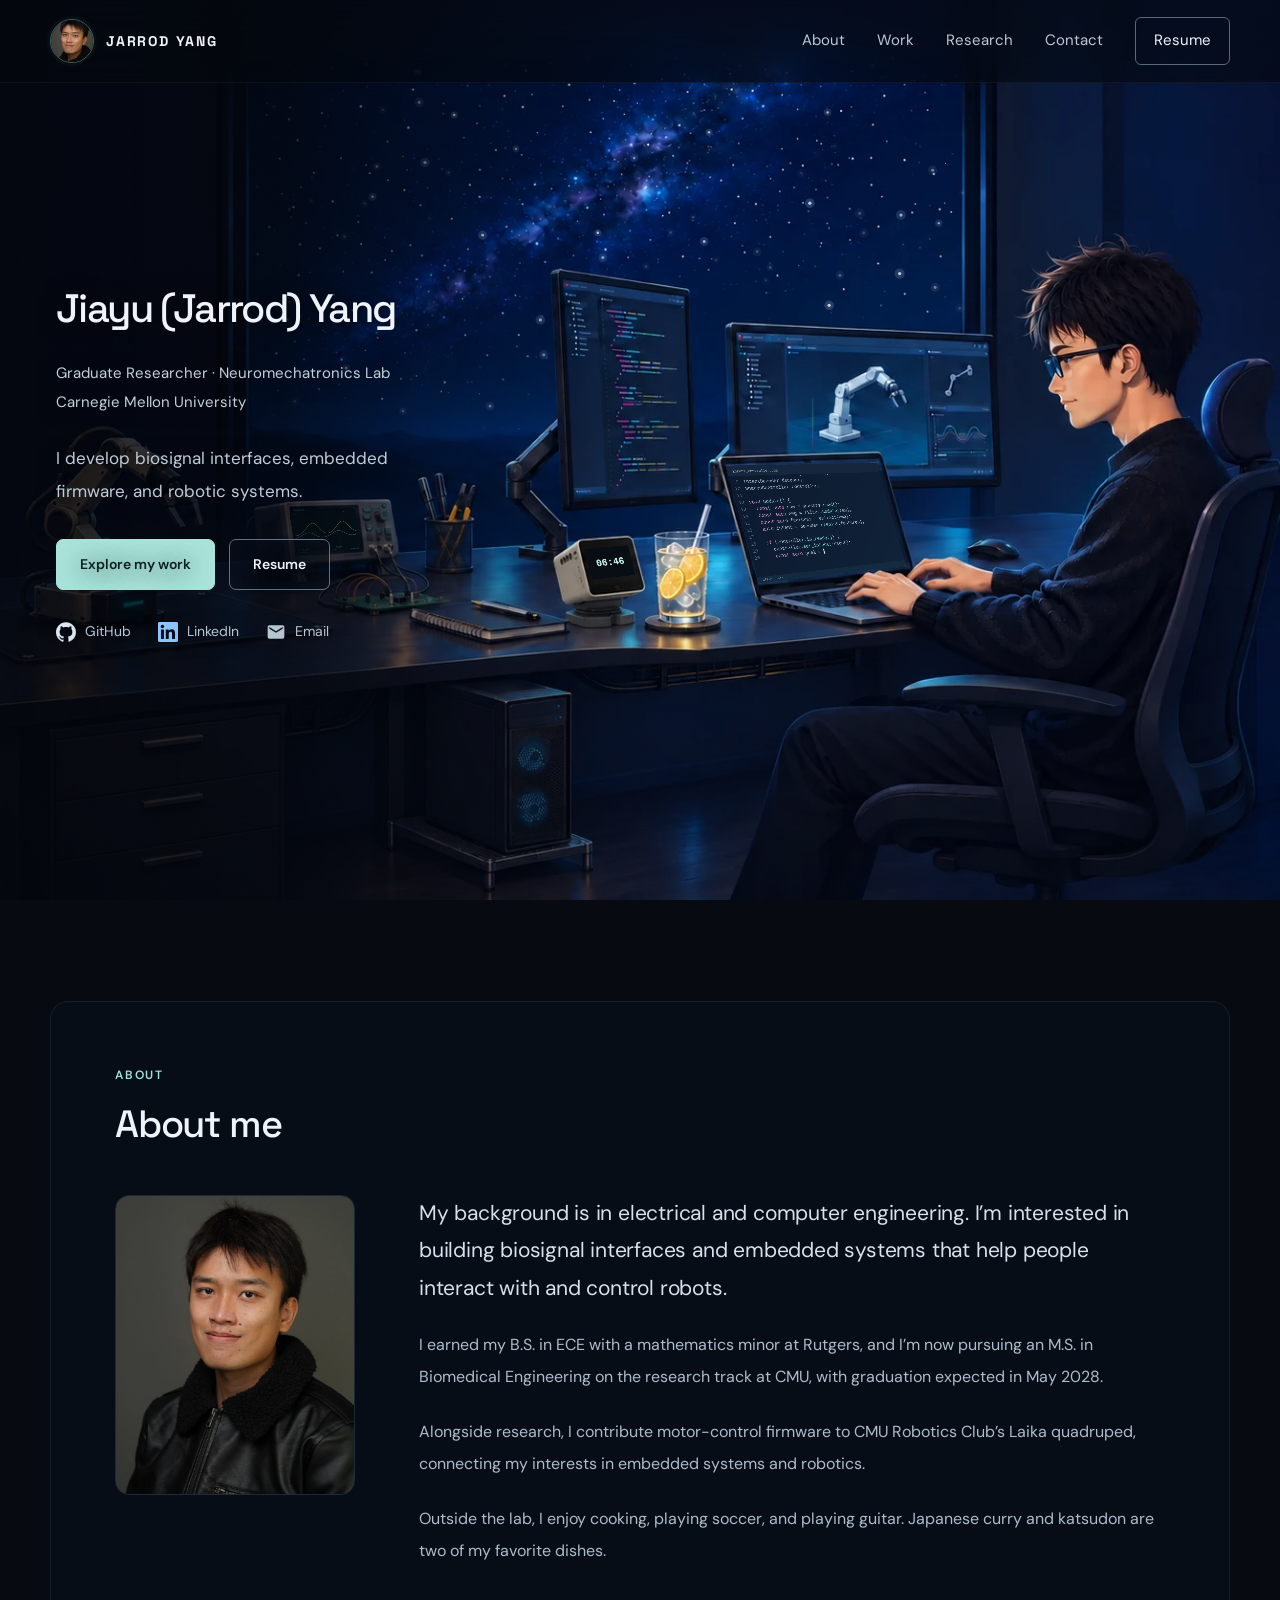
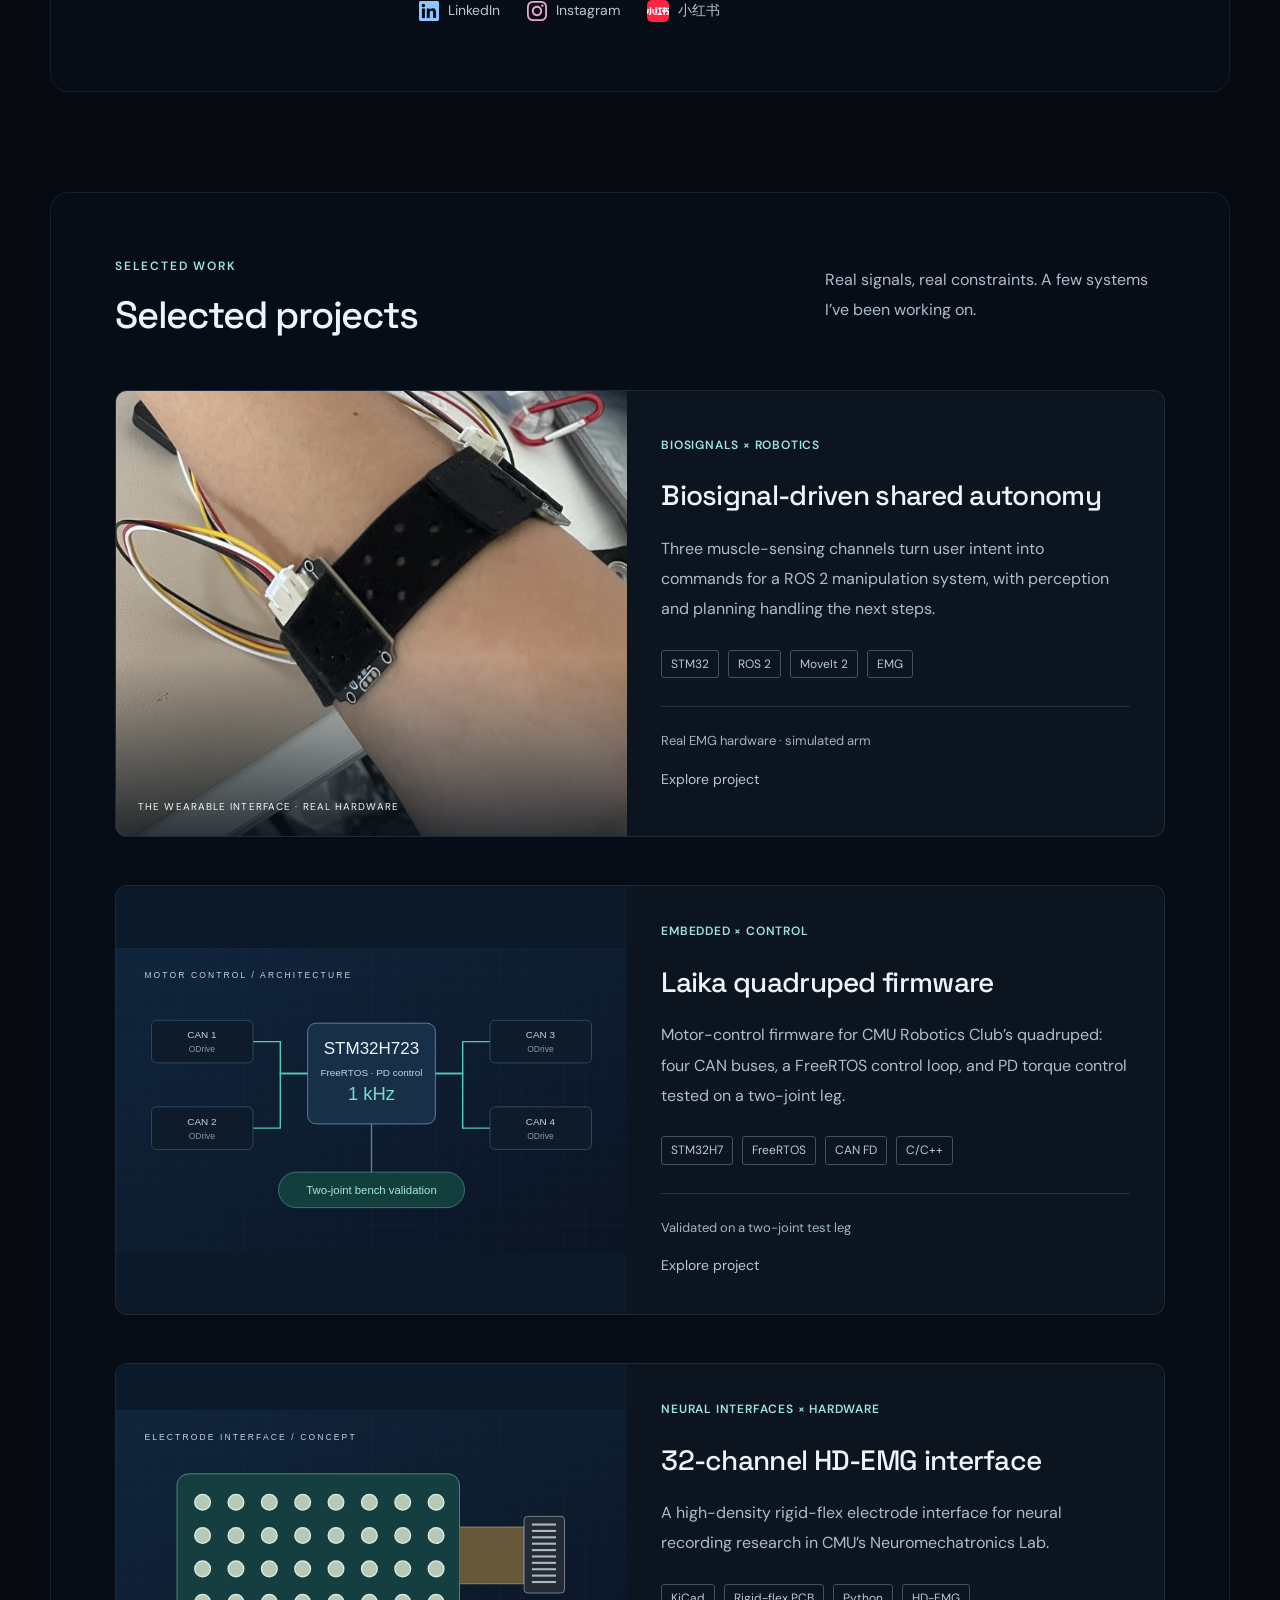
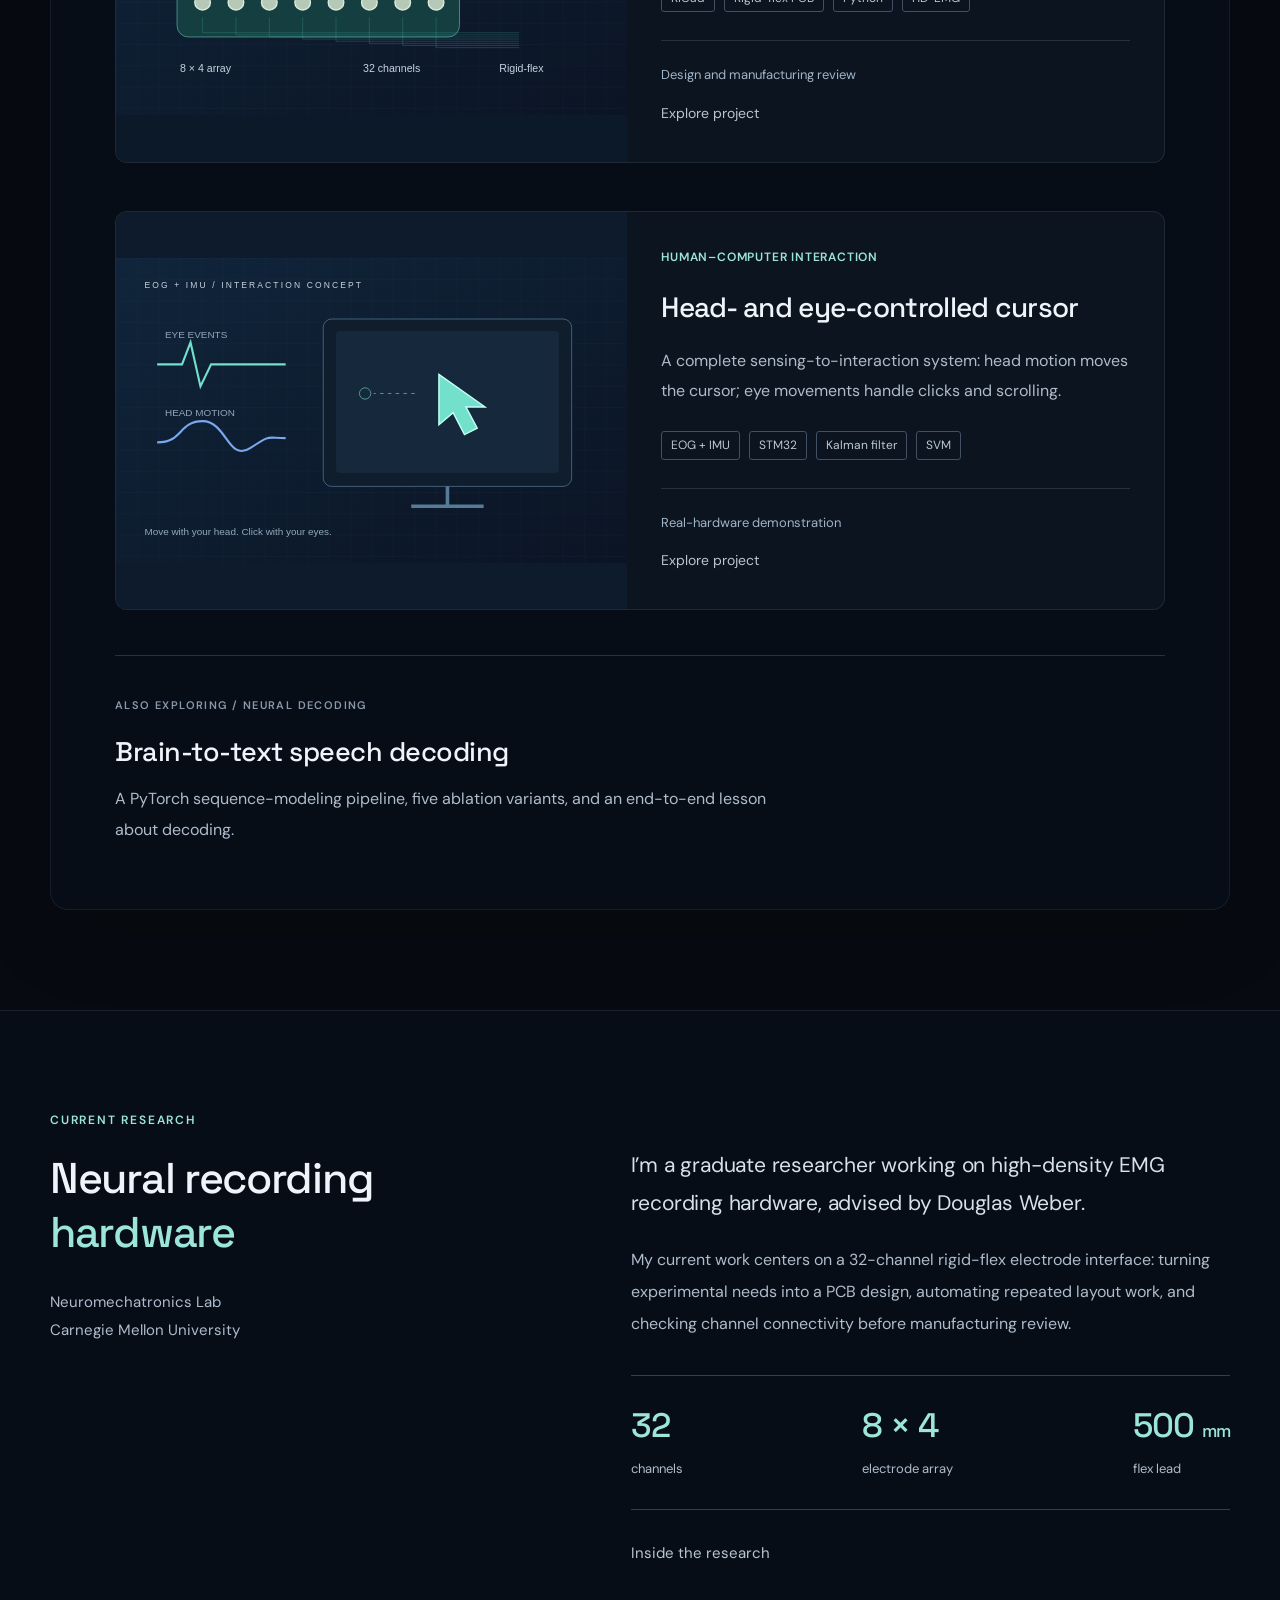
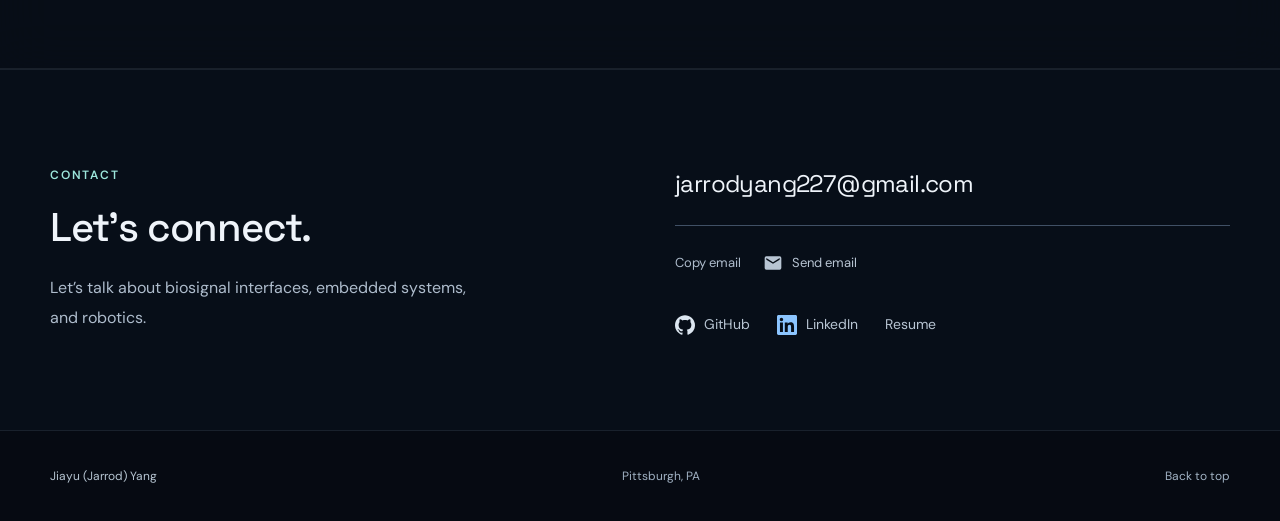
==== index.html @ a4842c1a "Preserve painted fan material during subtle rotor animation" ====
<!doctype html><html lang="en"><head><meta charset="utf-8"><meta name="viewport" content="width=device-width, initial-scale=1"><meta name="theme-color" content="#090f1b"><title>Jarrod Yang’s Website</title><meta name="description" content="Jiayu (Jarrod) Yang is a CMU graduate researcher working across biosignal sensing, embedded systems, and robotics. Explore selected projects and research."><meta property="og:type" content="website"><meta property="og:title" content="Jarrod Yang’s Website"><meta property="og:description" content="Jiayu (Jarrod) Yang is a CMU graduate researcher working across biosignal sensing, embedded systems, and robotics. Explore selected projects and research."><meta property="og:image" content="https://jarrod227.github.io/assets/night-workbench-v4.webp"><meta property="og:url" content="https://jarrod227.github.io/"><link rel="canonical" href="https://jarrod227.github.io/"><link rel="icon" type="image/webp" href="/assets/coldlab.webp"><link rel="stylesheet" href="/style.css"><link rel="stylesheet" href="/night.css?v=20ebaea63279"><script defer src="/script.js?v=20ebaea63279"></script></head><body class="home-page"><div class="night-backdrop" aria-hidden="true"><div class="night-stage"><canvas id="night-sky" class="night-sky"></canvas><canvas id="code-screen" class="code-screen" width="1280" height="880"></canvas><div class="scope-wiring-art"></div><canvas id="scope-screen" class="scope-screen" width="640" height="440"></canvas><canvas id="pc-fans" class="pc-fans" width="480" height="960"></canvas><div class="desk-pet-rest"></div><div class="desk-pet-head"><canvas id="desk-pet-screen" class="desk-pet-screen" width="600" height="400"></canvas></div><div class="typing-hands"></div></div><div class="night-veil"></div></div><a href="#main" class="skip-link">Skip to content</a><header class="site-header"><div class="container nav-wrap"><a href="/" class="brand" aria-label="Jarrod Yang home"><span class="brand-avatar"><img src="/assets/jarrod-yang.webp" alt="" width="44" height="44" decoding="async"></span><span>JARROD YANG</span></a><button class="menu-toggle" aria-label="Open navigation" aria-expanded="false" aria-controls="navigation"><span></span><span></span></button><nav id="navigation" aria-label="Main navigation"><a href="/#about">About</a><a href="/#work">Work</a><a href="/#research">Research</a><a href="/#contact">Contact</a><a href="/resume.html" class="nav-resume">Resume </a></nav></div></header><main id="main"><section class="hero container" id="top"><div class="hero-copy"><h1 class="name-heading">Jiayu (Jarrod) Yang</h1><p class="affiliation">Graduate Researcher · Neuromechatronics Lab<br>Carnegie Mellon University</p><p class="hero-description">I develop biosignal interfaces, embedded firmware, and robotic systems.</p><div class="hero-actions"><a href="#work" class="button button-primary">Explore my work </a><a href="/resume.html" class="button button-secondary">Resume </a></div><div class="quick-links" aria-label="Profile links"><a class="text-link social-link" href="https://github.com/jarrod227" target="_blank" rel="noopener noreferrer"><svg class="social-icon social-icon-github" viewBox="0 0 24 24" width="20" height="20" aria-hidden="true" focusable="false"><path d="M12 .297c-6.63 0-12 5.373-12 12 0 5.303 3.438 9.8 8.205 11.385.6.113.82-.258.82-.577 0-.285-.01-1.04-.015-2.04-3.338.724-4.042-1.61-4.042-1.61C4.422 18.07 3.633 17.7 3.633 17.7c-1.087-.744.084-.729.084-.729 1.205.084 1.838 1.236 1.838 1.236 1.07 1.835 2.809 1.305 3.495.998.108-.776.417-1.305.76-1.605-2.665-.3-5.466-1.332-5.466-5.93 0-1.31.465-2.38 1.235-3.22-.135-.303-.54-1.523.105-3.176 0 0 1.005-.322 3.3 1.23.96-.267 1.98-.399 3-.405 1.02.006 2.04.138 3 .405 2.28-1.552 3.285-1.23 3.285-1.23.645 1.653.24 2.873.12 3.176.765.84 1.23 1.91 1.23 3.22 0 4.61-2.805 5.625-5.475 5.92.42.36.81 1.096.81 2.22 0 1.606-.015 2.896-.015 3.286 0 .315.21.69.825.57C20.565 22.092 24 17.592 24 12.297c0-6.627-5.373-12-12-12"/></svg><span>GitHub</span></a><a class="text-link social-link" href="https://www.linkedin.com/in/jiayuyang227/" target="_blank" rel="noopener noreferrer"><svg class="social-icon social-icon-linkedin" viewBox="0 0 24 24" width="20" height="20" aria-hidden="true" focusable="false"><path d="M20.447 20.452h-3.554v-5.569c0-1.328-.027-3.037-1.852-3.037-1.853 0-2.136 1.445-2.136 2.939v5.667H9.351V9h3.414v1.561h.046c.477-.9 1.637-1.85 3.37-1.85 3.601 0 4.267 2.37 4.267 5.455v6.286zM5.337 7.433c-1.144 0-2.063-.926-2.063-2.065 0-1.138.92-2.063 2.063-2.063 1.14 0 2.064.925 2.064 2.063 0 1.139-.925 2.065-2.064 2.065zm1.782 13.019H3.555V9h3.564v11.452zM22.225 0H1.771C.792 0 0 .774 0 1.729v20.542C0 23.227.792 24 1.771 24h20.451C23.2 24 24 23.227 24 22.271V1.729C24 .774 23.2 0 22.222 0h.003z"/></svg><span>LinkedIn</span></a><a class="text-link social-link" href="mailto:jarrodyang227@gmail.com" target="_blank" rel="noopener noreferrer"><svg class="social-icon social-icon-email" viewBox="0 0 24 24" width="20" height="20" aria-hidden="true" focusable="false"><path d="M20 4H4a2 2 0 0 0-2 2v12a2 2 0 0 0 2 2h16a2 2 0 0 0 2-2V6a2 2 0 0 0-2-2Zm0 4-8 5-8-5V6l8 5 8-5v2Z"/></svg><span>Email</span></a></div></div></section>
    <section id="about" class="container about-section">
      <div class="about-heading"><div><p class="eyebrow">ABOUT</p><h2>About me</h2></div></div>
      <div class="about-profile">
        <img class="about-portrait" src="/assets/jarrod-yang.webp" alt="Jiayu (Jarrod) Yang" width="240" height="300" loading="lazy">
        <div class="about-copy"><p class="large-copy">My background is in electrical and computer engineering. I’m interested in building biosignal interfaces and embedded systems that help people interact with and control robots.</p><p>I earned my B.S. in ECE with a mathematics minor at Rutgers, and I’m now pursuing an M.S. in Biomedical Engineering on the research track at CMU, with graduation expected in May 2028.</p><p>Alongside research, I contribute motor-control firmware to CMU Robotics Club’s Laika quadruped, connecting my interests in embedded systems and robotics.</p><p>Outside the lab, I enjoy cooking, playing soccer, and playing guitar. Japanese curry and katsudon are two of my favorite dishes.</p><div class="about-social-links" aria-label="Social profiles"><a class="text-link social-link" href="https://www.linkedin.com/in/jiayuyang227/" target="_blank" rel="noopener noreferrer"><svg class="social-icon social-icon-linkedin" viewBox="0 0 24 24" width="20" height="20" aria-hidden="true" focusable="false"><path d="M20.447 20.452h-3.554v-5.569c0-1.328-.027-3.037-1.852-3.037-1.853 0-2.136 1.445-2.136 2.939v5.667H9.351V9h3.414v1.561h.046c.477-.9 1.637-1.85 3.37-1.85 3.601 0 4.267 2.37 4.267 5.455v6.286zM5.337 7.433c-1.144 0-2.063-.926-2.063-2.065 0-1.138.92-2.063 2.063-2.063 1.14 0 2.064.925 2.064 2.063 0 1.139-.925 2.065-2.064 2.065zm1.782 13.019H3.555V9h3.564v11.452zM22.225 0H1.771C.792 0 0 .774 0 1.729v20.542C0 23.227.792 24 1.771 24h20.451C23.2 24 24 23.227 24 22.271V1.729C24 .774 23.2 0 22.222 0h.003z"/></svg><span>LinkedIn</span></a><a class="text-link social-link" href="https://www.instagram.com/jarrodyang227/" target="_blank" rel="noopener noreferrer"><svg class="social-icon social-icon-instagram" viewBox="0 0 24 24" width="20" height="20" aria-hidden="true" focusable="false"><path d="M12 0C8.74 0 8.333.015 7.053.072 5.775.132 4.905.333 4.14.63c-.789.306-1.459.717-2.126 1.384S.935 3.35.63 4.14C.333 4.905.131 5.775.072 7.053.012 8.333 0 8.74 0 12s.015 3.667.072 4.947c.06 1.277.261 2.148.558 2.913.306.788.717 1.459 1.384 2.126.667.666 1.336 1.079 2.126 1.384.766.296 1.636.499 2.913.558C8.333 23.988 8.74 24 12 24s3.667-.015 4.947-.072c1.277-.06 2.148-.262 2.913-.558.788-.306 1.459-.718 2.126-1.384.666-.667 1.079-1.335 1.384-2.126.296-.765.499-1.636.558-2.913.06-1.28.072-1.687.072-4.947s-.015-3.667-.072-4.947c-.06-1.277-.262-2.149-.558-2.913-.306-.789-.718-1.459-1.384-2.126C21.319 1.347 20.651.935 19.86.63c-.765-.297-1.636-.499-2.913-.558C15.667.012 15.26 0 12 0zm0 2.16c3.203 0 3.585.016 4.85.071 1.17.055 1.805.249 2.227.415.562.217.96.477 1.382.896.419.42.679.819.896 1.381.164.422.36 1.057.413 2.227.057 1.266.07 1.646.07 4.85s-.015 3.585-.074 4.85c-.061 1.17-.256 1.805-.421 2.227-.224.562-.479.96-.899 1.382-.419.419-.824.679-1.38.896-.42.164-1.065.36-2.235.413-1.274.057-1.649.07-4.859.07-3.211 0-3.586-.015-4.859-.074-1.171-.061-1.816-.256-2.236-.421-.569-.224-.96-.479-1.379-.899-.421-.419-.69-.824-.9-1.38-.165-.42-.359-1.065-.42-2.235-.045-1.26-.061-1.649-.061-4.844 0-3.196.016-3.586.061-4.861.061-1.17.255-1.814.42-2.234.21-.57.479-.96.9-1.381.419-.419.81-.689 1.379-.898.42-.166 1.051-.361 2.221-.421 1.275-.045 1.65-.06 4.859-.06l.045.03zm0 3.678c-3.405 0-6.162 2.76-6.162 6.162 0 3.405 2.76 6.162 6.162 6.162 3.405 0 6.162-2.76 6.162-6.162 0-3.405-2.76-6.162-6.162-6.162zM12 16c-2.21 0-4-1.79-4-4s1.79-4 4-4 4 1.79 4 4-1.79 4-4 4zm7.846-10.405c0 .795-.646 1.44-1.44 1.44-.795 0-1.44-.646-1.44-1.44 0-.794.646-1.439 1.44-1.439.793-.001 1.44.645 1.44 1.439z"/></svg><span>Instagram</span></a><a class="text-link social-link" href="https://www.xiaohongshu.com/user/profile/61d6fb76000000001000f3a0" target="_blank" rel="noopener noreferrer"><svg class="social-icon social-icon-xiaohongshu" viewBox="0 0 24 24" width="20" height="20" aria-hidden="true" focusable="false"><path d="M22.405 9.879c.002.016.01.02.07.019h.725a.797.797 0 0 0 .78-.972.794.794 0 0 0-.884-.618.795.795 0 0 0-.692.794c0 .101-.002.666.001.777zm-11.509 4.808c-.203.001-1.353.004-1.685.003a2.528 2.528 0 0 1-.766-.126.025.025 0 0 0-.03.014L7.7 16.127a.025.025 0 0 0 .01.032c.111.06.336.124.495.124.66.01 1.32.002 1.981 0 .01 0 .02-.006.023-.015l.712-1.545a.025.025 0 0 0-.024-.036zM.477 9.91c-.071 0-.076.002-.076.01a.834.834 0 0 0-.01.08c-.027.397-.038.495-.234 3.06-.012.24-.034.389-.135.607-.026.057-.033.042.003.112.046.092.681 1.523.787 1.74.008.015.011.02.017.02.008 0 .033-.026.047-.044.147-.187.268-.391.371-.606.306-.635.44-1.325.486-1.706.014-.11.021-.22.03-.33l.204-2.616.022-.293c.003-.029 0-.033-.03-.034zm7.203 3.757a1.427 1.427 0 0 1-.135-.607c-.004-.084-.031-.39-.235-3.06a.443.443 0 0 0-.01-.082c-.004-.011-.052-.008-.076-.008h-1.48c-.03.001-.034.005-.03.034l.021.293c.076.982.153 1.964.233 2.946.05.4.186 1.085.487 1.706.103.215.223.419.37.606.015.018.037.051.048.049.02-.003.742-1.642.804-1.765.036-.07.03-.055.003-.112zm3.861-.913h-.872a.126.126 0 0 1-.116-.178l1.178-2.625a.025.025 0 0 0-.023-.035l-1.318-.003a.148.148 0 0 1-.135-.21l.876-1.954a.025.025 0 0 0-.023-.035h-1.56c-.01 0-.02.006-.024.015l-.926 2.068c-.085.169-.314.634-.399.938a.534.534 0 0 0-.02.191.46.46 0 0 0 .23.378.981.981 0 0 0 .46.119h.59c.041 0-.688 1.482-.834 1.972a.53.53 0 0 0-.023.172.465.465 0 0 0 .23.398c.15.092.342.12.475.12l1.66-.001c.01 0 .02-.006.023-.015l.575-1.28a.025.025 0 0 0-.024-.035zm-6.93-4.937H3.1a.032.032 0 0 0-.034.033c0 1.048-.01 2.795-.01 6.829 0 .288-.269.262-.28.262h-.74c-.04.001-.044.004-.04.047.001.037.465 1.064.555 1.263.01.02.03.033.051.033.157.003.767.009.938-.014.153-.02.3-.06.438-.132.3-.156.49-.419.595-.765.052-.172.075-.353.075-.533.002-2.33 0-4.66-.007-6.991a.032.032 0 0 0-.032-.032zm11.784 6.896c0-.014-.01-.021-.024-.022h-1.465c-.048-.001-.049-.002-.05-.049v-4.66c0-.072-.005-.07.07-.07h.863c.08 0 .075.004.075-.074V8.393c0-.082.006-.076-.08-.076h-3.5c-.064 0-.075-.006-.075.073v1.445c0 .083-.006.077.08.077h.854c.075 0 .07-.004.07.07v4.624c0 .095.008.084-.085.084-.37 0-1.11-.002-1.304 0-.048.001-.06.03-.06.03l-.697 1.519s-.014.025-.008.036c.006.01.013.008.058.008 1.748.003 3.495.002 5.243.002.03-.001.034-.006.035-.033v-1.539zm4.177-3.43c0 .013-.007.023-.02.024-.346.006-.692.004-1.037.004-.014-.002-.022-.01-.022-.024-.005-.434-.007-.869-.01-1.303 0-.072-.006-.071.07-.07l.733-.003c.041 0 .081.002.12.015.093.025.16.107.165.204.006.431.002 1.153.001 1.153zm2.67.244a1.953 1.953 0 0 0-.883-.222h-.18c-.04-.001-.04-.003-.042-.04V10.21c0-.132-.007-.263-.025-.394a1.823 1.823 0 0 0-.153-.53 1.533 1.533 0 0 0-.677-.71 2.167 2.167 0 0 0-1-.258c-.153-.003-.567 0-.72 0-.07 0-.068.004-.068-.065V7.76c0-.031-.01-.041-.046-.039H17.93s-.016 0-.023.007c-.006.006-.008.012-.008.023v.546c-.008.036-.057.015-.082.022h-.95c-.022.002-.028.008-.03.032v1.481c0 .09-.004.082.082.082h.913c.082 0 .072.128.072.128V11.19s.003.117-.06.117h-1.482c-.068 0-.06.082-.06.082v1.445s-.01.068.064.068h1.457c.082 0 .076-.006.076.079v3.225c0 .088-.007.081.082.081h1.43c.09 0 .082.007.082-.08v-3.27c0-.029.006-.035.033-.035l2.323-.003c.098 0 .191.02.28.061a.46.46 0 0 1 .274.407c.008.395.003.79.003 1.185 0 .259-.107.367-.33.367h-1.218c-.023.002-.029.008-.028.033.184.437.374.871.57 1.303a.045.045 0 0 0 .04.026c.17.005.34.002.51.003.15-.002.517.004.666-.01a2.03 2.03 0 0 0 .408-.075c.59-.18.975-.698.976-1.313v-1.981c0-.128-.01-.254-.034-.38 0 .078-.029-.641-.724-.998z"/></svg><span>小红书</span></a></div></div>
      </div>
    </section>
    <section id="work" class="container work-section"><div class="section-heading"><div><p class="eyebrow">SELECTED WORK</p><h2>Selected projects</h2></div><p>Real signals, real constraints.<br> A few systems I’ve been working on.</p></div><div class="projects-grid"><article class="project-card featured"><a class="visual-link" href="/projects/shared-autonomy.html" aria-label="Explore Biosignal-driven shared autonomy"><div class="project-visual emg-photo "><img src="/assets/emg-band.jpg" alt="The project’s three-channel EMG band worn on a forearm" width="700" height="610" loading="lazy"><span class="visual-caption">THE WEARABLE INTERFACE · REAL HARDWARE</span></div></a><div class="project-copy"><div class="project-eyebrow"><span>BIOSIGNALS × ROBOTICS</span><span class="project-arrow" aria-hidden="true"></span></div><h3><a href="/projects/shared-autonomy.html">Biosignal-driven shared autonomy</a></h3><p>Three muscle-sensing channels turn user intent into commands for a ROS 2 manipulation system, with perception and planning handling the next steps.</p><div class="tags"><span>STM32</span><span>ROS 2</span><span>MoveIt 2</span><span>EMG</span></div><div class="project-bottom"><span>Real EMG hardware · simulated arm</span><a href="/projects/shared-autonomy.html" class="text-link">Explore project </a></div></div></article><article class="project-card "><a class="visual-link" href="/projects/laika-firmware.html" aria-label="Explore Laika quadruped firmware"><div class="project-visual "><img src="/assets/laika.svg" alt="Laika quadruped firmware conceptual diagram" width="720" height="430" loading="lazy"></div></a><div class="project-copy"><div class="project-eyebrow"><span>EMBEDDED × CONTROL</span><span class="project-arrow" aria-hidden="true"></span></div><h3><a href="/projects/laika-firmware.html">Laika quadruped firmware</a></h3><p>Motor-control firmware for CMU Robotics Club’s quadruped: four CAN buses, a FreeRTOS control loop, and PD torque control tested on a two-joint leg.</p><div class="tags"><span>STM32H7</span><span>FreeRTOS</span><span>CAN FD</span><span>C/C++</span></div><div class="project-bottom"><span>Validated on a two-joint test leg</span><a href="/projects/laika-firmware.html" class="text-link">Explore project </a></div></div></article><article class="project-card "><a class="visual-link" href="/projects/hd-emg.html" aria-label="Explore 32-channel HD-EMG interface"><div class="project-visual "><img src="/assets/hd-emg.svg" alt="32-channel HD-EMG interface conceptual diagram" width="720" height="430" loading="lazy"></div></a><div class="project-copy"><div class="project-eyebrow"><span>NEURAL INTERFACES × HARDWARE</span><span class="project-arrow" aria-hidden="true"></span></div><h3><a href="/projects/hd-emg.html">32-channel HD-EMG interface</a></h3><p>A high-density rigid-flex electrode interface for neural recording research in CMU’s Neuromechatronics Lab.</p><div class="tags"><span>KiCad</span><span>Rigid-flex PCB</span><span>Python</span><span>HD-EMG</span></div><div class="project-bottom"><span>Design and manufacturing review</span><a href="/projects/hd-emg.html" class="text-link">Explore project </a></div></div></article><article class="project-card "><a class="visual-link" href="/projects/eog-cursor.html" aria-label="Explore Head- and eye-controlled cursor"><div class="project-visual "><img src="/assets/cursor.svg" alt="Head- and eye-controlled cursor conceptual diagram" width="720" height="430" loading="lazy"></div></a><div class="project-copy"><div class="project-eyebrow"><span>HUMAN–COMPUTER INTERACTION</span><span class="project-arrow" aria-hidden="true"></span></div><h3><a href="/projects/eog-cursor.html">Head- and eye-controlled cursor</a></h3><p>A complete sensing-to-interaction system: head motion moves the cursor; eye movements handle clicks and scrolling.</p><div class="tags"><span>EOG + IMU</span><span>STM32</span><span>Kalman filter</span><span>SVM</span></div><div class="project-bottom"><span>Real-hardware demonstration</span><a href="/projects/eog-cursor.html" class="text-link">Explore project </a></div></div></article></div><a class="more-project" href="/projects/brain-to-text.html"><div><span class="eyebrow">ALSO EXPLORING / NEURAL DECODING</span><h3>Brain-to-text speech decoding</h3><p>A PyTorch sequence-modeling pipeline, five ablation variants, and an end-to-end lesson about decoding.</p></div><span class="more-arrow" aria-hidden="true"></span></a></section>
    <section id="research" class="research-section"><div class="container research-layout"><div><p class="eyebrow">CURRENT RESEARCH</p><h2>Neural recording<br> <span>hardware</span></h2><p class="research-affiliation">Neuromechatronics Lab<br>Carnegie Mellon University</p></div><div class="research-copy"><p class="large-copy">I’m a graduate researcher working on high-density EMG recording hardware, advised by Douglas Weber.</p><p>My current work centers on a 32-channel rigid-flex electrode interface: turning experimental needs into a PCB design, automating repeated layout work, and checking channel connectivity before manufacturing review.</p><div class="research-specs"><div><strong>32</strong><span>channels</span></div><div><strong>8 × 4</strong><span>electrode array</span></div><div><strong>500 <small>mm</small></strong><span>flex lead</span></div></div><a href="/projects/hd-emg.html" class="text-link">Inside the research </a></div></div></section>
    <section id="contact" class="contact-section"><div class="container contact-layout"><div><p class="eyebrow">CONTACT</p><h2>Let’s connect.</h2><p>Let’s talk about biosignal interfaces, embedded systems, and robotics.</p></div><div class="contact-links"><div class="email-link"><a class="email-address" href="mailto:jarrodyang227@gmail.com" target="_blank" rel="noopener noreferrer">jarrodyang227@gmail.com</a></div><div class="contact-actions"><button class="copy-email" data-copy-email="jarrodyang227@gmail.com">Copy email</button><a class="text-link social-link" href="mailto:jarrodyang227@gmail.com" target="_blank" rel="noopener noreferrer"><svg class="social-icon social-icon-email" viewBox="0 0 24 24" width="20" height="20" aria-hidden="true" focusable="false"><path d="M20 4H4a2 2 0 0 0-2 2v12a2 2 0 0 0 2 2h16a2 2 0 0 0 2-2V6a2 2 0 0 0-2-2Zm0 4-8 5-8-5V6l8 5 8-5v2Z"/></svg><span>Send email</span></a></div><div class="quick-links"><a class="text-link social-link" href="https://github.com/jarrod227" target="_blank" rel="noopener noreferrer"><svg class="social-icon social-icon-github" viewBox="0 0 24 24" width="20" height="20" aria-hidden="true" focusable="false"><path d="M12 .297c-6.63 0-12 5.373-12 12 0 5.303 3.438 9.8 8.205 11.385.6.113.82-.258.82-.577 0-.285-.01-1.04-.015-2.04-3.338.724-4.042-1.61-4.042-1.61C4.422 18.07 3.633 17.7 3.633 17.7c-1.087-.744.084-.729.084-.729 1.205.084 1.838 1.236 1.838 1.236 1.07 1.835 2.809 1.305 3.495.998.108-.776.417-1.305.76-1.605-2.665-.3-5.466-1.332-5.466-5.93 0-1.31.465-2.38 1.235-3.22-.135-.303-.54-1.523.105-3.176 0 0 1.005-.322 3.3 1.23.96-.267 1.98-.399 3-.405 1.02.006 2.04.138 3 .405 2.28-1.552 3.285-1.23 3.285-1.23.645 1.653.24 2.873.12 3.176.765.84 1.23 1.91 1.23 3.22 0 4.61-2.805 5.625-5.475 5.92.42.36.81 1.096.81 2.22 0 1.606-.015 2.896-.015 3.286 0 .315.21.69.825.57C20.565 22.092 24 17.592 24 12.297c0-6.627-5.373-12-12-12"/></svg><span>GitHub</span></a><a class="text-link social-link" href="https://www.linkedin.com/in/jiayuyang227/" target="_blank" rel="noopener noreferrer"><svg class="social-icon social-icon-linkedin" viewBox="0 0 24 24" width="20" height="20" aria-hidden="true" focusable="false"><path d="M20.447 20.452h-3.554v-5.569c0-1.328-.027-3.037-1.852-3.037-1.853 0-2.136 1.445-2.136 2.939v5.667H9.351V9h3.414v1.561h.046c.477-.9 1.637-1.85 3.37-1.85 3.601 0 4.267 2.37 4.267 5.455v6.286zM5.337 7.433c-1.144 0-2.063-.926-2.063-2.065 0-1.138.92-2.063 2.063-2.063 1.14 0 2.064.925 2.064 2.063 0 1.139-.925 2.065-2.064 2.065zm1.782 13.019H3.555V9h3.564v11.452zM22.225 0H1.771C.792 0 0 .774 0 1.729v20.542C0 23.227.792 24 1.771 24h20.451C23.2 24 24 23.227 24 22.271V1.729C24 .774 23.2 0 22.222 0h.003z"/></svg><span>LinkedIn</span></a><a href="/resume.html" class="text-link">Resume </a></div></div></div></section></main><footer><div class="container footer-inner"><a href="/" class="footer-name">Jiayu (Jarrod) Yang</a><span>Pittsburgh, PA</span><a href="#top">Back to top</a></div></footer><div class="toast" role="status" aria-live="polite"></div></body></html>
---- style.css ----
@font-face{font-family:'DM Sans';font-style:normal;font-weight:400 700;font-display:swap;src:url('/assets/dm-sans.woff2') format('woff2');}
@font-face{font-family:'Space Grotesk';font-style:normal;font-weight:400 700;font-display:swap;src:url('/assets/space-grotesk.woff2') format('woff2');}

:root{--bg:#090f1b;--surface:#0e1828;--surface-2:#101d2d;--ink:#edf1f5;--muted:#9aa9ba;--subtle:#718498;--accent:#77e1cb;--line:#253142;--display:'Space Grotesk',Arial,sans-serif;--body:'DM Sans',Arial,sans-serif}
*{box-sizing:border-box}html{scroll-behavior:smooth;scroll-padding-top:105px}body{margin:0;background:var(--bg);color:var(--ink);font:16px/1.7 var(--body);-webkit-font-smoothing:antialiased}a{color:inherit;text-decoration:none}button{font:inherit}img{display:block;max-width:100%;height:auto}button,a{-webkit-tap-highlight-color:transparent}a,button{touch-action:manipulation}a:focus-visible,button:focus-visible{outline:2px solid var(--accent);outline-offset:6px}::selection{background:var(--accent);color:var(--bg)}.container{max-width:1240px;width:calc(100% - 112px);margin:0 auto}.skip-link{position:fixed;left:20px;top:-80px;background:var(--accent);color:var(--bg);padding:10px 20px;z-index:100}.skip-link:focus{top:12px}.site-header{position:sticky;top:0;z-index:30;background:#090f1bf0;backdrop-filter:blur(16px);border-bottom:1px solid #ffffff0b}.nav-wrap{min-height:88px;display:flex;justify-content:space-between;align-items:center}.brand{display:flex;align-items:center;gap:11px;font:700 17px var(--display);letter-spacing:2px}.brand img{border-radius:50%}.brand-dot{color:var(--accent)}nav{display:flex;align-items:center;gap:32px;font-size:14px}nav>a{color:#bdc8d4;transition:color .2s}nav>a:hover,nav>a.active{color:var(--accent)}.nav-resume{border:1px solid #425267;border-radius:5px;padding:8px 16px;color:var(--ink)}.menu-toggle{display:none}.hero{padding-top:75px;padding-bottom:74px;display:grid;grid-template-columns:1.42fr 1fr;gap:50px;align-items:center}.eyebrow{font-size:11px;font-weight:600;letter-spacing:2px;line-height:1.6;color:var(--accent);margin:0 0 24px}.status-dot{width:6px;height:6px;display:inline-block;background:var(--accent);border-radius:50%;box-shadow:0 0 12px #77e1cb40;vertical-align:middle;margin-right:8px}.intro-name{font-size:18px;letter-spacing:-.3px;margin:0 0 13px;color:#dde6ef}.intro-name span{color:var(--muted)}h1,h2,h3,p{margin-top:0}h1,h2,h3{font-family:var(--display);font-weight:500}h1{font-size:clamp(48px,5.1vw,72px);line-height:1.09;letter-spacing:-3.3px;margin-bottom:24px}h1>span{color:var(--accent)}.hero-description{font-size:17px;line-height:1.8;max-width:490px;color:var(--muted);margin-bottom:21px}.hero-description strong{font-weight:500;color:#d3deea}.affiliation{font-size:13px;color:#a7b5c5;line-height:1.8;margin-bottom:28px}.hero-actions{display:flex;gap:12px;align-items:center}.button{display:inline-flex;justify-content:center;align-items:center;gap:24px;padding:12px 21px;font-size:13px;font-weight:600;line-height:1.6;border-radius:5px;transition:background .2s,transform .2s}.button:hover{transform:translateY(-2px)}.button-primary{background:var(--accent);color:#09201f;border:1px solid var(--accent)}.button-primary:hover{background:#9ae9d9}.button-secondary{border:1px solid #3b4a5e;background:transparent;color:var(--ink)}.button-secondary:hover{background:#192737}.quick-links{display:flex;gap:24px;margin-top:23px}.text-link{font-size:13px;display:inline-flex;gap:12px;align-items:center;color:#b8c5d3;transition:color .2s}.text-link:hover{color:var(--accent)}.portrait-area{padding:0 10px 0 22px}.portrait-frame{position:relative;background:#45453f;border-radius:8px;box-shadow:16px 16px 0 -1px var(--bg),16px 16px 0 0 #354554}.portrait-frame>img{width:100%;height:450px;object-fit:cover;object-position:50% 34%;border-radius:8px}.portrait-frame:after{content:'';position:absolute;inset:0;border-radius:8px;background:linear-gradient(transparent 65%,#07101dc9)}.portrait-caption{position:absolute;bottom:20px;left:24px;right:24px;display:flex;justify-content:space-between;font-size:9px;letter-spacing:1.5px;z-index:1;color:#e4e9ec}.portrait-corner{position:absolute;z-index:2;width:24px;height:24px;border-color:var(--accent);border-style:solid;pointer-events:none}.corner-tl{top:-7px;left:-7px;border-width:1px 0 0 1px}.corner-br{bottom:-7px;right:-7px;border-width:0 1px 1px 0}.availability{font-size:11px;text-align:center;color:#b2c3cf;margin-top:33px;letter-spacing:.1px}.discipline-strip{border-block:1px solid var(--line)}.discipline-strip>.container{min-height:78px;display:flex;align-items:center;gap:25px}.discipline-strip span{font-size:10px;letter-spacing:2px;color:#b5c5d2}.discipline-strip i{font-size:18px;font-style:normal;color:var(--accent)}.discipline-strip .strip-note{margin-left:auto;letter-spacing:.1px;font-size:12px;color:var(--subtle)}.work-section{padding-top:95px;padding-bottom:92px}.section-heading{display:flex;justify-content:space-between;align-items:flex-end;margin-bottom:36px}.section-heading .eyebrow{margin-bottom:16px}h2{font-size:42px;letter-spacing:-1.8px;line-height:1.2;margin-bottom:20px}h2>span{color:#91a3b7}.section-heading h2{margin-bottom:0}.section-heading>p{font-size:14px;color:var(--muted);margin-bottom:3px}.projects-grid{display:grid;grid-template-columns:1fr 1fr;gap:25px}.project-card{background:var(--surface);border:1px solid var(--line);border-radius:9px;overflow:hidden;transition:border-color .2s}.project-card:hover{border-color:#4b6a7e}.project-visual{position:relative;overflow:hidden;background:#102035}.project-visual>img{width:100%;height:auto;transition:transform .6s}.project-card:hover .project-visual>img{transform:scale(1.025)}.project-visual.emg-photo>img{height:100%;width:100%;object-fit:cover;object-position:center}.emg-photo:after{content:'';position:absolute;inset:0;background:linear-gradient(transparent 60%,#050e17c9)}.visual-caption{position:absolute;bottom:20px;left:24px;z-index:1;font-size:9px;letter-spacing:1.8px;color:#f2f6f9}.featured{grid-column:1/-1;display:grid;grid-template-columns:1fr 1fr}.featured .visual-link,.featured .project-visual{height:100%;min-height:365px}.featured .project-copy{display:flex;flex-direction:column;justify-content:center;padding:36px 39px}.project-copy{padding:25px 28px 26px}.project-eyebrow{display:flex;gap:10px;justify-content:space-between;align-items:center;color:var(--accent);font-size:9px;font-weight:600;letter-spacing:1.3px;line-height:1.6;margin-bottom:17px}.project-arrow{font-size:22px;line-height:1;color:var(--muted)}.project-copy h3{font-size:25px;letter-spacing:-.8px;line-height:1.25;margin-bottom:15px}.project-copy h3 a:hover{color:var(--accent)}.project-copy>p{font-size:13px;color:var(--muted);line-height:1.8;margin-bottom:19px}.tags{display:flex;flex-wrap:wrap;gap:7px}.tags>span{border:1px solid #334256;padding:3px 9px;border-radius:3px;font-size:10px;line-height:1.5;color:#bac9d6}.project-bottom{margin-top:26px;padding-top:18px;border-top:1px solid var(--line);display:flex;align-items:center;justify-content:space-between;gap:12px}.project-bottom>span{font-size:10px;color:#859aaf;max-width:58%}.project-bottom .text-link{font-size:11px;white-space:nowrap;gap:8px}.projects-grid>.project-card:nth-child(4){grid-column:1/-1;display:grid;grid-template-columns:1fr 1fr}.projects-grid>.project-card:nth-child(4) .project-copy{display:flex;flex-direction:column;justify-content:center;padding:32px 39px}.projects-grid>.project-card:nth-child(4) .project-visual{height:100%;display:flex;align-items:center;background:#0d1b2d}.more-project{display:flex;justify-content:space-between;align-items:center;padding:30px 0 0;margin-top:15px;gap:24px}.more-project .eyebrow{font-size:9px;letter-spacing:1.4px;color:var(--subtle)}.more-project h3{font-size:23px;letter-spacing:-.5px;margin:6px 0}.more-project p{font-size:13px;margin-bottom:0;color:var(--muted)}.more-arrow{width:48px;height:48px;display:flex;justify-content:center;align-items:center;border:1px solid var(--line);border-radius:50%;font-size:22px;flex-shrink:0;transition:color .2s,border-color .2s}.more-project:hover .more-arrow{border-color:var(--accent);color:var(--accent)}.research-section{padding:85px 0;background:#101b2a;border-block:1px solid var(--line)}.research-layout{display:grid;grid-template-columns:1fr 1.05fr;gap:100px}.research-layout h2{font-size:48px;line-height:1.15}.research-layout h2>span{color:var(--accent)}.research-affiliation{font-size:12px;color:var(--muted);line-height:1.8;margin:25px 0 0}.research-copy{padding-top:37px}.large-copy{font-size:20px;line-height:1.6;color:#d6e1ec;letter-spacing:-.3px}.research-copy>p:not(.large-copy){font-size:14px;color:var(--muted);line-height:1.9}.research-specs{display:flex;justify-content:space-between;border-block:1px solid #304052;padding:23px 0;margin:28px 0 22px;gap:20px}.research-specs>div{display:flex;flex-direction:column}.research-specs strong{font:500 32px/1.3 var(--display);color:var(--accent);letter-spacing:-1px}.research-specs small{font-size:17px}.research-specs span{font-size:10px;color:var(--muted);margin-top:4px}.about-section{padding-top:96px;padding-bottom:96px}.about-heading{margin-bottom:36px}.about-heading .eyebrow{margin-bottom:16px}.about-heading h2{font-size:41px}.about-layout{display:grid;grid-template-columns:1.2fr 1fr;gap:100px}.about-copy>p:not(.large-copy){font-size:14px;color:var(--muted);line-height:1.95}.about-copy>.text-link{margin-top:8px}.toolbox{padding-top:3px}.toolbox>div{padding:19px 0;border-bottom:1px solid var(--line);display:grid;grid-template-columns:28px 80px 1fr;gap:12px;align-items:start}.toolbox>div:first-child{border-top:1px solid var(--line)}.toolbox>div>span{font-size:10px;color:var(--accent);padding-top:3px}.toolbox h3{font-size:17px;margin:0}.toolbox p{font-size:11px;color:var(--muted);line-height:1.85;margin:0}.contact-section{background:#101b2a;padding:76px 0 80px;border-block:1px solid var(--line)}.contact-layout{display:grid;grid-template-columns:1.2fr 1fr;gap:65px;align-items:center}.contact-layout .eyebrow{margin-bottom:18px}.contact-layout h2{font-size:40px}.contact-layout h2>span{color:var(--accent)}.contact-layout p:not(.eyebrow){font-size:14px;color:var(--muted);max-width:440px;margin-bottom:0}.email-link{font-family:var(--display);font-size:clamp(16px,1.7vw,23px);letter-spacing:-.6px;display:flex;justify-content:space-between;gap:20px;padding-bottom:12px;border-bottom:1px solid #405065}.email-link:hover{color:var(--accent)}.copy-email{background:none;color:var(--muted);border:0;padding:10px 0;cursor:pointer;font-size:11px;display:flex;gap:12px;align-items:center}.copy-email:hover{color:var(--accent)}.contact-links .quick-links{margin-top:20px}footer{padding:27px 0}.footer-inner{display:flex;justify-content:space-between;font-size:10px;color:#8799ab}.footer-name{color:#b6c5d2}.toast{position:fixed;bottom:24px;left:50%;transform:translate(-50%,20px);background:var(--accent);color:#06231c;border-radius:5px;padding:11px 20px;font-size:13px;z-index:80;opacity:0;pointer-events:none;transition:opacity .2s,transform .2s}.toast.visible{opacity:1;transform:translate(-50%,0)}
.detail-hero{padding-top:38px;padding-bottom:35px}.back-link{font-size:12px;color:var(--muted);display:inline-block;margin-bottom:40px}.back-link:hover{color:var(--accent)}.detail-hero>.eyebrow{margin-bottom:18px}.detail-hero h1{font-size:clamp(39px,4.4vw,60px);max-width:900px;line-height:1.1;letter-spacing:-2.3px;margin-bottom:18px}.detail-lead{color:var(--muted);font-size:19px;max-width:780px;margin-bottom:25px}.detail-meta{display:grid;grid-template-columns:1.35fr .8fr 1fr;gap:40px;padding-top:28px;margin-top:33px;border-top:1px solid var(--line)}.detail-meta span{font-size:9px;letter-spacing:1.7px;color:var(--accent)}.detail-meta p{margin:5px 0 0;font-size:12px;color:#b6c3d0}.detail-visual{margin-top:0;margin-bottom:65px}.detail-visual>.project-visual{border-radius:9px;border:1px solid var(--line)}.detail-visual>.project-visual>img{max-height:455px;object-fit:contain;background:#0d1c2f}.detail-visual>.emg-photo>img{height:455px;object-fit:cover;object-position:50% 45%}.detail-body{display:grid;grid-template-columns:230px minmax(0,1fr);gap:85px;padding-bottom:35px;align-items:start}.detail-sidebar{position:sticky;top:127px;display:flex;flex-direction:column;gap:12px}.detail-sidebar .eyebrow{font-size:10px;margin-bottom:4px}.detail-sidebar>a:not(.button){font-size:12px;color:var(--muted)}.detail-sidebar>a:hover{color:var(--accent)}.detail-sidebar .button{font-size:11px;margin-top:18px;padding-inline:14px;justify-content:space-between;max-width:200px}.detail-content{max-width:785px}.detail-content>section{margin-bottom:60px;scroll-margin-top:120px}.detail-content .eyebrow{font-size:10px;margin-bottom:14px}.detail-content h2{font-size:33px;letter-spacing:-1px;line-height:1.25}.detail-content p{font-size:15px;color:#a9bac9;line-height:1.9}.detail-content h3{font-size:18px;letter-spacing:-.3px;margin-bottom:10px}.contribution-list article{display:flex;gap:22px;padding:22px 0;border-top:1px solid var(--line)}.contribution-number{font:400 12px var(--display);color:var(--accent);padding-top:6px}.contribution-list article p{font-size:14px;margin-bottom:0}.result-list{border-top:1px solid var(--line);margin-bottom:28px}.result-list>div{display:grid;grid-template-columns:160px 1fr;gap:25px;border-bottom:1px solid var(--line);padding:17px 0}.result-list h3{font:500 12px/1.7 var(--body);margin:0;color:#d7e4ef}.result-list p{font-size:13px;margin:0;line-height:1.8}.detail-content .limits-title{font-size:17px;margin-top:30px}.video-preview{display:block;position:relative;background:var(--surface);margin:20px 0;border-radius:8px;overflow:hidden;max-width:650px}.video-preview img{width:100%;aspect-ratio:16/9;object-fit:cover;opacity:.8;transition:opacity .2s}.video-preview:hover img{opacity:1}.play-button{position:absolute;left:50%;top:50%;transform:translate(-50%,-50%);display:flex;align-items:center;justify-content:center;background:var(--accent);color:#08271d;width:64px;height:64px;border-radius:50%;font-size:23px;padding-left:4px}.next-project{padding:35px 0 65px;border-top:1px solid var(--line)}.next-project .eyebrow{font-size:10px;margin-bottom:13px}.next-project>a{display:flex;justify-content:space-between;gap:20px;align-items:center;font:500 30px/1.3 var(--display);letter-spacing:-1px}.next-project>a:hover{color:var(--accent)}
@media(min-width:1440px){.hero{gap:80px}.portrait-area{padding-left:20px}.portrait-frame>img{height:490px}.hero{padding-block:85px}}
@media(max-width:1100px){.container{width:calc(100% - 72px)}.hero{gap:30px;padding-top:56px}.hero h1{font-size:55px;letter-spacing:-2.5px}.hero .eyebrow{font-size:9px;letter-spacing:1.6px}.portrait-frame>img{height:415px}.portrait-area{padding-left:5px}.portrait-caption{left:15px;right:15px;font-size:8px;letter-spacing:1px}.hero-description{font-size:16px}.research-layout,.about-layout{gap:55px}.project-copy,.featured .project-copy,.projects-grid>.project-card:nth-child(4) .project-copy{padding:25px}.project-copy h3{font-size:23px}.discipline-strip>.container{gap:20px}.discipline-strip span{font-size:9px;letter-spacing:1.5px}.detail-body{grid-template-columns:190px minmax(0,1fr);gap:48px}.contact-layout{gap:40px}}
@media(max-width:800px){.container{width:calc(100% - 48px)}.nav-wrap{min-height:76px}nav{gap:20px;font-size:12px}.hero{grid-template-columns:1.3fr 1fr;gap:22px;padding-top:48px;padding-bottom:50px}.hero h1{font-size:43px;letter-spacing:-2px}.hero .eyebrow{font-size:8px;letter-spacing:1px;margin-bottom:19px}.intro-name{font-size:15px}.hero-description{font-size:14px}.affiliation{font-size:11px}.hero-actions{gap:9px}.button{font-size:11px;padding:11px 14px;gap:16px}.portrait-frame>img{height:365px}.availability{font-size:9px;margin-top:28px}.portrait-caption{font-size:7px;letter-spacing:.6px;left:13px;right:13px}.discipline-strip>.container{min-height:65px;gap:16px;justify-content:space-between}.discipline-strip .strip-note{display:none}.work-section{padding-block:65px}.section-heading h2{font-size:34px}.section-heading>p{font-size:12px}.section-heading .eyebrow{font-size:10px}.featured{grid-template-columns:1fr 1.1fr}.featured .visual-link,.featured .project-visual{min-height:340px}.project-copy h3{font-size:22px}.project-copy>p{font-size:12px}.project-bottom{flex-wrap:wrap;align-items:flex-start}.project-bottom>span{max-width:100%}.project-copy,.featured .project-copy,.projects-grid>.project-card:nth-child(4) .project-copy{padding:23px}.project-eyebrow{font-size:8px;letter-spacing:1px}.projects-grid{gap:18px}.research-section{padding:60px 0}.research-layout{gap:35px}.research-layout h2{font-size:39px}.research-copy{padding-top:30px}.large-copy{font-size:18px}.research-copy>p:not(.large-copy){font-size:13px}.research-specs strong{font-size:25px}.about-section{padding-block:65px}.about-heading h2{font-size:35px}.about-layout{gap:35px}.toolbox>div{grid-template-columns:20px 1fr;gap:5px 12px}.toolbox p{grid-column:2}.contact-layout{grid-template-columns:1fr;gap:35px}.contact-layout h2{font-size:36px}.contact-links{max-width:460px}.email-link{font-size:23px}.detail-body{grid-template-columns:1fr;gap:30px}.detail-sidebar{position:static;flex-direction:row;flex-wrap:wrap;align-items:center;border-block:1px solid var(--line);padding-block:18px;gap:10px 20px}.detail-sidebar .eyebrow{width:100%}.detail-sidebar .button{margin:0;max-width:none}.detail-hero h1{font-size:47px}.detail-meta{gap:24px}.detail-visual{margin-bottom:35px}}
@media(max-width:600px){.container{width:calc(100% - 40px)}html{scroll-padding-top:90px}.nav-wrap{min-height:72px}.brand{font-size:15px;gap:9px}.brand img{width:33px;height:33px}.menu-toggle{display:flex;flex-direction:column;gap:6px;justify-content:center;align-items:center;background:none;border:1px solid #334256;border-radius:5px;width:39px;height:36px;cursor:pointer}.menu-toggle>span{width:17px;height:1px;background:var(--ink)}nav{display:none;position:absolute;left:0;right:0;top:72px;padding:20px;background:#0e1929;border-bottom:1px solid var(--line);box-shadow:0 16px 25px #0004;gap:0}nav.open{display:flex;flex-direction:column;align-items:stretch}nav>a{padding:11px 12px;font-size:14px}nav .nav-resume{margin-top:8px;display:flex;justify-content:space-between}.hero{display:flex;flex-direction:column;align-items:stretch;padding-top:37px;padding-bottom:43px;gap:36px}.hero .eyebrow{font-size:8px;letter-spacing:1.15px;margin-bottom:24px}.intro-name{font-size:16px;margin-bottom:14px}.hero h1{font-size:clamp(36px,10.4vw,59px);letter-spacing:-2px;line-height:1.12;margin-bottom:21px}.hero-description{font-size:15px;max-width:430px;margin-bottom:18px}.affiliation{font-size:12px;margin-bottom:24px}.button{font-size:12px;padding:12px 19px;gap:20px}.quick-links{margin-top:21px;gap:25px}.portrait-area{padding:0 10px 0 0;max-width:400px;width:100%;align-self:center}.portrait-frame>img{height:auto;max-height:410px;aspect-ratio:1/1.12;object-position:50% 27%}.portrait-caption{font-size:8px;letter-spacing:1px;left:20px;right:20px}.availability{font-size:10px;margin-top:29px}.discipline-strip>.container{gap:10px;min-height:59px}.discipline-strip span{font-size:8px;letter-spacing:1px}.discipline-strip i{font-size:13px}.work-section{padding-top:54px;padding-bottom:52px}.section-heading{display:block;margin-bottom:27px}.section-heading h2{font-size:34px;line-height:1.18}.section-heading>p{margin-top:20px;margin-bottom:0;font-size:13px}.section-heading>p br{display:none}.section-heading .eyebrow{font-size:9px}.projects-grid{display:flex;flex-direction:column;gap:22px}.featured,.projects-grid>.project-card:nth-child(4){display:block}.featured .visual-link,.featured .project-visual{min-height:0;height:auto}.featured .project-visual>img{height:285px;object-fit:cover}.project-copy,.featured .project-copy,.projects-grid>.project-card:nth-child(4) .project-copy{padding:23px}.project-copy h3{font-size:25px}.project-copy>p{font-size:13px}.project-eyebrow{font-size:9px}.project-bottom{flex-wrap:nowrap;margin-top:23px}.project-bottom>span{font-size:9px;max-width:58%}.project-bottom .text-link{font-size:10px}.tags>span{font-size:9px}.more-project{padding-top:20px;gap:17px}.more-project h3{font-size:21px}.more-project p{font-size:12px}.more-project .eyebrow{font-size:8px;letter-spacing:1px}.more-arrow{width:40px;height:40px}.research-section{padding:52px 0}.research-layout{grid-template-columns:1fr;gap:25px}.research-layout h2{font-size:41px;margin-bottom:19px}.research-affiliation{margin-top:0}.research-copy{padding-top:0}.research-copy>.large-copy{font-size:20px}.research-specs{margin-top:23px}.research-specs strong{font-size:29px}.research-specs span{font-size:10px}.about-section{padding-block:54px}.about-heading h2{font-size:34px}.about-layout{grid-template-columns:1fr;gap:30px}.about-copy .large-copy{font-size:19px}.about-copy>p:not(.large-copy){font-size:14px}.toolbox>div{grid-template-columns:25px 75px 1fr;gap:10px;padding-block:20px}.toolbox p{grid-column:auto;font-size:10px}.contact-section{padding:51px 0}.contact-layout h2{font-size:33px}.contact-layout p:not(.eyebrow){font-size:13px}.contact-layout{gap:30px}.email-link{font-size:clamp(16px,4.8vw,23px);letter-spacing:-.4px;gap:8px}.contact-links .quick-links{gap:25px}.footer-inner{flex-wrap:wrap;gap:8px 20px;font-size:9px}.footer-name{width:100%}.footer-inner>a:last-child{margin-left:auto}.detail-hero{padding-top:25px;padding-bottom:28px}.back-link{margin-bottom:30px}.detail-hero>.eyebrow{font-size:9px;letter-spacing:1.2px}.detail-hero h1{font-size:39px;letter-spacing:-1.8px}.detail-lead{font-size:17px;line-height:1.6}.detail-meta{grid-template-columns:1fr;gap:16px;padding-top:23px;margin-top:25px}.detail-meta>div{display:grid;grid-template-columns:58px 1fr;align-items:baseline;gap:12px}.detail-meta p{margin:0}.detail-visual>.emg-photo>img{height:300px}.detail-visual>.project-visual{border-radius:5px}.detail-body{padding-bottom:10px}.detail-sidebar{gap:10px 18px;padding-block:16px}.detail-sidebar .eyebrow{font-size:9px}.detail-sidebar>a:not(.button){font-size:11px}.detail-sidebar .button{padding:8px 11px;font-size:10px}.detail-content h2{font-size:28px;letter-spacing:-1px}.detail-content p{font-size:14px}.detail-content>section{margin-bottom:43px}.contribution-list article{gap:15px}.contribution-list article h3{font-size:17px}.contribution-list article p{font-size:13px}.result-list>div{grid-template-columns:1fr;gap:5px;padding-block:15px}.result-list h3{font-size:12px}.result-list p{font-size:13px}.next-project{padding:29px 0 45px}.next-project>a{font-size:26px;letter-spacing:-.6px}.next-project .eyebrow{font-size:9px}.toast{font-size:12px;white-space:nowrap;max-width:calc(100% - 30px)}}
.arrow-icon{display:inline-block;flex-shrink:0;vertical-align:middle}.project-arrow .arrow-icon{width:20px;height:20px}.more-arrow .arrow-icon{width:23px;height:23px}.next-project .arrow-icon{width:28px;height:28px}
@media(min-width:601px){.featured .visual-link{height:400px;min-height:0}.featured .project-visual{min-height:0}}
@media(prefers-reduced-motion:reduce){html{scroll-behavior:auto}*,*:before,*:after{transition:none!important;animation:none!important}}
.contact-actions{display:flex;flex-wrap:wrap;gap:8px 20px;align-items:center;margin-top:8px}.contact-actions .text-link{font-size:11px}.email-link{margin-bottom:0;user-select:text}.resume-hero{padding-top:38px;padding-bottom:35px}.resume-hero .eyebrow{margin-bottom:18px}.resume-title-row{display:flex;justify-content:space-between;align-items:center;gap:30px}.resume-title-row h1{font-size:50px;letter-spacing:-2px;margin-bottom:12px}.resume-title-row p{color:var(--muted);margin-bottom:0;font-size:16px}.resume-title-row .button{white-space:nowrap;flex-shrink:0}.resume-contact{display:flex;gap:25px;margin-top:25px}.resume-document{max-width:1000px;padding:5px 0 70px}.resume-document>section{margin-top:36px}.resume-document h2{font-size:26px;border-bottom:1px solid var(--line);padding-bottom:14px;margin-bottom:22px;letter-spacing:-.6px}.resume-document h3{font-size:18px;margin:25px 0 8px;letter-spacing:-.3px;color:#dbe7f1}.resume-document p{font-size:14px;color:var(--muted);line-height:1.8;margin-bottom:7px}.resume-document ul{padding-left:20px;margin:12px 0 23px}.resume-document li{font-size:14px;color:#aabcca;line-height:1.85;padding-left:3px;margin-bottom:8px}.resume-document li::marker{color:var(--accent)}
@media(max-width:600px){.resume-hero{padding-top:25px}.resume-title-row{display:block}.resume-title-row h1{font-size:36px;letter-spacing:-1.4px}.resume-title-row p{font-size:14px}.resume-title-row .button{margin-top:22px}.resume-document{padding-bottom:45px}.resume-document h2{font-size:25px}.resume-document h3{font-size:17px}.resume-document li,.resume-document p{font-size:13px}.contact-actions{gap:5px 15px}.contact-actions .text-link{font-size:10px}}

.hero h1.name-heading{font-size:clamp(38px,4vw,54px);line-height:1.15;letter-spacing:-1.8px;margin-bottom:20px}.hero .affiliation{font-size:14px;margin-bottom:22px}.hero .hero-description{margin-bottom:27px}
@media(max-width:600px){.hero h1.name-heading{font-size:clamp(28px,7.8vw,44px);letter-spacing:-1.1px;margin-bottom:17px}.hero .affiliation{font-size:12px;margin-bottom:18px}.hero .hero-description{margin-bottom:24px}}
---- night.css ----
/* A spacious portfolio inside a quiet, illustrated night studio. */
:root{--bg:#070a10;--surface:#0a101a;--ink:#eff4fa;--muted:#aebccc;--subtle:#8899ad;--accent:#9ce5db;--line:#26323e}
body{font-size:16px;line-height:1.85;background:var(--bg);isolation:isolate}body.ambient-paused .typing-hands{animation-play-state:paused}
.container{width:calc(100% - 96px);max-width:1180px}p{text-wrap:pretty}h1,h2,h3{font-weight:500}h2{font-size:40px;letter-spacing:-1.2px;line-height:1.25}h2>span{color:#9badc2}.eyebrow{font-size:12px;letter-spacing:1.8px;margin-bottom:22px}.text-link{font-size:15px;gap:0}.text-link:hover{text-decoration:underline;text-underline-offset:6px}.button{font-size:14px;padding:13px 23px;min-height:48px;border-radius:7px;gap:0}.button-primary{background:#a8e2d9;border-color:#a8e2d9}.button-secondary{background:#0b111c90;border-color:#617286}.quick-links{gap:28px;margin-top:28px}.quick-links .text-link{font-size:14px}
.night-backdrop{position:fixed;inset:0;z-index:-2;overflow:hidden;pointer-events:none;background:#070a10}.night-stage{position:absolute;right:0;top:50%;width:max(100vw,177.58svh);height:max(56.31vw,100svh);transform:translateY(-50%);background:url('/assets/night-workbench-v4.webp') center/100% 100% no-repeat}.night-sky{position:absolute;left:35.35%;top:5%;width:45%;height:43%;opacity:1;mask-image:linear-gradient(transparent,#000 4%,#000 94%,transparent);clip-path:polygon(0 0,100% 0,100% 71%,68% 71%,62% 62%,43% 57%,43% 100%,0 100%)}.typing-hands{position:absolute;inset:0;background:inherit;clip-path:polygon(72.890% 66.631%,72.831% 65.250%,74.087% 63.868%,75.165% 63.443%,76.481% 64.506%,76.960% 63.231%,77.977% 62.274%,79.533% 62.168%,80.969% 63.549%,82.226% 64.187%,81.987% 66.844%,80.491% 67.056%,78.995% 66.419%,78.276% 68.438%,77.139% 68.544%,75.524% 67.269%,74.087% 67.269%);animation:typing-tap .24s steps(2,end) infinite;will-change:transform}.night-veil{position:absolute;inset:0;background:linear-gradient(90deg,#03060be0 0%,#03060bc2 22%,#03060b4d 38%,transparent 52%),linear-gradient(0deg,#05091260,transparent 35%)}.inner-page .night-backdrop{opacity:.18}.inner-page .typing-hands{animation:none}
@keyframes typing-tap{0%,100%{transform:translateY(0)}50%{transform:translateY(.8px)}}
.site-header{background:#05080d91;backdrop-filter:blur(20px);border-bottom:1px solid #ffffff0b}.nav-wrap{min-height:82px}.brand{gap:12px;font-size:14px;letter-spacing:1.8px}.brand .brand-avatar{display:block;width:44px;height:44px;flex:0 0 44px;overflow:hidden;border-radius:50%;border:1px solid #9ce5db66;box-shadow:0 0 0 3px #9ce5db08}
.brand .brand-avatar img{display:block;width:100%;height:100%;object-fit:cover;object-position:50% 20%;transform:scale(1.35);transform-origin:50% 35%}nav{gap:32px;font-size:15px}.nav-resume{padding:9px 18px;border-radius:6px;border-color:#5a6a7a}
.hero{position:relative;width:calc(100% - 112px);max-width:none;min-height:calc(100svh - 82px);padding:70px 0 100px;display:flex;align-items:center;gap:0}.hero-copy{width:min(410px,34vw);padding-bottom:25px;text-shadow:0 2px 22px #000b}.hero h1.name-heading{font-size:clamp(32px,3.1vw,45px);line-height:1.24;letter-spacing:-1.6px;margin-bottom:25px}.hero .affiliation{font-size:15px;line-height:1.95;color:#c4cfda;margin-bottom:25px}.hero .hero-description{font-size:17px;line-height:1.95;color:#c0ccd9;max-width:370px;margin-bottom:31px}.hero-actions{gap:14px;flex-wrap:wrap}.hero .quick-links{margin-top:29px;gap:27px}.hero-scroll-link{position:absolute;left:0;bottom:33px;color:#bdcbd8;font-size:13px;letter-spacing:.3px}.hero-scroll-link:hover{color:var(--accent)}
.discipline-strip{background:#070c14e8;border-color:#ffffff12;backdrop-filter:blur(18px)}.discipline-strip>.container{min-height:90px;gap:30px}.discipline-strip span{font-size:12px;letter-spacing:1.5px}.discipline-strip .strip-note{font-size:14px;color:#94a7bb}.discipline-strip i{font-size:17px}
.work-section{margin-top:100px;margin-bottom:100px;padding:64px;background:#080e18ee;border:1px solid #d6e8ff13;border-radius:18px;box-shadow:0 25px 80px #0002;backdrop-filter:blur(22px)}.section-heading{align-items:flex-start;gap:35px;margin-bottom:50px}.section-heading h2{font-size:38px}.section-heading>p{font-size:16px;line-height:1.9;color:var(--muted);margin-top:8px;max-width:340px}.section-heading>p br{display:none}.projects-grid{display:flex;flex-direction:column;gap:48px}.project-card,.featured,.projects-grid>.project-card:nth-child(4){display:grid;grid-template-columns:1fr 1.05fr;border-radius:12px;background:#101a27a3;border:1px solid #d7e8ff18;overflow:hidden}.project-card .visual-link,.featured .visual-link{height:100%;min-height:340px;display:flex;align-items:stretch}.project-card .project-visual,.featured .project-visual{height:100%;min-height:340px;display:flex;align-items:center;background:#0b1928}.project-card .project-visual>img{height:100%;object-fit:contain}.project-card .project-visual.emg-photo>img{object-fit:cover;min-height:340px}.project-copy,.featured .project-copy,.projects-grid>.project-card:nth-child(4) .project-copy{padding:35px 34px;display:flex;flex-direction:column;justify-content:center}.project-eyebrow{font-size:12px;line-height:1.8;letter-spacing:.8px;margin-bottom:21px}.project-arrow,.more-arrow{display:none}.project-copy h3{font-size:28px;line-height:1.3;letter-spacing:-.7px;margin-bottom:20px}.project-copy>p{font-size:16px;line-height:1.9;margin-bottom:25px}.tags{gap:9px}.tags>span{font-size:12px;line-height:1.7;padding:3px 9px;border-color:#425063}.project-bottom{margin-top:28px;padding-top:22px;flex-direction:column;align-items:flex-start;gap:14px}.project-bottom>span{font-size:13px;max-width:none;line-height:1.8;color:#a0b4c7}.project-bottom .text-link{font-size:14px}.visual-caption{font-size:10px;letter-spacing:1.1px;left:22px;bottom:20px}.more-project{border-top:1px solid var(--line);margin-top:45px;padding-top:33px;display:block}.more-project .eyebrow{font-size:11px;letter-spacing:1.4px}.more-project h3{font-size:27px;line-height:1.4;margin:14px 0}.more-project p{font-size:16px;line-height:1.9;max-width:730px}
.research-section{padding:100px 0;background:#080e18f0;backdrop-filter:blur(25px);border-color:#d7e9ff16}.research-layout{gap:90px;grid-template-columns:.9fr 1.1fr}.research-layout h2{font-size:43px;line-height:1.25;letter-spacing:-1.3px}.research-layout h2>span{color:var(--accent)}.research-affiliation{font-size:15px;line-height:1.9;margin-top:28px}.research-copy{padding-top:36px}.large-copy{font-size:21px;line-height:1.8;letter-spacing:-.2px}.research-copy>p:not(.large-copy){font-size:16px;line-height:2}.research-specs{padding:28px 0;margin:35px 0 28px;gap:22px}.research-specs strong{font-size:34px}.research-specs span{font-size:13px;margin-top:9px}.research-specs small{font-size:18px}
.about-section{margin-top:100px;margin-bottom:100px;padding:64px;background:#080e18ef;border:1px solid #d6e8ff13;border-radius:18px;backdrop-filter:blur(22px)}
.about-heading{margin-bottom:46px}.about-heading h2{font-size:38px}
.about-profile{display:grid;grid-template-columns:240px minmax(0,1fr);gap:64px;align-items:start}
.about-portrait{display:block;width:240px;height:300px;object-fit:cover;object-position:50% 30%;border-radius:14px;border:1px solid #50647755}
.about-copy>p:not(.large-copy){font-size:16px;line-height:2;margin-bottom:23px}.about-copy>.text-link{margin-top:7px}
.skills-section{margin:100px auto;padding:52px 64px;background:#080e18ef;border:1px solid #d6e8ff13;border-radius:18px;backdrop-filter:blur(22px)}
.skills-section>h2{font-size:34px;line-height:1.4;letter-spacing:-.8px;margin:0 0 28px}
.skills-grid{display:grid;grid-template-columns:repeat(2,minmax(0,1fr));gap:14px 56px}
.skills-grid>div{padding:24px 0;border-top:1px solid var(--line)}
.skills-grid h3{font-size:18px;font-weight:500;line-height:1.5;margin:0 0 12px;color:var(--ink)}
.skills-grid p{font-size:16px;line-height:1.9;color:var(--muted);margin:0}

.contact-section{padding:92px 0;background:#080f1af2;backdrop-filter:blur(25px);border-color:#d7e9ff16}.contact-layout{gap:70px;grid-template-columns:1fr 1fr}.contact-layout h2{font-size:40px}.contact-layout p:not(.eyebrow){font-size:16px;line-height:1.9}.email-link{font-size:24px;padding-bottom:19px;margin:0}.contact-actions{gap:14px 22px;margin-top:15px}.contact-actions .text-link,.copy-email{font-size:13px}.copy-email{padding:10px 0}.contact-links .quick-links{gap:27px;margin-top:27px}footer{padding:34px 0;background:#070b13ed}.footer-inner{font-size:12px;color:#a1b2c4}
.inner-page main{position:relative}.detail-hero{padding-top:50px;padding-bottom:45px}.back-link{font-size:14px;margin-bottom:40px}.detail-hero h1{font-size:clamp(36px,4vw,54px);line-height:1.2;letter-spacing:-1.8px;margin-bottom:24px}.detail-lead{font-size:21px;line-height:1.8;margin-bottom:30px}.detail-meta{margin-top:35px;padding-top:30px;gap:35px}.detail-meta span{font-size:12px;letter-spacing:1.2px}.detail-meta p{font-size:14px;line-height:1.9;margin-top:10px}.detail-visual{margin-bottom:80px}.detail-visual>.project-visual>img{max-height:450px}.detail-body{grid-template-columns:220px minmax(0,1fr);gap:70px;padding-bottom:40px}.detail-sidebar{top:125px;gap:17px}.detail-sidebar .eyebrow{font-size:12px}.detail-sidebar>a:not(.button){font-size:14px}.detail-sidebar .button{font-size:13px;padding:11px 16px;margin-top:20px}.detail-content>section{margin-bottom:76px}.detail-content .eyebrow{font-size:12px;margin-bottom:18px}.detail-content h2{font-size:34px;line-height:1.35;margin-bottom:25px}.detail-content h3{font-size:20px;line-height:1.5;margin-bottom:15px}.detail-content p{font-size:17px;line-height:2}.contribution-list article{gap:24px;padding:30px 0}.contribution-number{display:none}.contribution-list article p{font-size:16px}.result-list>div{grid-template-columns:150px 1fr;padding:24px 0;gap:28px}.result-list h3{font-size:14px;line-height:1.9}.result-list p{font-size:15px;line-height:1.9}.detail-content .limits-title{font-size:19px;margin-top:35px}.next-project{padding-top:40px;padding-bottom:75px}.next-project .eyebrow{font-size:12px}.next-project>a{font-size:30px;line-height:1.45}
.resume-hero{padding-top:50px;padding-bottom:45px}.resume-title-row h1{font-size:45px;line-height:1.25;letter-spacing:-1.5px}.resume-title-row p{font-size:17px;line-height:1.9}.resume-contact{gap:27px;margin-top:30px}.resume-document{max-width:1000px;padding-bottom:90px}.resume-document>section{margin-top:48px}.resume-document h2{font-size:29px;padding-bottom:19px;margin-bottom:28px}.resume-document h3{font-size:21px;line-height:1.5;margin-top:34px;margin-bottom:13px}.resume-document p{font-size:16px;line-height:1.95;margin-bottom:12px}.resume-document ul{padding-left:24px;margin:20px 0 35px}.resume-document li{font-size:16px;line-height:1.95;margin-bottom:15px;padding-left:5px}
@media(max-width:1100px){.container{width:calc(100% - 72px)}.hero{width:calc(100% - 80px)}.hero-copy{width:360px;max-width:42vw}.hero h1.name-heading{font-size:36px}.hero .affiliation{font-size:14px}.hero .hero-description{font-size:16px}.work-section,.about-section{padding:46px}.project-card,.featured,.projects-grid>.project-card:nth-child(4){grid-template-columns:.95fr 1.05fr}.project-copy,.featured .project-copy,.projects-grid>.project-card:nth-child(4) .project-copy{padding:30px}.project-copy h3{font-size:25px}.project-copy>p{font-size:16px}.research-layout{gap:55px}.contact-layout{gap:45px}.email-link{font-size:21px}}
@media(max-width:850px){.container{width:calc(100% - 56px)}nav{gap:22px;font-size:14px}.hero-copy{max-width:43vw}.hero h1.name-heading{font-size:33px}.hero .affiliation{font-size:13px}.hero-actions{gap:11px}.hero .button{font-size:13px;padding:12px 17px}.hero .quick-links{gap:22px}.work-section,.about-section{padding:35px}.section-heading{flex-direction:column;gap:16px;margin-bottom:35px}.section-heading>p{margin-top:0;max-width:100%}.section-heading h2{font-size:34px}.project-card,.featured,.projects-grid>.project-card:nth-child(4){grid-template-columns:1fr}.project-card .visual-link,.featured .visual-link{min-height:0;height:300px}.project-card .project-visual,.featured .project-visual{height:300px;min-height:0}.project-card .project-visual>img{width:100%;height:300px}.project-card .project-visual.emg-photo>img{min-height:0;object-position:center 52%}.project-copy,.featured .project-copy,.projects-grid>.project-card:nth-child(4) .project-copy{padding:34px}.project-copy h3{font-size:28px}.project-bottom{flex-direction:row;align-items:center;justify-content:space-between;gap:18px}.project-bottom>span{max-width:60%}.research-layout{grid-template-columns:1fr;gap:20px}.research-copy{padding-top:10px}.research-layout h2{font-size:38px}.research-layout h2 br{display:none}.research-affiliation{margin-top:20px}.research-specs{max-width:650px}.contact-layout{grid-template-columns:1fr;gap:40px}.contact-links{max-width:550px}.detail-body{grid-template-columns:1fr;gap:40px}.detail-sidebar{position:static;flex-direction:row;flex-wrap:wrap;border-block:1px solid var(--line);padding:20px 0;gap:14px 23px}.detail-sidebar .eyebrow{width:100%;margin-bottom:0}.detail-sidebar .button{margin-top:0;max-width:none}.detail-content{max-width:none}.detail-visual{margin-bottom:40px}}
@media(max-width:720px){.night-backdrop{position:absolute;top:72px;bottom:auto;height:56.31vw;z-index:-1}.night-stage{position:absolute;inset:0;width:100%;height:100%;transform:none;background-size:100% 100%}.night-veil{background:linear-gradient(0deg,#070a10 0%,transparent 24%)}.inner-page .night-backdrop{display:none}.nav-wrap{min-height:72px}.hero{width:calc(100% - 48px);min-height:0;padding:calc(56.31vw + 40px) 0 78px;display:block}.hero-copy{width:100%;max-width:540px;padding:0;margin:auto}.hero h1.name-heading{font-size:clamp(30px,6.6vw,41px);letter-spacing:-1px;line-height:1.3;margin-bottom:20px}.hero .affiliation{font-size:14px;line-height:1.9;margin-bottom:22px}.hero .hero-description{font-size:17px;line-height:1.9;max-width:480px;margin-bottom:28px}.hero .button{font-size:14px;padding:12px 22px}.hero .quick-links{margin-top:27px;gap:28px}.hero-scroll-link{display:none}.discipline-strip>.container{min-height:74px;justify-content:space-between;gap:12px}.discipline-strip span{font-size:10px;letter-spacing:1px}.discipline-strip .strip-note{display:none}.discipline-strip i{font-size:14px}.work-section,.about-section{margin-top:64px;margin-bottom:64px;background:#0a111cf5;backdrop-filter:none}.research-section,.contact-section{padding:66px 0;backdrop-filter:none}.section-heading h2{font-size:34px}.research-layout h2{font-size:35px}.about-heading h2{font-size:34px}.large-copy{font-size:20px}.research-specs strong{font-size:30px}.research-specs span{font-size:12px}.about-heading{margin-bottom:30px}.contact-layout h2{font-size:35px}.footer-inner{font-size:12px;gap:12px 24px}.footer-name{width:100%}.footer-inner>a:last-child{margin-left:auto}}
@media(max-width:540px){.container{width:calc(100% - 40px)}.brand{font-size:12px;letter-spacing:1px;gap:9px}.brand .brand-avatar{width:38px;height:38px;flex-basis:38px}.menu-toggle{width:40px;height:36px}.site-header{background:#070b12f2}nav{top:72px;padding:20px;background:#0a111cf9}nav.open{display:flex}nav>a{font-size:15px;padding:13px 12px}.nav-resume{margin-top:10px}.hero{width:calc(100% - 44px);padding-top:calc(56.31vw + 33px);padding-bottom:60px}.hero .hero-description{font-size:16px}.hero .affiliation{font-size:13px}.hero h1.name-heading{font-size:clamp(27px,7.25vw,38px)}.hero .button{padding:12px 20px}.hero-actions{gap:12px}.hero .quick-links{gap:27px}.discipline-strip>.container{min-height:68px;gap:8px}.discipline-strip span{font-size:9px;letter-spacing:.65px}.work-section,.about-section{padding:28px 22px;border-radius:13px;width:calc(100% - 28px);margin-block:48px}.eyebrow{font-size:11px;margin-bottom:17px}.section-heading h2{font-size:31px}.section-heading{gap:14px;margin-bottom:30px}.section-heading>p{font-size:15px;line-height:1.9}.projects-grid{gap:30px}.project-card .visual-link,.featured .visual-link{height:220px}.project-card .project-visual,.featured .project-visual{height:220px}.project-card .project-visual>img{height:220px}.project-copy,.featured .project-copy,.projects-grid>.project-card:nth-child(4) .project-copy{padding:25px 22px 27px}.project-eyebrow{font-size:11px;line-height:1.9;letter-spacing:.45px;margin-bottom:16px}.project-copy h3{font-size:25px;line-height:1.35;margin-bottom:18px}.project-copy>p{font-size:16px;line-height:1.9;margin-bottom:22px}.tags{gap:7px}.tags>span{font-size:12px;padding:3px 8px}.project-bottom{flex-direction:column;align-items:flex-start;gap:15px;margin-top:24px;padding-top:20px}.project-bottom>span{max-width:none;font-size:13px}.project-bottom .text-link{font-size:14px}.visual-caption{font-size:9px;letter-spacing:.8px;left:17px;bottom:16px}.more-project{margin-top:30px;padding-top:27px}.more-project .eyebrow{font-size:10px}.more-project h3{font-size:24px}.more-project p{font-size:15px;line-height:1.9}.research-section,.contact-section{padding-block:55px}.research-layout h2{font-size:32px}.research-affiliation{font-size:14px}.research-copy>.large-copy{font-size:19px}.research-copy>p:not(.large-copy){font-size:16px;line-height:1.95}.research-specs{gap:16px;padding:25px 0;margin-block:28px 24px}.research-specs strong{font-size:27px}.research-specs small{font-size:16px}.research-specs span{font-size:11px}.about-heading{gap:20px}.about-heading h2{font-size:32px}.about-copy .large-copy{font-size:19px}.about-copy>p:not(.large-copy){font-size:16px;line-height:1.95}.contact-layout{gap:33px}.contact-layout h2{font-size:32px}.contact-layout p:not(.eyebrow){font-size:16px}.email-link{font-size:clamp(16px,5vw,22px);letter-spacing:-.3px}.contact-actions{gap:9px 19px}.contact-actions .text-link,.copy-email{font-size:12px}.contact-links .quick-links{gap:26px;margin-top:23px}.footer-inner{font-size:11px}.detail-hero{padding-top:28px;padding-bottom:32px}.back-link{font-size:14px;margin-bottom:30px}.detail-hero>.eyebrow{font-size:11px;letter-spacing:.9px}.detail-hero h1{font-size:35px;line-height:1.23;letter-spacing:-1.2px}.detail-lead{font-size:18px;line-height:1.85;margin-bottom:25px}.detail-meta{grid-template-columns:1fr;gap:20px;padding-top:25px;margin-top:28px}.detail-meta>div{grid-template-columns:62px 1fr;gap:14px}.detail-meta span{font-size:10px;letter-spacing:1px}.detail-meta p{font-size:13px;margin-top:0}.detail-visual{margin-bottom:34px}.detail-visual>.emg-photo>img{height:280px}.detail-sidebar{padding-block:18px;gap:13px 18px}.detail-sidebar>a:not(.button){font-size:13px}.detail-sidebar .eyebrow{font-size:11px}.detail-sidebar .button{font-size:12px;padding:9px 13px}.detail-content h2{font-size:28px;line-height:1.4}.detail-content h3{font-size:19px}.detail-content p{font-size:16px;line-height:1.95}.detail-content>section{margin-bottom:53px}.detail-content .eyebrow{font-size:11px}.contribution-list article{padding:25px 0}.contribution-list article p{font-size:16px}.result-list>div{grid-template-columns:1fr;gap:8px;padding:22px 0}.result-list h3{font-size:14px}.result-list p{font-size:15px}.next-project{padding-block:30px 50px}.next-project>a{font-size:25px}.next-project .eyebrow{font-size:11px}.resume-hero{padding-top:28px}.resume-title-row h1{font-size:33px;letter-spacing:-1px}.resume-title-row p{font-size:15px}.resume-title-row .button{margin-top:25px}.resume-document{padding-bottom:65px}.resume-document>section{margin-top:40px}.resume-document h2{font-size:26px;padding-bottom:15px}.resume-document h3{font-size:19px;line-height:1.6}.resume-document p,.resume-document li{font-size:16px;line-height:1.95}.resume-document ul{padding-left:21px}.resume-contact{gap:24px}.toast{font-size:13px}}
@media(prefers-reduced-motion:reduce){.typing-hands{animation:none!important}}
@media(min-width:601px) and (max-width:720px){.menu-toggle{display:flex;flex-direction:column;gap:6px;justify-content:center;align-items:center;background:none;border:1px solid #334256;border-radius:5px;width:40px;height:36px;cursor:pointer}.menu-toggle>span{width:17px;height:1px;background:var(--ink)}nav{display:none;position:absolute;left:0;right:0;top:72px;padding:20px;background:#0a111cf9;border-bottom:1px solid var(--line);box-shadow:0 16px 25px #0004;gap:0}nav.open{display:flex;flex-direction:column;align-items:stretch}nav>a{padding:13px 12px;font-size:15px}nav .nav-resume{margin-top:10px}}

@media(max-width:1100px){.about-profile{grid-template-columns:210px minmax(0,1fr);gap:40px}.about-portrait{width:210px;height:263px}.skills-section{padding:46px}.skills-grid{column-gap:36px}}
@media(max-width:850px){.about-profile{grid-template-columns:180px minmax(0,1fr);gap:30px}.about-portrait{width:180px;height:225px}.skills-section{padding:35px}.skills-grid{column-gap:30px}}
@media(max-width:720px){.about-profile{grid-template-columns:1fr;gap:30px}.about-portrait{width:210px;height:263px}.skills-section{margin-block:64px;background:#0a111cf5;backdrop-filter:none}.skills-grid{column-gap:26px}}
@media(max-width:540px){.about-portrait{width:200px;height:250px}.skills-section{width:calc(100% - 28px);margin-block:48px;padding:28px 22px;border-radius:13px}.skills-grid{grid-template-columns:1fr;gap:0}.skills-grid>div{padding:25px 0}.skills-grid h3{font-size:18px}.skills-grid p{font-size:16px}.skills-section>h2{font-size:29px;margin-bottom:20px}}

/* Self-hosted brand glyphs accompany text labels on every social link. */
.social-link{gap:9px;white-space:nowrap}
.social-icon{display:block;width:20px;height:20px;flex:0 0 20px;fill:currentColor}
.social-icon-github{color:#dce6f0}.social-icon-linkedin{color:#8cc5ff}.social-icon-instagram{color:#f0a8cc}.social-icon-xiaohongshu{color:#fff;background:#ff2442;border-radius:5px;width:22px;height:22px;flex-basis:22px}
.about-social-links{display:flex;flex-wrap:wrap;align-items:center;gap:16px 27px;margin-top:28px}
.about-social-links .text-link{font-size:14px;min-height:32px}
@media(max-width:540px){.hero .quick-links{gap:23px}.about-social-links{gap:13px 22px}}

.resume-document .resume-inline-link{color:var(--accent);text-decoration:underline;text-decoration-color:#9ce5db80;text-underline-offset:3px;overflow-wrap:anywhere}
.resume-document .resume-inline-link:hover{color:#d4fff7;text-decoration-color:currentColor}

.code-screen{position:absolute;left:0;top:0;width:640px;height:440px;transform-origin:0 0;pointer-events:none;opacity:0;backface-visibility:hidden;clip-path:inset(0 round 3px)}
.home-page .code-screen.is-ready{opacity:1}
.scope-screen{position:absolute;left:0;top:0;width:320px;height:220px;transform-origin:0 0;pointer-events:none;opacity:0;clip-path:inset(0 round 5px)}
.home-page .scope-screen.is-ready{opacity:1}
.scope-wiring-art{position:absolute;inset:0;pointer-events:none;background:url('/assets/scope-natural.webp') center/100% 100% no-repeat;mask-image:radial-gradient(ellipse 8.5% 8% at 42% 62.2%,#000 75%,transparent 100%)}
.pc-fans{position:absolute;left:0;top:0;width:240px;height:480px;transform-origin:0 0;opacity:0;pointer-events:none}
.home-page .pc-fans.is-ready{opacity:1}
.email-address{color:inherit;text-decoration:none}.email-address:hover{color:var(--accent)}

.desk-pet-screen{position:absolute;left:0;top:0;width:300px;height:200px;transform-origin:0 0;pointer-events:none;opacity:0;backface-visibility:hidden;clip-path:inset(0 round 12px)}
.home-page .desk-pet-screen.is-ready{opacity:1}
.desk-pet-rest,.desk-pet-head{position:absolute;inset:0;pointer-events:none;opacity:0;clip-path:polygon(54.52% 61.85%,55.18% 60.57%,56.19% 59.94%,59.31% 59.51%,59.61% 59.94%,60.32% 65.36%,59.96% 66.1%,55.6% 67.38%,55.06% 66.84%)}
.desk-pet-rest{background:linear-gradient(173deg,#123449 59%,#183142 68%)}
.desk-pet-head{background:inherit;transform-origin:57.45% 67.48%}
.home-page .pet-ready .desk-pet-rest,.home-page .pet-ready .desk-pet-head{opacity:1}
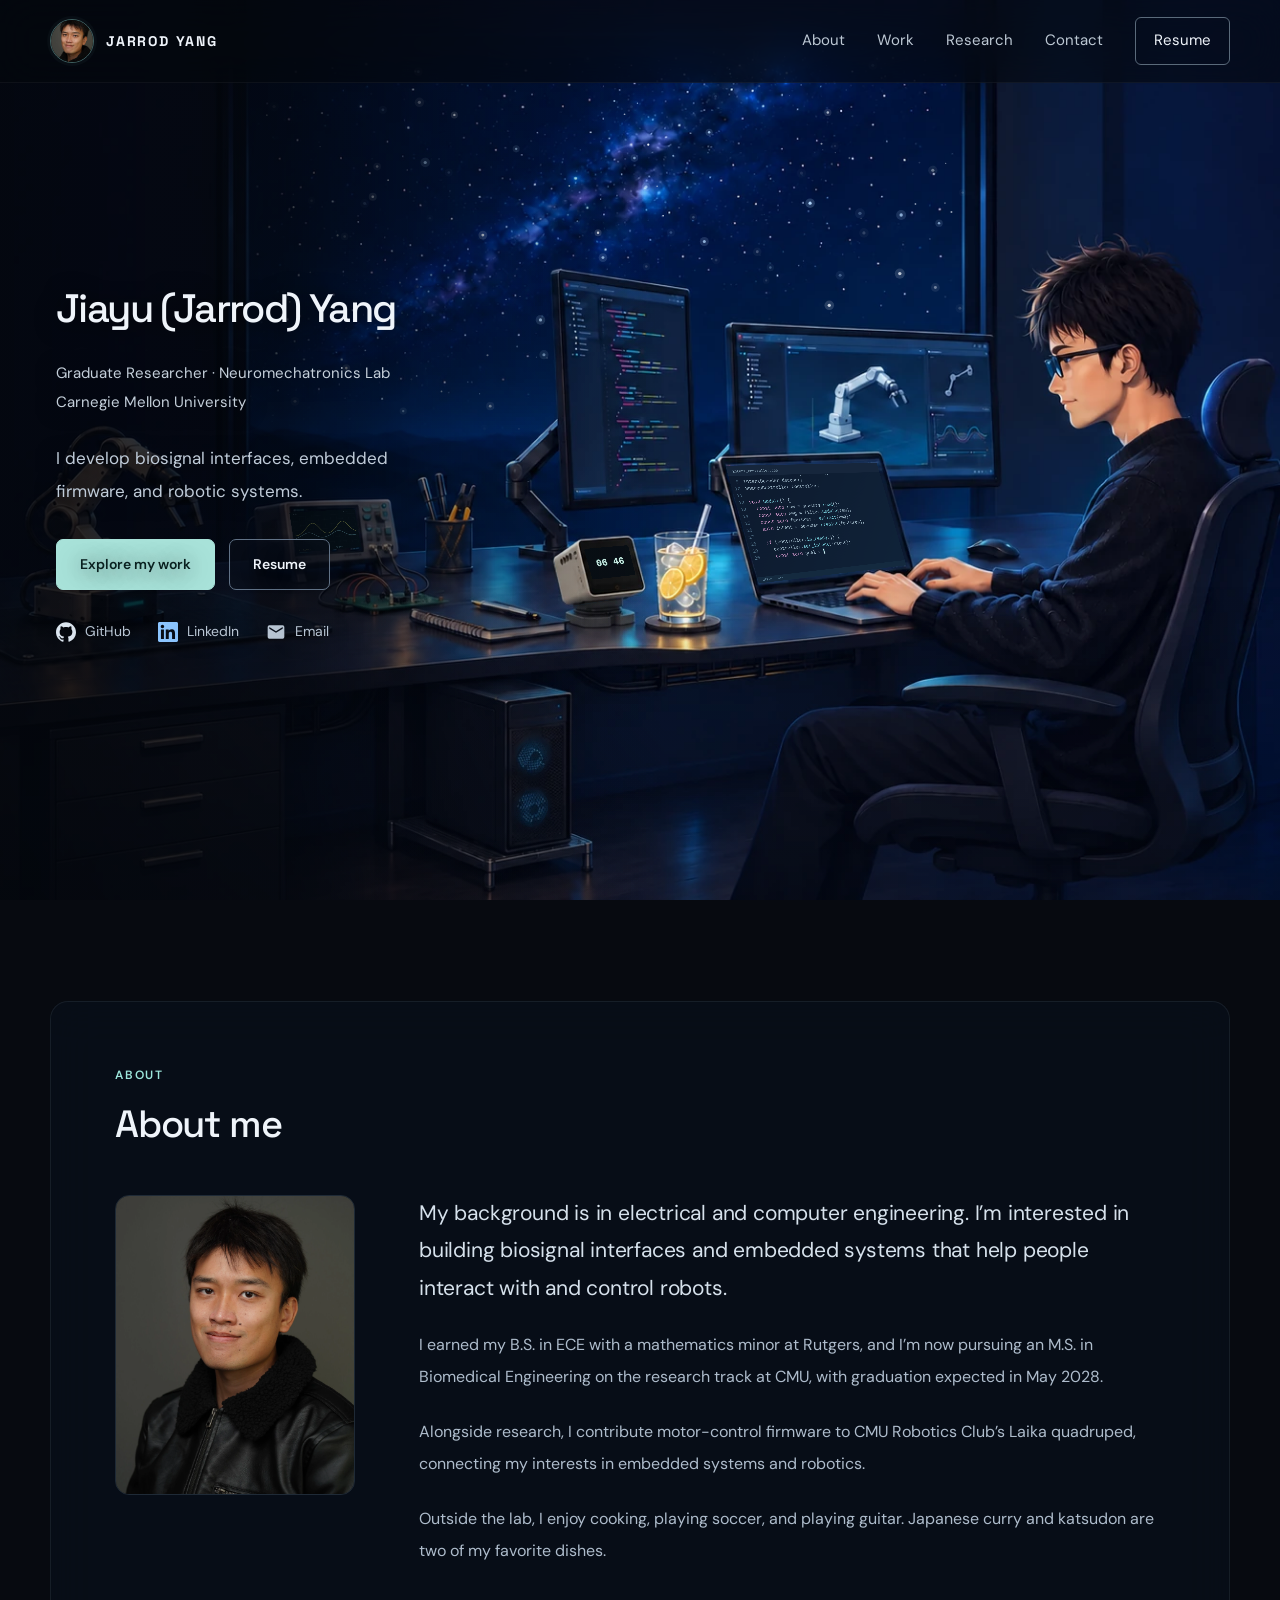
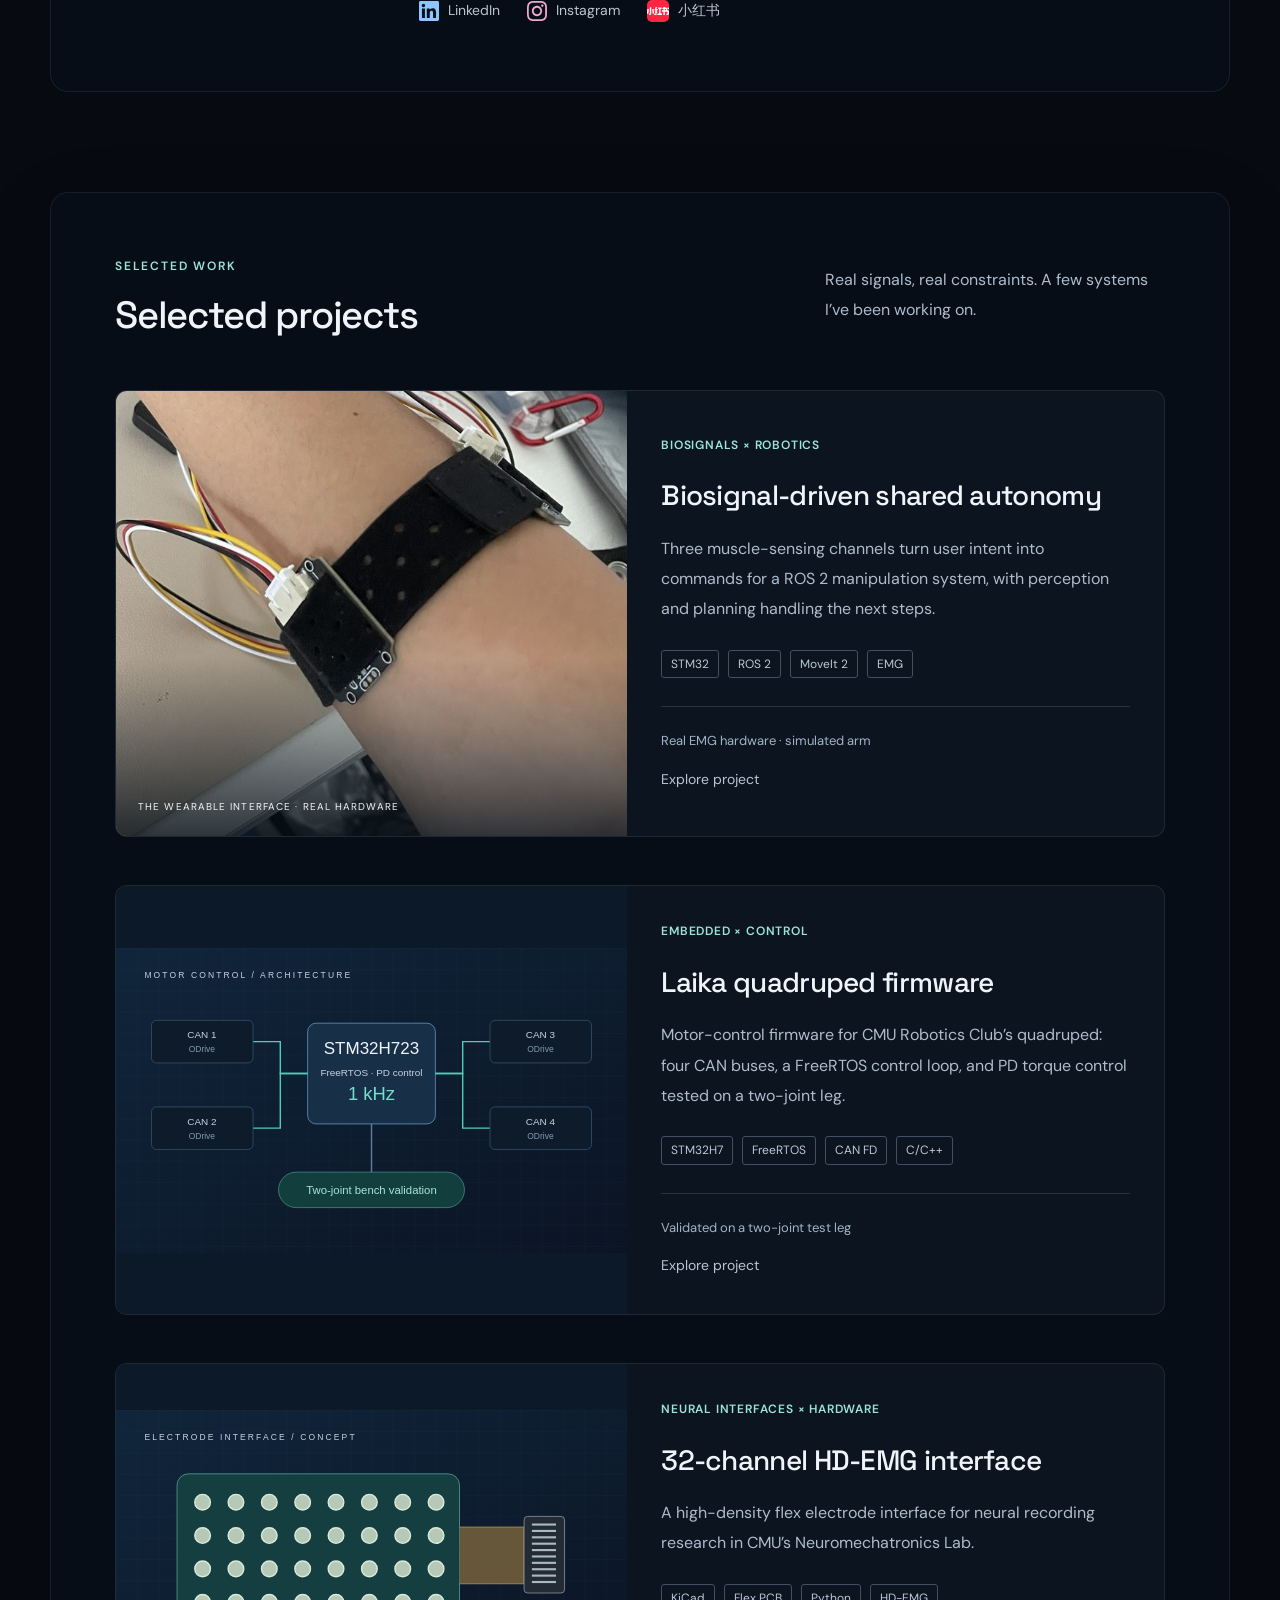
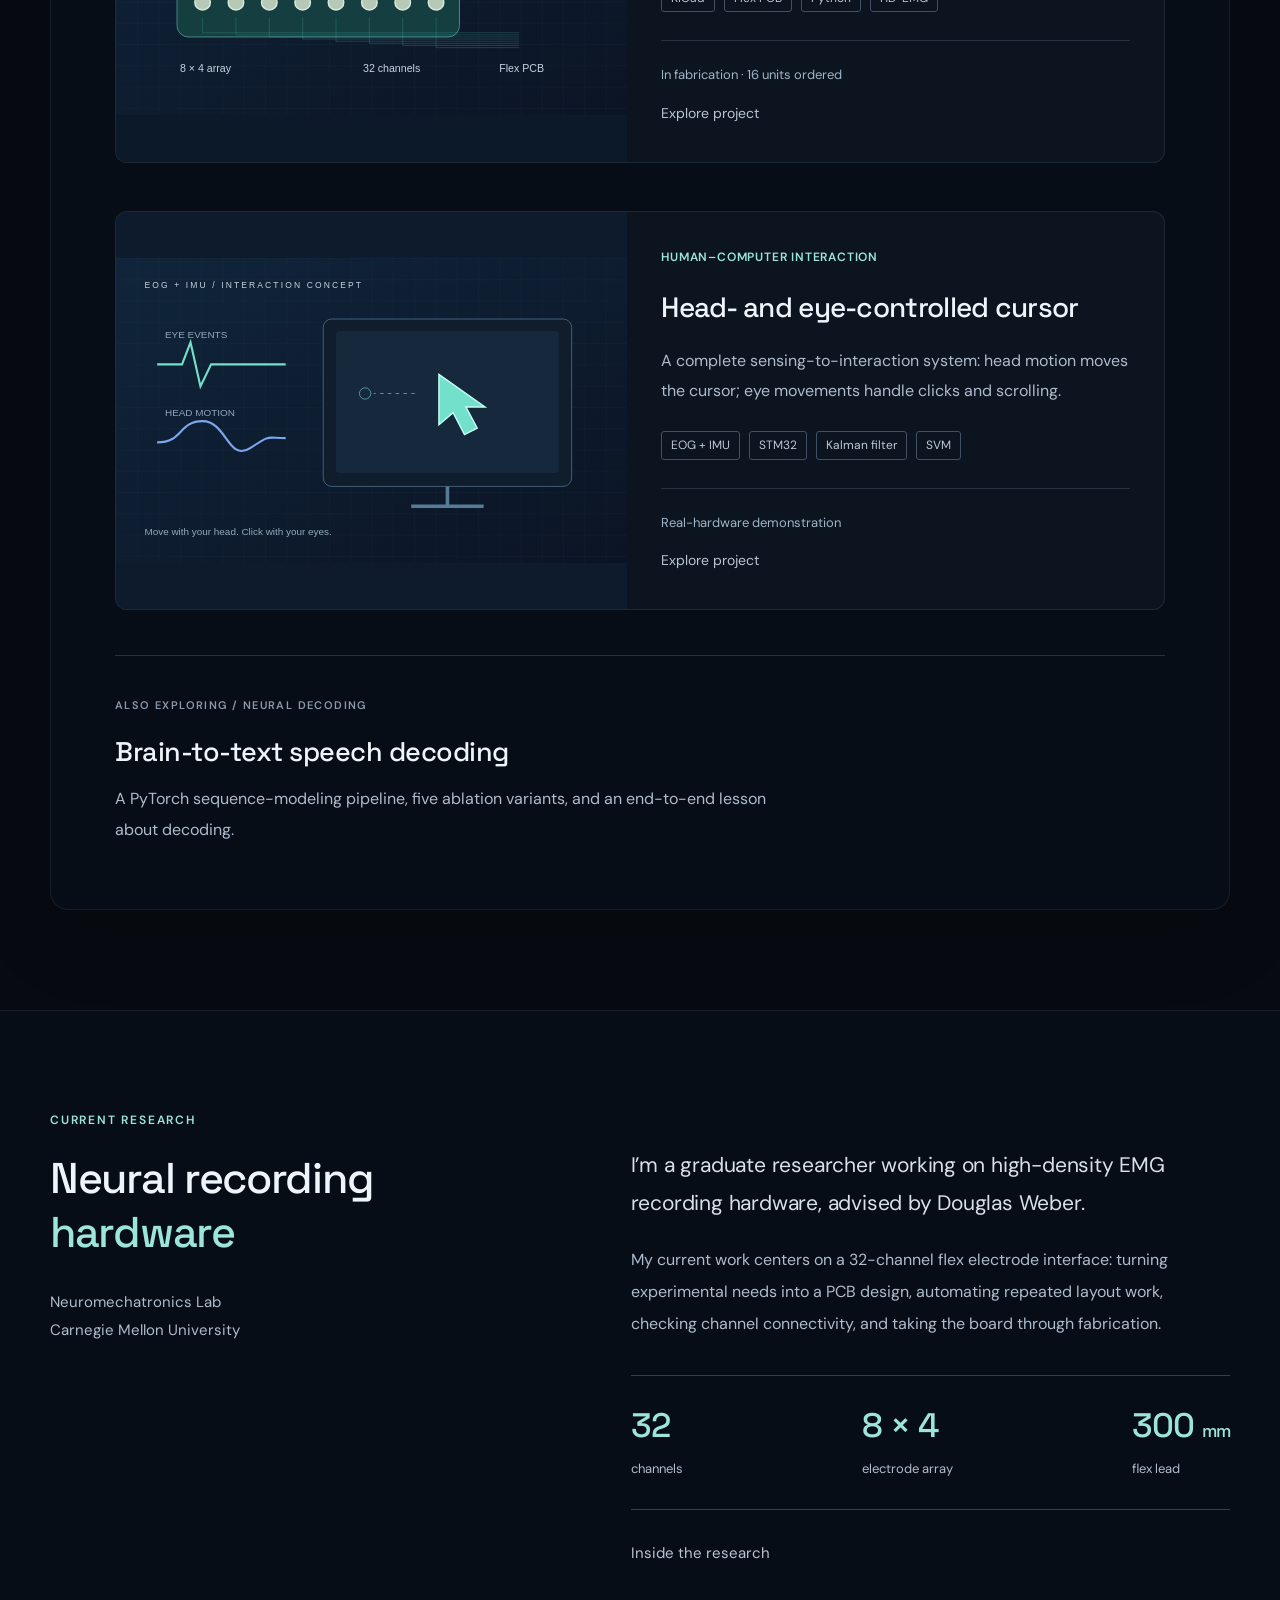
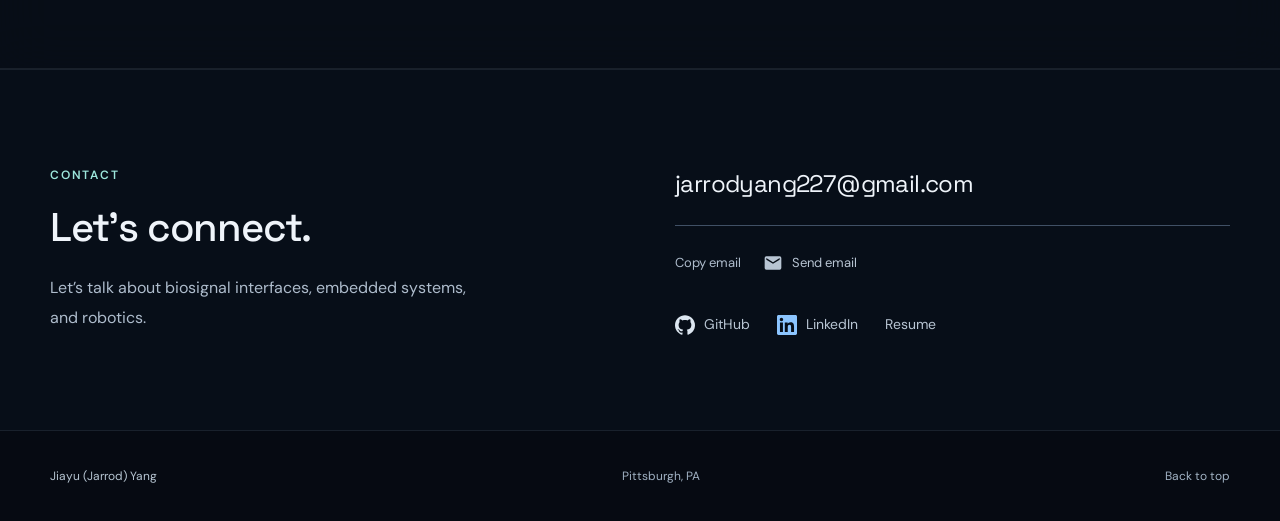
==== commit 8dcabdd2: "HD-EMG: 300 mm lead, flex construction, fabrication status; resume v3 - 500 mm -> 300 mm flex lead; " ====
--- a/index.html
+++ b/index.html
@@ -6,6 +6,6 @@
         <div class="about-copy"><p class="large-copy">My background is in electrical and computer engineering. I’m interested in building biosignal interfaces and embedded systems that help people interact with and control robots.</p><p>I earned my B.S. in ECE with a mathematics minor at Rutgers, and I’m now pursuing an M.S. in Biomedical Engineering on the research track at CMU, with graduation expected in May 2028.</p><p>Alongside research, I contribute motor-control firmware to CMU Robotics Club’s Laika quadruped, connecting my interests in embedded systems and robotics.</p><p>Outside the lab, I enjoy cooking, playing soccer, and playing guitar. Japanese curry and katsudon are two of my favorite dishes.</p><div class="about-social-links" aria-label="Social profiles"><a class="text-link social-link" href="https://www.linkedin.com/in/jiayuyang227/" target="_blank" rel="noopener noreferrer"><svg class="social-icon social-icon-linkedin" viewBox="0 0 24 24" width="20" height="20" aria-hidden="true" focusable="false"><path d="M20.447 20.452h-3.554v-5.569c0-1.328-.027-3.037-1.852-3.037-1.853 0-2.136 1.445-2.136 2.939v5.667H9.351V9h3.414v1.561h.046c.477-.9 1.637-1.85 3.37-1.85 3.601 0 4.267 2.37 4.267 5.455v6.286zM5.337 7.433c-1.144 0-2.063-.926-2.063-2.065 0-1.138.92-2.063 2.063-2.063 1.14 0 2.064.925 2.064 2.063 0 1.139-.925 2.065-2.064 2.065zm1.782 13.019H3.555V9h3.564v11.452zM22.225 0H1.771C.792 0 0 .774 0 1.729v20.542C0 23.227.792 24 1.771 24h20.451C23.2 24 24 23.227 24 22.271V1.729C24 .774 23.2 0 22.222 0h.003z"/></svg><span>LinkedIn</span></a><a class="text-link social-link" href="https://www.instagram.com/jarrodyang227/" target="_blank" rel="noopener noreferrer"><svg class="social-icon social-icon-instagram" viewBox="0 0 24 24" width="20" height="20" aria-hidden="true" focusable="false"><path d="M12 0C8.74 0 8.333.015 7.053.072 5.775.132 4.905.333 4.14.63c-.789.306-1.459.717-2.126 1.384S.935 3.35.63 4.14C.333 4.905.131 5.775.072 7.053.012 8.333 0 8.74 0 12s.015 3.667.072 4.947c.06 1.277.261 2.148.558 2.913.306.788.717 1.459 1.384 2.126.667.666 1.336 1.079 2.126 1.384.766.296 1.636.499 2.913.558C8.333 23.988 8.74 24 12 24s3.667-.015 4.947-.072c1.277-.06 2.148-.262 2.913-.558.788-.306 1.459-.718 2.126-1.384.666-.667 1.079-1.335 1.384-2.126.296-.765.499-1.636.558-2.913.06-1.28.072-1.687.072-4.947s-.015-3.667-.072-4.947c-.06-1.277-.262-2.149-.558-2.913-.306-.789-.718-1.459-1.384-2.126C21.319 1.347 20.651.935 19.86.63c-.765-.297-1.636-.499-2.913-.558C15.667.012 15.26 0 12 0zm0 2.16c3.203 0 3.585.016 4.85.071 1.17.055 1.805.249 2.227.415.562.217.96.477 1.382.896.419.42.679.819.896 1.381.164.422.36 1.057.413 2.227.057 1.266.07 1.646.07 4.85s-.015 3.585-.074 4.85c-.061 1.17-.256 1.805-.421 2.227-.224.562-.479.96-.899 1.382-.419.419-.824.679-1.38.896-.42.164-1.065.36-2.235.413-1.274.057-1.649.07-4.859.07-3.211 0-3.586-.015-4.859-.074-1.171-.061-1.816-.256-2.236-.421-.569-.224-.96-.479-1.379-.899-.421-.419-.69-.824-.9-1.38-.165-.42-.359-1.065-.42-2.235-.045-1.26-.061-1.649-.061-4.844 0-3.196.016-3.586.061-4.861.061-1.17.255-1.814.42-2.234.21-.57.479-.96.9-1.381.419-.419.81-.689 1.379-.898.42-.166 1.051-.361 2.221-.421 1.275-.045 1.65-.06 4.859-.06l.045.03zm0 3.678c-3.405 0-6.162 2.76-6.162 6.162 0 3.405 2.76 6.162 6.162 6.162 3.405 0 6.162-2.76 6.162-6.162 0-3.405-2.76-6.162-6.162-6.162zM12 16c-2.21 0-4-1.79-4-4s1.79-4 4-4 4 1.79 4 4-1.79 4-4 4zm7.846-10.405c0 .795-.646 1.44-1.44 1.44-.795 0-1.44-.646-1.44-1.44 0-.794.646-1.439 1.44-1.439.793-.001 1.44.645 1.44 1.439z"/></svg><span>Instagram</span></a><a class="text-link social-link" href="https://www.xiaohongshu.com/user/profile/61d6fb76000000001000f3a0" target="_blank" rel="noopener noreferrer"><svg class="social-icon social-icon-xiaohongshu" viewBox="0 0 24 24" width="20" height="20" aria-hidden="true" focusable="false"><path d="M22.405 9.879c.002.016.01.02.07.019h.725a.797.797 0 0 0 .78-.972.794.794 0 0 0-.884-.618.795.795 0 0 0-.692.794c0 .101-.002.666.001.777zm-11.509 4.808c-.203.001-1.353.004-1.685.003a2.528 2.528 0 0 1-.766-.126.025.025 0 0 0-.03.014L7.7 16.127a.025.025 0 0 0 .01.032c.111.06.336.124.495.124.66.01 1.32.002 1.981 0 .01 0 .02-.006.023-.015l.712-1.545a.025.025 0 0 0-.024-.036zM.477 9.91c-.071 0-.076.002-.076.01a.834.834 0 0 0-.01.08c-.027.397-.038.495-.234 3.06-.012.24-.034.389-.135.607-.026.057-.033.042.003.112.046.092.681 1.523.787 1.74.008.015.011.02.017.02.008 0 .033-.026.047-.044.147-.187.268-.391.371-.606.306-.635.44-1.325.486-1.706.014-.11.021-.22.03-.33l.204-2.616.022-.293c.003-.029 0-.033-.03-.034zm7.203 3.757a1.427 1.427 0 0 1-.135-.607c-.004-.084-.031-.39-.235-3.06a.443.443 0 0 0-.01-.082c-.004-.011-.052-.008-.076-.008h-1.48c-.03.001-.034.005-.03.034l.021.293c.076.982.153 1.964.233 2.946.05.4.186 1.085.487 1.706.103.215.223.419.37.606.015.018.037.051.048.049.02-.003.742-1.642.804-1.765.036-.07.03-.055.003-.112zm3.861-.913h-.872a.126.126 0 0 1-.116-.178l1.178-2.625a.025.025 0 0 0-.023-.035l-1.318-.003a.148.148 0 0 1-.135-.21l.876-1.954a.025.025 0 0 0-.023-.035h-1.56c-.01 0-.02.006-.024.015l-.926 2.068c-.085.169-.314.634-.399.938a.534.534 0 0 0-.02.191.46.46 0 0 0 .23.378.981.981 0 0 0 .46.119h.59c.041 0-.688 1.482-.834 1.972a.53.53 0 0 0-.023.172.465.465 0 0 0 .23.398c.15.092.342.12.475.12l1.66-.001c.01 0 .02-.006.023-.015l.575-1.28a.025.025 0 0 0-.024-.035zm-6.93-4.937H3.1a.032.032 0 0 0-.034.033c0 1.048-.01 2.795-.01 6.829 0 .288-.269.262-.28.262h-.74c-.04.001-.044.004-.04.047.001.037.465 1.064.555 1.263.01.02.03.033.051.033.157.003.767.009.938-.014.153-.02.3-.06.438-.132.3-.156.49-.419.595-.765.052-.172.075-.353.075-.533.002-2.33 0-4.66-.007-6.991a.032.032 0 0 0-.032-.032zm11.784 6.896c0-.014-.01-.021-.024-.022h-1.465c-.048-.001-.049-.002-.05-.049v-4.66c0-.072-.005-.07.07-.07h.863c.08 0 .075.004.075-.074V8.393c0-.082.006-.076-.08-.076h-3.5c-.064 0-.075-.006-.075.073v1.445c0 .083-.006.077.08.077h.854c.075 0 .07-.004.07.07v4.624c0 .095.008.084-.085.084-.37 0-1.11-.002-1.304 0-.048.001-.06.03-.06.03l-.697 1.519s-.014.025-.008.036c.006.01.013.008.058.008 1.748.003 3.495.002 5.243.002.03-.001.034-.006.035-.033v-1.539zm4.177-3.43c0 .013-.007.023-.02.024-.346.006-.692.004-1.037.004-.014-.002-.022-.01-.022-.024-.005-.434-.007-.869-.01-1.303 0-.072-.006-.071.07-.07l.733-.003c.041 0 .081.002.12.015.093.025.16.107.165.204.006.431.002 1.153.001 1.153zm2.67.244a1.953 1.953 0 0 0-.883-.222h-.18c-.04-.001-.04-.003-.042-.04V10.21c0-.132-.007-.263-.025-.394a1.823 1.823 0 0 0-.153-.53 1.533 1.533 0 0 0-.677-.71 2.167 2.167 0 0 0-1-.258c-.153-.003-.567 0-.72 0-.07 0-.068.004-.068-.065V7.76c0-.031-.01-.041-.046-.039H17.93s-.016 0-.023.007c-.006.006-.008.012-.008.023v.546c-.008.036-.057.015-.082.022h-.95c-.022.002-.028.008-.03.032v1.481c0 .09-.004.082.082.082h.913c.082 0 .072.128.072.128V11.19s.003.117-.06.117h-1.482c-.068 0-.06.082-.06.082v1.445s-.01.068.064.068h1.457c.082 0 .076-.006.076.079v3.225c0 .088-.007.081.082.081h1.43c.09 0 .082.007.082-.08v-3.27c0-.029.006-.035.033-.035l2.323-.003c.098 0 .191.02.28.061a.46.46 0 0 1 .274.407c.008.395.003.79.003 1.185 0 .259-.107.367-.33.367h-1.218c-.023.002-.029.008-.028.033.184.437.374.871.57 1.303a.045.045 0 0 0 .04.026c.17.005.34.002.51.003.15-.002.517.004.666-.01a2.03 2.03 0 0 0 .408-.075c.59-.18.975-.698.976-1.313v-1.981c0-.128-.01-.254-.034-.38 0 .078-.029-.641-.724-.998z"/></svg><span>小红书</span></a></div></div>
       </div>
     </section>
-    <section id="work" class="container work-section"><div class="section-heading"><div><p class="eyebrow">SELECTED WORK</p><h2>Selected projects</h2></div><p>Real signals, real constraints.<br> A few systems I’ve been working on.</p></div><div class="projects-grid"><article class="project-card featured"><a class="visual-link" href="/projects/shared-autonomy.html" aria-label="Explore Biosignal-driven shared autonomy"><div class="project-visual emg-photo "><img src="/assets/emg-band.jpg" alt="The project’s three-channel EMG band worn on a forearm" width="700" height="610" loading="lazy"><span class="visual-caption">THE WEARABLE INTERFACE · REAL HARDWARE</span></div></a><div class="project-copy"><div class="project-eyebrow"><span>BIOSIGNALS × ROBOTICS</span><span class="project-arrow" aria-hidden="true"></span></div><h3><a href="/projects/shared-autonomy.html">Biosignal-driven shared autonomy</a></h3><p>Three muscle-sensing channels turn user intent into commands for a ROS 2 manipulation system, with perception and planning handling the next steps.</p><div class="tags"><span>STM32</span><span>ROS 2</span><span>MoveIt 2</span><span>EMG</span></div><div class="project-bottom"><span>Real EMG hardware · simulated arm</span><a href="/projects/shared-autonomy.html" class="text-link">Explore project </a></div></div></article><article class="project-card "><a class="visual-link" href="/projects/laika-firmware.html" aria-label="Explore Laika quadruped firmware"><div class="project-visual "><img src="/assets/laika.svg" alt="Laika quadruped firmware conceptual diagram" width="720" height="430" loading="lazy"></div></a><div class="project-copy"><div class="project-eyebrow"><span>EMBEDDED × CONTROL</span><span class="project-arrow" aria-hidden="true"></span></div><h3><a href="/projects/laika-firmware.html">Laika quadruped firmware</a></h3><p>Motor-control firmware for CMU Robotics Club’s quadruped: four CAN buses, a FreeRTOS control loop, and PD torque control tested on a two-joint leg.</p><div class="tags"><span>STM32H7</span><span>FreeRTOS</span><span>CAN FD</span><span>C/C++</span></div><div class="project-bottom"><span>Validated on a two-joint test leg</span><a href="/projects/laika-firmware.html" class="text-link">Explore project </a></div></div></article><article class="project-card "><a class="visual-link" href="/projects/hd-emg.html" aria-label="Explore 32-channel HD-EMG interface"><div class="project-visual "><img src="/assets/hd-emg.svg" alt="32-channel HD-EMG interface conceptual diagram" width="720" height="430" loading="lazy"></div></a><div class="project-copy"><div class="project-eyebrow"><span>NEURAL INTERFACES × HARDWARE</span><span class="project-arrow" aria-hidden="true"></span></div><h3><a href="/projects/hd-emg.html">32-channel HD-EMG interface</a></h3><p>A high-density rigid-flex electrode interface for neural recording research in CMU’s Neuromechatronics Lab.</p><div class="tags"><span>KiCad</span><span>Rigid-flex PCB</span><span>Python</span><span>HD-EMG</span></div><div class="project-bottom"><span>Design and manufacturing review</span><a href="/projects/hd-emg.html" class="text-link">Explore project </a></div></div></article><article class="project-card "><a class="visual-link" href="/projects/eog-cursor.html" aria-label="Explore Head- and eye-controlled cursor"><div class="project-visual "><img src="/assets/cursor.svg" alt="Head- and eye-controlled cursor conceptual diagram" width="720" height="430" loading="lazy"></div></a><div class="project-copy"><div class="project-eyebrow"><span>HUMAN–COMPUTER INTERACTION</span><span class="project-arrow" aria-hidden="true"></span></div><h3><a href="/projects/eog-cursor.html">Head- and eye-controlled cursor</a></h3><p>A complete sensing-to-interaction system: head motion moves the cursor; eye movements handle clicks and scrolling.</p><div class="tags"><span>EOG + IMU</span><span>STM32</span><span>Kalman filter</span><span>SVM</span></div><div class="project-bottom"><span>Real-hardware demonstration</span><a href="/projects/eog-cursor.html" class="text-link">Explore project </a></div></div></article></div><a class="more-project" href="/projects/brain-to-text.html"><div><span class="eyebrow">ALSO EXPLORING / NEURAL DECODING</span><h3>Brain-to-text speech decoding</h3><p>A PyTorch sequence-modeling pipeline, five ablation variants, and an end-to-end lesson about decoding.</p></div><span class="more-arrow" aria-hidden="true"></span></a></section>
-    <section id="research" class="research-section"><div class="container research-layout"><div><p class="eyebrow">CURRENT RESEARCH</p><h2>Neural recording<br> <span>hardware</span></h2><p class="research-affiliation">Neuromechatronics Lab<br>Carnegie Mellon University</p></div><div class="research-copy"><p class="large-copy">I’m a graduate researcher working on high-density EMG recording hardware, advised by Douglas Weber.</p><p>My current work centers on a 32-channel rigid-flex electrode interface: turning experimental needs into a PCB design, automating repeated layout work, and checking channel connectivity before manufacturing review.</p><div class="research-specs"><div><strong>32</strong><span>channels</span></div><div><strong>8 × 4</strong><span>electrode array</span></div><div><strong>500 <small>mm</small></strong><span>flex lead</span></div></div><a href="/projects/hd-emg.html" class="text-link">Inside the research </a></div></div></section>
+    <section id="work" class="container work-section"><div class="section-heading"><div><p class="eyebrow">SELECTED WORK</p><h2>Selected projects</h2></div><p>Real signals, real constraints.<br> A few systems I’ve been working on.</p></div><div class="projects-grid"><article class="project-card featured"><a class="visual-link" href="/projects/shared-autonomy.html" aria-label="Explore Biosignal-driven shared autonomy"><div class="project-visual emg-photo "><img src="/assets/emg-band.jpg" alt="The project’s three-channel EMG band worn on a forearm" width="700" height="610" loading="lazy"><span class="visual-caption">THE WEARABLE INTERFACE · REAL HARDWARE</span></div></a><div class="project-copy"><div class="project-eyebrow"><span>BIOSIGNALS × ROBOTICS</span><span class="project-arrow" aria-hidden="true"></span></div><h3><a href="/projects/shared-autonomy.html">Biosignal-driven shared autonomy</a></h3><p>Three muscle-sensing channels turn user intent into commands for a ROS 2 manipulation system, with perception and planning handling the next steps.</p><div class="tags"><span>STM32</span><span>ROS 2</span><span>MoveIt 2</span><span>EMG</span></div><div class="project-bottom"><span>Real EMG hardware · simulated arm</span><a href="/projects/shared-autonomy.html" class="text-link">Explore project </a></div></div></article><article class="project-card "><a class="visual-link" href="/projects/laika-firmware.html" aria-label="Explore Laika quadruped firmware"><div class="project-visual "><img src="/assets/laika.svg" alt="Laika quadruped firmware conceptual diagram" width="720" height="430" loading="lazy"></div></a><div class="project-copy"><div class="project-eyebrow"><span>EMBEDDED × CONTROL</span><span class="project-arrow" aria-hidden="true"></span></div><h3><a href="/projects/laika-firmware.html">Laika quadruped firmware</a></h3><p>Motor-control firmware for CMU Robotics Club’s quadruped: four CAN buses, a FreeRTOS control loop, and PD torque control tested on a two-joint leg.</p><div class="tags"><span>STM32H7</span><span>FreeRTOS</span><span>CAN FD</span><span>C/C++</span></div><div class="project-bottom"><span>Validated on a two-joint test leg</span><a href="/projects/laika-firmware.html" class="text-link">Explore project </a></div></div></article><article class="project-card "><a class="visual-link" href="/projects/hd-emg.html" aria-label="Explore 32-channel HD-EMG interface"><div class="project-visual "><img src="/assets/hd-emg.svg" alt="32-channel HD-EMG interface conceptual diagram" width="720" height="430" loading="lazy"></div></a><div class="project-copy"><div class="project-eyebrow"><span>NEURAL INTERFACES × HARDWARE</span><span class="project-arrow" aria-hidden="true"></span></div><h3><a href="/projects/hd-emg.html">32-channel HD-EMG interface</a></h3><p>A high-density flex electrode interface for neural recording research in CMU’s Neuromechatronics Lab.</p><div class="tags"><span>KiCad</span><span>Flex PCB</span><span>Python</span><span>HD-EMG</span></div><div class="project-bottom"><span>In fabrication · 16 units ordered</span><a href="/projects/hd-emg.html" class="text-link">Explore project </a></div></div></article><article class="project-card "><a class="visual-link" href="/projects/eog-cursor.html" aria-label="Explore Head- and eye-controlled cursor"><div class="project-visual "><img src="/assets/cursor.svg" alt="Head- and eye-controlled cursor conceptual diagram" width="720" height="430" loading="lazy"></div></a><div class="project-copy"><div class="project-eyebrow"><span>HUMAN–COMPUTER INTERACTION</span><span class="project-arrow" aria-hidden="true"></span></div><h3><a href="/projects/eog-cursor.html">Head- and eye-controlled cursor</a></h3><p>A complete sensing-to-interaction system: head motion moves the cursor; eye movements handle clicks and scrolling.</p><div class="tags"><span>EOG + IMU</span><span>STM32</span><span>Kalman filter</span><span>SVM</span></div><div class="project-bottom"><span>Real-hardware demonstration</span><a href="/projects/eog-cursor.html" class="text-link">Explore project </a></div></div></article></div><a class="more-project" href="/projects/brain-to-text.html"><div><span class="eyebrow">ALSO EXPLORING / NEURAL DECODING</span><h3>Brain-to-text speech decoding</h3><p>A PyTorch sequence-modeling pipeline, five ablation variants, and an end-to-end lesson about decoding.</p></div><span class="more-arrow" aria-hidden="true"></span></a></section>
+    <section id="research" class="research-section"><div class="container research-layout"><div><p class="eyebrow">CURRENT RESEARCH</p><h2>Neural recording<br> <span>hardware</span></h2><p class="research-affiliation">Neuromechatronics Lab<br>Carnegie Mellon University</p></div><div class="research-copy"><p class="large-copy">I’m a graduate researcher working on high-density EMG recording hardware, advised by Douglas Weber.</p><p>My current work centers on a 32-channel flex electrode interface: turning experimental needs into a PCB design, automating repeated layout work, checking channel connectivity, and taking the board through fabrication.</p><div class="research-specs"><div><strong>32</strong><span>channels</span></div><div><strong>8 × 4</strong><span>electrode array</span></div><div><strong>300 <small>mm</small></strong><span>flex lead</span></div></div><a href="/projects/hd-emg.html" class="text-link">Inside the research </a></div></div></section>
     <section id="contact" class="contact-section"><div class="container contact-layout"><div><p class="eyebrow">CONTACT</p><h2>Let’s connect.</h2><p>Let’s talk about biosignal interfaces, embedded systems, and robotics.</p></div><div class="contact-links"><div class="email-link"><a class="email-address" href="mailto:jarrodyang227@gmail.com" target="_blank" rel="noopener noreferrer">jarrodyang227@gmail.com</a></div><div class="contact-actions"><button class="copy-email" data-copy-email="jarrodyang227@gmail.com">Copy email</button><a class="text-link social-link" href="mailto:jarrodyang227@gmail.com" target="_blank" rel="noopener noreferrer"><svg class="social-icon social-icon-email" viewBox="0 0 24 24" width="20" height="20" aria-hidden="true" focusable="false"><path d="M20 4H4a2 2 0 0 0-2 2v12a2 2 0 0 0 2 2h16a2 2 0 0 0 2-2V6a2 2 0 0 0-2-2Zm0 4-8 5-8-5V6l8 5 8-5v2Z"/></svg><span>Send email</span></a></div><div class="quick-links"><a class="text-link social-link" href="https://github.com/jarrod227" target="_blank" rel="noopener noreferrer"><svg class="social-icon social-icon-github" viewBox="0 0 24 24" width="20" height="20" aria-hidden="true" focusable="false"><path d="M12 .297c-6.63 0-12 5.373-12 12 0 5.303 3.438 9.8 8.205 11.385.6.113.82-.258.82-.577 0-.285-.01-1.04-.015-2.04-3.338.724-4.042-1.61-4.042-1.61C4.422 18.07 3.633 17.7 3.633 17.7c-1.087-.744.084-.729.084-.729 1.205.084 1.838 1.236 1.838 1.236 1.07 1.835 2.809 1.305 3.495.998.108-.776.417-1.305.76-1.605-2.665-.3-5.466-1.332-5.466-5.93 0-1.31.465-2.38 1.235-3.22-.135-.303-.54-1.523.105-3.176 0 0 1.005-.322 3.3 1.23.96-.267 1.98-.399 3-.405 1.02.006 2.04.138 3 .405 2.28-1.552 3.285-1.23 3.285-1.23.645 1.653.24 2.873.12 3.176.765.84 1.23 1.91 1.23 3.22 0 4.61-2.805 5.625-5.475 5.92.42.36.81 1.096.81 2.22 0 1.606-.015 2.896-.015 3.286 0 .315.21.69.825.57C20.565 22.092 24 17.592 24 12.297c0-6.627-5.373-12-12-12"/></svg><span>GitHub</span></a><a class="text-link social-link" href="https://www.linkedin.com/in/jiayuyang227/" target="_blank" rel="noopener noreferrer"><svg class="social-icon social-icon-linkedin" viewBox="0 0 24 24" width="20" height="20" aria-hidden="true" focusable="false"><path d="M20.447 20.452h-3.554v-5.569c0-1.328-.027-3.037-1.852-3.037-1.853 0-2.136 1.445-2.136 2.939v5.667H9.351V9h3.414v1.561h.046c.477-.9 1.637-1.85 3.37-1.85 3.601 0 4.267 2.37 4.267 5.455v6.286zM5.337 7.433c-1.144 0-2.063-.926-2.063-2.065 0-1.138.92-2.063 2.063-2.063 1.14 0 2.064.925 2.064 2.063 0 1.139-.925 2.065-2.064 2.065zm1.782 13.019H3.555V9h3.564v11.452zM22.225 0H1.771C.792 0 0 .774 0 1.729v20.542C0 23.227.792 24 1.771 24h20.451C23.2 24 24 23.227 24 22.271V1.729C24 .774 23.2 0 22.222 0h.003z"/></svg><span>LinkedIn</span></a><a href="/resume.html" class="text-link">Resume </a></div></div></div></section></main><footer><div class="container footer-inner"><a href="/" class="footer-name">Jiayu (Jarrod) Yang</a><span>Pittsburgh, PA</span><a href="#top">Back to top</a></div></footer><div class="toast" role="status" aria-live="polite"></div></body></html>
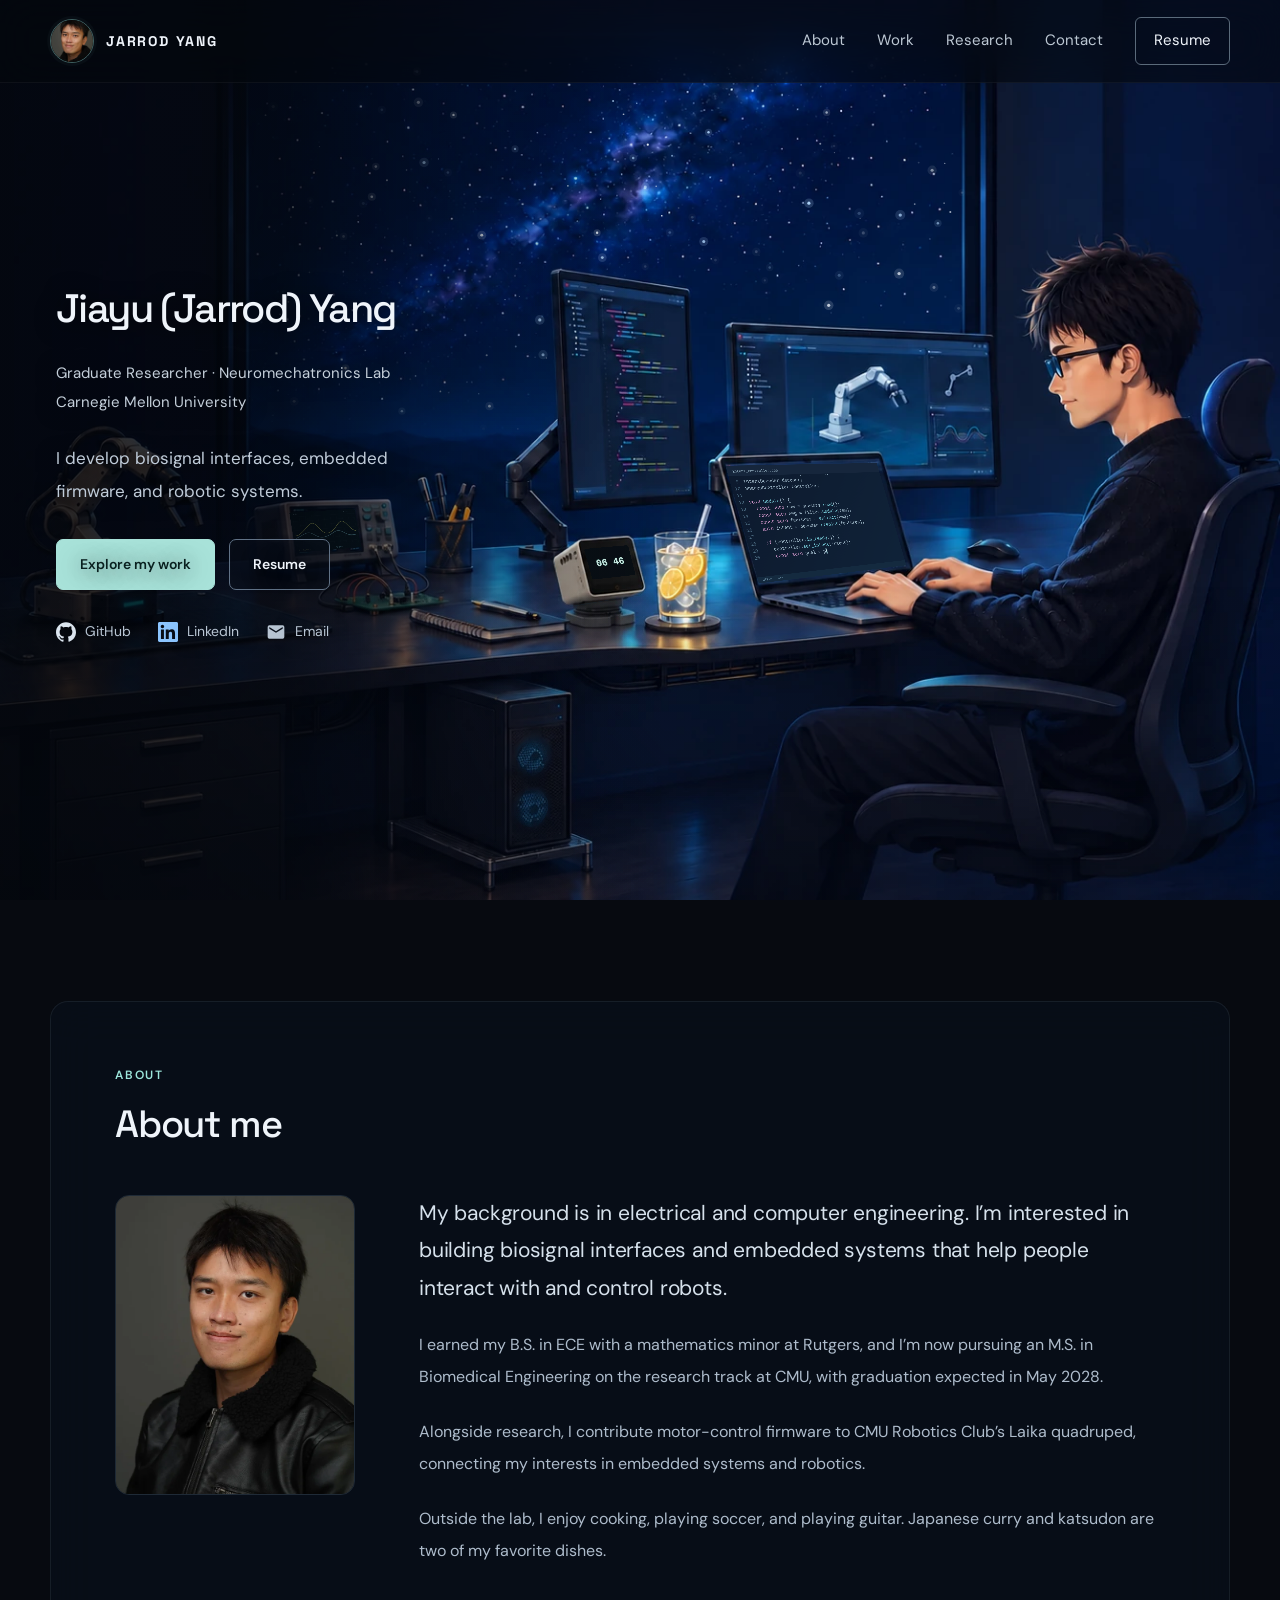
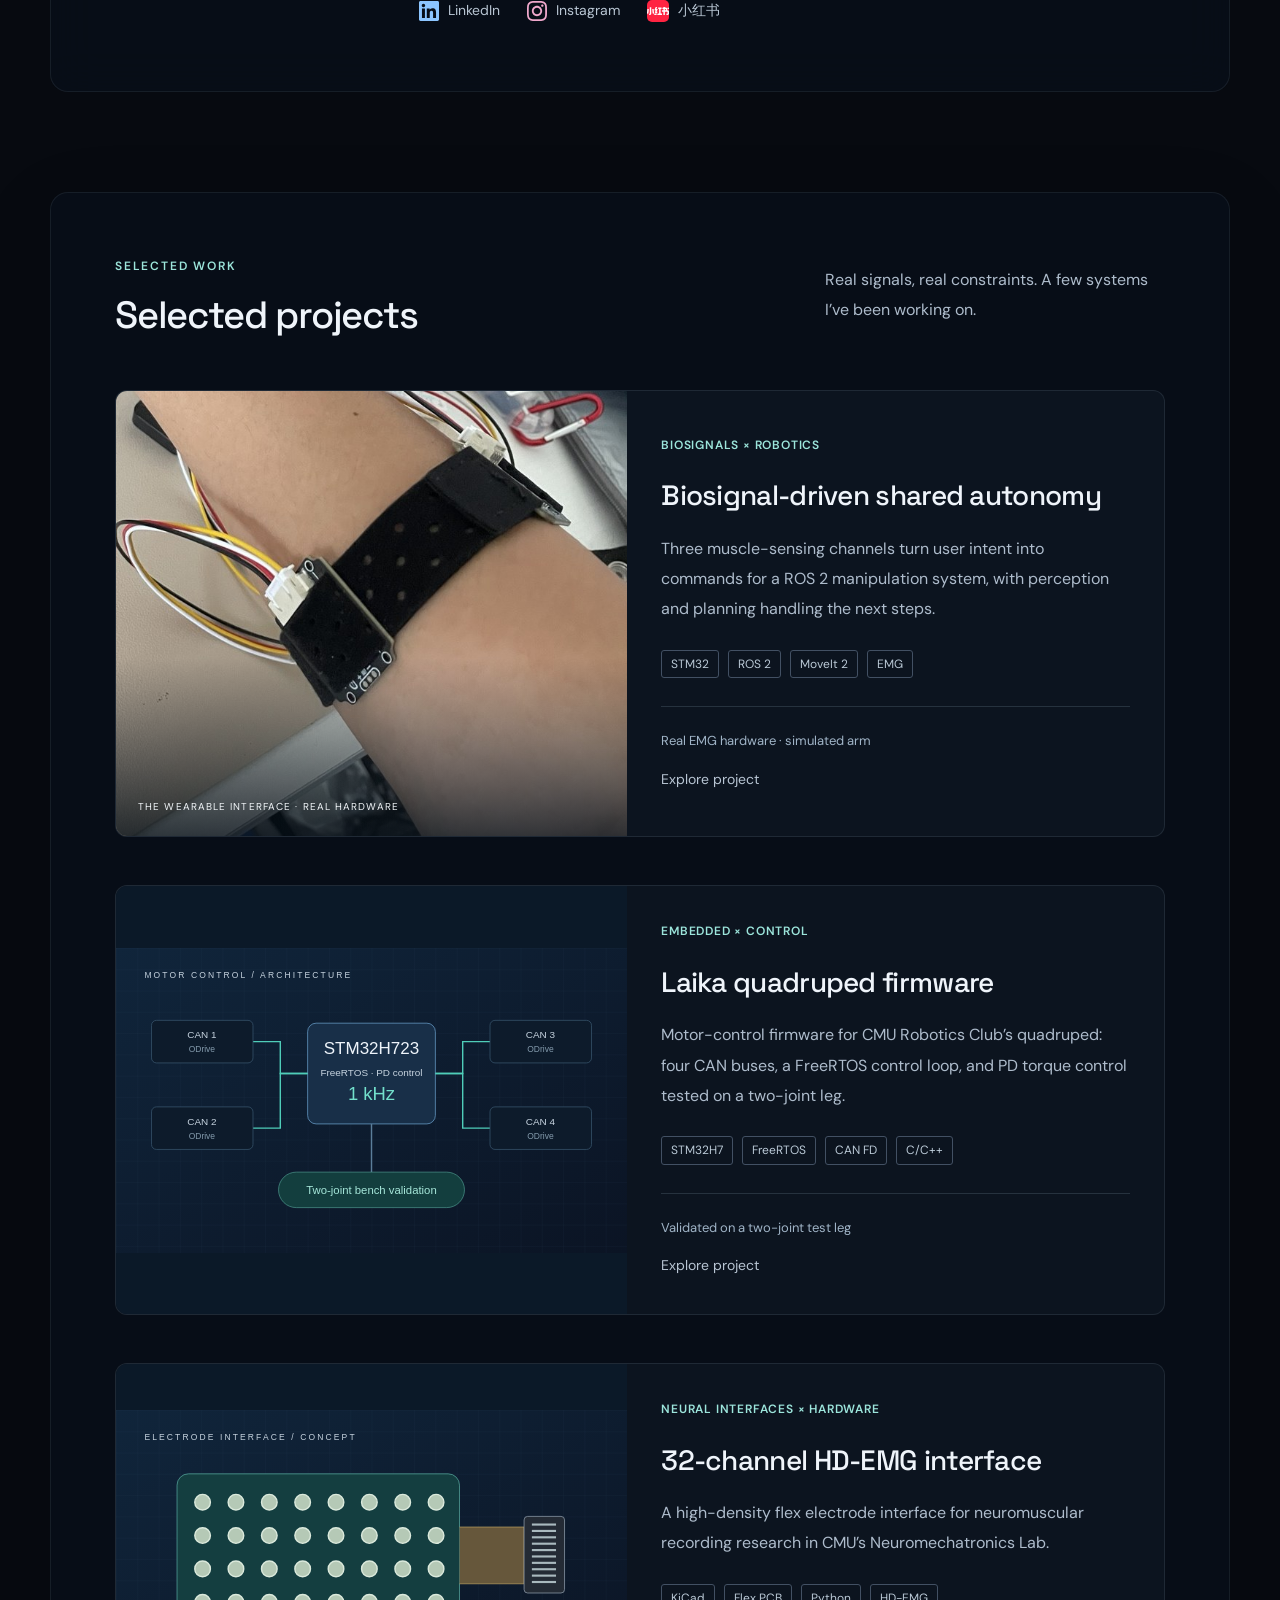
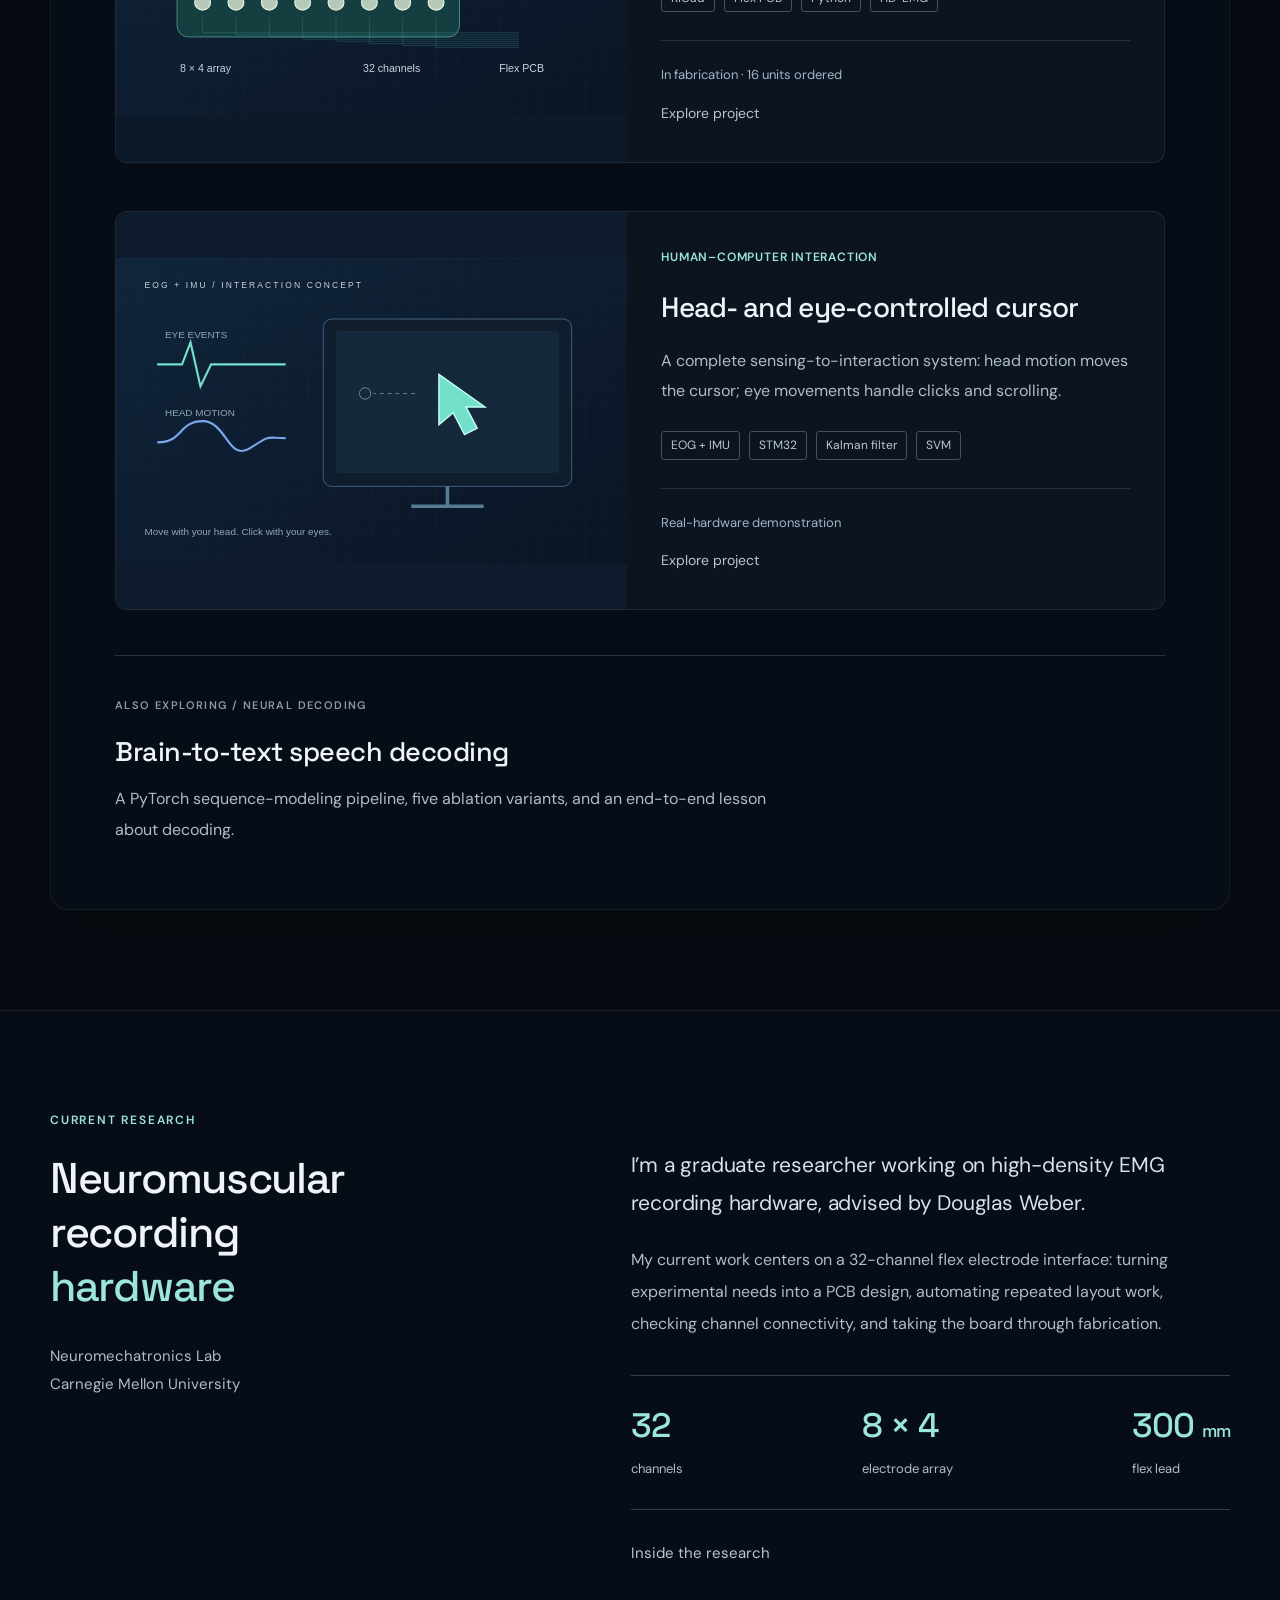
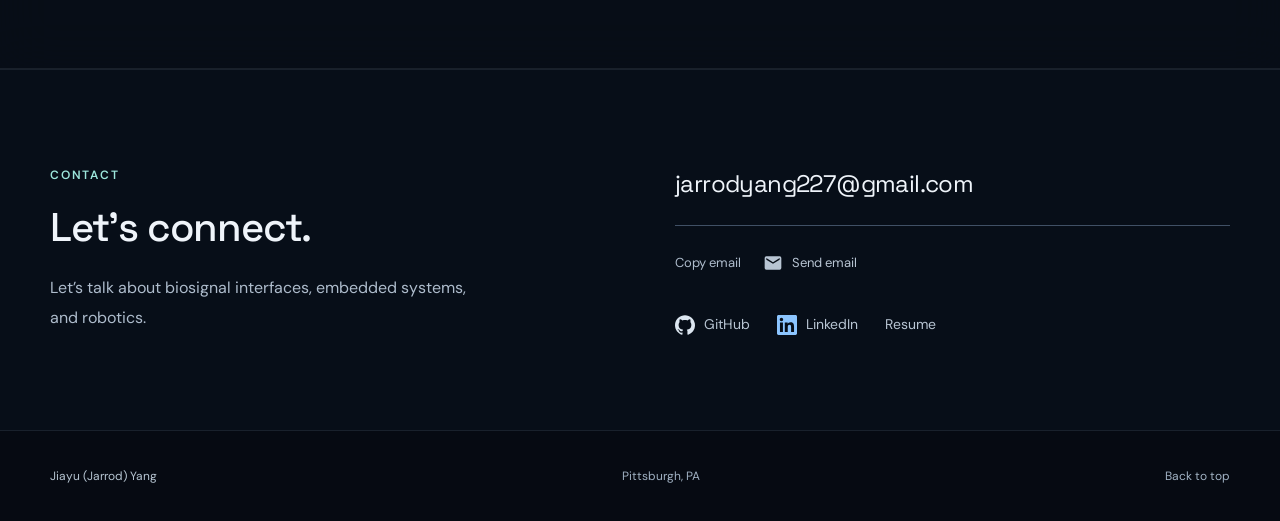
==== commit 566d509b: "Site review fixes: resume privacy, claim accuracy, metadata, assets - Public resume (PDF + resume-co" ====
--- a/index.html
+++ b/index.html
@@ -1,4 +1,4 @@
-<!doctype html><html lang="en"><head><meta charset="utf-8"><meta name="viewport" content="width=device-width, initial-scale=1"><meta name="theme-color" content="#090f1b"><title>Jarrod Yang’s Website</title><meta name="description" content="Jiayu (Jarrod) Yang is a CMU graduate researcher working across biosignal sensing, embedded systems, and robotics. Explore selected projects and research."><meta property="og:type" content="website"><meta property="og:title" content="Jarrod Yang’s Website"><meta property="og:description" content="Jiayu (Jarrod) Yang is a CMU graduate researcher working across biosignal sensing, embedded systems, and robotics. Explore selected projects and research."><meta property="og:image" content="https://jarrod227.github.io/assets/night-workbench-v4.webp"><meta property="og:url" content="https://jarrod227.github.io/"><link rel="canonical" href="https://jarrod227.github.io/"><link rel="icon" type="image/webp" href="/assets/coldlab.webp"><link rel="stylesheet" href="/style.css"><link rel="stylesheet" href="/night.css?v=20ebaea63279"><script defer src="/script.js?v=20ebaea63279"></script></head><body class="home-page"><div class="night-backdrop" aria-hidden="true"><div class="night-stage"><canvas id="night-sky" class="night-sky"></canvas><canvas id="code-screen" class="code-screen" width="1280" height="880"></canvas><div class="scope-wiring-art"></div><canvas id="scope-screen" class="scope-screen" width="640" height="440"></canvas><canvas id="pc-fans" class="pc-fans" width="480" height="960"></canvas><div class="desk-pet-rest"></div><div class="desk-pet-head"><canvas id="desk-pet-screen" class="desk-pet-screen" width="600" height="400"></canvas></div><div class="typing-hands"></div></div><div class="night-veil"></div></div><a href="#main" class="skip-link">Skip to content</a><header class="site-header"><div class="container nav-wrap"><a href="/" class="brand" aria-label="Jarrod Yang home"><span class="brand-avatar"><img src="/assets/jarrod-yang.webp" alt="" width="44" height="44" decoding="async"></span><span>JARROD YANG</span></a><button class="menu-toggle" aria-label="Open navigation" aria-expanded="false" aria-controls="navigation"><span></span><span></span></button><nav id="navigation" aria-label="Main navigation"><a href="/#about">About</a><a href="/#work">Work</a><a href="/#research">Research</a><a href="/#contact">Contact</a><a href="/resume.html" class="nav-resume">Resume </a></nav></div></header><main id="main"><section class="hero container" id="top"><div class="hero-copy"><h1 class="name-heading">Jiayu (Jarrod) Yang</h1><p class="affiliation">Graduate Researcher · Neuromechatronics Lab<br>Carnegie Mellon University</p><p class="hero-description">I develop biosignal interfaces, embedded firmware, and robotic systems.</p><div class="hero-actions"><a href="#work" class="button button-primary">Explore my work </a><a href="/resume.html" class="button button-secondary">Resume </a></div><div class="quick-links" aria-label="Profile links"><a class="text-link social-link" href="https://github.com/jarrod227" target="_blank" rel="noopener noreferrer"><svg class="social-icon social-icon-github" viewBox="0 0 24 24" width="20" height="20" aria-hidden="true" focusable="false"><path d="M12 .297c-6.63 0-12 5.373-12 12 0 5.303 3.438 9.8 8.205 11.385.6.113.82-.258.82-.577 0-.285-.01-1.04-.015-2.04-3.338.724-4.042-1.61-4.042-1.61C4.422 18.07 3.633 17.7 3.633 17.7c-1.087-.744.084-.729.084-.729 1.205.084 1.838 1.236 1.838 1.236 1.07 1.835 2.809 1.305 3.495.998.108-.776.417-1.305.76-1.605-2.665-.3-5.466-1.332-5.466-5.93 0-1.31.465-2.38 1.235-3.22-.135-.303-.54-1.523.105-3.176 0 0 1.005-.322 3.3 1.23.96-.267 1.98-.399 3-.405 1.02.006 2.04.138 3 .405 2.28-1.552 3.285-1.23 3.285-1.23.645 1.653.24 2.873.12 3.176.765.84 1.23 1.91 1.23 3.22 0 4.61-2.805 5.625-5.475 5.92.42.36.81 1.096.81 2.22 0 1.606-.015 2.896-.015 3.286 0 .315.21.69.825.57C20.565 22.092 24 17.592 24 12.297c0-6.627-5.373-12-12-12"/></svg><span>GitHub</span></a><a class="text-link social-link" href="https://www.linkedin.com/in/jiayuyang227/" target="_blank" rel="noopener noreferrer"><svg class="social-icon social-icon-linkedin" viewBox="0 0 24 24" width="20" height="20" aria-hidden="true" focusable="false"><path d="M20.447 20.452h-3.554v-5.569c0-1.328-.027-3.037-1.852-3.037-1.853 0-2.136 1.445-2.136 2.939v5.667H9.351V9h3.414v1.561h.046c.477-.9 1.637-1.85 3.37-1.85 3.601 0 4.267 2.37 4.267 5.455v6.286zM5.337 7.433c-1.144 0-2.063-.926-2.063-2.065 0-1.138.92-2.063 2.063-2.063 1.14 0 2.064.925 2.064 2.063 0 1.139-.925 2.065-2.064 2.065zm1.782 13.019H3.555V9h3.564v11.452zM22.225 0H1.771C.792 0 0 .774 0 1.729v20.542C0 23.227.792 24 1.771 24h20.451C23.2 24 24 23.227 24 22.271V1.729C24 .774 23.2 0 22.222 0h.003z"/></svg><span>LinkedIn</span></a><a class="text-link social-link" href="mailto:jarrodyang227@gmail.com" target="_blank" rel="noopener noreferrer"><svg class="social-icon social-icon-email" viewBox="0 0 24 24" width="20" height="20" aria-hidden="true" focusable="false"><path d="M20 4H4a2 2 0 0 0-2 2v12a2 2 0 0 0 2 2h16a2 2 0 0 0 2-2V6a2 2 0 0 0-2-2Zm0 4-8 5-8-5V6l8 5 8-5v2Z"/></svg><span>Email</span></a></div></div></section>
+<!doctype html><html lang="en"><head><meta charset="utf-8"><meta name="viewport" content="width=device-width, initial-scale=1"><meta name="theme-color" content="#090f1b"><title>Jiayu (Jarrod) Yang — Biosignal Interfaces &amp; Embedded Systems · CMU</title><meta name="description" content="Jiayu (Jarrod) Yang is a CMU graduate researcher working across biosignal sensing, embedded systems, and robotics. Explore selected projects and research."><meta property="og:type" content="website"><meta property="og:title" content="Jiayu (Jarrod) Yang — Biosignal Interfaces &amp; Embedded Systems · CMU"><meta property="og:description" content="Jiayu (Jarrod) Yang is a CMU graduate researcher working across biosignal sensing, embedded systems, and robotics. Explore selected projects and research."><meta property="og:image" content="https://jarrod227.github.io/assets/og-image.jpg"><meta property="og:image:width" content="1200"><meta property="og:image:height" content="630"><meta name="twitter:card" content="summary_large_image"><meta property="og:url" content="https://jarrod227.github.io/"><link rel="canonical" href="https://jarrod227.github.io/"><link rel="icon" type="image/png" sizes="32x32" href="/assets/favicon-32.png"><link rel="apple-touch-icon" href="/assets/apple-touch-icon.png"><link rel="stylesheet" href="/style.css"><link rel="stylesheet" href="/night.css?v=20ebaea63279"><script defer src="/script.js?v=20ebaea63279"></script></head><body class="home-page"><div class="night-backdrop" aria-hidden="true"><div class="night-stage"><canvas id="night-sky" class="night-sky"></canvas><canvas id="code-screen" class="code-screen" width="1280" height="880"></canvas><div class="scope-wiring-art"></div><canvas id="scope-screen" class="scope-screen" width="640" height="440"></canvas><canvas id="pc-fans" class="pc-fans" width="480" height="960"></canvas><div class="desk-pet-rest"></div><div class="desk-pet-head"><canvas id="desk-pet-screen" class="desk-pet-screen" width="600" height="400"></canvas></div><div class="typing-hands"></div></div><div class="night-veil"></div></div><a href="#main" class="skip-link">Skip to content</a><header class="site-header"><div class="container nav-wrap"><a href="/" class="brand" aria-label="Jarrod Yang home"><span class="brand-avatar"><img src="/assets/jarrod-yang.webp" alt="" width="44" height="44" decoding="async"></span><span>JARROD YANG</span></a><button class="menu-toggle" aria-label="Open navigation" aria-expanded="false" aria-controls="navigation"><span></span><span></span></button><nav id="navigation" aria-label="Main navigation"><a href="/#about">About</a><a href="/#work">Work</a><a href="/#research">Research</a><a href="/#contact">Contact</a><a href="/resume.html" class="nav-resume">Resume </a></nav></div></header><main id="main"><section class="hero container" id="top"><div class="hero-copy"><h1 class="name-heading">Jiayu (Jarrod) Yang</h1><p class="affiliation">Graduate Researcher · Neuromechatronics Lab<br>Carnegie Mellon University</p><p class="hero-description">I develop biosignal interfaces, embedded firmware, and robotic systems.</p><div class="hero-actions"><a href="#work" class="button button-primary">Explore my work </a><a href="/resume.html" class="button button-secondary">Resume </a></div><div class="quick-links" aria-label="Profile links"><a class="text-link social-link" href="https://github.com/jarrod227" target="_blank" rel="noopener noreferrer"><svg class="social-icon social-icon-github" viewBox="0 0 24 24" width="20" height="20" aria-hidden="true" focusable="false"><path d="M12 .297c-6.63 0-12 5.373-12 12 0 5.303 3.438 9.8 8.205 11.385.6.113.82-.258.82-.577 0-.285-.01-1.04-.015-2.04-3.338.724-4.042-1.61-4.042-1.61C4.422 18.07 3.633 17.7 3.633 17.7c-1.087-.744.084-.729.084-.729 1.205.084 1.838 1.236 1.838 1.236 1.07 1.835 2.809 1.305 3.495.998.108-.776.417-1.305.76-1.605-2.665-.3-5.466-1.332-5.466-5.93 0-1.31.465-2.38 1.235-3.22-.135-.303-.54-1.523.105-3.176 0 0 1.005-.322 3.3 1.23.96-.267 1.98-.399 3-.405 1.02.006 2.04.138 3 .405 2.28-1.552 3.285-1.23 3.285-1.23.645 1.653.24 2.873.12 3.176.765.84 1.23 1.91 1.23 3.22 0 4.61-2.805 5.625-5.475 5.92.42.36.81 1.096.81 2.22 0 1.606-.015 2.896-.015 3.286 0 .315.21.69.825.57C20.565 22.092 24 17.592 24 12.297c0-6.627-5.373-12-12-12"/></svg><span>GitHub</span></a><a class="text-link social-link" href="https://www.linkedin.com/in/jiayuyang227/" target="_blank" rel="noopener noreferrer"><svg class="social-icon social-icon-linkedin" viewBox="0 0 24 24" width="20" height="20" aria-hidden="true" focusable="false"><path d="M20.447 20.452h-3.554v-5.569c0-1.328-.027-3.037-1.852-3.037-1.853 0-2.136 1.445-2.136 2.939v5.667H9.351V9h3.414v1.561h.046c.477-.9 1.637-1.85 3.37-1.85 3.601 0 4.267 2.37 4.267 5.455v6.286zM5.337 7.433c-1.144 0-2.063-.926-2.063-2.065 0-1.138.92-2.063 2.063-2.063 1.14 0 2.064.925 2.064 2.063 0 1.139-.925 2.065-2.064 2.065zm1.782 13.019H3.555V9h3.564v11.452zM22.225 0H1.771C.792 0 0 .774 0 1.729v20.542C0 23.227.792 24 1.771 24h20.451C23.2 24 24 23.227 24 22.271V1.729C24 .774 23.2 0 22.222 0h.003z"/></svg><span>LinkedIn</span></a><a class="text-link social-link" href="mailto:jarrodyang227@gmail.com"><svg class="social-icon social-icon-email" viewBox="0 0 24 24" width="20" height="20" aria-hidden="true" focusable="false"><path d="M20 4H4a2 2 0 0 0-2 2v12a2 2 0 0 0 2 2h16a2 2 0 0 0 2-2V6a2 2 0 0 0-2-2Zm0 4-8 5-8-5V6l8 5 8-5v2Z"/></svg><span>Email</span></a></div></div></section>
     <section id="about" class="container about-section">
       <div class="about-heading"><div><p class="eyebrow">ABOUT</p><h2>About me</h2></div></div>
       <div class="about-profile">
@@ -6,6 +6,6 @@
         <div class="about-copy"><p class="large-copy">My background is in electrical and computer engineering. I’m interested in building biosignal interfaces and embedded systems that help people interact with and control robots.</p><p>I earned my B.S. in ECE with a mathematics minor at Rutgers, and I’m now pursuing an M.S. in Biomedical Engineering on the research track at CMU, with graduation expected in May 2028.</p><p>Alongside research, I contribute motor-control firmware to CMU Robotics Club’s Laika quadruped, connecting my interests in embedded systems and robotics.</p><p>Outside the lab, I enjoy cooking, playing soccer, and playing guitar. Japanese curry and katsudon are two of my favorite dishes.</p><div class="about-social-links" aria-label="Social profiles"><a class="text-link social-link" href="https://www.linkedin.com/in/jiayuyang227/" target="_blank" rel="noopener noreferrer"><svg class="social-icon social-icon-linkedin" viewBox="0 0 24 24" width="20" height="20" aria-hidden="true" focusable="false"><path d="M20.447 20.452h-3.554v-5.569c0-1.328-.027-3.037-1.852-3.037-1.853 0-2.136 1.445-2.136 2.939v5.667H9.351V9h3.414v1.561h.046c.477-.9 1.637-1.85 3.37-1.85 3.601 0 4.267 2.37 4.267 5.455v6.286zM5.337 7.433c-1.144 0-2.063-.926-2.063-2.065 0-1.138.92-2.063 2.063-2.063 1.14 0 2.064.925 2.064 2.063 0 1.139-.925 2.065-2.064 2.065zm1.782 13.019H3.555V9h3.564v11.452zM22.225 0H1.771C.792 0 0 .774 0 1.729v20.542C0 23.227.792 24 1.771 24h20.451C23.2 24 24 23.227 24 22.271V1.729C24 .774 23.2 0 22.222 0h.003z"/></svg><span>LinkedIn</span></a><a class="text-link social-link" href="https://www.instagram.com/jarrodyang227/" target="_blank" rel="noopener noreferrer"><svg class="social-icon social-icon-instagram" viewBox="0 0 24 24" width="20" height="20" aria-hidden="true" focusable="false"><path d="M12 0C8.74 0 8.333.015 7.053.072 5.775.132 4.905.333 4.14.63c-.789.306-1.459.717-2.126 1.384S.935 3.35.63 4.14C.333 4.905.131 5.775.072 7.053.012 8.333 0 8.74 0 12s.015 3.667.072 4.947c.06 1.277.261 2.148.558 2.913.306.788.717 1.459 1.384 2.126.667.666 1.336 1.079 2.126 1.384.766.296 1.636.499 2.913.558C8.333 23.988 8.74 24 12 24s3.667-.015 4.947-.072c1.277-.06 2.148-.262 2.913-.558.788-.306 1.459-.718 2.126-1.384.666-.667 1.079-1.335 1.384-2.126.296-.765.499-1.636.558-2.913.06-1.28.072-1.687.072-4.947s-.015-3.667-.072-4.947c-.06-1.277-.262-2.149-.558-2.913-.306-.789-.718-1.459-1.384-2.126C21.319 1.347 20.651.935 19.86.63c-.765-.297-1.636-.499-2.913-.558C15.667.012 15.26 0 12 0zm0 2.16c3.203 0 3.585.016 4.85.071 1.17.055 1.805.249 2.227.415.562.217.96.477 1.382.896.419.42.679.819.896 1.381.164.422.36 1.057.413 2.227.057 1.266.07 1.646.07 4.85s-.015 3.585-.074 4.85c-.061 1.17-.256 1.805-.421 2.227-.224.562-.479.96-.899 1.382-.419.419-.824.679-1.38.896-.42.164-1.065.36-2.235.413-1.274.057-1.649.07-4.859.07-3.211 0-3.586-.015-4.859-.074-1.171-.061-1.816-.256-2.236-.421-.569-.224-.96-.479-1.379-.899-.421-.419-.69-.824-.9-1.38-.165-.42-.359-1.065-.42-2.235-.045-1.26-.061-1.649-.061-4.844 0-3.196.016-3.586.061-4.861.061-1.17.255-1.814.42-2.234.21-.57.479-.96.9-1.381.419-.419.81-.689 1.379-.898.42-.166 1.051-.361 2.221-.421 1.275-.045 1.65-.06 4.859-.06l.045.03zm0 3.678c-3.405 0-6.162 2.76-6.162 6.162 0 3.405 2.76 6.162 6.162 6.162 3.405 0 6.162-2.76 6.162-6.162 0-3.405-2.76-6.162-6.162-6.162zM12 16c-2.21 0-4-1.79-4-4s1.79-4 4-4 4 1.79 4 4-1.79 4-4 4zm7.846-10.405c0 .795-.646 1.44-1.44 1.44-.795 0-1.44-.646-1.44-1.44 0-.794.646-1.439 1.44-1.439.793-.001 1.44.645 1.44 1.439z"/></svg><span>Instagram</span></a><a class="text-link social-link" href="https://www.xiaohongshu.com/user/profile/61d6fb76000000001000f3a0" target="_blank" rel="noopener noreferrer"><svg class="social-icon social-icon-xiaohongshu" viewBox="0 0 24 24" width="20" height="20" aria-hidden="true" focusable="false"><path d="M22.405 9.879c.002.016.01.02.07.019h.725a.797.797 0 0 0 .78-.972.794.794 0 0 0-.884-.618.795.795 0 0 0-.692.794c0 .101-.002.666.001.777zm-11.509 4.808c-.203.001-1.353.004-1.685.003a2.528 2.528 0 0 1-.766-.126.025.025 0 0 0-.03.014L7.7 16.127a.025.025 0 0 0 .01.032c.111.06.336.124.495.124.66.01 1.32.002 1.981 0 .01 0 .02-.006.023-.015l.712-1.545a.025.025 0 0 0-.024-.036zM.477 9.91c-.071 0-.076.002-.076.01a.834.834 0 0 0-.01.08c-.027.397-.038.495-.234 3.06-.012.24-.034.389-.135.607-.026.057-.033.042.003.112.046.092.681 1.523.787 1.74.008.015.011.02.017.02.008 0 .033-.026.047-.044.147-.187.268-.391.371-.606.306-.635.44-1.325.486-1.706.014-.11.021-.22.03-.33l.204-2.616.022-.293c.003-.029 0-.033-.03-.034zm7.203 3.757a1.427 1.427 0 0 1-.135-.607c-.004-.084-.031-.39-.235-3.06a.443.443 0 0 0-.01-.082c-.004-.011-.052-.008-.076-.008h-1.48c-.03.001-.034.005-.03.034l.021.293c.076.982.153 1.964.233 2.946.05.4.186 1.085.487 1.706.103.215.223.419.37.606.015.018.037.051.048.049.02-.003.742-1.642.804-1.765.036-.07.03-.055.003-.112zm3.861-.913h-.872a.126.126 0 0 1-.116-.178l1.178-2.625a.025.025 0 0 0-.023-.035l-1.318-.003a.148.148 0 0 1-.135-.21l.876-1.954a.025.025 0 0 0-.023-.035h-1.56c-.01 0-.02.006-.024.015l-.926 2.068c-.085.169-.314.634-.399.938a.534.534 0 0 0-.02.191.46.46 0 0 0 .23.378.981.981 0 0 0 .46.119h.59c.041 0-.688 1.482-.834 1.972a.53.53 0 0 0-.023.172.465.465 0 0 0 .23.398c.15.092.342.12.475.12l1.66-.001c.01 0 .02-.006.023-.015l.575-1.28a.025.025 0 0 0-.024-.035zm-6.93-4.937H3.1a.032.032 0 0 0-.034.033c0 1.048-.01 2.795-.01 6.829 0 .288-.269.262-.28.262h-.74c-.04.001-.044.004-.04.047.001.037.465 1.064.555 1.263.01.02.03.033.051.033.157.003.767.009.938-.014.153-.02.3-.06.438-.132.3-.156.49-.419.595-.765.052-.172.075-.353.075-.533.002-2.33 0-4.66-.007-6.991a.032.032 0 0 0-.032-.032zm11.784 6.896c0-.014-.01-.021-.024-.022h-1.465c-.048-.001-.049-.002-.05-.049v-4.66c0-.072-.005-.07.07-.07h.863c.08 0 .075.004.075-.074V8.393c0-.082.006-.076-.08-.076h-3.5c-.064 0-.075-.006-.075.073v1.445c0 .083-.006.077.08.077h.854c.075 0 .07-.004.07.07v4.624c0 .095.008.084-.085.084-.37 0-1.11-.002-1.304 0-.048.001-.06.03-.06.03l-.697 1.519s-.014.025-.008.036c.006.01.013.008.058.008 1.748.003 3.495.002 5.243.002.03-.001.034-.006.035-.033v-1.539zm4.177-3.43c0 .013-.007.023-.02.024-.346.006-.692.004-1.037.004-.014-.002-.022-.01-.022-.024-.005-.434-.007-.869-.01-1.303 0-.072-.006-.071.07-.07l.733-.003c.041 0 .081.002.12.015.093.025.16.107.165.204.006.431.002 1.153.001 1.153zm2.67.244a1.953 1.953 0 0 0-.883-.222h-.18c-.04-.001-.04-.003-.042-.04V10.21c0-.132-.007-.263-.025-.394a1.823 1.823 0 0 0-.153-.53 1.533 1.533 0 0 0-.677-.71 2.167 2.167 0 0 0-1-.258c-.153-.003-.567 0-.72 0-.07 0-.068.004-.068-.065V7.76c0-.031-.01-.041-.046-.039H17.93s-.016 0-.023.007c-.006.006-.008.012-.008.023v.546c-.008.036-.057.015-.082.022h-.95c-.022.002-.028.008-.03.032v1.481c0 .09-.004.082.082.082h.913c.082 0 .072.128.072.128V11.19s.003.117-.06.117h-1.482c-.068 0-.06.082-.06.082v1.445s-.01.068.064.068h1.457c.082 0 .076-.006.076.079v3.225c0 .088-.007.081.082.081h1.43c.09 0 .082.007.082-.08v-3.27c0-.029.006-.035.033-.035l2.323-.003c.098 0 .191.02.28.061a.46.46 0 0 1 .274.407c.008.395.003.79.003 1.185 0 .259-.107.367-.33.367h-1.218c-.023.002-.029.008-.028.033.184.437.374.871.57 1.303a.045.045 0 0 0 .04.026c.17.005.34.002.51.003.15-.002.517.004.666-.01a2.03 2.03 0 0 0 .408-.075c.59-.18.975-.698.976-1.313v-1.981c0-.128-.01-.254-.034-.38 0 .078-.029-.641-.724-.998z"/></svg><span>小红书</span></a></div></div>
       </div>
     </section>
-    <section id="work" class="container work-section"><div class="section-heading"><div><p class="eyebrow">SELECTED WORK</p><h2>Selected projects</h2></div><p>Real signals, real constraints.<br> A few systems I’ve been working on.</p></div><div class="projects-grid"><article class="project-card featured"><a class="visual-link" href="/projects/shared-autonomy.html" aria-label="Explore Biosignal-driven shared autonomy"><div class="project-visual emg-photo "><img src="/assets/emg-band.jpg" alt="The project’s three-channel EMG band worn on a forearm" width="700" height="610" loading="lazy"><span class="visual-caption">THE WEARABLE INTERFACE · REAL HARDWARE</span></div></a><div class="project-copy"><div class="project-eyebrow"><span>BIOSIGNALS × ROBOTICS</span><span class="project-arrow" aria-hidden="true"></span></div><h3><a href="/projects/shared-autonomy.html">Biosignal-driven shared autonomy</a></h3><p>Three muscle-sensing channels turn user intent into commands for a ROS 2 manipulation system, with perception and planning handling the next steps.</p><div class="tags"><span>STM32</span><span>ROS 2</span><span>MoveIt 2</span><span>EMG</span></div><div class="project-bottom"><span>Real EMG hardware · simulated arm</span><a href="/projects/shared-autonomy.html" class="text-link">Explore project </a></div></div></article><article class="project-card "><a class="visual-link" href="/projects/laika-firmware.html" aria-label="Explore Laika quadruped firmware"><div class="project-visual "><img src="/assets/laika.svg" alt="Laika quadruped firmware conceptual diagram" width="720" height="430" loading="lazy"></div></a><div class="project-copy"><div class="project-eyebrow"><span>EMBEDDED × CONTROL</span><span class="project-arrow" aria-hidden="true"></span></div><h3><a href="/projects/laika-firmware.html">Laika quadruped firmware</a></h3><p>Motor-control firmware for CMU Robotics Club’s quadruped: four CAN buses, a FreeRTOS control loop, and PD torque control tested on a two-joint leg.</p><div class="tags"><span>STM32H7</span><span>FreeRTOS</span><span>CAN FD</span><span>C/C++</span></div><div class="project-bottom"><span>Validated on a two-joint test leg</span><a href="/projects/laika-firmware.html" class="text-link">Explore project </a></div></div></article><article class="project-card "><a class="visual-link" href="/projects/hd-emg.html" aria-label="Explore 32-channel HD-EMG interface"><div class="project-visual "><img src="/assets/hd-emg.svg" alt="32-channel HD-EMG interface conceptual diagram" width="720" height="430" loading="lazy"></div></a><div class="project-copy"><div class="project-eyebrow"><span>NEURAL INTERFACES × HARDWARE</span><span class="project-arrow" aria-hidden="true"></span></div><h3><a href="/projects/hd-emg.html">32-channel HD-EMG interface</a></h3><p>A high-density flex electrode interface for neural recording research in CMU’s Neuromechatronics Lab.</p><div class="tags"><span>KiCad</span><span>Flex PCB</span><span>Python</span><span>HD-EMG</span></div><div class="project-bottom"><span>In fabrication · 16 units ordered</span><a href="/projects/hd-emg.html" class="text-link">Explore project </a></div></div></article><article class="project-card "><a class="visual-link" href="/projects/eog-cursor.html" aria-label="Explore Head- and eye-controlled cursor"><div class="project-visual "><img src="/assets/cursor.svg" alt="Head- and eye-controlled cursor conceptual diagram" width="720" height="430" loading="lazy"></div></a><div class="project-copy"><div class="project-eyebrow"><span>HUMAN–COMPUTER INTERACTION</span><span class="project-arrow" aria-hidden="true"></span></div><h3><a href="/projects/eog-cursor.html">Head- and eye-controlled cursor</a></h3><p>A complete sensing-to-interaction system: head motion moves the cursor; eye movements handle clicks and scrolling.</p><div class="tags"><span>EOG + IMU</span><span>STM32</span><span>Kalman filter</span><span>SVM</span></div><div class="project-bottom"><span>Real-hardware demonstration</span><a href="/projects/eog-cursor.html" class="text-link">Explore project </a></div></div></article></div><a class="more-project" href="/projects/brain-to-text.html"><div><span class="eyebrow">ALSO EXPLORING / NEURAL DECODING</span><h3>Brain-to-text speech decoding</h3><p>A PyTorch sequence-modeling pipeline, five ablation variants, and an end-to-end lesson about decoding.</p></div><span class="more-arrow" aria-hidden="true"></span></a></section>
-    <section id="research" class="research-section"><div class="container research-layout"><div><p class="eyebrow">CURRENT RESEARCH</p><h2>Neural recording<br> <span>hardware</span></h2><p class="research-affiliation">Neuromechatronics Lab<br>Carnegie Mellon University</p></div><div class="research-copy"><p class="large-copy">I’m a graduate researcher working on high-density EMG recording hardware, advised by Douglas Weber.</p><p>My current work centers on a 32-channel flex electrode interface: turning experimental needs into a PCB design, automating repeated layout work, checking channel connectivity, and taking the board through fabrication.</p><div class="research-specs"><div><strong>32</strong><span>channels</span></div><div><strong>8 × 4</strong><span>electrode array</span></div><div><strong>300 <small>mm</small></strong><span>flex lead</span></div></div><a href="/projects/hd-emg.html" class="text-link">Inside the research </a></div></div></section>
-    <section id="contact" class="contact-section"><div class="container contact-layout"><div><p class="eyebrow">CONTACT</p><h2>Let’s connect.</h2><p>Let’s talk about biosignal interfaces, embedded systems, and robotics.</p></div><div class="contact-links"><div class="email-link"><a class="email-address" href="mailto:jarrodyang227@gmail.com" target="_blank" rel="noopener noreferrer">jarrodyang227@gmail.com</a></div><div class="contact-actions"><button class="copy-email" data-copy-email="jarrodyang227@gmail.com">Copy email</button><a class="text-link social-link" href="mailto:jarrodyang227@gmail.com" target="_blank" rel="noopener noreferrer"><svg class="social-icon social-icon-email" viewBox="0 0 24 24" width="20" height="20" aria-hidden="true" focusable="false"><path d="M20 4H4a2 2 0 0 0-2 2v12a2 2 0 0 0 2 2h16a2 2 0 0 0 2-2V6a2 2 0 0 0-2-2Zm0 4-8 5-8-5V6l8 5 8-5v2Z"/></svg><span>Send email</span></a></div><div class="quick-links"><a class="text-link social-link" href="https://github.com/jarrod227" target="_blank" rel="noopener noreferrer"><svg class="social-icon social-icon-github" viewBox="0 0 24 24" width="20" height="20" aria-hidden="true" focusable="false"><path d="M12 .297c-6.63 0-12 5.373-12 12 0 5.303 3.438 9.8 8.205 11.385.6.113.82-.258.82-.577 0-.285-.01-1.04-.015-2.04-3.338.724-4.042-1.61-4.042-1.61C4.422 18.07 3.633 17.7 3.633 17.7c-1.087-.744.084-.729.084-.729 1.205.084 1.838 1.236 1.838 1.236 1.07 1.835 2.809 1.305 3.495.998.108-.776.417-1.305.76-1.605-2.665-.3-5.466-1.332-5.466-5.93 0-1.31.465-2.38 1.235-3.22-.135-.303-.54-1.523.105-3.176 0 0 1.005-.322 3.3 1.23.96-.267 1.98-.399 3-.405 1.02.006 2.04.138 3 .405 2.28-1.552 3.285-1.23 3.285-1.23.645 1.653.24 2.873.12 3.176.765.84 1.23 1.91 1.23 3.22 0 4.61-2.805 5.625-5.475 5.92.42.36.81 1.096.81 2.22 0 1.606-.015 2.896-.015 3.286 0 .315.21.69.825.57C20.565 22.092 24 17.592 24 12.297c0-6.627-5.373-12-12-12"/></svg><span>GitHub</span></a><a class="text-link social-link" href="https://www.linkedin.com/in/jiayuyang227/" target="_blank" rel="noopener noreferrer"><svg class="social-icon social-icon-linkedin" viewBox="0 0 24 24" width="20" height="20" aria-hidden="true" focusable="false"><path d="M20.447 20.452h-3.554v-5.569c0-1.328-.027-3.037-1.852-3.037-1.853 0-2.136 1.445-2.136 2.939v5.667H9.351V9h3.414v1.561h.046c.477-.9 1.637-1.85 3.37-1.85 3.601 0 4.267 2.37 4.267 5.455v6.286zM5.337 7.433c-1.144 0-2.063-.926-2.063-2.065 0-1.138.92-2.063 2.063-2.063 1.14 0 2.064.925 2.064 2.063 0 1.139-.925 2.065-2.064 2.065zm1.782 13.019H3.555V9h3.564v11.452zM22.225 0H1.771C.792 0 0 .774 0 1.729v20.542C0 23.227.792 24 1.771 24h20.451C23.2 24 24 23.227 24 22.271V1.729C24 .774 23.2 0 22.222 0h.003z"/></svg><span>LinkedIn</span></a><a href="/resume.html" class="text-link">Resume </a></div></div></div></section></main><footer><div class="container footer-inner"><a href="/" class="footer-name">Jiayu (Jarrod) Yang</a><span>Pittsburgh, PA</span><a href="#top">Back to top</a></div></footer><div class="toast" role="status" aria-live="polite"></div></body></html>+    <section id="work" class="container work-section"><div class="section-heading"><div><p class="eyebrow">SELECTED WORK</p><h2>Selected projects</h2></div><p>Real signals, real constraints.<br> A few systems I’ve been working on.</p></div><div class="projects-grid"><article class="project-card featured"><a class="visual-link" href="/projects/shared-autonomy.html" aria-label="Explore Biosignal-driven shared autonomy"><div class="project-visual emg-photo "><img src="/assets/emg-band.jpg" alt="The project’s three-channel EMG band worn on a forearm" width="700" height="610" loading="lazy"><span class="visual-caption">THE WEARABLE INTERFACE · REAL HARDWARE</span></div></a><div class="project-copy"><div class="project-eyebrow"><span>BIOSIGNALS × ROBOTICS</span><span class="project-arrow" aria-hidden="true"></span></div><h3><a href="/projects/shared-autonomy.html">Biosignal-driven shared autonomy</a></h3><p>Three muscle-sensing channels turn user intent into commands for a ROS 2 manipulation system, with perception and planning handling the next steps.</p><div class="tags"><span>STM32</span><span>ROS 2</span><span>MoveIt 2</span><span>EMG</span></div><div class="project-bottom"><span>Real EMG hardware · simulated arm</span><a href="/projects/shared-autonomy.html" class="text-link">Explore project </a></div></div></article><article class="project-card "><a class="visual-link" href="/projects/laika-firmware.html" aria-label="Explore Laika quadruped firmware"><div class="project-visual "><img src="/assets/laika.svg" alt="Laika quadruped firmware conceptual diagram" width="720" height="430" loading="lazy"></div></a><div class="project-copy"><div class="project-eyebrow"><span>EMBEDDED × CONTROL</span><span class="project-arrow" aria-hidden="true"></span></div><h3><a href="/projects/laika-firmware.html">Laika quadruped firmware</a></h3><p>Motor-control firmware for CMU Robotics Club’s quadruped: four CAN buses, a FreeRTOS control loop, and PD torque control tested on a two-joint leg.</p><div class="tags"><span>STM32H7</span><span>FreeRTOS</span><span>CAN FD</span><span>C/C++</span></div><div class="project-bottom"><span>Validated on a two-joint test leg</span><a href="/projects/laika-firmware.html" class="text-link">Explore project </a></div></div></article><article class="project-card "><a class="visual-link" href="/projects/hd-emg.html" aria-label="Explore 32-channel HD-EMG interface"><div class="project-visual "><img src="/assets/hd-emg.svg" alt="32-channel HD-EMG interface conceptual diagram" width="720" height="430" loading="lazy"></div></a><div class="project-copy"><div class="project-eyebrow"><span>NEURAL INTERFACES × HARDWARE</span><span class="project-arrow" aria-hidden="true"></span></div><h3><a href="/projects/hd-emg.html">32-channel HD-EMG interface</a></h3><p>A high-density flex electrode interface for neuromuscular recording research in CMU’s Neuromechatronics Lab.</p><div class="tags"><span>KiCad</span><span>Flex PCB</span><span>Python</span><span>HD-EMG</span></div><div class="project-bottom"><span>In fabrication · 16 units ordered</span><a href="/projects/hd-emg.html" class="text-link">Explore project </a></div></div></article><article class="project-card "><a class="visual-link" href="/projects/eog-cursor.html" aria-label="Explore Head- and eye-controlled cursor"><div class="project-visual "><img src="/assets/cursor.svg" alt="Head- and eye-controlled cursor conceptual diagram" width="720" height="430" loading="lazy"></div></a><div class="project-copy"><div class="project-eyebrow"><span>HUMAN–COMPUTER INTERACTION</span><span class="project-arrow" aria-hidden="true"></span></div><h3><a href="/projects/eog-cursor.html">Head- and eye-controlled cursor</a></h3><p>A complete sensing-to-interaction system: head motion moves the cursor; eye movements handle clicks and scrolling.</p><div class="tags"><span>EOG + IMU</span><span>STM32</span><span>Kalman filter</span><span>SVM</span></div><div class="project-bottom"><span>Real-hardware demonstration</span><a href="/projects/eog-cursor.html" class="text-link">Explore project </a></div></div></article></div><a class="more-project" href="/projects/brain-to-text.html"><div><span class="eyebrow">ALSO EXPLORING / NEURAL DECODING</span><h3>Brain-to-text speech decoding</h3><p>A PyTorch sequence-modeling pipeline, five ablation variants, and an end-to-end lesson about decoding.</p></div><span class="more-arrow" aria-hidden="true"></span></a></section>
+    <section id="research" class="research-section"><div class="container research-layout"><div><p class="eyebrow">CURRENT RESEARCH</p><h2>Neuromuscular recording<br> <span>hardware</span></h2><p class="research-affiliation">Neuromechatronics Lab<br>Carnegie Mellon University</p></div><div class="research-copy"><p class="large-copy">I’m a graduate researcher working on high-density EMG recording hardware, advised by Douglas Weber.</p><p>My current work centers on a 32-channel flex electrode interface: turning experimental needs into a PCB design, automating repeated layout work, checking channel connectivity, and taking the board through fabrication.</p><div class="research-specs"><div><strong>32</strong><span>channels</span></div><div><strong>8 × 4</strong><span>electrode array</span></div><div><strong>300 <small>mm</small></strong><span>flex lead</span></div></div><a href="/projects/hd-emg.html" class="text-link">Inside the research </a></div></div></section>
+    <section id="contact" class="contact-section"><div class="container contact-layout"><div><p class="eyebrow">CONTACT</p><h2>Let’s connect.</h2><p>Let’s talk about biosignal interfaces, embedded systems, and robotics.</p></div><div class="contact-links"><div class="email-link"><a class="email-address" href="mailto:jarrodyang227@gmail.com">jarrodyang227@gmail.com</a></div><div class="contact-actions"><button class="copy-email" data-copy-email="jarrodyang227@gmail.com">Copy email</button><a class="text-link social-link" href="mailto:jarrodyang227@gmail.com"><svg class="social-icon social-icon-email" viewBox="0 0 24 24" width="20" height="20" aria-hidden="true" focusable="false"><path d="M20 4H4a2 2 0 0 0-2 2v12a2 2 0 0 0 2 2h16a2 2 0 0 0 2-2V6a2 2 0 0 0-2-2Zm0 4-8 5-8-5V6l8 5 8-5v2Z"/></svg><span>Send email</span></a></div><div class="quick-links"><a class="text-link social-link" href="https://github.com/jarrod227" target="_blank" rel="noopener noreferrer"><svg class="social-icon social-icon-github" viewBox="0 0 24 24" width="20" height="20" aria-hidden="true" focusable="false"><path d="M12 .297c-6.63 0-12 5.373-12 12 0 5.303 3.438 9.8 8.205 11.385.6.113.82-.258.82-.577 0-.285-.01-1.04-.015-2.04-3.338.724-4.042-1.61-4.042-1.61C4.422 18.07 3.633 17.7 3.633 17.7c-1.087-.744.084-.729.084-.729 1.205.084 1.838 1.236 1.838 1.236 1.07 1.835 2.809 1.305 3.495.998.108-.776.417-1.305.76-1.605-2.665-.3-5.466-1.332-5.466-5.93 0-1.31.465-2.38 1.235-3.22-.135-.303-.54-1.523.105-3.176 0 0 1.005-.322 3.3 1.23.96-.267 1.98-.399 3-.405 1.02.006 2.04.138 3 .405 2.28-1.552 3.285-1.23 3.285-1.23.645 1.653.24 2.873.12 3.176.765.84 1.23 1.91 1.23 3.22 0 4.61-2.805 5.625-5.475 5.92.42.36.81 1.096.81 2.22 0 1.606-.015 2.896-.015 3.286 0 .315.21.69.825.57C20.565 22.092 24 17.592 24 12.297c0-6.627-5.373-12-12-12"/></svg><span>GitHub</span></a><a class="text-link social-link" href="https://www.linkedin.com/in/jiayuyang227/" target="_blank" rel="noopener noreferrer"><svg class="social-icon social-icon-linkedin" viewBox="0 0 24 24" width="20" height="20" aria-hidden="true" focusable="false"><path d="M20.447 20.452h-3.554v-5.569c0-1.328-.027-3.037-1.852-3.037-1.853 0-2.136 1.445-2.136 2.939v5.667H9.351V9h3.414v1.561h.046c.477-.9 1.637-1.85 3.37-1.85 3.601 0 4.267 2.37 4.267 5.455v6.286zM5.337 7.433c-1.144 0-2.063-.926-2.063-2.065 0-1.138.92-2.063 2.063-2.063 1.14 0 2.064.925 2.064 2.063 0 1.139-.925 2.065-2.064 2.065zm1.782 13.019H3.555V9h3.564v11.452zM22.225 0H1.771C.792 0 0 .774 0 1.729v20.542C0 23.227.792 24 1.771 24h20.451C23.2 24 24 23.227 24 22.271V1.729C24 .774 23.2 0 22.222 0h.003z"/></svg><span>LinkedIn</span></a><a href="/resume.html" class="text-link">Resume </a></div></div></div></section></main><footer><div class="container footer-inner"><a href="/" class="footer-name">Jiayu (Jarrod) Yang</a><span>Pittsburgh, PA</span><a href="#top">Back to top</a></div></footer><div class="toast" role="status" aria-live="polite"></div></body></html>
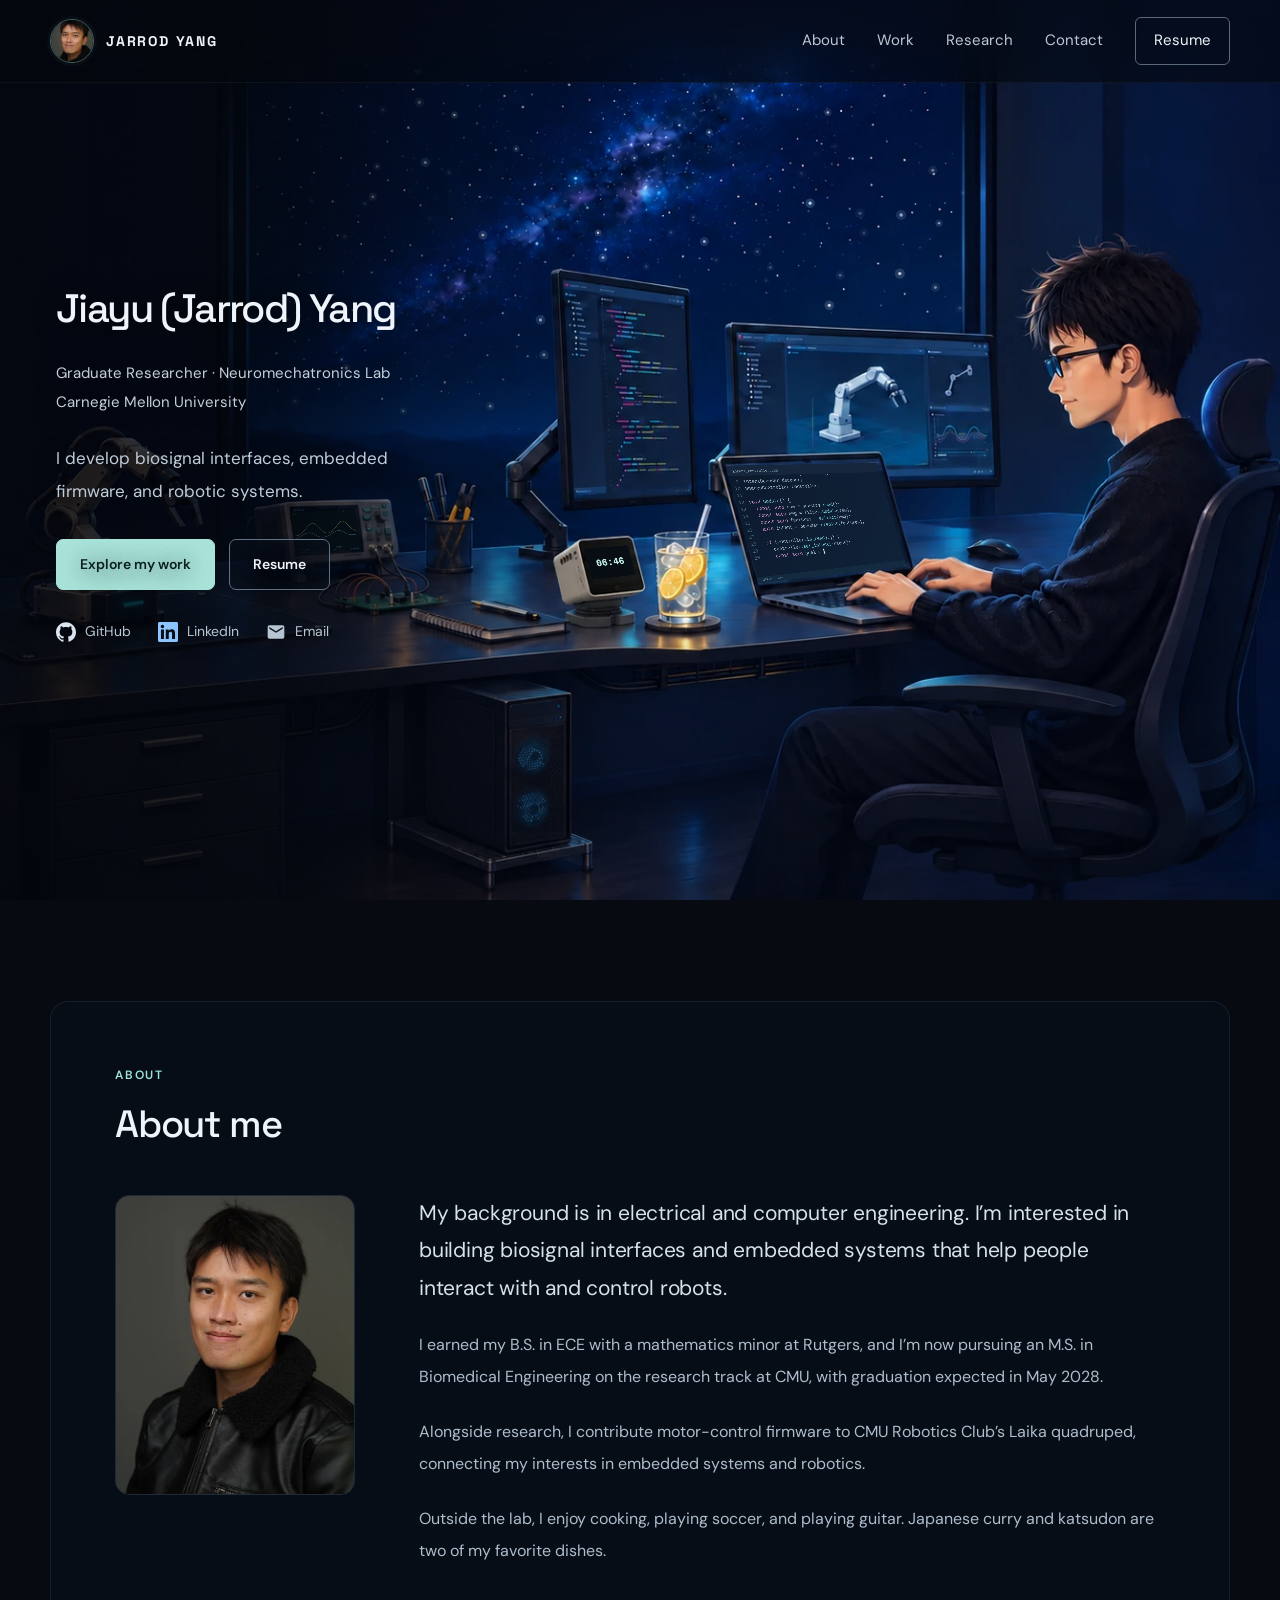
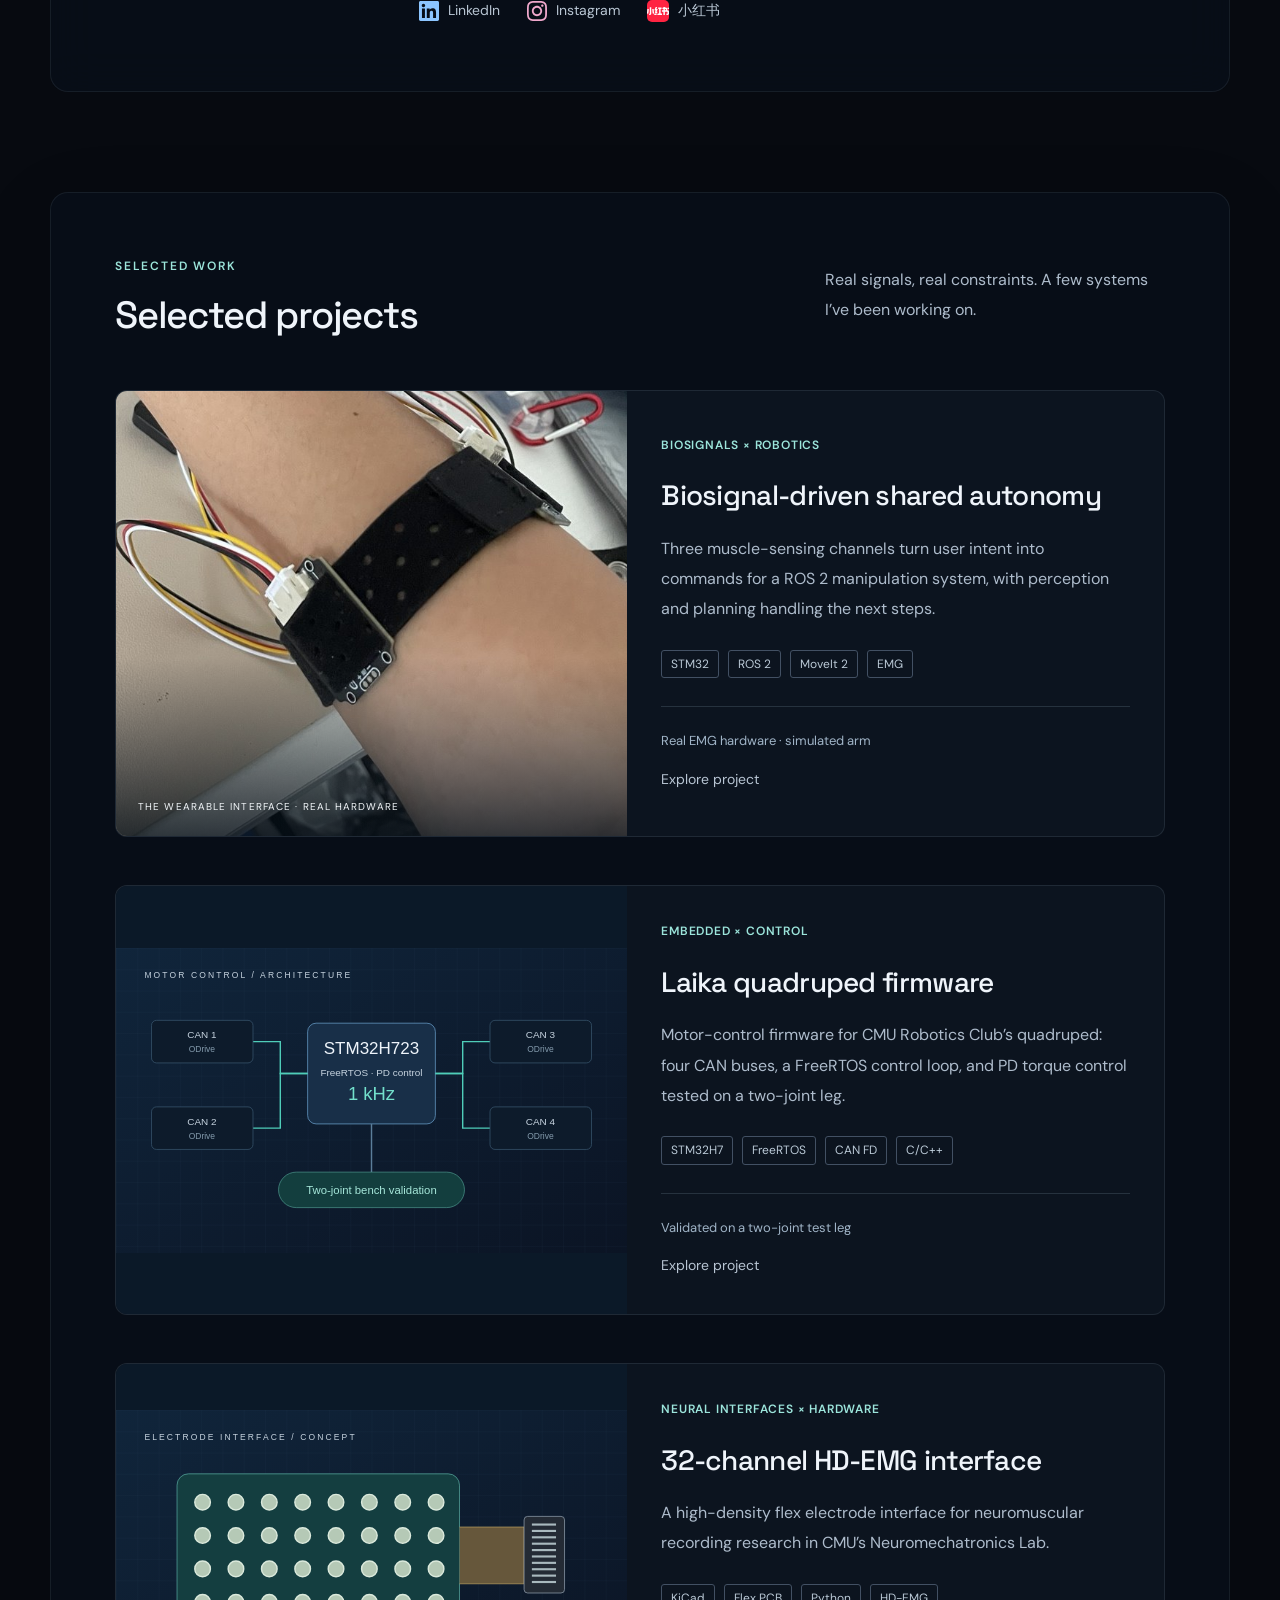
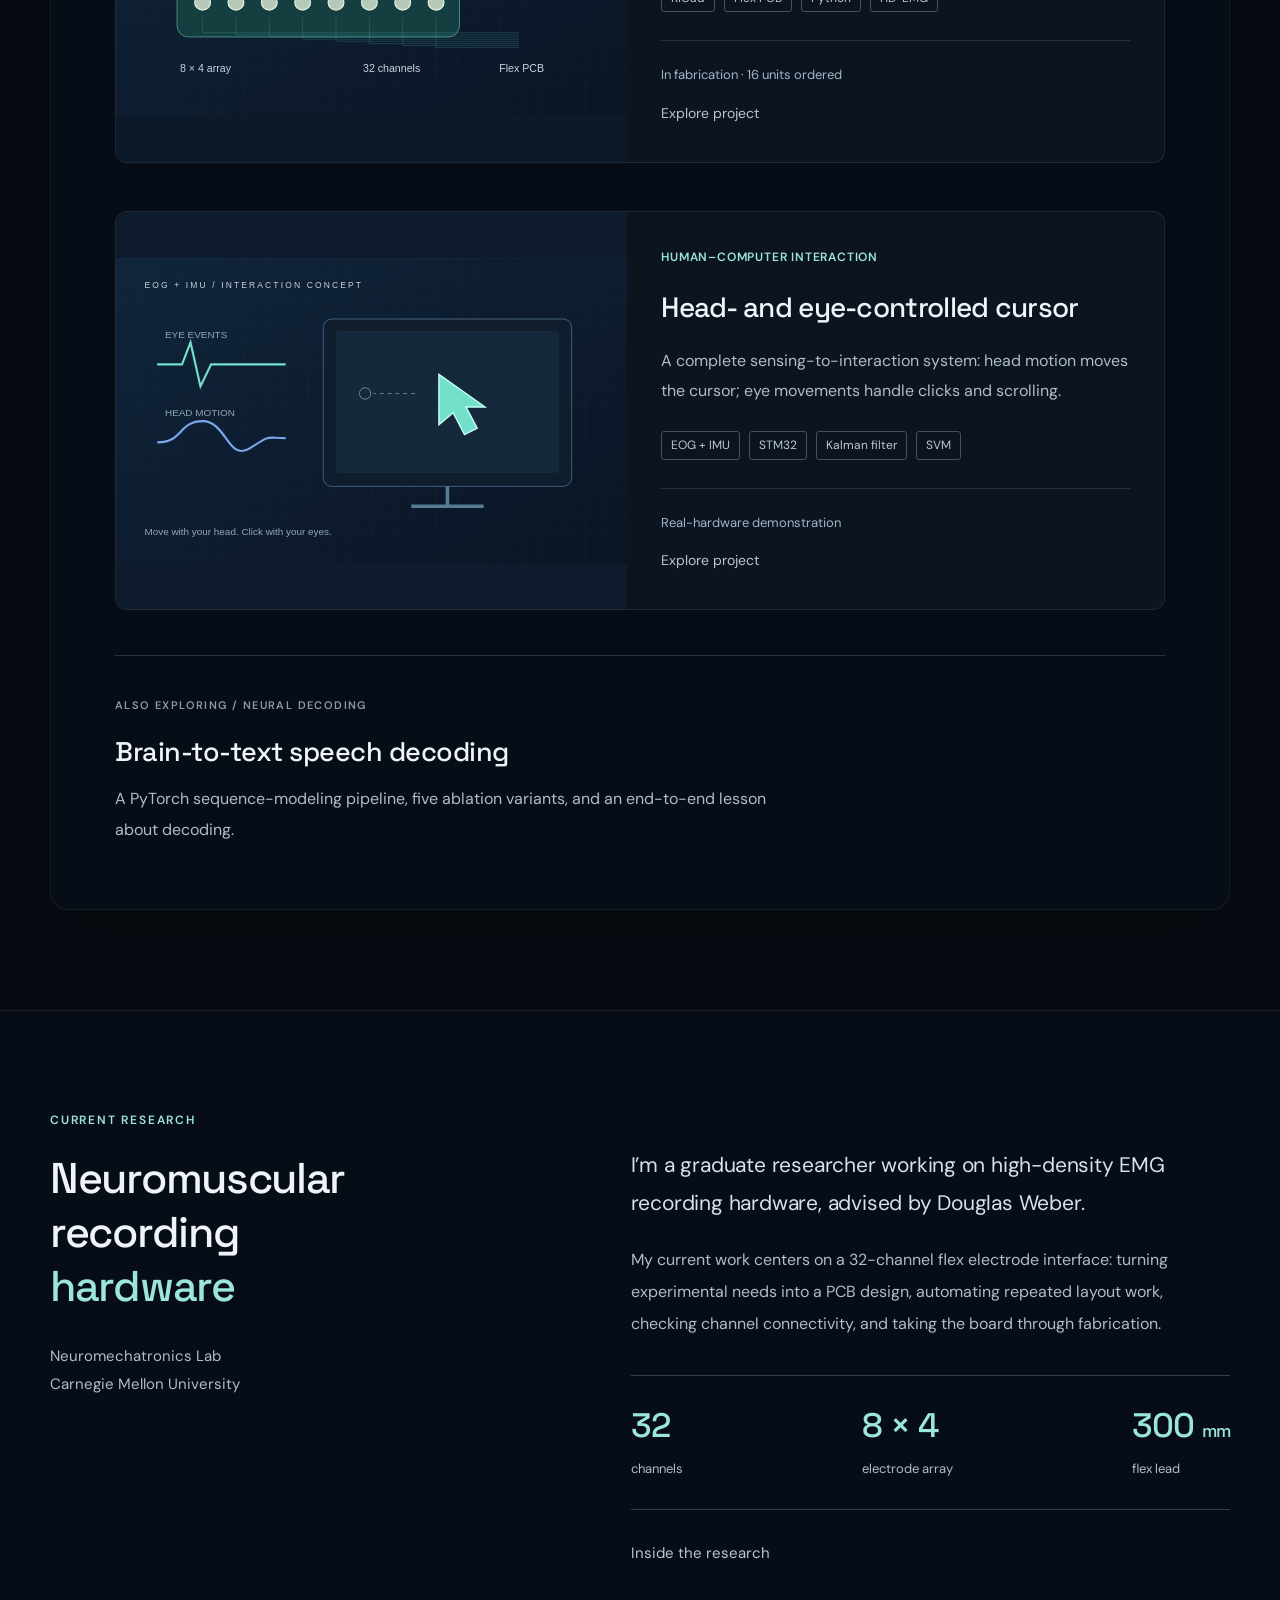
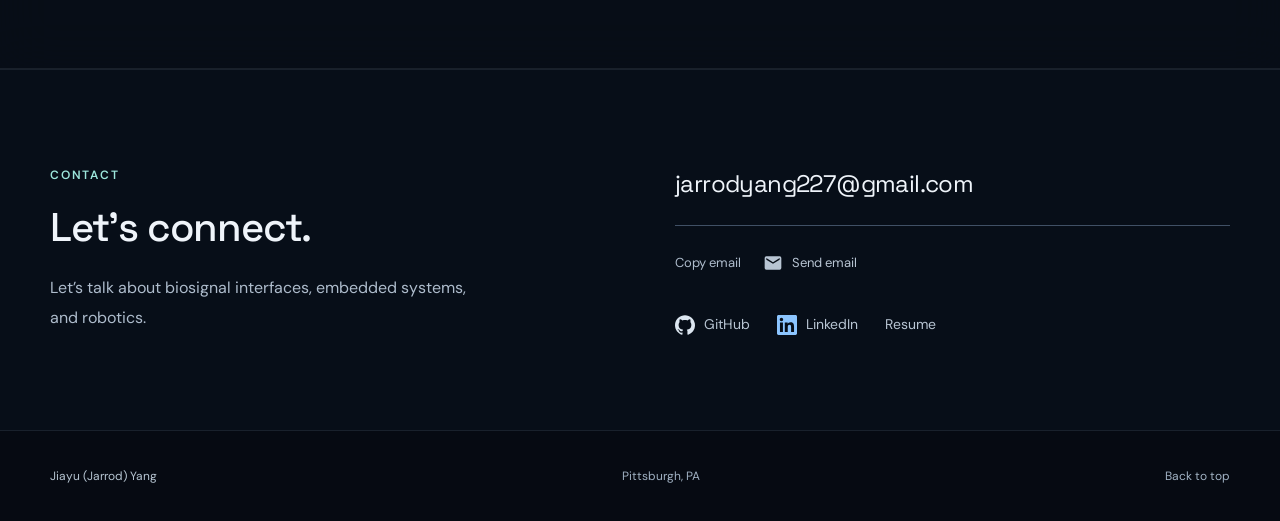
==== commit 875dfcb2: "Email links open in a new tab again; mobile menu opaque; EMG photo fills card Co-Authored-By: Claude" ====
--- a/index.html
+++ b/index.html
@@ -1,4 +1,4 @@
-<!doctype html><html lang="en"><head><meta charset="utf-8"><meta name="viewport" content="width=device-width, initial-scale=1"><meta name="theme-color" content="#090f1b"><title>Jiayu (Jarrod) Yang — Biosignal Interfaces &amp; Embedded Systems · CMU</title><meta name="description" content="Jiayu (Jarrod) Yang is a CMU graduate researcher working across biosignal sensing, embedded systems, and robotics. Explore selected projects and research."><meta property="og:type" content="website"><meta property="og:title" content="Jiayu (Jarrod) Yang — Biosignal Interfaces &amp; Embedded Systems · CMU"><meta property="og:description" content="Jiayu (Jarrod) Yang is a CMU graduate researcher working across biosignal sensing, embedded systems, and robotics. Explore selected projects and research."><meta property="og:image" content="https://jarrod227.github.io/assets/og-image.jpg"><meta property="og:image:width" content="1200"><meta property="og:image:height" content="630"><meta name="twitter:card" content="summary_large_image"><meta property="og:url" content="https://jarrod227.github.io/"><link rel="canonical" href="https://jarrod227.github.io/"><link rel="icon" type="image/png" sizes="32x32" href="/assets/favicon-32.png"><link rel="apple-touch-icon" href="/assets/apple-touch-icon.png"><link rel="stylesheet" href="/style.css"><link rel="stylesheet" href="/night.css?v=20ebaea63279"><script defer src="/script.js?v=20ebaea63279"></script></head><body class="home-page"><div class="night-backdrop" aria-hidden="true"><div class="night-stage"><canvas id="night-sky" class="night-sky"></canvas><canvas id="code-screen" class="code-screen" width="1280" height="880"></canvas><div class="scope-wiring-art"></div><canvas id="scope-screen" class="scope-screen" width="640" height="440"></canvas><canvas id="pc-fans" class="pc-fans" width="480" height="960"></canvas><div class="desk-pet-rest"></div><div class="desk-pet-head"><canvas id="desk-pet-screen" class="desk-pet-screen" width="600" height="400"></canvas></div><div class="typing-hands"></div></div><div class="night-veil"></div></div><a href="#main" class="skip-link">Skip to content</a><header class="site-header"><div class="container nav-wrap"><a href="/" class="brand" aria-label="Jarrod Yang home"><span class="brand-avatar"><img src="/assets/jarrod-yang.webp" alt="" width="44" height="44" decoding="async"></span><span>JARROD YANG</span></a><button class="menu-toggle" aria-label="Open navigation" aria-expanded="false" aria-controls="navigation"><span></span><span></span></button><nav id="navigation" aria-label="Main navigation"><a href="/#about">About</a><a href="/#work">Work</a><a href="/#research">Research</a><a href="/#contact">Contact</a><a href="/resume.html" class="nav-resume">Resume </a></nav></div></header><main id="main"><section class="hero container" id="top"><div class="hero-copy"><h1 class="name-heading">Jiayu (Jarrod) Yang</h1><p class="affiliation">Graduate Researcher · Neuromechatronics Lab<br>Carnegie Mellon University</p><p class="hero-description">I develop biosignal interfaces, embedded firmware, and robotic systems.</p><div class="hero-actions"><a href="#work" class="button button-primary">Explore my work </a><a href="/resume.html" class="button button-secondary">Resume </a></div><div class="quick-links" aria-label="Profile links"><a class="text-link social-link" href="https://github.com/jarrod227" target="_blank" rel="noopener noreferrer"><svg class="social-icon social-icon-github" viewBox="0 0 24 24" width="20" height="20" aria-hidden="true" focusable="false"><path d="M12 .297c-6.63 0-12 5.373-12 12 0 5.303 3.438 9.8 8.205 11.385.6.113.82-.258.82-.577 0-.285-.01-1.04-.015-2.04-3.338.724-4.042-1.61-4.042-1.61C4.422 18.07 3.633 17.7 3.633 17.7c-1.087-.744.084-.729.084-.729 1.205.084 1.838 1.236 1.838 1.236 1.07 1.835 2.809 1.305 3.495.998.108-.776.417-1.305.76-1.605-2.665-.3-5.466-1.332-5.466-5.93 0-1.31.465-2.38 1.235-3.22-.135-.303-.54-1.523.105-3.176 0 0 1.005-.322 3.3 1.23.96-.267 1.98-.399 3-.405 1.02.006 2.04.138 3 .405 2.28-1.552 3.285-1.23 3.285-1.23.645 1.653.24 2.873.12 3.176.765.84 1.23 1.91 1.23 3.22 0 4.61-2.805 5.625-5.475 5.92.42.36.81 1.096.81 2.22 0 1.606-.015 2.896-.015 3.286 0 .315.21.69.825.57C20.565 22.092 24 17.592 24 12.297c0-6.627-5.373-12-12-12"/></svg><span>GitHub</span></a><a class="text-link social-link" href="https://www.linkedin.com/in/jiayuyang227/" target="_blank" rel="noopener noreferrer"><svg class="social-icon social-icon-linkedin" viewBox="0 0 24 24" width="20" height="20" aria-hidden="true" focusable="false"><path d="M20.447 20.452h-3.554v-5.569c0-1.328-.027-3.037-1.852-3.037-1.853 0-2.136 1.445-2.136 2.939v5.667H9.351V9h3.414v1.561h.046c.477-.9 1.637-1.85 3.37-1.85 3.601 0 4.267 2.37 4.267 5.455v6.286zM5.337 7.433c-1.144 0-2.063-.926-2.063-2.065 0-1.138.92-2.063 2.063-2.063 1.14 0 2.064.925 2.064 2.063 0 1.139-.925 2.065-2.064 2.065zm1.782 13.019H3.555V9h3.564v11.452zM22.225 0H1.771C.792 0 0 .774 0 1.729v20.542C0 23.227.792 24 1.771 24h20.451C23.2 24 24 23.227 24 22.271V1.729C24 .774 23.2 0 22.222 0h.003z"/></svg><span>LinkedIn</span></a><a class="text-link social-link" href="mailto:jarrodyang227@gmail.com"><svg class="social-icon social-icon-email" viewBox="0 0 24 24" width="20" height="20" aria-hidden="true" focusable="false"><path d="M20 4H4a2 2 0 0 0-2 2v12a2 2 0 0 0 2 2h16a2 2 0 0 0 2-2V6a2 2 0 0 0-2-2Zm0 4-8 5-8-5V6l8 5 8-5v2Z"/></svg><span>Email</span></a></div></div></section>
+<!doctype html><html lang="en"><head><meta charset="utf-8"><meta name="viewport" content="width=device-width, initial-scale=1"><meta name="theme-color" content="#090f1b"><title>Jiayu (Jarrod) Yang — Biosignal Interfaces &amp; Embedded Systems · CMU</title><meta name="description" content="Jiayu (Jarrod) Yang is a CMU graduate researcher working across biosignal sensing, embedded systems, and robotics. Explore selected projects and research."><meta property="og:type" content="website"><meta property="og:title" content="Jiayu (Jarrod) Yang — Biosignal Interfaces &amp; Embedded Systems · CMU"><meta property="og:description" content="Jiayu (Jarrod) Yang is a CMU graduate researcher working across biosignal sensing, embedded systems, and robotics. Explore selected projects and research."><meta property="og:image" content="https://jarrod227.github.io/assets/og-image.jpg"><meta property="og:image:width" content="1200"><meta property="og:image:height" content="630"><meta name="twitter:card" content="summary_large_image"><meta property="og:url" content="https://jarrod227.github.io/"><link rel="canonical" href="https://jarrod227.github.io/"><link rel="icon" type="image/png" sizes="32x32" href="/assets/favicon-32.png"><link rel="apple-touch-icon" href="/assets/apple-touch-icon.png"><link rel="stylesheet" href="/style.css"><link rel="stylesheet" href="/night.css?v=d626ee204d92"><script defer src="/script.js?v=d626ee204d92"></script></head><body class="home-page"><div class="night-backdrop" aria-hidden="true"><div class="night-stage"><canvas id="night-sky" class="night-sky"></canvas><canvas id="code-screen" class="code-screen" width="1280" height="880"></canvas><div class="scope-wiring-art"></div><canvas id="scope-screen" class="scope-screen" width="640" height="440"></canvas><canvas id="pc-fans" class="pc-fans" width="480" height="960"></canvas><div class="desk-pet-rest"></div><div class="desk-pet-head"><canvas id="desk-pet-screen" class="desk-pet-screen" width="600" height="400"></canvas></div><div class="typing-hands"></div></div><div class="night-veil"></div></div><a href="#main" class="skip-link">Skip to content</a><header class="site-header"><div class="container nav-wrap"><a href="/" class="brand" aria-label="Jarrod Yang home"><span class="brand-avatar"><img src="/assets/jarrod-yang.webp" alt="" width="44" height="44" decoding="async"></span><span>JARROD YANG</span></a><button class="menu-toggle" aria-label="Open navigation" aria-expanded="false" aria-controls="navigation"><span></span><span></span></button><nav id="navigation" aria-label="Main navigation"><a href="/#about">About</a><a href="/#work">Work</a><a href="/#research">Research</a><a href="/#contact">Contact</a><a href="/resume.html" class="nav-resume">Resume </a></nav></div></header><main id="main"><section class="hero container" id="top"><div class="hero-copy"><h1 class="name-heading">Jiayu (Jarrod) Yang</h1><p class="affiliation">Graduate Researcher · Neuromechatronics Lab<br>Carnegie Mellon University</p><p class="hero-description">I develop biosignal interfaces, embedded firmware, and robotic systems.</p><div class="hero-actions"><a href="#work" class="button button-primary">Explore my work </a><a href="/resume.html" class="button button-secondary">Resume </a></div><div class="quick-links" aria-label="Profile links"><a class="text-link social-link" href="https://github.com/jarrod227" target="_blank" rel="noopener noreferrer"><svg class="social-icon social-icon-github" viewBox="0 0 24 24" width="20" height="20" aria-hidden="true" focusable="false"><path d="M12 .297c-6.63 0-12 5.373-12 12 0 5.303 3.438 9.8 8.205 11.385.6.113.82-.258.82-.577 0-.285-.01-1.04-.015-2.04-3.338.724-4.042-1.61-4.042-1.61C4.422 18.07 3.633 17.7 3.633 17.7c-1.087-.744.084-.729.084-.729 1.205.084 1.838 1.236 1.838 1.236 1.07 1.835 2.809 1.305 3.495.998.108-.776.417-1.305.76-1.605-2.665-.3-5.466-1.332-5.466-5.93 0-1.31.465-2.38 1.235-3.22-.135-.303-.54-1.523.105-3.176 0 0 1.005-.322 3.3 1.23.96-.267 1.98-.399 3-.405 1.02.006 2.04.138 3 .405 2.28-1.552 3.285-1.23 3.285-1.23.645 1.653.24 2.873.12 3.176.765.84 1.23 1.91 1.23 3.22 0 4.61-2.805 5.625-5.475 5.92.42.36.81 1.096.81 2.22 0 1.606-.015 2.896-.015 3.286 0 .315.21.69.825.57C20.565 22.092 24 17.592 24 12.297c0-6.627-5.373-12-12-12"/></svg><span>GitHub</span></a><a class="text-link social-link" href="https://www.linkedin.com/in/jiayuyang227/" target="_blank" rel="noopener noreferrer"><svg class="social-icon social-icon-linkedin" viewBox="0 0 24 24" width="20" height="20" aria-hidden="true" focusable="false"><path d="M20.447 20.452h-3.554v-5.569c0-1.328-.027-3.037-1.852-3.037-1.853 0-2.136 1.445-2.136 2.939v5.667H9.351V9h3.414v1.561h.046c.477-.9 1.637-1.85 3.37-1.85 3.601 0 4.267 2.37 4.267 5.455v6.286zM5.337 7.433c-1.144 0-2.063-.926-2.063-2.065 0-1.138.92-2.063 2.063-2.063 1.14 0 2.064.925 2.064 2.063 0 1.139-.925 2.065-2.064 2.065zm1.782 13.019H3.555V9h3.564v11.452zM22.225 0H1.771C.792 0 0 .774 0 1.729v20.542C0 23.227.792 24 1.771 24h20.451C23.2 24 24 23.227 24 22.271V1.729C24 .774 23.2 0 22.222 0h.003z"/></svg><span>LinkedIn</span></a><a class="text-link social-link" href="mailto:jarrodyang227@gmail.com" target="_blank" rel="noopener noreferrer"><svg class="social-icon social-icon-email" viewBox="0 0 24 24" width="20" height="20" aria-hidden="true" focusable="false"><path d="M20 4H4a2 2 0 0 0-2 2v12a2 2 0 0 0 2 2h16a2 2 0 0 0 2-2V6a2 2 0 0 0-2-2Zm0 4-8 5-8-5V6l8 5 8-5v2Z"/></svg><span>Email</span></a></div></div></section>
     <section id="about" class="container about-section">
       <div class="about-heading"><div><p class="eyebrow">ABOUT</p><h2>About me</h2></div></div>
       <div class="about-profile">
@@ -8,4 +8,4 @@
     </section>
     <section id="work" class="container work-section"><div class="section-heading"><div><p class="eyebrow">SELECTED WORK</p><h2>Selected projects</h2></div><p>Real signals, real constraints.<br> A few systems I’ve been working on.</p></div><div class="projects-grid"><article class="project-card featured"><a class="visual-link" href="/projects/shared-autonomy.html" aria-label="Explore Biosignal-driven shared autonomy"><div class="project-visual emg-photo "><img src="/assets/emg-band.jpg" alt="The project’s three-channel EMG band worn on a forearm" width="700" height="610" loading="lazy"><span class="visual-caption">THE WEARABLE INTERFACE · REAL HARDWARE</span></div></a><div class="project-copy"><div class="project-eyebrow"><span>BIOSIGNALS × ROBOTICS</span><span class="project-arrow" aria-hidden="true"></span></div><h3><a href="/projects/shared-autonomy.html">Biosignal-driven shared autonomy</a></h3><p>Three muscle-sensing channels turn user intent into commands for a ROS 2 manipulation system, with perception and planning handling the next steps.</p><div class="tags"><span>STM32</span><span>ROS 2</span><span>MoveIt 2</span><span>EMG</span></div><div class="project-bottom"><span>Real EMG hardware · simulated arm</span><a href="/projects/shared-autonomy.html" class="text-link">Explore project </a></div></div></article><article class="project-card "><a class="visual-link" href="/projects/laika-firmware.html" aria-label="Explore Laika quadruped firmware"><div class="project-visual "><img src="/assets/laika.svg" alt="Laika quadruped firmware conceptual diagram" width="720" height="430" loading="lazy"></div></a><div class="project-copy"><div class="project-eyebrow"><span>EMBEDDED × CONTROL</span><span class="project-arrow" aria-hidden="true"></span></div><h3><a href="/projects/laika-firmware.html">Laika quadruped firmware</a></h3><p>Motor-control firmware for CMU Robotics Club’s quadruped: four CAN buses, a FreeRTOS control loop, and PD torque control tested on a two-joint leg.</p><div class="tags"><span>STM32H7</span><span>FreeRTOS</span><span>CAN FD</span><span>C/C++</span></div><div class="project-bottom"><span>Validated on a two-joint test leg</span><a href="/projects/laika-firmware.html" class="text-link">Explore project </a></div></div></article><article class="project-card "><a class="visual-link" href="/projects/hd-emg.html" aria-label="Explore 32-channel HD-EMG interface"><div class="project-visual "><img src="/assets/hd-emg.svg" alt="32-channel HD-EMG interface conceptual diagram" width="720" height="430" loading="lazy"></div></a><div class="project-copy"><div class="project-eyebrow"><span>NEURAL INTERFACES × HARDWARE</span><span class="project-arrow" aria-hidden="true"></span></div><h3><a href="/projects/hd-emg.html">32-channel HD-EMG interface</a></h3><p>A high-density flex electrode interface for neuromuscular recording research in CMU’s Neuromechatronics Lab.</p><div class="tags"><span>KiCad</span><span>Flex PCB</span><span>Python</span><span>HD-EMG</span></div><div class="project-bottom"><span>In fabrication · 16 units ordered</span><a href="/projects/hd-emg.html" class="text-link">Explore project </a></div></div></article><article class="project-card "><a class="visual-link" href="/projects/eog-cursor.html" aria-label="Explore Head- and eye-controlled cursor"><div class="project-visual "><img src="/assets/cursor.svg" alt="Head- and eye-controlled cursor conceptual diagram" width="720" height="430" loading="lazy"></div></a><div class="project-copy"><div class="project-eyebrow"><span>HUMAN–COMPUTER INTERACTION</span><span class="project-arrow" aria-hidden="true"></span></div><h3><a href="/projects/eog-cursor.html">Head- and eye-controlled cursor</a></h3><p>A complete sensing-to-interaction system: head motion moves the cursor; eye movements handle clicks and scrolling.</p><div class="tags"><span>EOG + IMU</span><span>STM32</span><span>Kalman filter</span><span>SVM</span></div><div class="project-bottom"><span>Real-hardware demonstration</span><a href="/projects/eog-cursor.html" class="text-link">Explore project </a></div></div></article></div><a class="more-project" href="/projects/brain-to-text.html"><div><span class="eyebrow">ALSO EXPLORING / NEURAL DECODING</span><h3>Brain-to-text speech decoding</h3><p>A PyTorch sequence-modeling pipeline, five ablation variants, and an end-to-end lesson about decoding.</p></div><span class="more-arrow" aria-hidden="true"></span></a></section>
     <section id="research" class="research-section"><div class="container research-layout"><div><p class="eyebrow">CURRENT RESEARCH</p><h2>Neuromuscular recording<br> <span>hardware</span></h2><p class="research-affiliation">Neuromechatronics Lab<br>Carnegie Mellon University</p></div><div class="research-copy"><p class="large-copy">I’m a graduate researcher working on high-density EMG recording hardware, advised by Douglas Weber.</p><p>My current work centers on a 32-channel flex electrode interface: turning experimental needs into a PCB design, automating repeated layout work, checking channel connectivity, and taking the board through fabrication.</p><div class="research-specs"><div><strong>32</strong><span>channels</span></div><div><strong>8 × 4</strong><span>electrode array</span></div><div><strong>300 <small>mm</small></strong><span>flex lead</span></div></div><a href="/projects/hd-emg.html" class="text-link">Inside the research </a></div></div></section>
-    <section id="contact" class="contact-section"><div class="container contact-layout"><div><p class="eyebrow">CONTACT</p><h2>Let’s connect.</h2><p>Let’s talk about biosignal interfaces, embedded systems, and robotics.</p></div><div class="contact-links"><div class="email-link"><a class="email-address" href="mailto:jarrodyang227@gmail.com">jarrodyang227@gmail.com</a></div><div class="contact-actions"><button class="copy-email" data-copy-email="jarrodyang227@gmail.com">Copy email</button><a class="text-link social-link" href="mailto:jarrodyang227@gmail.com"><svg class="social-icon social-icon-email" viewBox="0 0 24 24" width="20" height="20" aria-hidden="true" focusable="false"><path d="M20 4H4a2 2 0 0 0-2 2v12a2 2 0 0 0 2 2h16a2 2 0 0 0 2-2V6a2 2 0 0 0-2-2Zm0 4-8 5-8-5V6l8 5 8-5v2Z"/></svg><span>Send email</span></a></div><div class="quick-links"><a class="text-link social-link" href="https://github.com/jarrod227" target="_blank" rel="noopener noreferrer"><svg class="social-icon social-icon-github" viewBox="0 0 24 24" width="20" height="20" aria-hidden="true" focusable="false"><path d="M12 .297c-6.63 0-12 5.373-12 12 0 5.303 3.438 9.8 8.205 11.385.6.113.82-.258.82-.577 0-.285-.01-1.04-.015-2.04-3.338.724-4.042-1.61-4.042-1.61C4.422 18.07 3.633 17.7 3.633 17.7c-1.087-.744.084-.729.084-.729 1.205.084 1.838 1.236 1.838 1.236 1.07 1.835 2.809 1.305 3.495.998.108-.776.417-1.305.76-1.605-2.665-.3-5.466-1.332-5.466-5.93 0-1.31.465-2.38 1.235-3.22-.135-.303-.54-1.523.105-3.176 0 0 1.005-.322 3.3 1.23.96-.267 1.98-.399 3-.405 1.02.006 2.04.138 3 .405 2.28-1.552 3.285-1.23 3.285-1.23.645 1.653.24 2.873.12 3.176.765.84 1.23 1.91 1.23 3.22 0 4.61-2.805 5.625-5.475 5.92.42.36.81 1.096.81 2.22 0 1.606-.015 2.896-.015 3.286 0 .315.21.69.825.57C20.565 22.092 24 17.592 24 12.297c0-6.627-5.373-12-12-12"/></svg><span>GitHub</span></a><a class="text-link social-link" href="https://www.linkedin.com/in/jiayuyang227/" target="_blank" rel="noopener noreferrer"><svg class="social-icon social-icon-linkedin" viewBox="0 0 24 24" width="20" height="20" aria-hidden="true" focusable="false"><path d="M20.447 20.452h-3.554v-5.569c0-1.328-.027-3.037-1.852-3.037-1.853 0-2.136 1.445-2.136 2.939v5.667H9.351V9h3.414v1.561h.046c.477-.9 1.637-1.85 3.37-1.85 3.601 0 4.267 2.37 4.267 5.455v6.286zM5.337 7.433c-1.144 0-2.063-.926-2.063-2.065 0-1.138.92-2.063 2.063-2.063 1.14 0 2.064.925 2.064 2.063 0 1.139-.925 2.065-2.064 2.065zm1.782 13.019H3.555V9h3.564v11.452zM22.225 0H1.771C.792 0 0 .774 0 1.729v20.542C0 23.227.792 24 1.771 24h20.451C23.2 24 24 23.227 24 22.271V1.729C24 .774 23.2 0 22.222 0h.003z"/></svg><span>LinkedIn</span></a><a href="/resume.html" class="text-link">Resume </a></div></div></div></section></main><footer><div class="container footer-inner"><a href="/" class="footer-name">Jiayu (Jarrod) Yang</a><span>Pittsburgh, PA</span><a href="#top">Back to top</a></div></footer><div class="toast" role="status" aria-live="polite"></div></body></html>+    <section id="contact" class="contact-section"><div class="container contact-layout"><div><p class="eyebrow">CONTACT</p><h2>Let’s connect.</h2><p>Let’s talk about biosignal interfaces, embedded systems, and robotics.</p></div><div class="contact-links"><div class="email-link"><a class="email-address" href="mailto:jarrodyang227@gmail.com" target="_blank" rel="noopener noreferrer">jarrodyang227@gmail.com</a></div><div class="contact-actions"><button class="copy-email" data-copy-email="jarrodyang227@gmail.com">Copy email</button><a class="text-link social-link" href="mailto:jarrodyang227@gmail.com" target="_blank" rel="noopener noreferrer"><svg class="social-icon social-icon-email" viewBox="0 0 24 24" width="20" height="20" aria-hidden="true" focusable="false"><path d="M20 4H4a2 2 0 0 0-2 2v12a2 2 0 0 0 2 2h16a2 2 0 0 0 2-2V6a2 2 0 0 0-2-2Zm0 4-8 5-8-5V6l8 5 8-5v2Z"/></svg><span>Send email</span></a></div><div class="quick-links"><a class="text-link social-link" href="https://github.com/jarrod227" target="_blank" rel="noopener noreferrer"><svg class="social-icon social-icon-github" viewBox="0 0 24 24" width="20" height="20" aria-hidden="true" focusable="false"><path d="M12 .297c-6.63 0-12 5.373-12 12 0 5.303 3.438 9.8 8.205 11.385.6.113.82-.258.82-.577 0-.285-.01-1.04-.015-2.04-3.338.724-4.042-1.61-4.042-1.61C4.422 18.07 3.633 17.7 3.633 17.7c-1.087-.744.084-.729.084-.729 1.205.084 1.838 1.236 1.838 1.236 1.07 1.835 2.809 1.305 3.495.998.108-.776.417-1.305.76-1.605-2.665-.3-5.466-1.332-5.466-5.93 0-1.31.465-2.38 1.235-3.22-.135-.303-.54-1.523.105-3.176 0 0 1.005-.322 3.3 1.23.96-.267 1.98-.399 3-.405 1.02.006 2.04.138 3 .405 2.28-1.552 3.285-1.23 3.285-1.23.645 1.653.24 2.873.12 3.176.765.84 1.23 1.91 1.23 3.22 0 4.61-2.805 5.625-5.475 5.92.42.36.81 1.096.81 2.22 0 1.606-.015 2.896-.015 3.286 0 .315.21.69.825.57C20.565 22.092 24 17.592 24 12.297c0-6.627-5.373-12-12-12"/></svg><span>GitHub</span></a><a class="text-link social-link" href="https://www.linkedin.com/in/jiayuyang227/" target="_blank" rel="noopener noreferrer"><svg class="social-icon social-icon-linkedin" viewBox="0 0 24 24" width="20" height="20" aria-hidden="true" focusable="false"><path d="M20.447 20.452h-3.554v-5.569c0-1.328-.027-3.037-1.852-3.037-1.853 0-2.136 1.445-2.136 2.939v5.667H9.351V9h3.414v1.561h.046c.477-.9 1.637-1.85 3.37-1.85 3.601 0 4.267 2.37 4.267 5.455v6.286zM5.337 7.433c-1.144 0-2.063-.926-2.063-2.065 0-1.138.92-2.063 2.063-2.063 1.14 0 2.064.925 2.064 2.063 0 1.139-.925 2.065-2.064 2.065zm1.782 13.019H3.555V9h3.564v11.452zM22.225 0H1.771C.792 0 0 .774 0 1.729v20.542C0 23.227.792 24 1.771 24h20.451C23.2 24 24 23.227 24 22.271V1.729C24 .774 23.2 0 22.222 0h.003z"/></svg><span>LinkedIn</span></a><a href="/resume.html" class="text-link">Resume </a></div></div></div></section></main><footer><div class="container footer-inner"><a href="/" class="footer-name">Jiayu (Jarrod) Yang</a><span>Pittsburgh, PA</span><a href="#top">Back to top</a></div></footer><div class="toast" role="status" aria-live="polite"></div></body></html>
--- a/night.css
+++ b/night.css
@@ -63,3 +63,7 @@
 .desk-pet-rest{background:linear-gradient(173deg,#123449 59%,#183142 68%)}
 .desk-pet-head{background:inherit;transform-origin:57.45% 67.48%}
 .home-page .pet-ready .desk-pet-rest,.home-page .pet-ready .desk-pet-head{opacity:1}
+/* Mobile menu: fully opaque so hero text does not show through */
+nav.open{background:#0a111c}
+/* Let the photo visual fill its card when the card stacks */
+.visual-link>.project-visual{width:100%}
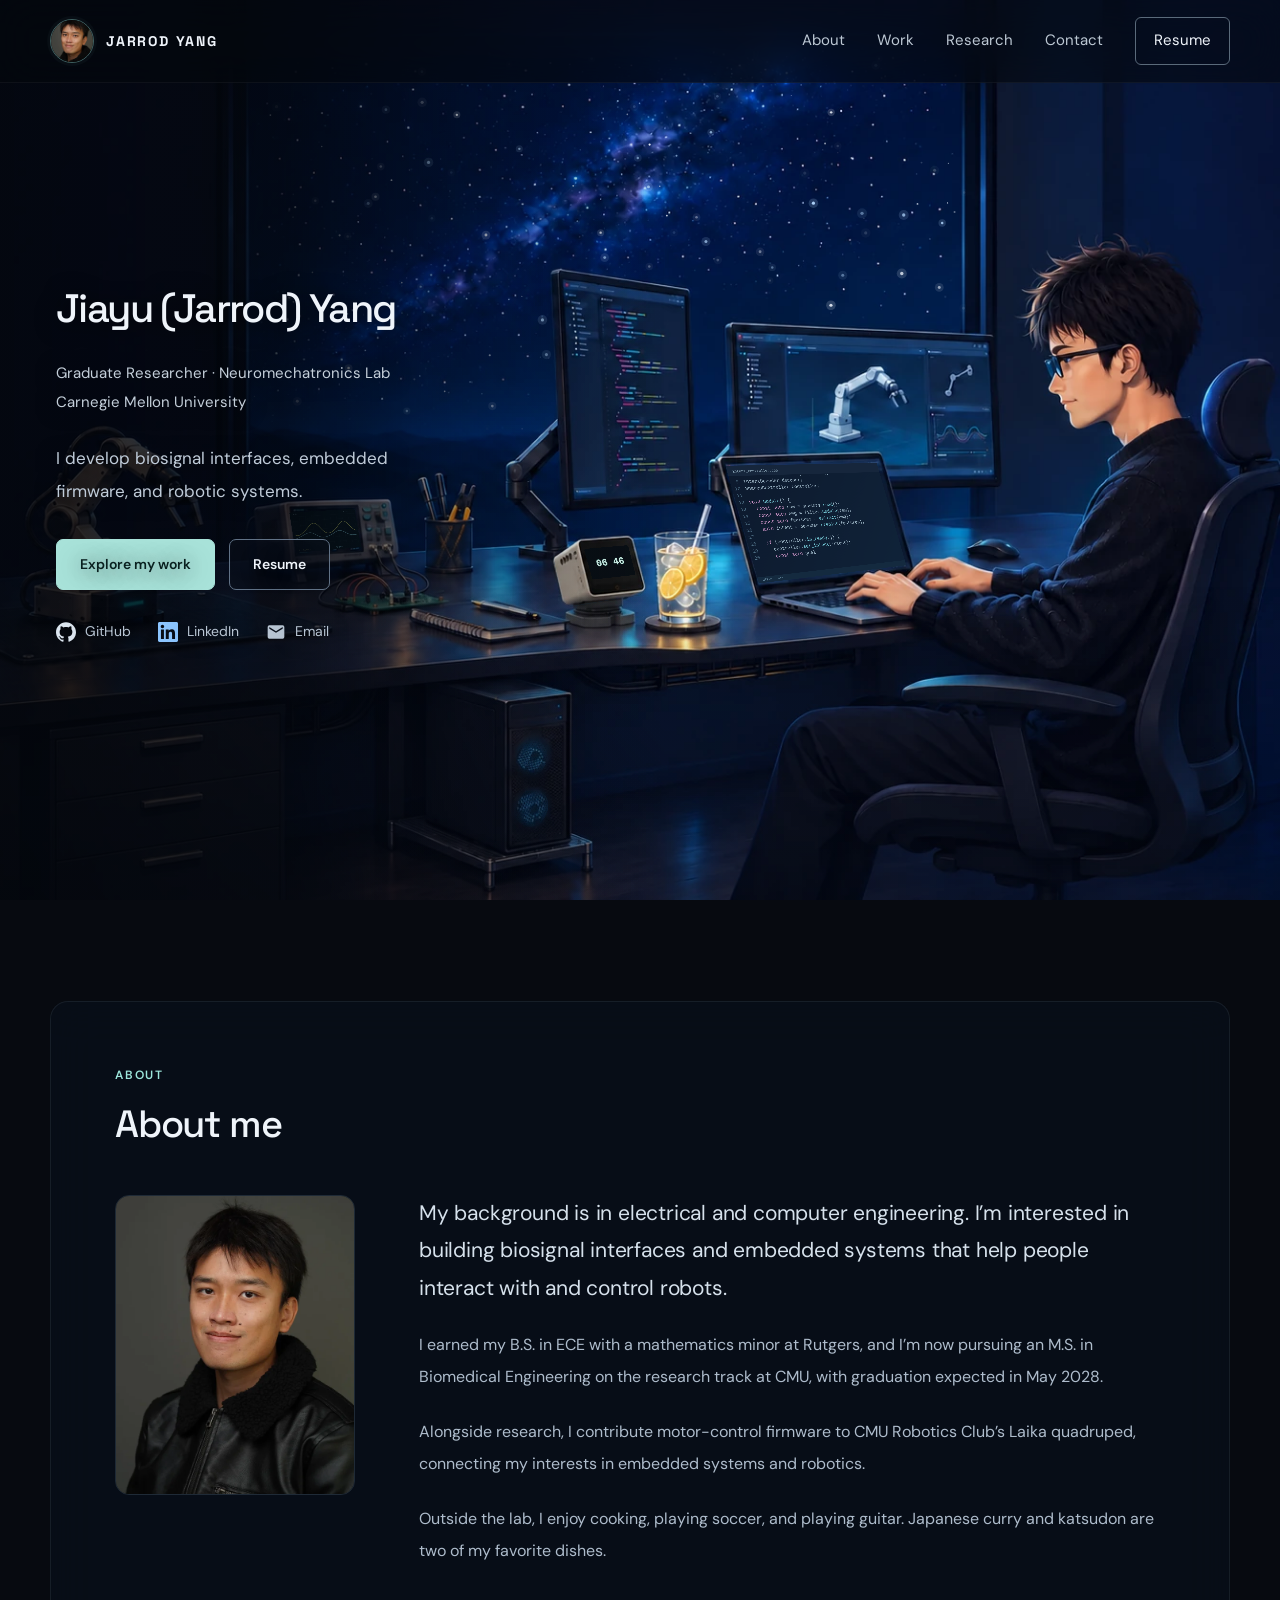
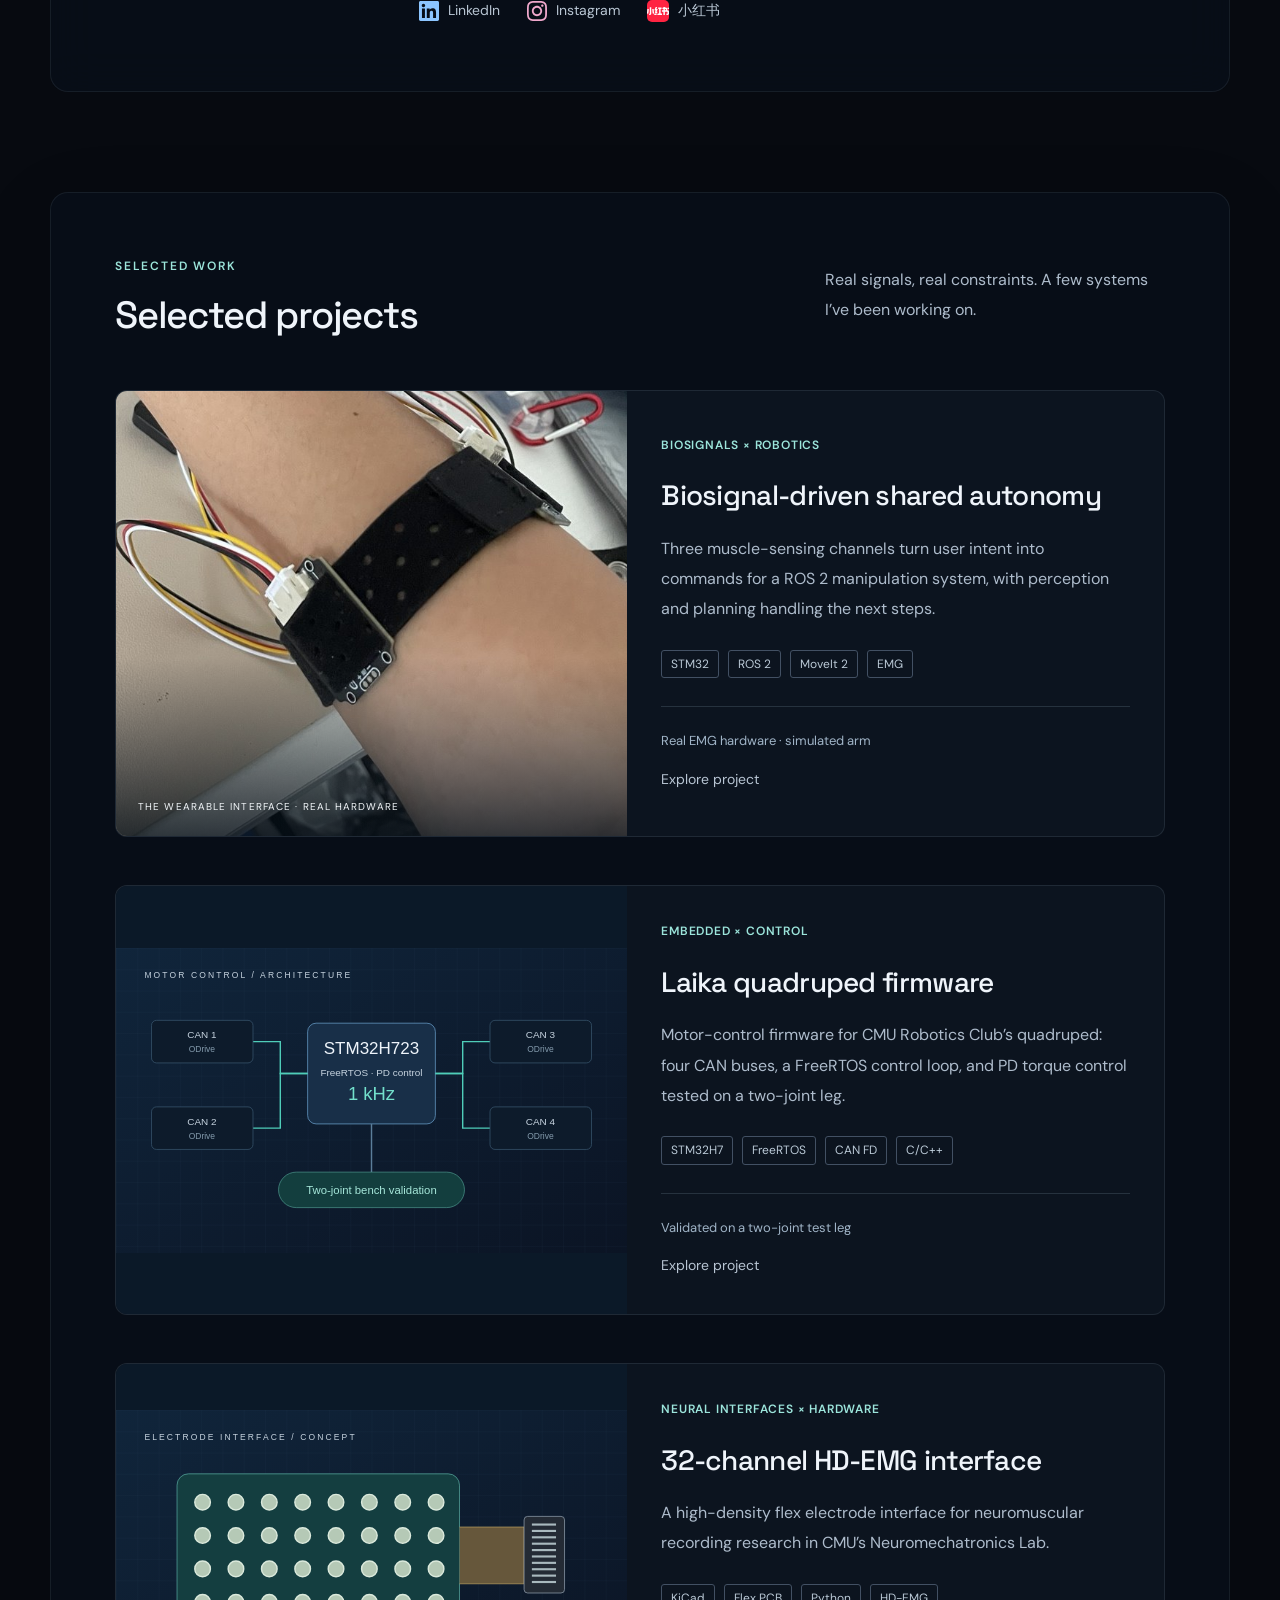
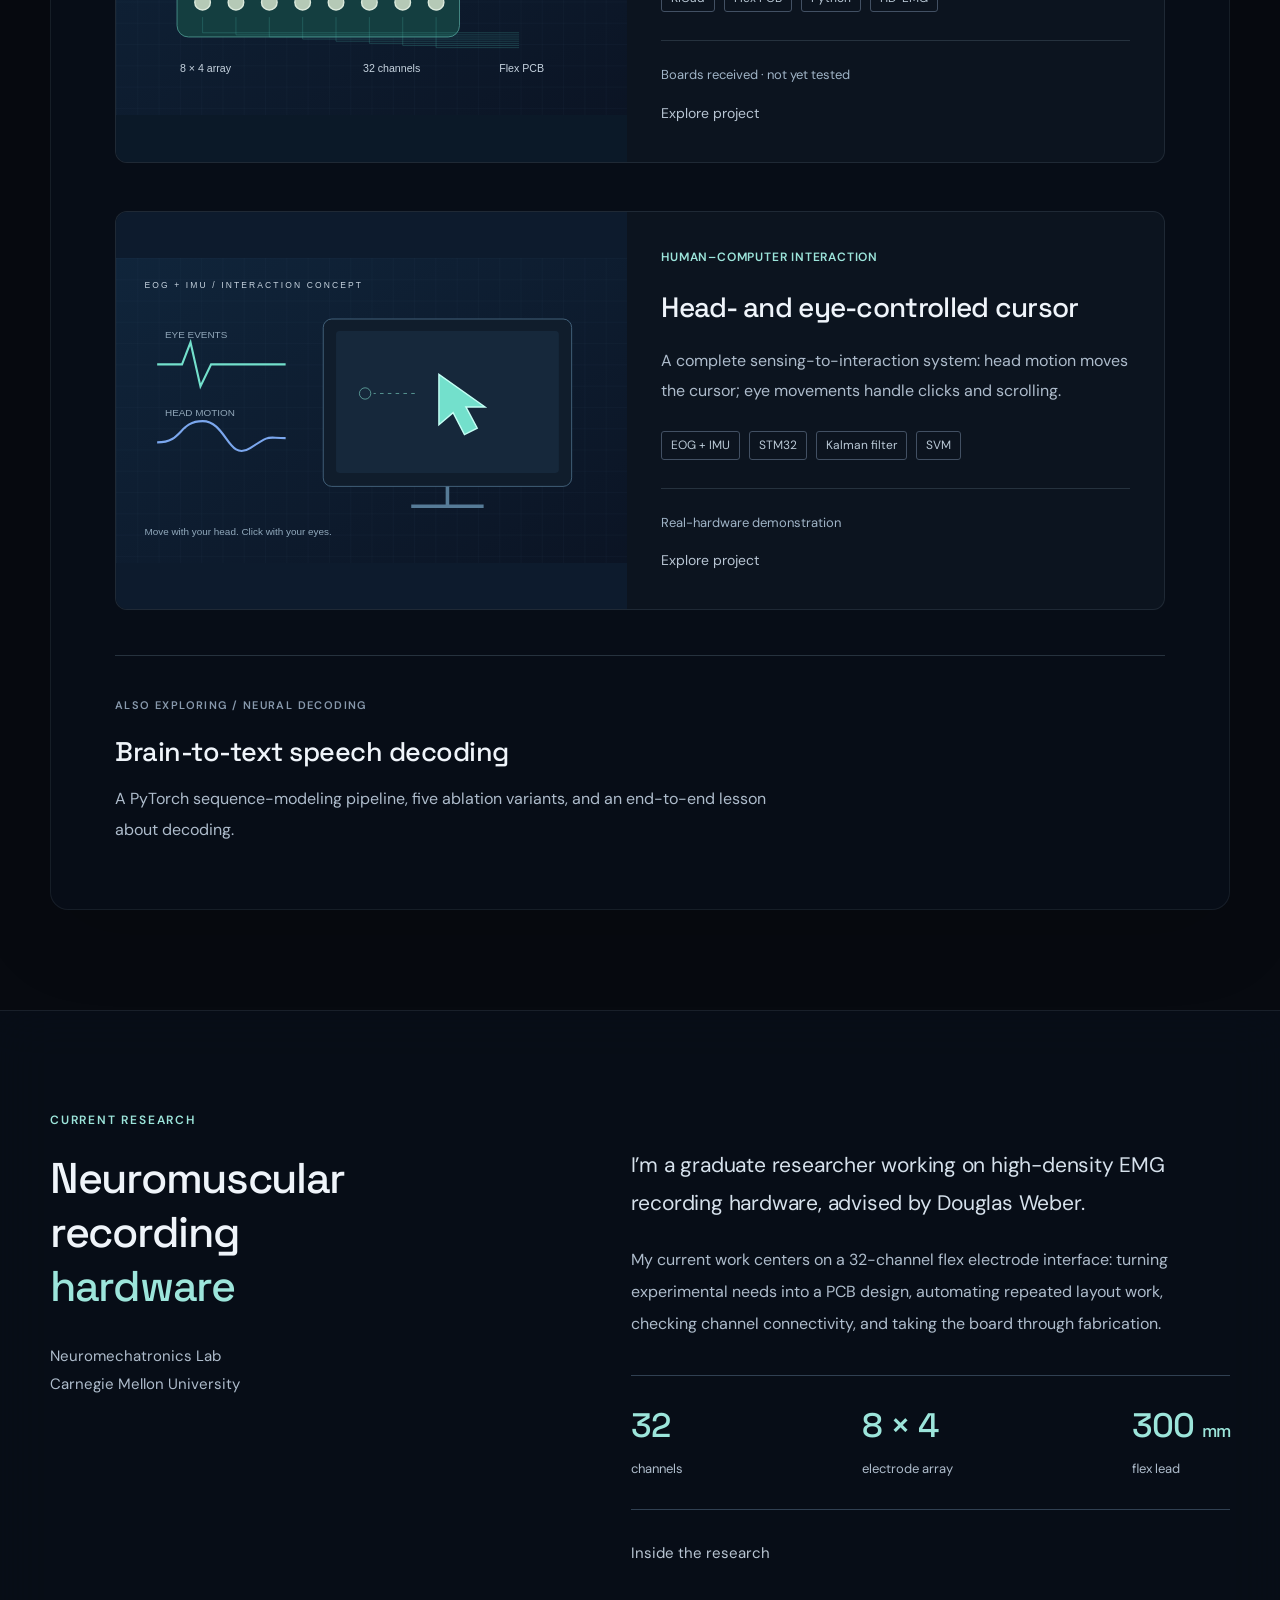
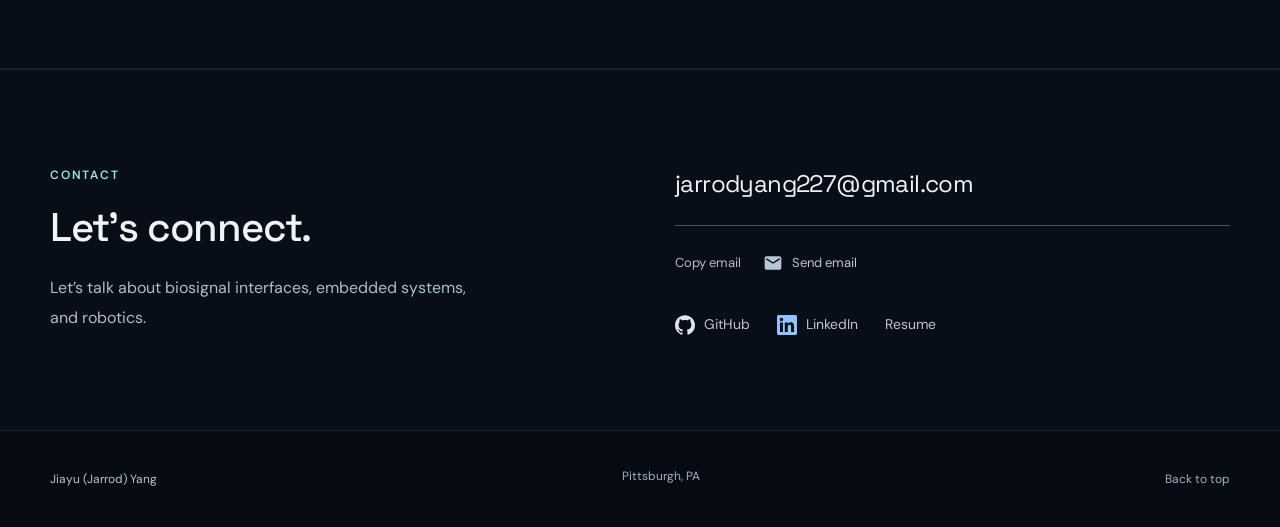
==== commit 8ddbb4da: "HD-EMG: boards received, not yet tested; larger tap targets on small links Co-Authored-By: Claude Op" ====
--- a/index.html
+++ b/index.html
@@ -1,4 +1,4 @@
-<!doctype html><html lang="en"><head><meta charset="utf-8"><meta name="viewport" content="width=device-width, initial-scale=1"><meta name="theme-color" content="#090f1b"><title>Jiayu (Jarrod) Yang — Biosignal Interfaces &amp; Embedded Systems · CMU</title><meta name="description" content="Jiayu (Jarrod) Yang is a CMU graduate researcher working across biosignal sensing, embedded systems, and robotics. Explore selected projects and research."><meta property="og:type" content="website"><meta property="og:title" content="Jiayu (Jarrod) Yang — Biosignal Interfaces &amp; Embedded Systems · CMU"><meta property="og:description" content="Jiayu (Jarrod) Yang is a CMU graduate researcher working across biosignal sensing, embedded systems, and robotics. Explore selected projects and research."><meta property="og:image" content="https://jarrod227.github.io/assets/og-image.jpg"><meta property="og:image:width" content="1200"><meta property="og:image:height" content="630"><meta name="twitter:card" content="summary_large_image"><meta property="og:url" content="https://jarrod227.github.io/"><link rel="canonical" href="https://jarrod227.github.io/"><link rel="icon" type="image/png" sizes="32x32" href="/assets/favicon-32.png"><link rel="apple-touch-icon" href="/assets/apple-touch-icon.png"><link rel="stylesheet" href="/style.css"><link rel="stylesheet" href="/night.css?v=d626ee204d92"><script defer src="/script.js?v=d626ee204d92"></script></head><body class="home-page"><div class="night-backdrop" aria-hidden="true"><div class="night-stage"><canvas id="night-sky" class="night-sky"></canvas><canvas id="code-screen" class="code-screen" width="1280" height="880"></canvas><div class="scope-wiring-art"></div><canvas id="scope-screen" class="scope-screen" width="640" height="440"></canvas><canvas id="pc-fans" class="pc-fans" width="480" height="960"></canvas><div class="desk-pet-rest"></div><div class="desk-pet-head"><canvas id="desk-pet-screen" class="desk-pet-screen" width="600" height="400"></canvas></div><div class="typing-hands"></div></div><div class="night-veil"></div></div><a href="#main" class="skip-link">Skip to content</a><header class="site-header"><div class="container nav-wrap"><a href="/" class="brand" aria-label="Jarrod Yang home"><span class="brand-avatar"><img src="/assets/jarrod-yang.webp" alt="" width="44" height="44" decoding="async"></span><span>JARROD YANG</span></a><button class="menu-toggle" aria-label="Open navigation" aria-expanded="false" aria-controls="navigation"><span></span><span></span></button><nav id="navigation" aria-label="Main navigation"><a href="/#about">About</a><a href="/#work">Work</a><a href="/#research">Research</a><a href="/#contact">Contact</a><a href="/resume.html" class="nav-resume">Resume </a></nav></div></header><main id="main"><section class="hero container" id="top"><div class="hero-copy"><h1 class="name-heading">Jiayu (Jarrod) Yang</h1><p class="affiliation">Graduate Researcher · Neuromechatronics Lab<br>Carnegie Mellon University</p><p class="hero-description">I develop biosignal interfaces, embedded firmware, and robotic systems.</p><div class="hero-actions"><a href="#work" class="button button-primary">Explore my work </a><a href="/resume.html" class="button button-secondary">Resume </a></div><div class="quick-links" aria-label="Profile links"><a class="text-link social-link" href="https://github.com/jarrod227" target="_blank" rel="noopener noreferrer"><svg class="social-icon social-icon-github" viewBox="0 0 24 24" width="20" height="20" aria-hidden="true" focusable="false"><path d="M12 .297c-6.63 0-12 5.373-12 12 0 5.303 3.438 9.8 8.205 11.385.6.113.82-.258.82-.577 0-.285-.01-1.04-.015-2.04-3.338.724-4.042-1.61-4.042-1.61C4.422 18.07 3.633 17.7 3.633 17.7c-1.087-.744.084-.729.084-.729 1.205.084 1.838 1.236 1.838 1.236 1.07 1.835 2.809 1.305 3.495.998.108-.776.417-1.305.76-1.605-2.665-.3-5.466-1.332-5.466-5.93 0-1.31.465-2.38 1.235-3.22-.135-.303-.54-1.523.105-3.176 0 0 1.005-.322 3.3 1.23.96-.267 1.98-.399 3-.405 1.02.006 2.04.138 3 .405 2.28-1.552 3.285-1.23 3.285-1.23.645 1.653.24 2.873.12 3.176.765.84 1.23 1.91 1.23 3.22 0 4.61-2.805 5.625-5.475 5.92.42.36.81 1.096.81 2.22 0 1.606-.015 2.896-.015 3.286 0 .315.21.69.825.57C20.565 22.092 24 17.592 24 12.297c0-6.627-5.373-12-12-12"/></svg><span>GitHub</span></a><a class="text-link social-link" href="https://www.linkedin.com/in/jiayuyang227/" target="_blank" rel="noopener noreferrer"><svg class="social-icon social-icon-linkedin" viewBox="0 0 24 24" width="20" height="20" aria-hidden="true" focusable="false"><path d="M20.447 20.452h-3.554v-5.569c0-1.328-.027-3.037-1.852-3.037-1.853 0-2.136 1.445-2.136 2.939v5.667H9.351V9h3.414v1.561h.046c.477-.9 1.637-1.85 3.37-1.85 3.601 0 4.267 2.37 4.267 5.455v6.286zM5.337 7.433c-1.144 0-2.063-.926-2.063-2.065 0-1.138.92-2.063 2.063-2.063 1.14 0 2.064.925 2.064 2.063 0 1.139-.925 2.065-2.064 2.065zm1.782 13.019H3.555V9h3.564v11.452zM22.225 0H1.771C.792 0 0 .774 0 1.729v20.542C0 23.227.792 24 1.771 24h20.451C23.2 24 24 23.227 24 22.271V1.729C24 .774 23.2 0 22.222 0h.003z"/></svg><span>LinkedIn</span></a><a class="text-link social-link" href="mailto:jarrodyang227@gmail.com" target="_blank" rel="noopener noreferrer"><svg class="social-icon social-icon-email" viewBox="0 0 24 24" width="20" height="20" aria-hidden="true" focusable="false"><path d="M20 4H4a2 2 0 0 0-2 2v12a2 2 0 0 0 2 2h16a2 2 0 0 0 2-2V6a2 2 0 0 0-2-2Zm0 4-8 5-8-5V6l8 5 8-5v2Z"/></svg><span>Email</span></a></div></div></section>
+<!doctype html><html lang="en"><head><meta charset="utf-8"><meta name="viewport" content="width=device-width, initial-scale=1"><meta name="theme-color" content="#090f1b"><title>Jiayu (Jarrod) Yang — Biosignal Interfaces &amp; Embedded Systems · CMU</title><meta name="description" content="Jiayu (Jarrod) Yang is a CMU graduate researcher working across biosignal sensing, embedded systems, and robotics. Explore selected projects and research."><meta property="og:type" content="website"><meta property="og:title" content="Jiayu (Jarrod) Yang — Biosignal Interfaces &amp; Embedded Systems · CMU"><meta property="og:description" content="Jiayu (Jarrod) Yang is a CMU graduate researcher working across biosignal sensing, embedded systems, and robotics. Explore selected projects and research."><meta property="og:image" content="https://jarrod227.github.io/assets/og-image.jpg"><meta property="og:image:width" content="1200"><meta property="og:image:height" content="630"><meta name="twitter:card" content="summary_large_image"><meta property="og:url" content="https://jarrod227.github.io/"><link rel="canonical" href="https://jarrod227.github.io/"><link rel="icon" type="image/png" sizes="32x32" href="/assets/favicon-32.png"><link rel="apple-touch-icon" href="/assets/apple-touch-icon.png"><link rel="stylesheet" href="/style.css"><link rel="stylesheet" href="/night.css?v=dd6689b25235"><script defer src="/script.js?v=dd6689b25235"></script></head><body class="home-page"><div class="night-backdrop" aria-hidden="true"><div class="night-stage"><canvas id="night-sky" class="night-sky"></canvas><canvas id="code-screen" class="code-screen" width="1280" height="880"></canvas><div class="scope-wiring-art"></div><canvas id="scope-screen" class="scope-screen" width="640" height="440"></canvas><canvas id="pc-fans" class="pc-fans" width="480" height="960"></canvas><div class="desk-pet-rest"></div><div class="desk-pet-head"><canvas id="desk-pet-screen" class="desk-pet-screen" width="600" height="400"></canvas></div><div class="typing-hands"></div></div><div class="night-veil"></div></div><a href="#main" class="skip-link">Skip to content</a><header class="site-header"><div class="container nav-wrap"><a href="/" class="brand" aria-label="Jarrod Yang home"><span class="brand-avatar"><img src="/assets/jarrod-yang.webp" alt="" width="44" height="44" decoding="async"></span><span>JARROD YANG</span></a><button class="menu-toggle" aria-label="Open navigation" aria-expanded="false" aria-controls="navigation"><span></span><span></span></button><nav id="navigation" aria-label="Main navigation"><a href="/#about">About</a><a href="/#work">Work</a><a href="/#research">Research</a><a href="/#contact">Contact</a><a href="/resume.html" class="nav-resume">Resume </a></nav></div></header><main id="main"><section class="hero container" id="top"><div class="hero-copy"><h1 class="name-heading">Jiayu (Jarrod) Yang</h1><p class="affiliation">Graduate Researcher · Neuromechatronics Lab<br>Carnegie Mellon University</p><p class="hero-description">I develop biosignal interfaces, embedded firmware, and robotic systems.</p><div class="hero-actions"><a href="#work" class="button button-primary">Explore my work </a><a href="/resume.html" class="button button-secondary">Resume </a></div><div class="quick-links" aria-label="Profile links"><a class="text-link social-link" href="https://github.com/jarrod227" target="_blank" rel="noopener noreferrer"><svg class="social-icon social-icon-github" viewBox="0 0 24 24" width="20" height="20" aria-hidden="true" focusable="false"><path d="M12 .297c-6.63 0-12 5.373-12 12 0 5.303 3.438 9.8 8.205 11.385.6.113.82-.258.82-.577 0-.285-.01-1.04-.015-2.04-3.338.724-4.042-1.61-4.042-1.61C4.422 18.07 3.633 17.7 3.633 17.7c-1.087-.744.084-.729.084-.729 1.205.084 1.838 1.236 1.838 1.236 1.07 1.835 2.809 1.305 3.495.998.108-.776.417-1.305.76-1.605-2.665-.3-5.466-1.332-5.466-5.93 0-1.31.465-2.38 1.235-3.22-.135-.303-.54-1.523.105-3.176 0 0 1.005-.322 3.3 1.23.96-.267 1.98-.399 3-.405 1.02.006 2.04.138 3 .405 2.28-1.552 3.285-1.23 3.285-1.23.645 1.653.24 2.873.12 3.176.765.84 1.23 1.91 1.23 3.22 0 4.61-2.805 5.625-5.475 5.92.42.36.81 1.096.81 2.22 0 1.606-.015 2.896-.015 3.286 0 .315.21.69.825.57C20.565 22.092 24 17.592 24 12.297c0-6.627-5.373-12-12-12"/></svg><span>GitHub</span></a><a class="text-link social-link" href="https://www.linkedin.com/in/jiayuyang227/" target="_blank" rel="noopener noreferrer"><svg class="social-icon social-icon-linkedin" viewBox="0 0 24 24" width="20" height="20" aria-hidden="true" focusable="false"><path d="M20.447 20.452h-3.554v-5.569c0-1.328-.027-3.037-1.852-3.037-1.853 0-2.136 1.445-2.136 2.939v5.667H9.351V9h3.414v1.561h.046c.477-.9 1.637-1.85 3.37-1.85 3.601 0 4.267 2.37 4.267 5.455v6.286zM5.337 7.433c-1.144 0-2.063-.926-2.063-2.065 0-1.138.92-2.063 2.063-2.063 1.14 0 2.064.925 2.064 2.063 0 1.139-.925 2.065-2.064 2.065zm1.782 13.019H3.555V9h3.564v11.452zM22.225 0H1.771C.792 0 0 .774 0 1.729v20.542C0 23.227.792 24 1.771 24h20.451C23.2 24 24 23.227 24 22.271V1.729C24 .774 23.2 0 22.222 0h.003z"/></svg><span>LinkedIn</span></a><a class="text-link social-link" href="mailto:jarrodyang227@gmail.com" target="_blank" rel="noopener noreferrer"><svg class="social-icon social-icon-email" viewBox="0 0 24 24" width="20" height="20" aria-hidden="true" focusable="false"><path d="M20 4H4a2 2 0 0 0-2 2v12a2 2 0 0 0 2 2h16a2 2 0 0 0 2-2V6a2 2 0 0 0-2-2Zm0 4-8 5-8-5V6l8 5 8-5v2Z"/></svg><span>Email</span></a></div></div></section>
     <section id="about" class="container about-section">
       <div class="about-heading"><div><p class="eyebrow">ABOUT</p><h2>About me</h2></div></div>
       <div class="about-profile">
@@ -6,6 +6,6 @@
         <div class="about-copy"><p class="large-copy">My background is in electrical and computer engineering. I’m interested in building biosignal interfaces and embedded systems that help people interact with and control robots.</p><p>I earned my B.S. in ECE with a mathematics minor at Rutgers, and I’m now pursuing an M.S. in Biomedical Engineering on the research track at CMU, with graduation expected in May 2028.</p><p>Alongside research, I contribute motor-control firmware to CMU Robotics Club’s Laika quadruped, connecting my interests in embedded systems and robotics.</p><p>Outside the lab, I enjoy cooking, playing soccer, and playing guitar. Japanese curry and katsudon are two of my favorite dishes.</p><div class="about-social-links" aria-label="Social profiles"><a class="text-link social-link" href="https://www.linkedin.com/in/jiayuyang227/" target="_blank" rel="noopener noreferrer"><svg class="social-icon social-icon-linkedin" viewBox="0 0 24 24" width="20" height="20" aria-hidden="true" focusable="false"><path d="M20.447 20.452h-3.554v-5.569c0-1.328-.027-3.037-1.852-3.037-1.853 0-2.136 1.445-2.136 2.939v5.667H9.351V9h3.414v1.561h.046c.477-.9 1.637-1.85 3.37-1.85 3.601 0 4.267 2.37 4.267 5.455v6.286zM5.337 7.433c-1.144 0-2.063-.926-2.063-2.065 0-1.138.92-2.063 2.063-2.063 1.14 0 2.064.925 2.064 2.063 0 1.139-.925 2.065-2.064 2.065zm1.782 13.019H3.555V9h3.564v11.452zM22.225 0H1.771C.792 0 0 .774 0 1.729v20.542C0 23.227.792 24 1.771 24h20.451C23.2 24 24 23.227 24 22.271V1.729C24 .774 23.2 0 22.222 0h.003z"/></svg><span>LinkedIn</span></a><a class="text-link social-link" href="https://www.instagram.com/jarrodyang227/" target="_blank" rel="noopener noreferrer"><svg class="social-icon social-icon-instagram" viewBox="0 0 24 24" width="20" height="20" aria-hidden="true" focusable="false"><path d="M12 0C8.74 0 8.333.015 7.053.072 5.775.132 4.905.333 4.14.63c-.789.306-1.459.717-2.126 1.384S.935 3.35.63 4.14C.333 4.905.131 5.775.072 7.053.012 8.333 0 8.74 0 12s.015 3.667.072 4.947c.06 1.277.261 2.148.558 2.913.306.788.717 1.459 1.384 2.126.667.666 1.336 1.079 2.126 1.384.766.296 1.636.499 2.913.558C8.333 23.988 8.74 24 12 24s3.667-.015 4.947-.072c1.277-.06 2.148-.262 2.913-.558.788-.306 1.459-.718 2.126-1.384.666-.667 1.079-1.335 1.384-2.126.296-.765.499-1.636.558-2.913.06-1.28.072-1.687.072-4.947s-.015-3.667-.072-4.947c-.06-1.277-.262-2.149-.558-2.913-.306-.789-.718-1.459-1.384-2.126C21.319 1.347 20.651.935 19.86.63c-.765-.297-1.636-.499-2.913-.558C15.667.012 15.26 0 12 0zm0 2.16c3.203 0 3.585.016 4.85.071 1.17.055 1.805.249 2.227.415.562.217.96.477 1.382.896.419.42.679.819.896 1.381.164.422.36 1.057.413 2.227.057 1.266.07 1.646.07 4.85s-.015 3.585-.074 4.85c-.061 1.17-.256 1.805-.421 2.227-.224.562-.479.96-.899 1.382-.419.419-.824.679-1.38.896-.42.164-1.065.36-2.235.413-1.274.057-1.649.07-4.859.07-3.211 0-3.586-.015-4.859-.074-1.171-.061-1.816-.256-2.236-.421-.569-.224-.96-.479-1.379-.899-.421-.419-.69-.824-.9-1.38-.165-.42-.359-1.065-.42-2.235-.045-1.26-.061-1.649-.061-4.844 0-3.196.016-3.586.061-4.861.061-1.17.255-1.814.42-2.234.21-.57.479-.96.9-1.381.419-.419.81-.689 1.379-.898.42-.166 1.051-.361 2.221-.421 1.275-.045 1.65-.06 4.859-.06l.045.03zm0 3.678c-3.405 0-6.162 2.76-6.162 6.162 0 3.405 2.76 6.162 6.162 6.162 3.405 0 6.162-2.76 6.162-6.162 0-3.405-2.76-6.162-6.162-6.162zM12 16c-2.21 0-4-1.79-4-4s1.79-4 4-4 4 1.79 4 4-1.79 4-4 4zm7.846-10.405c0 .795-.646 1.44-1.44 1.44-.795 0-1.44-.646-1.44-1.44 0-.794.646-1.439 1.44-1.439.793-.001 1.44.645 1.44 1.439z"/></svg><span>Instagram</span></a><a class="text-link social-link" href="https://www.xiaohongshu.com/user/profile/61d6fb76000000001000f3a0" target="_blank" rel="noopener noreferrer"><svg class="social-icon social-icon-xiaohongshu" viewBox="0 0 24 24" width="20" height="20" aria-hidden="true" focusable="false"><path d="M22.405 9.879c.002.016.01.02.07.019h.725a.797.797 0 0 0 .78-.972.794.794 0 0 0-.884-.618.795.795 0 0 0-.692.794c0 .101-.002.666.001.777zm-11.509 4.808c-.203.001-1.353.004-1.685.003a2.528 2.528 0 0 1-.766-.126.025.025 0 0 0-.03.014L7.7 16.127a.025.025 0 0 0 .01.032c.111.06.336.124.495.124.66.01 1.32.002 1.981 0 .01 0 .02-.006.023-.015l.712-1.545a.025.025 0 0 0-.024-.036zM.477 9.91c-.071 0-.076.002-.076.01a.834.834 0 0 0-.01.08c-.027.397-.038.495-.234 3.06-.012.24-.034.389-.135.607-.026.057-.033.042.003.112.046.092.681 1.523.787 1.74.008.015.011.02.017.02.008 0 .033-.026.047-.044.147-.187.268-.391.371-.606.306-.635.44-1.325.486-1.706.014-.11.021-.22.03-.33l.204-2.616.022-.293c.003-.029 0-.033-.03-.034zm7.203 3.757a1.427 1.427 0 0 1-.135-.607c-.004-.084-.031-.39-.235-3.06a.443.443 0 0 0-.01-.082c-.004-.011-.052-.008-.076-.008h-1.48c-.03.001-.034.005-.03.034l.021.293c.076.982.153 1.964.233 2.946.05.4.186 1.085.487 1.706.103.215.223.419.37.606.015.018.037.051.048.049.02-.003.742-1.642.804-1.765.036-.07.03-.055.003-.112zm3.861-.913h-.872a.126.126 0 0 1-.116-.178l1.178-2.625a.025.025 0 0 0-.023-.035l-1.318-.003a.148.148 0 0 1-.135-.21l.876-1.954a.025.025 0 0 0-.023-.035h-1.56c-.01 0-.02.006-.024.015l-.926 2.068c-.085.169-.314.634-.399.938a.534.534 0 0 0-.02.191.46.46 0 0 0 .23.378.981.981 0 0 0 .46.119h.59c.041 0-.688 1.482-.834 1.972a.53.53 0 0 0-.023.172.465.465 0 0 0 .23.398c.15.092.342.12.475.12l1.66-.001c.01 0 .02-.006.023-.015l.575-1.28a.025.025 0 0 0-.024-.035zm-6.93-4.937H3.1a.032.032 0 0 0-.034.033c0 1.048-.01 2.795-.01 6.829 0 .288-.269.262-.28.262h-.74c-.04.001-.044.004-.04.047.001.037.465 1.064.555 1.263.01.02.03.033.051.033.157.003.767.009.938-.014.153-.02.3-.06.438-.132.3-.156.49-.419.595-.765.052-.172.075-.353.075-.533.002-2.33 0-4.66-.007-6.991a.032.032 0 0 0-.032-.032zm11.784 6.896c0-.014-.01-.021-.024-.022h-1.465c-.048-.001-.049-.002-.05-.049v-4.66c0-.072-.005-.07.07-.07h.863c.08 0 .075.004.075-.074V8.393c0-.082.006-.076-.08-.076h-3.5c-.064 0-.075-.006-.075.073v1.445c0 .083-.006.077.08.077h.854c.075 0 .07-.004.07.07v4.624c0 .095.008.084-.085.084-.37 0-1.11-.002-1.304 0-.048.001-.06.03-.06.03l-.697 1.519s-.014.025-.008.036c.006.01.013.008.058.008 1.748.003 3.495.002 5.243.002.03-.001.034-.006.035-.033v-1.539zm4.177-3.43c0 .013-.007.023-.02.024-.346.006-.692.004-1.037.004-.014-.002-.022-.01-.022-.024-.005-.434-.007-.869-.01-1.303 0-.072-.006-.071.07-.07l.733-.003c.041 0 .081.002.12.015.093.025.16.107.165.204.006.431.002 1.153.001 1.153zm2.67.244a1.953 1.953 0 0 0-.883-.222h-.18c-.04-.001-.04-.003-.042-.04V10.21c0-.132-.007-.263-.025-.394a1.823 1.823 0 0 0-.153-.53 1.533 1.533 0 0 0-.677-.71 2.167 2.167 0 0 0-1-.258c-.153-.003-.567 0-.72 0-.07 0-.068.004-.068-.065V7.76c0-.031-.01-.041-.046-.039H17.93s-.016 0-.023.007c-.006.006-.008.012-.008.023v.546c-.008.036-.057.015-.082.022h-.95c-.022.002-.028.008-.03.032v1.481c0 .09-.004.082.082.082h.913c.082 0 .072.128.072.128V11.19s.003.117-.06.117h-1.482c-.068 0-.06.082-.06.082v1.445s-.01.068.064.068h1.457c.082 0 .076-.006.076.079v3.225c0 .088-.007.081.082.081h1.43c.09 0 .082.007.082-.08v-3.27c0-.029.006-.035.033-.035l2.323-.003c.098 0 .191.02.28.061a.46.46 0 0 1 .274.407c.008.395.003.79.003 1.185 0 .259-.107.367-.33.367h-1.218c-.023.002-.029.008-.028.033.184.437.374.871.57 1.303a.045.045 0 0 0 .04.026c.17.005.34.002.51.003.15-.002.517.004.666-.01a2.03 2.03 0 0 0 .408-.075c.59-.18.975-.698.976-1.313v-1.981c0-.128-.01-.254-.034-.38 0 .078-.029-.641-.724-.998z"/></svg><span>小红书</span></a></div></div>
       </div>
     </section>
-    <section id="work" class="container work-section"><div class="section-heading"><div><p class="eyebrow">SELECTED WORK</p><h2>Selected projects</h2></div><p>Real signals, real constraints.<br> A few systems I’ve been working on.</p></div><div class="projects-grid"><article class="project-card featured"><a class="visual-link" href="/projects/shared-autonomy.html" aria-label="Explore Biosignal-driven shared autonomy"><div class="project-visual emg-photo "><img src="/assets/emg-band.jpg" alt="The project’s three-channel EMG band worn on a forearm" width="700" height="610" loading="lazy"><span class="visual-caption">THE WEARABLE INTERFACE · REAL HARDWARE</span></div></a><div class="project-copy"><div class="project-eyebrow"><span>BIOSIGNALS × ROBOTICS</span><span class="project-arrow" aria-hidden="true"></span></div><h3><a href="/projects/shared-autonomy.html">Biosignal-driven shared autonomy</a></h3><p>Three muscle-sensing channels turn user intent into commands for a ROS 2 manipulation system, with perception and planning handling the next steps.</p><div class="tags"><span>STM32</span><span>ROS 2</span><span>MoveIt 2</span><span>EMG</span></div><div class="project-bottom"><span>Real EMG hardware · simulated arm</span><a href="/projects/shared-autonomy.html" class="text-link">Explore project </a></div></div></article><article class="project-card "><a class="visual-link" href="/projects/laika-firmware.html" aria-label="Explore Laika quadruped firmware"><div class="project-visual "><img src="/assets/laika.svg" alt="Laika quadruped firmware conceptual diagram" width="720" height="430" loading="lazy"></div></a><div class="project-copy"><div class="project-eyebrow"><span>EMBEDDED × CONTROL</span><span class="project-arrow" aria-hidden="true"></span></div><h3><a href="/projects/laika-firmware.html">Laika quadruped firmware</a></h3><p>Motor-control firmware for CMU Robotics Club’s quadruped: four CAN buses, a FreeRTOS control loop, and PD torque control tested on a two-joint leg.</p><div class="tags"><span>STM32H7</span><span>FreeRTOS</span><span>CAN FD</span><span>C/C++</span></div><div class="project-bottom"><span>Validated on a two-joint test leg</span><a href="/projects/laika-firmware.html" class="text-link">Explore project </a></div></div></article><article class="project-card "><a class="visual-link" href="/projects/hd-emg.html" aria-label="Explore 32-channel HD-EMG interface"><div class="project-visual "><img src="/assets/hd-emg.svg" alt="32-channel HD-EMG interface conceptual diagram" width="720" height="430" loading="lazy"></div></a><div class="project-copy"><div class="project-eyebrow"><span>NEURAL INTERFACES × HARDWARE</span><span class="project-arrow" aria-hidden="true"></span></div><h3><a href="/projects/hd-emg.html">32-channel HD-EMG interface</a></h3><p>A high-density flex electrode interface for neuromuscular recording research in CMU’s Neuromechatronics Lab.</p><div class="tags"><span>KiCad</span><span>Flex PCB</span><span>Python</span><span>HD-EMG</span></div><div class="project-bottom"><span>In fabrication · 16 units ordered</span><a href="/projects/hd-emg.html" class="text-link">Explore project </a></div></div></article><article class="project-card "><a class="visual-link" href="/projects/eog-cursor.html" aria-label="Explore Head- and eye-controlled cursor"><div class="project-visual "><img src="/assets/cursor.svg" alt="Head- and eye-controlled cursor conceptual diagram" width="720" height="430" loading="lazy"></div></a><div class="project-copy"><div class="project-eyebrow"><span>HUMAN–COMPUTER INTERACTION</span><span class="project-arrow" aria-hidden="true"></span></div><h3><a href="/projects/eog-cursor.html">Head- and eye-controlled cursor</a></h3><p>A complete sensing-to-interaction system: head motion moves the cursor; eye movements handle clicks and scrolling.</p><div class="tags"><span>EOG + IMU</span><span>STM32</span><span>Kalman filter</span><span>SVM</span></div><div class="project-bottom"><span>Real-hardware demonstration</span><a href="/projects/eog-cursor.html" class="text-link">Explore project </a></div></div></article></div><a class="more-project" href="/projects/brain-to-text.html"><div><span class="eyebrow">ALSO EXPLORING / NEURAL DECODING</span><h3>Brain-to-text speech decoding</h3><p>A PyTorch sequence-modeling pipeline, five ablation variants, and an end-to-end lesson about decoding.</p></div><span class="more-arrow" aria-hidden="true"></span></a></section>
+    <section id="work" class="container work-section"><div class="section-heading"><div><p class="eyebrow">SELECTED WORK</p><h2>Selected projects</h2></div><p>Real signals, real constraints.<br> A few systems I’ve been working on.</p></div><div class="projects-grid"><article class="project-card featured"><a class="visual-link" href="/projects/shared-autonomy.html" aria-label="Explore Biosignal-driven shared autonomy"><div class="project-visual emg-photo "><img src="/assets/emg-band.jpg" alt="The project’s three-channel EMG band worn on a forearm" width="700" height="610" loading="lazy"><span class="visual-caption">THE WEARABLE INTERFACE · REAL HARDWARE</span></div></a><div class="project-copy"><div class="project-eyebrow"><span>BIOSIGNALS × ROBOTICS</span><span class="project-arrow" aria-hidden="true"></span></div><h3><a href="/projects/shared-autonomy.html">Biosignal-driven shared autonomy</a></h3><p>Three muscle-sensing channels turn user intent into commands for a ROS 2 manipulation system, with perception and planning handling the next steps.</p><div class="tags"><span>STM32</span><span>ROS 2</span><span>MoveIt 2</span><span>EMG</span></div><div class="project-bottom"><span>Real EMG hardware · simulated arm</span><a href="/projects/shared-autonomy.html" class="text-link">Explore project </a></div></div></article><article class="project-card "><a class="visual-link" href="/projects/laika-firmware.html" aria-label="Explore Laika quadruped firmware"><div class="project-visual "><img src="/assets/laika.svg" alt="Laika quadruped firmware conceptual diagram" width="720" height="430" loading="lazy"></div></a><div class="project-copy"><div class="project-eyebrow"><span>EMBEDDED × CONTROL</span><span class="project-arrow" aria-hidden="true"></span></div><h3><a href="/projects/laika-firmware.html">Laika quadruped firmware</a></h3><p>Motor-control firmware for CMU Robotics Club’s quadruped: four CAN buses, a FreeRTOS control loop, and PD torque control tested on a two-joint leg.</p><div class="tags"><span>STM32H7</span><span>FreeRTOS</span><span>CAN FD</span><span>C/C++</span></div><div class="project-bottom"><span>Validated on a two-joint test leg</span><a href="/projects/laika-firmware.html" class="text-link">Explore project </a></div></div></article><article class="project-card "><a class="visual-link" href="/projects/hd-emg.html" aria-label="Explore 32-channel HD-EMG interface"><div class="project-visual "><img src="/assets/hd-emg.svg" alt="32-channel HD-EMG interface conceptual diagram" width="720" height="430" loading="lazy"></div></a><div class="project-copy"><div class="project-eyebrow"><span>NEURAL INTERFACES × HARDWARE</span><span class="project-arrow" aria-hidden="true"></span></div><h3><a href="/projects/hd-emg.html">32-channel HD-EMG interface</a></h3><p>A high-density flex electrode interface for neuromuscular recording research in CMU’s Neuromechatronics Lab.</p><div class="tags"><span>KiCad</span><span>Flex PCB</span><span>Python</span><span>HD-EMG</span></div><div class="project-bottom"><span>Boards received · not yet tested</span><a href="/projects/hd-emg.html" class="text-link">Explore project </a></div></div></article><article class="project-card "><a class="visual-link" href="/projects/eog-cursor.html" aria-label="Explore Head- and eye-controlled cursor"><div class="project-visual "><img src="/assets/cursor.svg" alt="Head- and eye-controlled cursor conceptual diagram" width="720" height="430" loading="lazy"></div></a><div class="project-copy"><div class="project-eyebrow"><span>HUMAN–COMPUTER INTERACTION</span><span class="project-arrow" aria-hidden="true"></span></div><h3><a href="/projects/eog-cursor.html">Head- and eye-controlled cursor</a></h3><p>A complete sensing-to-interaction system: head motion moves the cursor; eye movements handle clicks and scrolling.</p><div class="tags"><span>EOG + IMU</span><span>STM32</span><span>Kalman filter</span><span>SVM</span></div><div class="project-bottom"><span>Real-hardware demonstration</span><a href="/projects/eog-cursor.html" class="text-link">Explore project </a></div></div></article></div><a class="more-project" href="/projects/brain-to-text.html"><div><span class="eyebrow">ALSO EXPLORING / NEURAL DECODING</span><h3>Brain-to-text speech decoding</h3><p>A PyTorch sequence-modeling pipeline, five ablation variants, and an end-to-end lesson about decoding.</p></div><span class="more-arrow" aria-hidden="true"></span></a></section>
     <section id="research" class="research-section"><div class="container research-layout"><div><p class="eyebrow">CURRENT RESEARCH</p><h2>Neuromuscular recording<br> <span>hardware</span></h2><p class="research-affiliation">Neuromechatronics Lab<br>Carnegie Mellon University</p></div><div class="research-copy"><p class="large-copy">I’m a graduate researcher working on high-density EMG recording hardware, advised by Douglas Weber.</p><p>My current work centers on a 32-channel flex electrode interface: turning experimental needs into a PCB design, automating repeated layout work, checking channel connectivity, and taking the board through fabrication.</p><div class="research-specs"><div><strong>32</strong><span>channels</span></div><div><strong>8 × 4</strong><span>electrode array</span></div><div><strong>300 <small>mm</small></strong><span>flex lead</span></div></div><a href="/projects/hd-emg.html" class="text-link">Inside the research </a></div></div></section>
     <section id="contact" class="contact-section"><div class="container contact-layout"><div><p class="eyebrow">CONTACT</p><h2>Let’s connect.</h2><p>Let’s talk about biosignal interfaces, embedded systems, and robotics.</p></div><div class="contact-links"><div class="email-link"><a class="email-address" href="mailto:jarrodyang227@gmail.com" target="_blank" rel="noopener noreferrer">jarrodyang227@gmail.com</a></div><div class="contact-actions"><button class="copy-email" data-copy-email="jarrodyang227@gmail.com">Copy email</button><a class="text-link social-link" href="mailto:jarrodyang227@gmail.com" target="_blank" rel="noopener noreferrer"><svg class="social-icon social-icon-email" viewBox="0 0 24 24" width="20" height="20" aria-hidden="true" focusable="false"><path d="M20 4H4a2 2 0 0 0-2 2v12a2 2 0 0 0 2 2h16a2 2 0 0 0 2-2V6a2 2 0 0 0-2-2Zm0 4-8 5-8-5V6l8 5 8-5v2Z"/></svg><span>Send email</span></a></div><div class="quick-links"><a class="text-link social-link" href="https://github.com/jarrod227" target="_blank" rel="noopener noreferrer"><svg class="social-icon social-icon-github" viewBox="0 0 24 24" width="20" height="20" aria-hidden="true" focusable="false"><path d="M12 .297c-6.63 0-12 5.373-12 12 0 5.303 3.438 9.8 8.205 11.385.6.113.82-.258.82-.577 0-.285-.01-1.04-.015-2.04-3.338.724-4.042-1.61-4.042-1.61C4.422 18.07 3.633 17.7 3.633 17.7c-1.087-.744.084-.729.084-.729 1.205.084 1.838 1.236 1.838 1.236 1.07 1.835 2.809 1.305 3.495.998.108-.776.417-1.305.76-1.605-2.665-.3-5.466-1.332-5.466-5.93 0-1.31.465-2.38 1.235-3.22-.135-.303-.54-1.523.105-3.176 0 0 1.005-.322 3.3 1.23.96-.267 1.98-.399 3-.405 1.02.006 2.04.138 3 .405 2.28-1.552 3.285-1.23 3.285-1.23.645 1.653.24 2.873.12 3.176.765.84 1.23 1.91 1.23 3.22 0 4.61-2.805 5.625-5.475 5.92.42.36.81 1.096.81 2.22 0 1.606-.015 2.896-.015 3.286 0 .315.21.69.825.57C20.565 22.092 24 17.592 24 12.297c0-6.627-5.373-12-12-12"/></svg><span>GitHub</span></a><a class="text-link social-link" href="https://www.linkedin.com/in/jiayuyang227/" target="_blank" rel="noopener noreferrer"><svg class="social-icon social-icon-linkedin" viewBox="0 0 24 24" width="20" height="20" aria-hidden="true" focusable="false"><path d="M20.447 20.452h-3.554v-5.569c0-1.328-.027-3.037-1.852-3.037-1.853 0-2.136 1.445-2.136 2.939v5.667H9.351V9h3.414v1.561h.046c.477-.9 1.637-1.85 3.37-1.85 3.601 0 4.267 2.37 4.267 5.455v6.286zM5.337 7.433c-1.144 0-2.063-.926-2.063-2.065 0-1.138.92-2.063 2.063-2.063 1.14 0 2.064.925 2.064 2.063 0 1.139-.925 2.065-2.064 2.065zm1.782 13.019H3.555V9h3.564v11.452zM22.225 0H1.771C.792 0 0 .774 0 1.729v20.542C0 23.227.792 24 1.771 24h20.451C23.2 24 24 23.227 24 22.271V1.729C24 .774 23.2 0 22.222 0h.003z"/></svg><span>LinkedIn</span></a><a href="/resume.html" class="text-link">Resume </a></div></div></div></section></main><footer><div class="container footer-inner"><a href="/" class="footer-name">Jiayu (Jarrod) Yang</a><span>Pittsburgh, PA</span><a href="#top">Back to top</a></div></footer><div class="toast" role="status" aria-live="polite"></div></body></html>
--- a/night.css
+++ b/night.css
@@ -67,3 +67,6 @@
 nav.open{background:#0a111c}
 /* Let the photo visual fill its card when the card stacks */
 .visual-link>.project-visual{width:100%}
+/* Larger tap targets for small links */
+footer a,.contact-actions a,.contact-actions button{display:inline-flex;align-items:center;min-height:28px}
+.resume-inline-link{padding-block:4px}
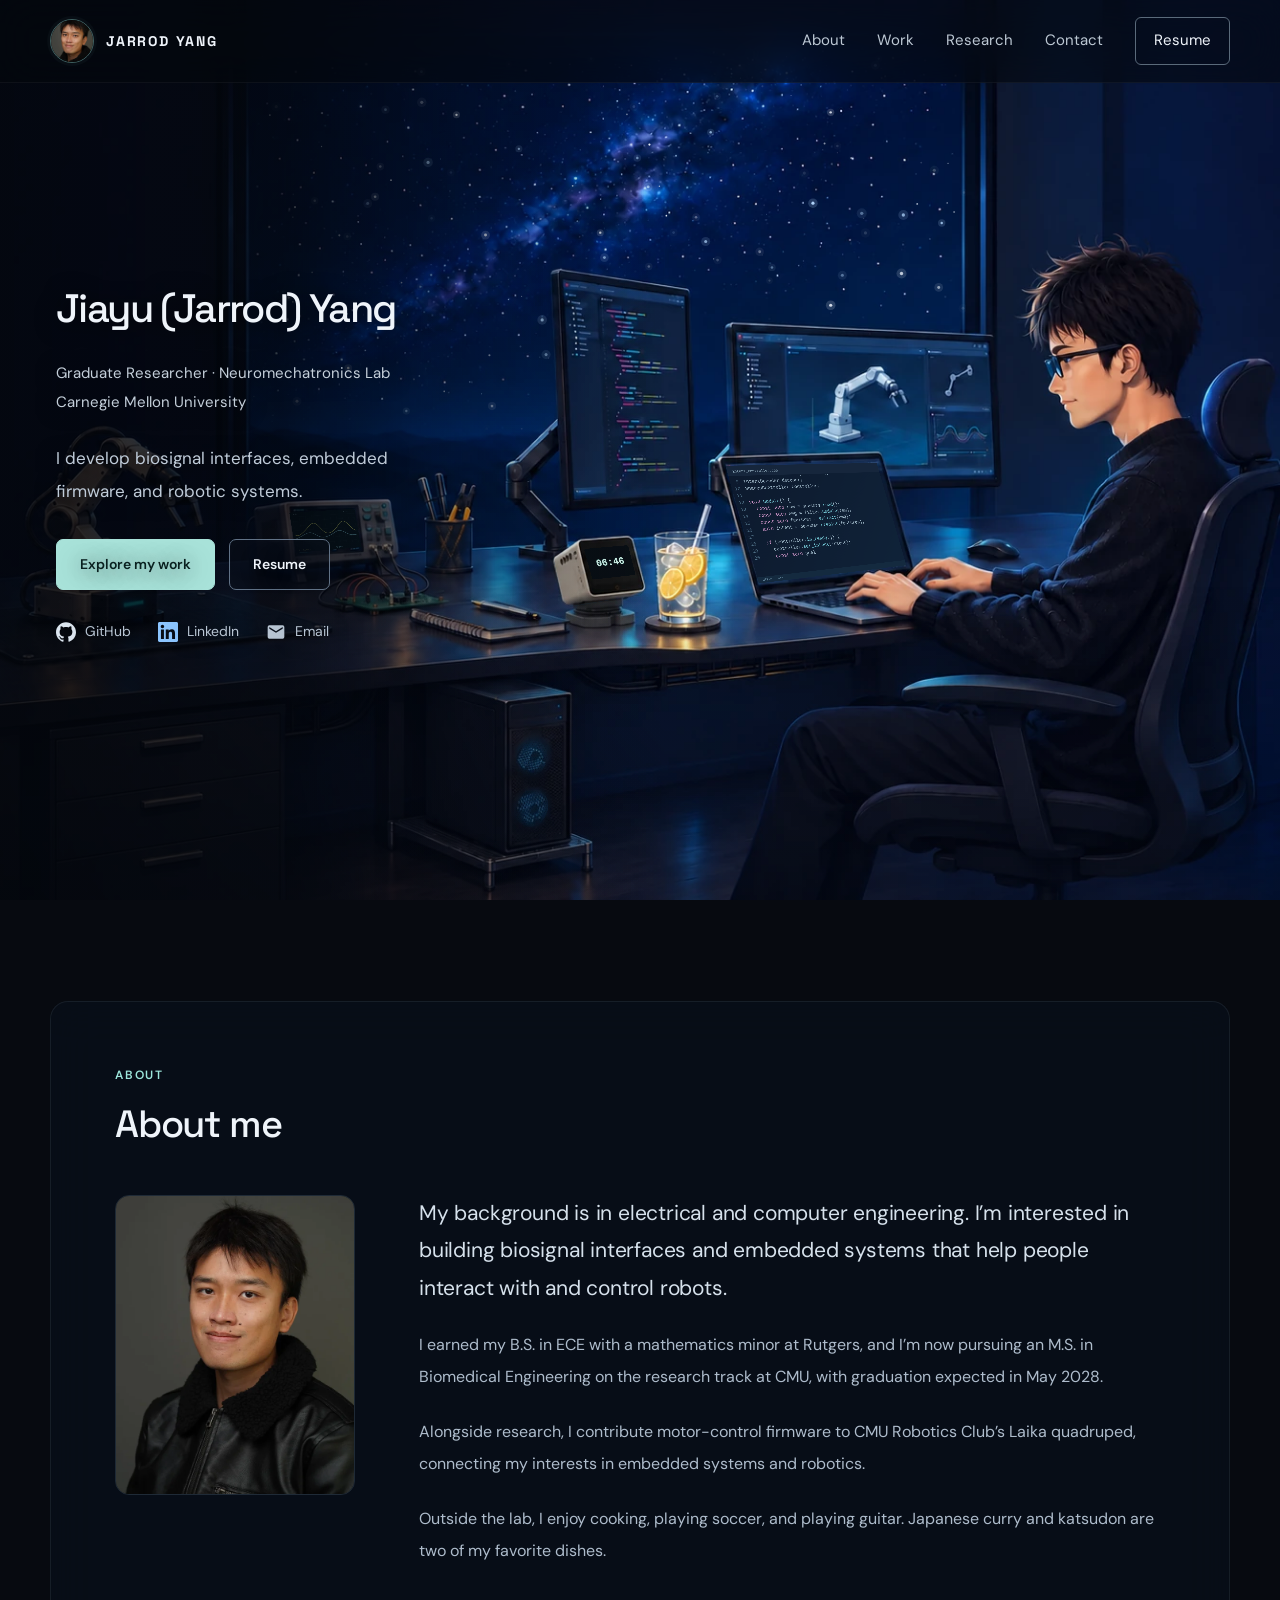
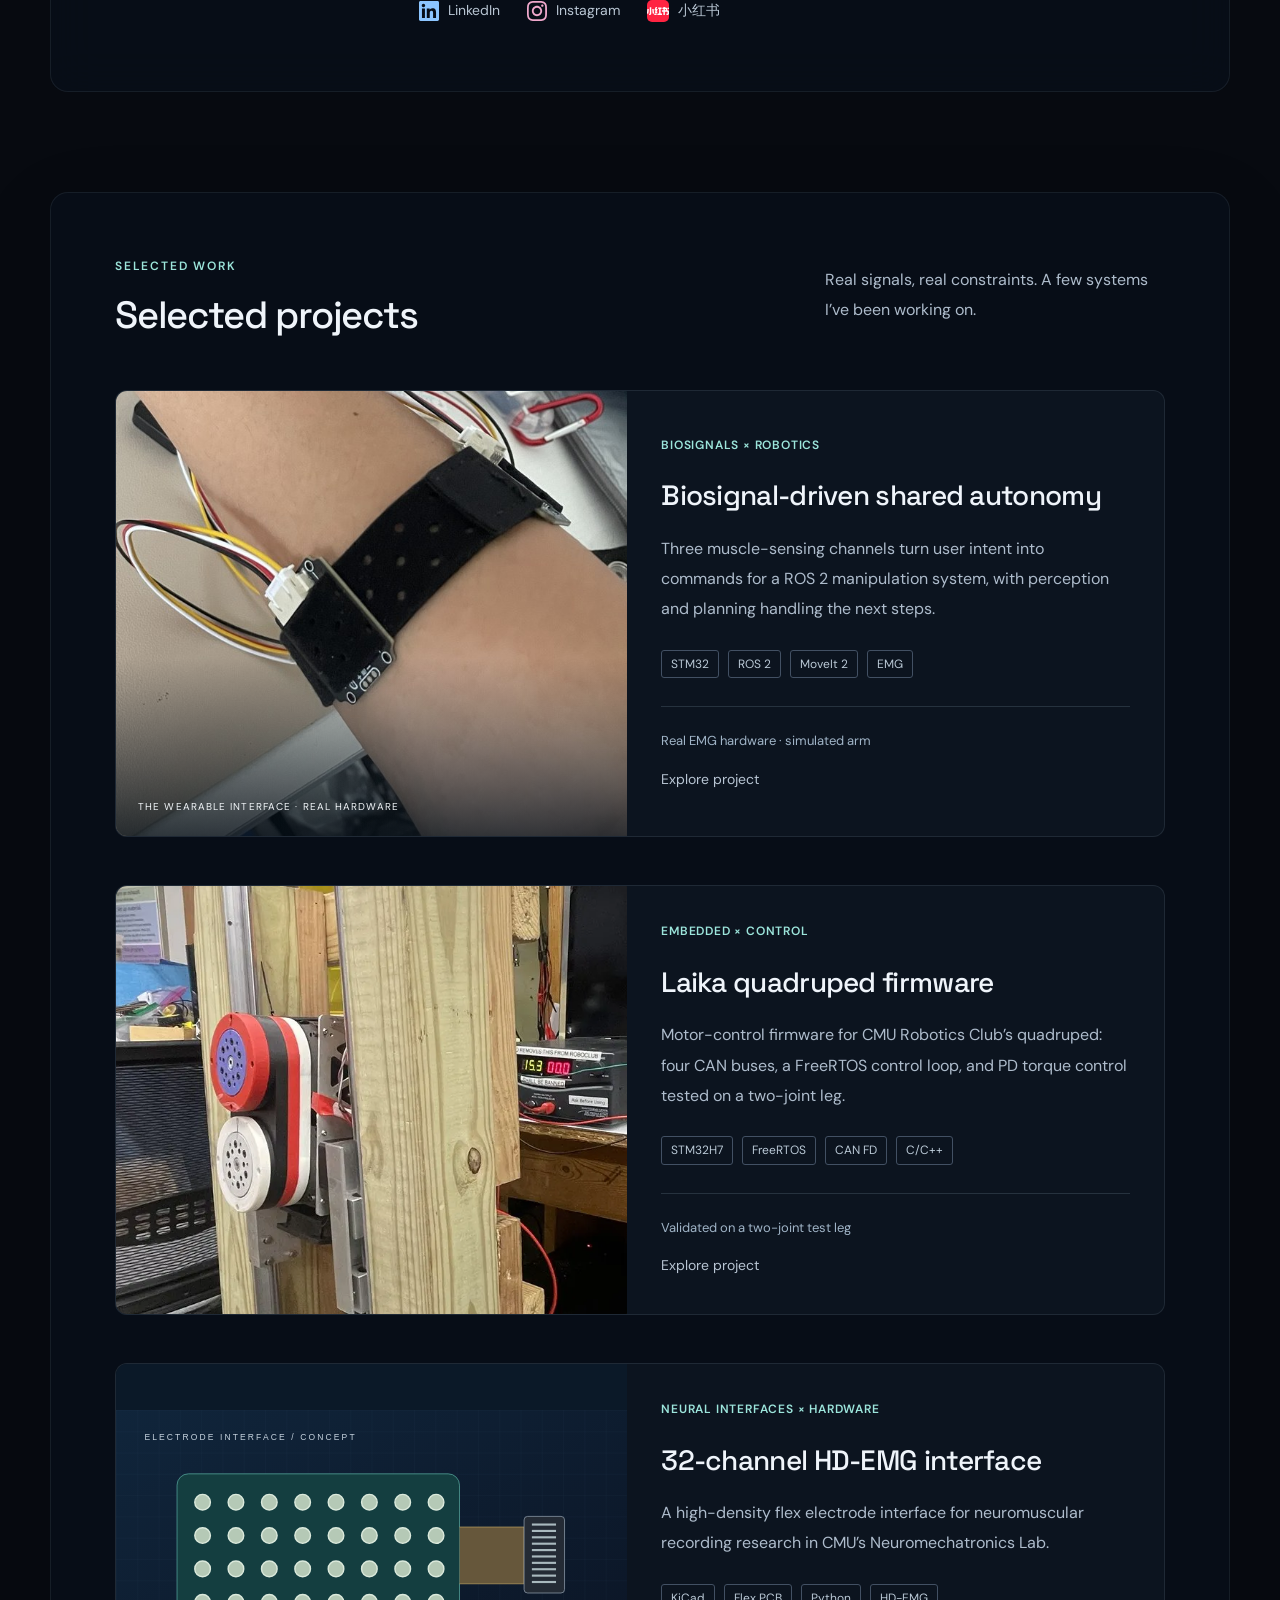
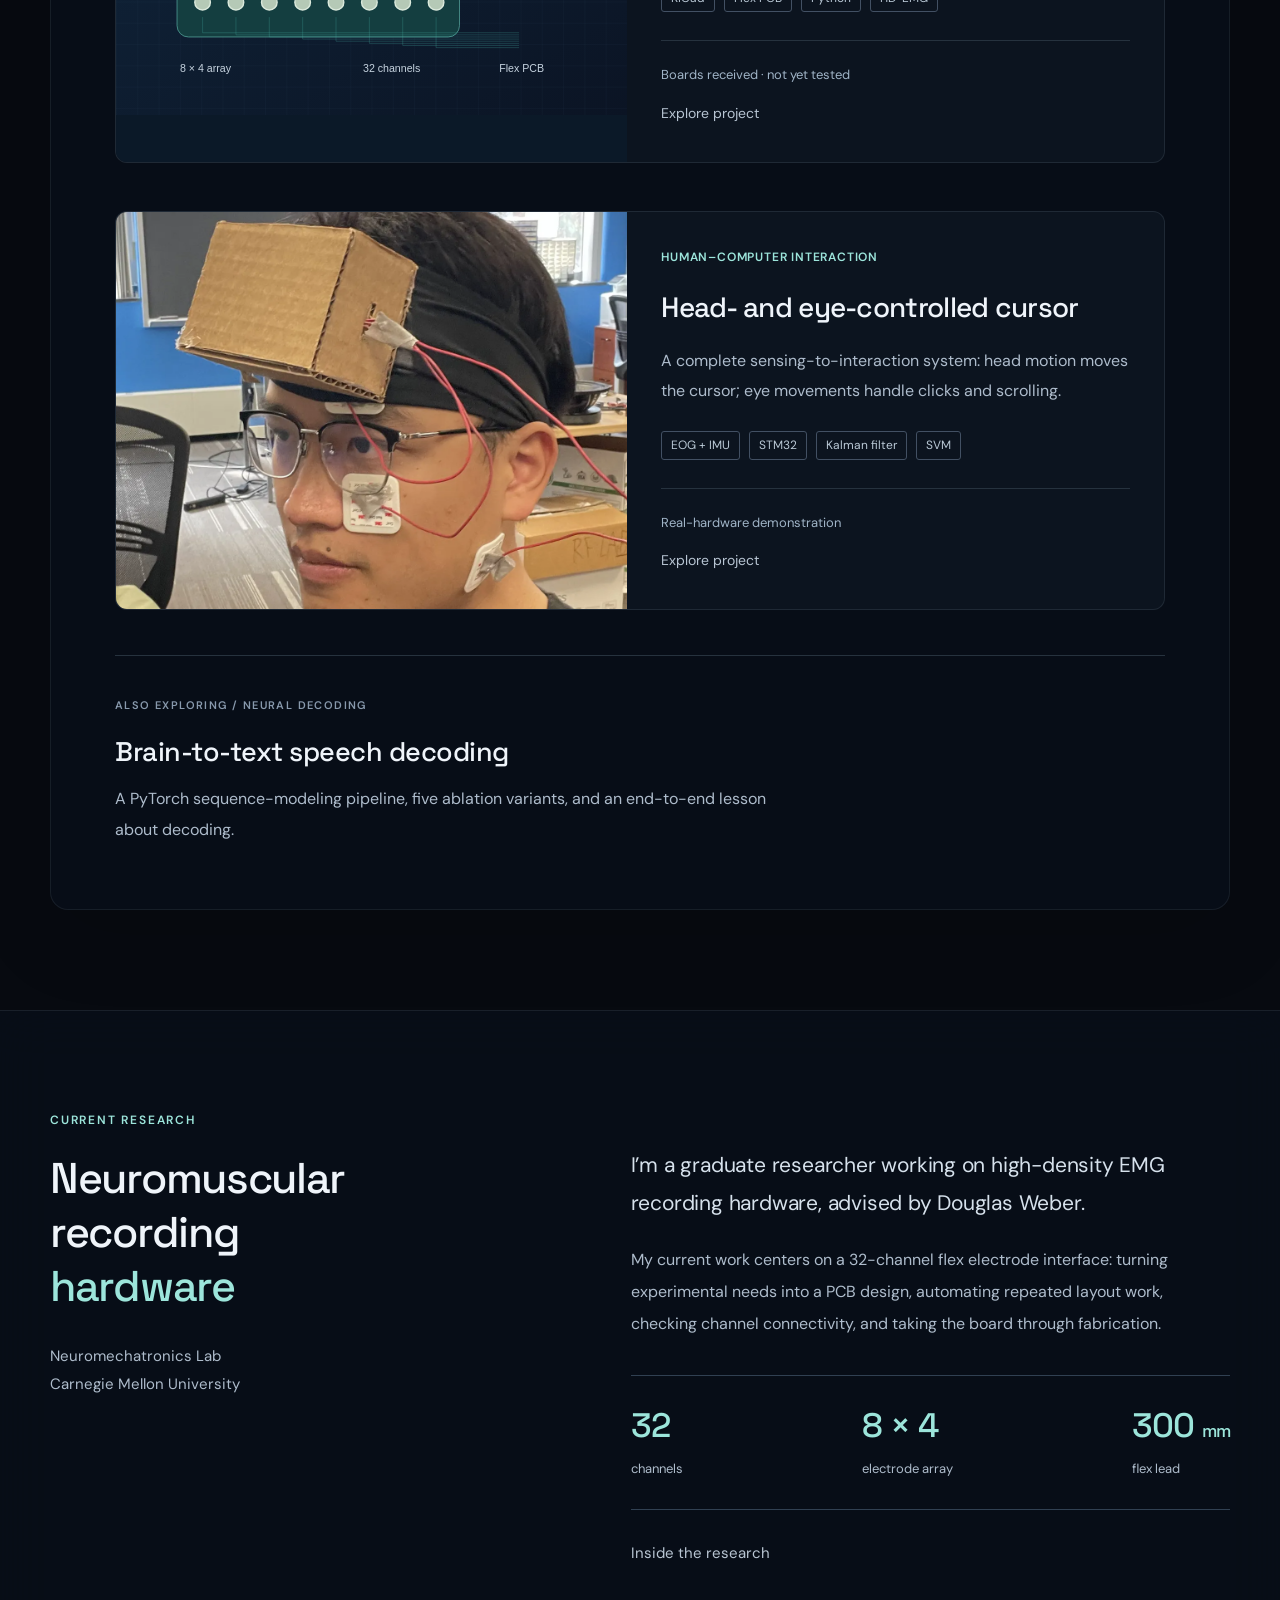
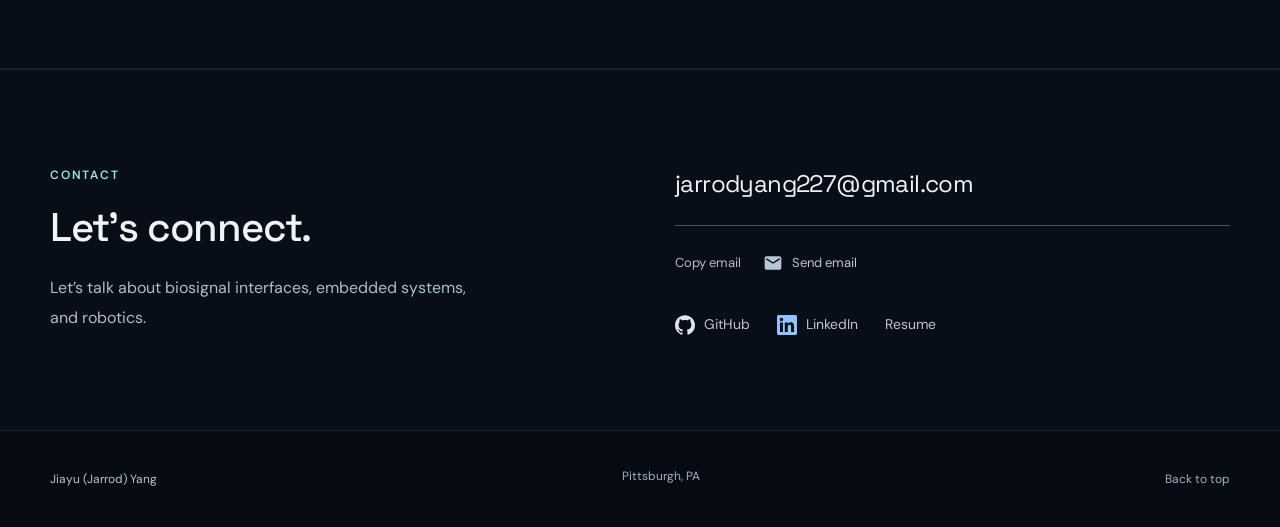
==== commit 2a58a1f2: "Real photos for Laika and EOG cursor cards and project pages Co-Authored-By: Claude Opus 5.5 <norepl" ====
--- a/index.html
+++ b/index.html
@@ -1,4 +1,4 @@
-<!doctype html><html lang="en"><head><meta charset="utf-8"><meta name="viewport" content="width=device-width, initial-scale=1"><meta name="theme-color" content="#090f1b"><title>Jiayu (Jarrod) Yang — Biosignal Interfaces &amp; Embedded Systems · CMU</title><meta name="description" content="Jiayu (Jarrod) Yang is a CMU graduate researcher working across biosignal sensing, embedded systems, and robotics. Explore selected projects and research."><meta property="og:type" content="website"><meta property="og:title" content="Jiayu (Jarrod) Yang — Biosignal Interfaces &amp; Embedded Systems · CMU"><meta property="og:description" content="Jiayu (Jarrod) Yang is a CMU graduate researcher working across biosignal sensing, embedded systems, and robotics. Explore selected projects and research."><meta property="og:image" content="https://jarrod227.github.io/assets/og-image.jpg"><meta property="og:image:width" content="1200"><meta property="og:image:height" content="630"><meta name="twitter:card" content="summary_large_image"><meta property="og:url" content="https://jarrod227.github.io/"><link rel="canonical" href="https://jarrod227.github.io/"><link rel="icon" type="image/png" sizes="32x32" href="/assets/favicon-32.png"><link rel="apple-touch-icon" href="/assets/apple-touch-icon.png"><link rel="stylesheet" href="/style.css"><link rel="stylesheet" href="/night.css?v=dd6689b25235"><script defer src="/script.js?v=dd6689b25235"></script></head><body class="home-page"><div class="night-backdrop" aria-hidden="true"><div class="night-stage"><canvas id="night-sky" class="night-sky"></canvas><canvas id="code-screen" class="code-screen" width="1280" height="880"></canvas><div class="scope-wiring-art"></div><canvas id="scope-screen" class="scope-screen" width="640" height="440"></canvas><canvas id="pc-fans" class="pc-fans" width="480" height="960"></canvas><div class="desk-pet-rest"></div><div class="desk-pet-head"><canvas id="desk-pet-screen" class="desk-pet-screen" width="600" height="400"></canvas></div><div class="typing-hands"></div></div><div class="night-veil"></div></div><a href="#main" class="skip-link">Skip to content</a><header class="site-header"><div class="container nav-wrap"><a href="/" class="brand" aria-label="Jarrod Yang home"><span class="brand-avatar"><img src="/assets/jarrod-yang.webp" alt="" width="44" height="44" decoding="async"></span><span>JARROD YANG</span></a><button class="menu-toggle" aria-label="Open navigation" aria-expanded="false" aria-controls="navigation"><span></span><span></span></button><nav id="navigation" aria-label="Main navigation"><a href="/#about">About</a><a href="/#work">Work</a><a href="/#research">Research</a><a href="/#contact">Contact</a><a href="/resume.html" class="nav-resume">Resume </a></nav></div></header><main id="main"><section class="hero container" id="top"><div class="hero-copy"><h1 class="name-heading">Jiayu (Jarrod) Yang</h1><p class="affiliation">Graduate Researcher · Neuromechatronics Lab<br>Carnegie Mellon University</p><p class="hero-description">I develop biosignal interfaces, embedded firmware, and robotic systems.</p><div class="hero-actions"><a href="#work" class="button button-primary">Explore my work </a><a href="/resume.html" class="button button-secondary">Resume </a></div><div class="quick-links" aria-label="Profile links"><a class="text-link social-link" href="https://github.com/jarrod227" target="_blank" rel="noopener noreferrer"><svg class="social-icon social-icon-github" viewBox="0 0 24 24" width="20" height="20" aria-hidden="true" focusable="false"><path d="M12 .297c-6.63 0-12 5.373-12 12 0 5.303 3.438 9.8 8.205 11.385.6.113.82-.258.82-.577 0-.285-.01-1.04-.015-2.04-3.338.724-4.042-1.61-4.042-1.61C4.422 18.07 3.633 17.7 3.633 17.7c-1.087-.744.084-.729.084-.729 1.205.084 1.838 1.236 1.838 1.236 1.07 1.835 2.809 1.305 3.495.998.108-.776.417-1.305.76-1.605-2.665-.3-5.466-1.332-5.466-5.93 0-1.31.465-2.38 1.235-3.22-.135-.303-.54-1.523.105-3.176 0 0 1.005-.322 3.3 1.23.96-.267 1.98-.399 3-.405 1.02.006 2.04.138 3 .405 2.28-1.552 3.285-1.23 3.285-1.23.645 1.653.24 2.873.12 3.176.765.84 1.23 1.91 1.23 3.22 0 4.61-2.805 5.625-5.475 5.92.42.36.81 1.096.81 2.22 0 1.606-.015 2.896-.015 3.286 0 .315.21.69.825.57C20.565 22.092 24 17.592 24 12.297c0-6.627-5.373-12-12-12"/></svg><span>GitHub</span></a><a class="text-link social-link" href="https://www.linkedin.com/in/jiayuyang227/" target="_blank" rel="noopener noreferrer"><svg class="social-icon social-icon-linkedin" viewBox="0 0 24 24" width="20" height="20" aria-hidden="true" focusable="false"><path d="M20.447 20.452h-3.554v-5.569c0-1.328-.027-3.037-1.852-3.037-1.853 0-2.136 1.445-2.136 2.939v5.667H9.351V9h3.414v1.561h.046c.477-.9 1.637-1.85 3.37-1.85 3.601 0 4.267 2.37 4.267 5.455v6.286zM5.337 7.433c-1.144 0-2.063-.926-2.063-2.065 0-1.138.92-2.063 2.063-2.063 1.14 0 2.064.925 2.064 2.063 0 1.139-.925 2.065-2.064 2.065zm1.782 13.019H3.555V9h3.564v11.452zM22.225 0H1.771C.792 0 0 .774 0 1.729v20.542C0 23.227.792 24 1.771 24h20.451C23.2 24 24 23.227 24 22.271V1.729C24 .774 23.2 0 22.222 0h.003z"/></svg><span>LinkedIn</span></a><a class="text-link social-link" href="mailto:jarrodyang227@gmail.com" target="_blank" rel="noopener noreferrer"><svg class="social-icon social-icon-email" viewBox="0 0 24 24" width="20" height="20" aria-hidden="true" focusable="false"><path d="M20 4H4a2 2 0 0 0-2 2v12a2 2 0 0 0 2 2h16a2 2 0 0 0 2-2V6a2 2 0 0 0-2-2Zm0 4-8 5-8-5V6l8 5 8-5v2Z"/></svg><span>Email</span></a></div></div></section>
+<!doctype html><html lang="en"><head><meta charset="utf-8"><meta name="viewport" content="width=device-width, initial-scale=1"><meta name="theme-color" content="#090f1b"><title>Jiayu (Jarrod) Yang — Biosignal Interfaces &amp; Embedded Systems · CMU</title><meta name="description" content="Jiayu (Jarrod) Yang is a CMU graduate researcher working across biosignal sensing, embedded systems, and robotics. Explore selected projects and research."><meta property="og:type" content="website"><meta property="og:title" content="Jiayu (Jarrod) Yang — Biosignal Interfaces &amp; Embedded Systems · CMU"><meta property="og:description" content="Jiayu (Jarrod) Yang is a CMU graduate researcher working across biosignal sensing, embedded systems, and robotics. Explore selected projects and research."><meta property="og:image" content="https://jarrod227.github.io/assets/og-image.jpg"><meta property="og:image:width" content="1200"><meta property="og:image:height" content="630"><meta name="twitter:card" content="summary_large_image"><meta property="og:url" content="https://jarrod227.github.io/"><link rel="canonical" href="https://jarrod227.github.io/"><link rel="icon" type="image/png" sizes="32x32" href="/assets/favicon-32.png"><link rel="apple-touch-icon" href="/assets/apple-touch-icon.png"><link rel="stylesheet" href="/style.css"><link rel="stylesheet" href="/night.css?v=615d44450b9d"><script defer src="/script.js?v=615d44450b9d"></script></head><body class="home-page"><div class="night-backdrop" aria-hidden="true"><div class="night-stage"><canvas id="night-sky" class="night-sky"></canvas><canvas id="code-screen" class="code-screen" width="1280" height="880"></canvas><div class="scope-wiring-art"></div><canvas id="scope-screen" class="scope-screen" width="640" height="440"></canvas><canvas id="pc-fans" class="pc-fans" width="480" height="960"></canvas><div class="desk-pet-rest"></div><div class="desk-pet-head"><canvas id="desk-pet-screen" class="desk-pet-screen" width="600" height="400"></canvas></div><div class="typing-hands"></div></div><div class="night-veil"></div></div><a href="#main" class="skip-link">Skip to content</a><header class="site-header"><div class="container nav-wrap"><a href="/" class="brand" aria-label="Jarrod Yang home"><span class="brand-avatar"><img src="/assets/jarrod-yang.webp" alt="" width="44" height="44" decoding="async"></span><span>JARROD YANG</span></a><button class="menu-toggle" aria-label="Open navigation" aria-expanded="false" aria-controls="navigation"><span></span><span></span></button><nav id="navigation" aria-label="Main navigation"><a href="/#about">About</a><a href="/#work">Work</a><a href="/#research">Research</a><a href="/#contact">Contact</a><a href="/resume.html" class="nav-resume">Resume </a></nav></div></header><main id="main"><section class="hero container" id="top"><div class="hero-copy"><h1 class="name-heading">Jiayu (Jarrod) Yang</h1><p class="affiliation">Graduate Researcher · Neuromechatronics Lab<br>Carnegie Mellon University</p><p class="hero-description">I develop biosignal interfaces, embedded firmware, and robotic systems.</p><div class="hero-actions"><a href="#work" class="button button-primary">Explore my work </a><a href="/resume.html" class="button button-secondary">Resume </a></div><div class="quick-links" aria-label="Profile links"><a class="text-link social-link" href="https://github.com/jarrod227" target="_blank" rel="noopener noreferrer"><svg class="social-icon social-icon-github" viewBox="0 0 24 24" width="20" height="20" aria-hidden="true" focusable="false"><path d="M12 .297c-6.63 0-12 5.373-12 12 0 5.303 3.438 9.8 8.205 11.385.6.113.82-.258.82-.577 0-.285-.01-1.04-.015-2.04-3.338.724-4.042-1.61-4.042-1.61C4.422 18.07 3.633 17.7 3.633 17.7c-1.087-.744.084-.729.084-.729 1.205.084 1.838 1.236 1.838 1.236 1.07 1.835 2.809 1.305 3.495.998.108-.776.417-1.305.76-1.605-2.665-.3-5.466-1.332-5.466-5.93 0-1.31.465-2.38 1.235-3.22-.135-.303-.54-1.523.105-3.176 0 0 1.005-.322 3.3 1.23.96-.267 1.98-.399 3-.405 1.02.006 2.04.138 3 .405 2.28-1.552 3.285-1.23 3.285-1.23.645 1.653.24 2.873.12 3.176.765.84 1.23 1.91 1.23 3.22 0 4.61-2.805 5.625-5.475 5.92.42.36.81 1.096.81 2.22 0 1.606-.015 2.896-.015 3.286 0 .315.21.69.825.57C20.565 22.092 24 17.592 24 12.297c0-6.627-5.373-12-12-12"/></svg><span>GitHub</span></a><a class="text-link social-link" href="https://www.linkedin.com/in/jiayuyang227/" target="_blank" rel="noopener noreferrer"><svg class="social-icon social-icon-linkedin" viewBox="0 0 24 24" width="20" height="20" aria-hidden="true" focusable="false"><path d="M20.447 20.452h-3.554v-5.569c0-1.328-.027-3.037-1.852-3.037-1.853 0-2.136 1.445-2.136 2.939v5.667H9.351V9h3.414v1.561h.046c.477-.9 1.637-1.85 3.37-1.85 3.601 0 4.267 2.37 4.267 5.455v6.286zM5.337 7.433c-1.144 0-2.063-.926-2.063-2.065 0-1.138.92-2.063 2.063-2.063 1.14 0 2.064.925 2.064 2.063 0 1.139-.925 2.065-2.064 2.065zm1.782 13.019H3.555V9h3.564v11.452zM22.225 0H1.771C.792 0 0 .774 0 1.729v20.542C0 23.227.792 24 1.771 24h20.451C23.2 24 24 23.227 24 22.271V1.729C24 .774 23.2 0 22.222 0h.003z"/></svg><span>LinkedIn</span></a><a class="text-link social-link" href="mailto:jarrodyang227@gmail.com" target="_blank" rel="noopener noreferrer"><svg class="social-icon social-icon-email" viewBox="0 0 24 24" width="20" height="20" aria-hidden="true" focusable="false"><path d="M20 4H4a2 2 0 0 0-2 2v12a2 2 0 0 0 2 2h16a2 2 0 0 0 2-2V6a2 2 0 0 0-2-2Zm0 4-8 5-8-5V6l8 5 8-5v2Z"/></svg><span>Email</span></a></div></div></section>
     <section id="about" class="container about-section">
       <div class="about-heading"><div><p class="eyebrow">ABOUT</p><h2>About me</h2></div></div>
       <div class="about-profile">
@@ -6,6 +6,6 @@
         <div class="about-copy"><p class="large-copy">My background is in electrical and computer engineering. I’m interested in building biosignal interfaces and embedded systems that help people interact with and control robots.</p><p>I earned my B.S. in ECE with a mathematics minor at Rutgers, and I’m now pursuing an M.S. in Biomedical Engineering on the research track at CMU, with graduation expected in May 2028.</p><p>Alongside research, I contribute motor-control firmware to CMU Robotics Club’s Laika quadruped, connecting my interests in embedded systems and robotics.</p><p>Outside the lab, I enjoy cooking, playing soccer, and playing guitar. Japanese curry and katsudon are two of my favorite dishes.</p><div class="about-social-links" aria-label="Social profiles"><a class="text-link social-link" href="https://www.linkedin.com/in/jiayuyang227/" target="_blank" rel="noopener noreferrer"><svg class="social-icon social-icon-linkedin" viewBox="0 0 24 24" width="20" height="20" aria-hidden="true" focusable="false"><path d="M20.447 20.452h-3.554v-5.569c0-1.328-.027-3.037-1.852-3.037-1.853 0-2.136 1.445-2.136 2.939v5.667H9.351V9h3.414v1.561h.046c.477-.9 1.637-1.85 3.37-1.85 3.601 0 4.267 2.37 4.267 5.455v6.286zM5.337 7.433c-1.144 0-2.063-.926-2.063-2.065 0-1.138.92-2.063 2.063-2.063 1.14 0 2.064.925 2.064 2.063 0 1.139-.925 2.065-2.064 2.065zm1.782 13.019H3.555V9h3.564v11.452zM22.225 0H1.771C.792 0 0 .774 0 1.729v20.542C0 23.227.792 24 1.771 24h20.451C23.2 24 24 23.227 24 22.271V1.729C24 .774 23.2 0 22.222 0h.003z"/></svg><span>LinkedIn</span></a><a class="text-link social-link" href="https://www.instagram.com/jarrodyang227/" target="_blank" rel="noopener noreferrer"><svg class="social-icon social-icon-instagram" viewBox="0 0 24 24" width="20" height="20" aria-hidden="true" focusable="false"><path d="M12 0C8.74 0 8.333.015 7.053.072 5.775.132 4.905.333 4.14.63c-.789.306-1.459.717-2.126 1.384S.935 3.35.63 4.14C.333 4.905.131 5.775.072 7.053.012 8.333 0 8.74 0 12s.015 3.667.072 4.947c.06 1.277.261 2.148.558 2.913.306.788.717 1.459 1.384 2.126.667.666 1.336 1.079 2.126 1.384.766.296 1.636.499 2.913.558C8.333 23.988 8.74 24 12 24s3.667-.015 4.947-.072c1.277-.06 2.148-.262 2.913-.558.788-.306 1.459-.718 2.126-1.384.666-.667 1.079-1.335 1.384-2.126.296-.765.499-1.636.558-2.913.06-1.28.072-1.687.072-4.947s-.015-3.667-.072-4.947c-.06-1.277-.262-2.149-.558-2.913-.306-.789-.718-1.459-1.384-2.126C21.319 1.347 20.651.935 19.86.63c-.765-.297-1.636-.499-2.913-.558C15.667.012 15.26 0 12 0zm0 2.16c3.203 0 3.585.016 4.85.071 1.17.055 1.805.249 2.227.415.562.217.96.477 1.382.896.419.42.679.819.896 1.381.164.422.36 1.057.413 2.227.057 1.266.07 1.646.07 4.85s-.015 3.585-.074 4.85c-.061 1.17-.256 1.805-.421 2.227-.224.562-.479.96-.899 1.382-.419.419-.824.679-1.38.896-.42.164-1.065.36-2.235.413-1.274.057-1.649.07-4.859.07-3.211 0-3.586-.015-4.859-.074-1.171-.061-1.816-.256-2.236-.421-.569-.224-.96-.479-1.379-.899-.421-.419-.69-.824-.9-1.38-.165-.42-.359-1.065-.42-2.235-.045-1.26-.061-1.649-.061-4.844 0-3.196.016-3.586.061-4.861.061-1.17.255-1.814.42-2.234.21-.57.479-.96.9-1.381.419-.419.81-.689 1.379-.898.42-.166 1.051-.361 2.221-.421 1.275-.045 1.65-.06 4.859-.06l.045.03zm0 3.678c-3.405 0-6.162 2.76-6.162 6.162 0 3.405 2.76 6.162 6.162 6.162 3.405 0 6.162-2.76 6.162-6.162 0-3.405-2.76-6.162-6.162-6.162zM12 16c-2.21 0-4-1.79-4-4s1.79-4 4-4 4 1.79 4 4-1.79 4-4 4zm7.846-10.405c0 .795-.646 1.44-1.44 1.44-.795 0-1.44-.646-1.44-1.44 0-.794.646-1.439 1.44-1.439.793-.001 1.44.645 1.44 1.439z"/></svg><span>Instagram</span></a><a class="text-link social-link" href="https://www.xiaohongshu.com/user/profile/61d6fb76000000001000f3a0" target="_blank" rel="noopener noreferrer"><svg class="social-icon social-icon-xiaohongshu" viewBox="0 0 24 24" width="20" height="20" aria-hidden="true" focusable="false"><path d="M22.405 9.879c.002.016.01.02.07.019h.725a.797.797 0 0 0 .78-.972.794.794 0 0 0-.884-.618.795.795 0 0 0-.692.794c0 .101-.002.666.001.777zm-11.509 4.808c-.203.001-1.353.004-1.685.003a2.528 2.528 0 0 1-.766-.126.025.025 0 0 0-.03.014L7.7 16.127a.025.025 0 0 0 .01.032c.111.06.336.124.495.124.66.01 1.32.002 1.981 0 .01 0 .02-.006.023-.015l.712-1.545a.025.025 0 0 0-.024-.036zM.477 9.91c-.071 0-.076.002-.076.01a.834.834 0 0 0-.01.08c-.027.397-.038.495-.234 3.06-.012.24-.034.389-.135.607-.026.057-.033.042.003.112.046.092.681 1.523.787 1.74.008.015.011.02.017.02.008 0 .033-.026.047-.044.147-.187.268-.391.371-.606.306-.635.44-1.325.486-1.706.014-.11.021-.22.03-.33l.204-2.616.022-.293c.003-.029 0-.033-.03-.034zm7.203 3.757a1.427 1.427 0 0 1-.135-.607c-.004-.084-.031-.39-.235-3.06a.443.443 0 0 0-.01-.082c-.004-.011-.052-.008-.076-.008h-1.48c-.03.001-.034.005-.03.034l.021.293c.076.982.153 1.964.233 2.946.05.4.186 1.085.487 1.706.103.215.223.419.37.606.015.018.037.051.048.049.02-.003.742-1.642.804-1.765.036-.07.03-.055.003-.112zm3.861-.913h-.872a.126.126 0 0 1-.116-.178l1.178-2.625a.025.025 0 0 0-.023-.035l-1.318-.003a.148.148 0 0 1-.135-.21l.876-1.954a.025.025 0 0 0-.023-.035h-1.56c-.01 0-.02.006-.024.015l-.926 2.068c-.085.169-.314.634-.399.938a.534.534 0 0 0-.02.191.46.46 0 0 0 .23.378.981.981 0 0 0 .46.119h.59c.041 0-.688 1.482-.834 1.972a.53.53 0 0 0-.023.172.465.465 0 0 0 .23.398c.15.092.342.12.475.12l1.66-.001c.01 0 .02-.006.023-.015l.575-1.28a.025.025 0 0 0-.024-.035zm-6.93-4.937H3.1a.032.032 0 0 0-.034.033c0 1.048-.01 2.795-.01 6.829 0 .288-.269.262-.28.262h-.74c-.04.001-.044.004-.04.047.001.037.465 1.064.555 1.263.01.02.03.033.051.033.157.003.767.009.938-.014.153-.02.3-.06.438-.132.3-.156.49-.419.595-.765.052-.172.075-.353.075-.533.002-2.33 0-4.66-.007-6.991a.032.032 0 0 0-.032-.032zm11.784 6.896c0-.014-.01-.021-.024-.022h-1.465c-.048-.001-.049-.002-.05-.049v-4.66c0-.072-.005-.07.07-.07h.863c.08 0 .075.004.075-.074V8.393c0-.082.006-.076-.08-.076h-3.5c-.064 0-.075-.006-.075.073v1.445c0 .083-.006.077.08.077h.854c.075 0 .07-.004.07.07v4.624c0 .095.008.084-.085.084-.37 0-1.11-.002-1.304 0-.048.001-.06.03-.06.03l-.697 1.519s-.014.025-.008.036c.006.01.013.008.058.008 1.748.003 3.495.002 5.243.002.03-.001.034-.006.035-.033v-1.539zm4.177-3.43c0 .013-.007.023-.02.024-.346.006-.692.004-1.037.004-.014-.002-.022-.01-.022-.024-.005-.434-.007-.869-.01-1.303 0-.072-.006-.071.07-.07l.733-.003c.041 0 .081.002.12.015.093.025.16.107.165.204.006.431.002 1.153.001 1.153zm2.67.244a1.953 1.953 0 0 0-.883-.222h-.18c-.04-.001-.04-.003-.042-.04V10.21c0-.132-.007-.263-.025-.394a1.823 1.823 0 0 0-.153-.53 1.533 1.533 0 0 0-.677-.71 2.167 2.167 0 0 0-1-.258c-.153-.003-.567 0-.72 0-.07 0-.068.004-.068-.065V7.76c0-.031-.01-.041-.046-.039H17.93s-.016 0-.023.007c-.006.006-.008.012-.008.023v.546c-.008.036-.057.015-.082.022h-.95c-.022.002-.028.008-.03.032v1.481c0 .09-.004.082.082.082h.913c.082 0 .072.128.072.128V11.19s.003.117-.06.117h-1.482c-.068 0-.06.082-.06.082v1.445s-.01.068.064.068h1.457c.082 0 .076-.006.076.079v3.225c0 .088-.007.081.082.081h1.43c.09 0 .082.007.082-.08v-3.27c0-.029.006-.035.033-.035l2.323-.003c.098 0 .191.02.28.061a.46.46 0 0 1 .274.407c.008.395.003.79.003 1.185 0 .259-.107.367-.33.367h-1.218c-.023.002-.029.008-.028.033.184.437.374.871.57 1.303a.045.045 0 0 0 .04.026c.17.005.34.002.51.003.15-.002.517.004.666-.01a2.03 2.03 0 0 0 .408-.075c.59-.18.975-.698.976-1.313v-1.981c0-.128-.01-.254-.034-.38 0 .078-.029-.641-.724-.998z"/></svg><span>小红书</span></a></div></div>
       </div>
     </section>
-    <section id="work" class="container work-section"><div class="section-heading"><div><p class="eyebrow">SELECTED WORK</p><h2>Selected projects</h2></div><p>Real signals, real constraints.<br> A few systems I’ve been working on.</p></div><div class="projects-grid"><article class="project-card featured"><a class="visual-link" href="/projects/shared-autonomy.html" aria-label="Explore Biosignal-driven shared autonomy"><div class="project-visual emg-photo "><img src="/assets/emg-band.jpg" alt="The project’s three-channel EMG band worn on a forearm" width="700" height="610" loading="lazy"><span class="visual-caption">THE WEARABLE INTERFACE · REAL HARDWARE</span></div></a><div class="project-copy"><div class="project-eyebrow"><span>BIOSIGNALS × ROBOTICS</span><span class="project-arrow" aria-hidden="true"></span></div><h3><a href="/projects/shared-autonomy.html">Biosignal-driven shared autonomy</a></h3><p>Three muscle-sensing channels turn user intent into commands for a ROS 2 manipulation system, with perception and planning handling the next steps.</p><div class="tags"><span>STM32</span><span>ROS 2</span><span>MoveIt 2</span><span>EMG</span></div><div class="project-bottom"><span>Real EMG hardware · simulated arm</span><a href="/projects/shared-autonomy.html" class="text-link">Explore project </a></div></div></article><article class="project-card "><a class="visual-link" href="/projects/laika-firmware.html" aria-label="Explore Laika quadruped firmware"><div class="project-visual "><img src="/assets/laika.svg" alt="Laika quadruped firmware conceptual diagram" width="720" height="430" loading="lazy"></div></a><div class="project-copy"><div class="project-eyebrow"><span>EMBEDDED × CONTROL</span><span class="project-arrow" aria-hidden="true"></span></div><h3><a href="/projects/laika-firmware.html">Laika quadruped firmware</a></h3><p>Motor-control firmware for CMU Robotics Club’s quadruped: four CAN buses, a FreeRTOS control loop, and PD torque control tested on a two-joint leg.</p><div class="tags"><span>STM32H7</span><span>FreeRTOS</span><span>CAN FD</span><span>C/C++</span></div><div class="project-bottom"><span>Validated on a two-joint test leg</span><a href="/projects/laika-firmware.html" class="text-link">Explore project </a></div></div></article><article class="project-card "><a class="visual-link" href="/projects/hd-emg.html" aria-label="Explore 32-channel HD-EMG interface"><div class="project-visual "><img src="/assets/hd-emg.svg" alt="32-channel HD-EMG interface conceptual diagram" width="720" height="430" loading="lazy"></div></a><div class="project-copy"><div class="project-eyebrow"><span>NEURAL INTERFACES × HARDWARE</span><span class="project-arrow" aria-hidden="true"></span></div><h3><a href="/projects/hd-emg.html">32-channel HD-EMG interface</a></h3><p>A high-density flex electrode interface for neuromuscular recording research in CMU’s Neuromechatronics Lab.</p><div class="tags"><span>KiCad</span><span>Flex PCB</span><span>Python</span><span>HD-EMG</span></div><div class="project-bottom"><span>Boards received · not yet tested</span><a href="/projects/hd-emg.html" class="text-link">Explore project </a></div></div></article><article class="project-card "><a class="visual-link" href="/projects/eog-cursor.html" aria-label="Explore Head- and eye-controlled cursor"><div class="project-visual "><img src="/assets/cursor.svg" alt="Head- and eye-controlled cursor conceptual diagram" width="720" height="430" loading="lazy"></div></a><div class="project-copy"><div class="project-eyebrow"><span>HUMAN–COMPUTER INTERACTION</span><span class="project-arrow" aria-hidden="true"></span></div><h3><a href="/projects/eog-cursor.html">Head- and eye-controlled cursor</a></h3><p>A complete sensing-to-interaction system: head motion moves the cursor; eye movements handle clicks and scrolling.</p><div class="tags"><span>EOG + IMU</span><span>STM32</span><span>Kalman filter</span><span>SVM</span></div><div class="project-bottom"><span>Real-hardware demonstration</span><a href="/projects/eog-cursor.html" class="text-link">Explore project </a></div></div></article></div><a class="more-project" href="/projects/brain-to-text.html"><div><span class="eyebrow">ALSO EXPLORING / NEURAL DECODING</span><h3>Brain-to-text speech decoding</h3><p>A PyTorch sequence-modeling pipeline, five ablation variants, and an end-to-end lesson about decoding.</p></div><span class="more-arrow" aria-hidden="true"></span></a></section>
+    <section id="work" class="container work-section"><div class="section-heading"><div><p class="eyebrow">SELECTED WORK</p><h2>Selected projects</h2></div><p>Real signals, real constraints.<br> A few systems I’ve been working on.</p></div><div class="projects-grid"><article class="project-card featured"><a class="visual-link" href="/projects/shared-autonomy.html" aria-label="Explore Biosignal-driven shared autonomy"><div class="project-visual emg-photo "><img src="/assets/emg-band.jpg" alt="The project’s three-channel EMG band worn on a forearm" width="700" height="610" loading="lazy"><span class="visual-caption">THE WEARABLE INTERFACE · REAL HARDWARE</span></div></a><div class="project-copy"><div class="project-eyebrow"><span>BIOSIGNALS × ROBOTICS</span><span class="project-arrow" aria-hidden="true"></span></div><h3><a href="/projects/shared-autonomy.html">Biosignal-driven shared autonomy</a></h3><p>Three muscle-sensing channels turn user intent into commands for a ROS 2 manipulation system, with perception and planning handling the next steps.</p><div class="tags"><span>STM32</span><span>ROS 2</span><span>MoveIt 2</span><span>EMG</span></div><div class="project-bottom"><span>Real EMG hardware · simulated arm</span><a href="/projects/shared-autonomy.html" class="text-link">Explore project </a></div></div></article><article class="project-card "><a class="visual-link" href="/projects/laika-firmware.html" aria-label="Explore Laika quadruped firmware"><div class="project-visual photo-visual "><img src="/assets/laika-rig.webp" alt="Two-joint Laika test leg with ODrive motors on the bench rig" width="720" height="430" loading="lazy"></div></a><div class="project-copy"><div class="project-eyebrow"><span>EMBEDDED × CONTROL</span><span class="project-arrow" aria-hidden="true"></span></div><h3><a href="/projects/laika-firmware.html">Laika quadruped firmware</a></h3><p>Motor-control firmware for CMU Robotics Club’s quadruped: four CAN buses, a FreeRTOS control loop, and PD torque control tested on a two-joint leg.</p><div class="tags"><span>STM32H7</span><span>FreeRTOS</span><span>CAN FD</span><span>C/C++</span></div><div class="project-bottom"><span>Validated on a two-joint test leg</span><a href="/projects/laika-firmware.html" class="text-link">Explore project </a></div></div></article><article class="project-card "><a class="visual-link" href="/projects/hd-emg.html" aria-label="Explore 32-channel HD-EMG interface"><div class="project-visual "><img src="/assets/hd-emg.svg" alt="32-channel HD-EMG interface conceptual diagram" width="720" height="430" loading="lazy"></div></a><div class="project-copy"><div class="project-eyebrow"><span>NEURAL INTERFACES × HARDWARE</span><span class="project-arrow" aria-hidden="true"></span></div><h3><a href="/projects/hd-emg.html">32-channel HD-EMG interface</a></h3><p>A high-density flex electrode interface for neuromuscular recording research in CMU’s Neuromechatronics Lab.</p><div class="tags"><span>KiCad</span><span>Flex PCB</span><span>Python</span><span>HD-EMG</span></div><div class="project-bottom"><span>Boards received · not yet tested</span><a href="/projects/hd-emg.html" class="text-link">Explore project </a></div></div></article><article class="project-card "><a class="visual-link" href="/projects/eog-cursor.html" aria-label="Explore Head- and eye-controlled cursor"><div class="project-visual photo-visual "><img src="/assets/eog-worn.webp" alt="Wearing the cursor prototype: head-mounted sensor box and EOG electrodes on the face" width="720" height="430" loading="lazy"></div></a><div class="project-copy"><div class="project-eyebrow"><span>HUMAN–COMPUTER INTERACTION</span><span class="project-arrow" aria-hidden="true"></span></div><h3><a href="/projects/eog-cursor.html">Head- and eye-controlled cursor</a></h3><p>A complete sensing-to-interaction system: head motion moves the cursor; eye movements handle clicks and scrolling.</p><div class="tags"><span>EOG + IMU</span><span>STM32</span><span>Kalman filter</span><span>SVM</span></div><div class="project-bottom"><span>Real-hardware demonstration</span><a href="/projects/eog-cursor.html" class="text-link">Explore project </a></div></div></article></div><a class="more-project" href="/projects/brain-to-text.html"><div><span class="eyebrow">ALSO EXPLORING / NEURAL DECODING</span><h3>Brain-to-text speech decoding</h3><p>A PyTorch sequence-modeling pipeline, five ablation variants, and an end-to-end lesson about decoding.</p></div><span class="more-arrow" aria-hidden="true"></span></a></section>
     <section id="research" class="research-section"><div class="container research-layout"><div><p class="eyebrow">CURRENT RESEARCH</p><h2>Neuromuscular recording<br> <span>hardware</span></h2><p class="research-affiliation">Neuromechatronics Lab<br>Carnegie Mellon University</p></div><div class="research-copy"><p class="large-copy">I’m a graduate researcher working on high-density EMG recording hardware, advised by Douglas Weber.</p><p>My current work centers on a 32-channel flex electrode interface: turning experimental needs into a PCB design, automating repeated layout work, checking channel connectivity, and taking the board through fabrication.</p><div class="research-specs"><div><strong>32</strong><span>channels</span></div><div><strong>8 × 4</strong><span>electrode array</span></div><div><strong>300 <small>mm</small></strong><span>flex lead</span></div></div><a href="/projects/hd-emg.html" class="text-link">Inside the research </a></div></div></section>
     <section id="contact" class="contact-section"><div class="container contact-layout"><div><p class="eyebrow">CONTACT</p><h2>Let’s connect.</h2><p>Let’s talk about biosignal interfaces, embedded systems, and robotics.</p></div><div class="contact-links"><div class="email-link"><a class="email-address" href="mailto:jarrodyang227@gmail.com" target="_blank" rel="noopener noreferrer">jarrodyang227@gmail.com</a></div><div class="contact-actions"><button class="copy-email" data-copy-email="jarrodyang227@gmail.com">Copy email</button><a class="text-link social-link" href="mailto:jarrodyang227@gmail.com" target="_blank" rel="noopener noreferrer"><svg class="social-icon social-icon-email" viewBox="0 0 24 24" width="20" height="20" aria-hidden="true" focusable="false"><path d="M20 4H4a2 2 0 0 0-2 2v12a2 2 0 0 0 2 2h16a2 2 0 0 0 2-2V6a2 2 0 0 0-2-2Zm0 4-8 5-8-5V6l8 5 8-5v2Z"/></svg><span>Send email</span></a></div><div class="quick-links"><a class="text-link social-link" href="https://github.com/jarrod227" target="_blank" rel="noopener noreferrer"><svg class="social-icon social-icon-github" viewBox="0 0 24 24" width="20" height="20" aria-hidden="true" focusable="false"><path d="M12 .297c-6.63 0-12 5.373-12 12 0 5.303 3.438 9.8 8.205 11.385.6.113.82-.258.82-.577 0-.285-.01-1.04-.015-2.04-3.338.724-4.042-1.61-4.042-1.61C4.422 18.07 3.633 17.7 3.633 17.7c-1.087-.744.084-.729.084-.729 1.205.084 1.838 1.236 1.838 1.236 1.07 1.835 2.809 1.305 3.495.998.108-.776.417-1.305.76-1.605-2.665-.3-5.466-1.332-5.466-5.93 0-1.31.465-2.38 1.235-3.22-.135-.303-.54-1.523.105-3.176 0 0 1.005-.322 3.3 1.23.96-.267 1.98-.399 3-.405 1.02.006 2.04.138 3 .405 2.28-1.552 3.285-1.23 3.285-1.23.645 1.653.24 2.873.12 3.176.765.84 1.23 1.91 1.23 3.22 0 4.61-2.805 5.625-5.475 5.92.42.36.81 1.096.81 2.22 0 1.606-.015 2.896-.015 3.286 0 .315.21.69.825.57C20.565 22.092 24 17.592 24 12.297c0-6.627-5.373-12-12-12"/></svg><span>GitHub</span></a><a class="text-link social-link" href="https://www.linkedin.com/in/jiayuyang227/" target="_blank" rel="noopener noreferrer"><svg class="social-icon social-icon-linkedin" viewBox="0 0 24 24" width="20" height="20" aria-hidden="true" focusable="false"><path d="M20.447 20.452h-3.554v-5.569c0-1.328-.027-3.037-1.852-3.037-1.853 0-2.136 1.445-2.136 2.939v5.667H9.351V9h3.414v1.561h.046c.477-.9 1.637-1.85 3.37-1.85 3.601 0 4.267 2.37 4.267 5.455v6.286zM5.337 7.433c-1.144 0-2.063-.926-2.063-2.065 0-1.138.92-2.063 2.063-2.063 1.14 0 2.064.925 2.064 2.063 0 1.139-.925 2.065-2.064 2.065zm1.782 13.019H3.555V9h3.564v11.452zM22.225 0H1.771C.792 0 0 .774 0 1.729v20.542C0 23.227.792 24 1.771 24h20.451C23.2 24 24 23.227 24 22.271V1.729C24 .774 23.2 0 22.222 0h.003z"/></svg><span>LinkedIn</span></a><a href="/resume.html" class="text-link">Resume </a></div></div></div></section></main><footer><div class="container footer-inner"><a href="/" class="footer-name">Jiayu (Jarrod) Yang</a><span>Pittsburgh, PA</span><a href="#top">Back to top</a></div></footer><div class="toast" role="status" aria-live="polite"></div></body></html>
--- a/night.css
+++ b/night.css
@@ -70,3 +70,9 @@
 /* Larger tap targets for small links */
 footer a,.contact-actions a,.contact-actions button{display:inline-flex;align-items:center;min-height:28px}
 .resume-inline-link{padding-block:4px}
+/* Real photos fill their card visual (diagrams keep their own framing) */
+.project-visual.photo-visual{padding:0;overflow:hidden}
+.project-visual.photo-visual>img{width:100%;height:100%;object-fit:cover;object-position:center}
+.detail-visual>.photo-visual>img{height:600px;max-height:none}
+.detail-visual>.photo-visual>img[src*="eog-worn"]{object-position:center 70%}
+@media(max-width:720px){.detail-visual>.photo-visual>img{height:auto;aspect-ratio:720/430}}
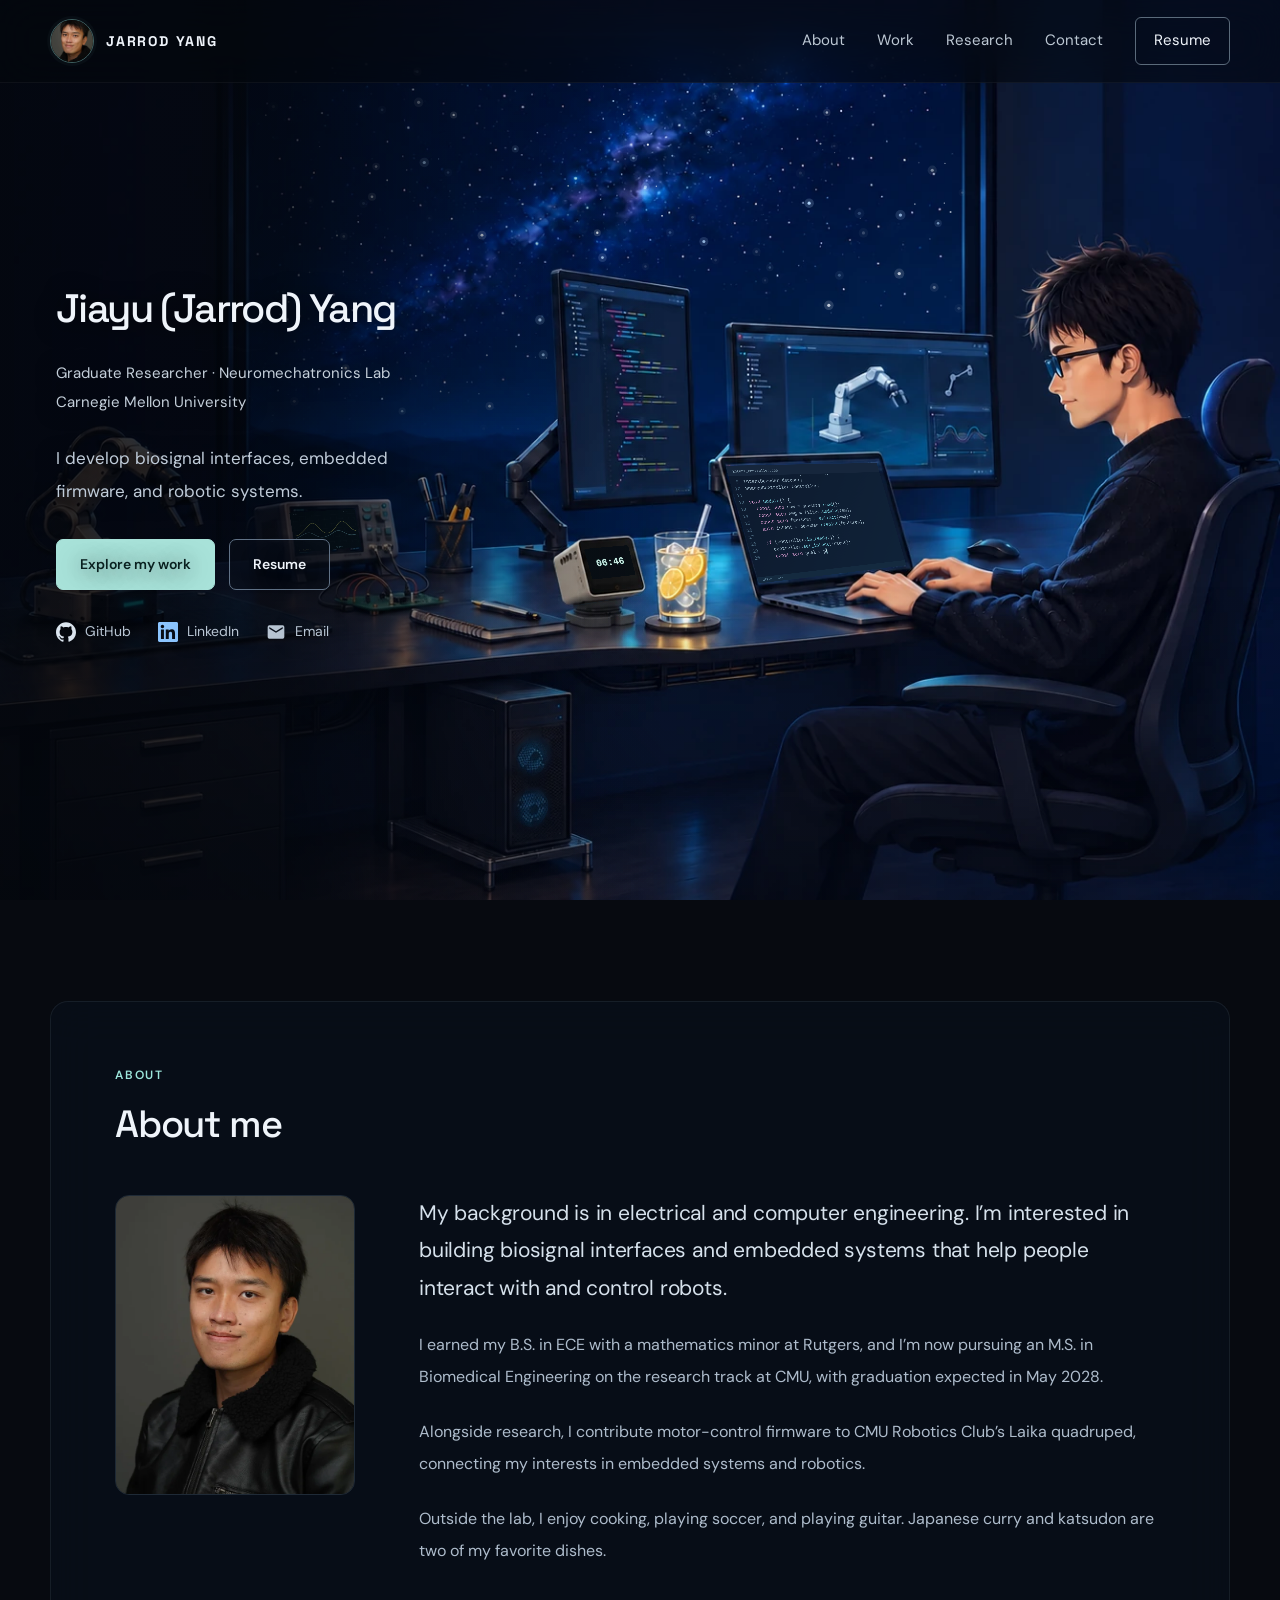
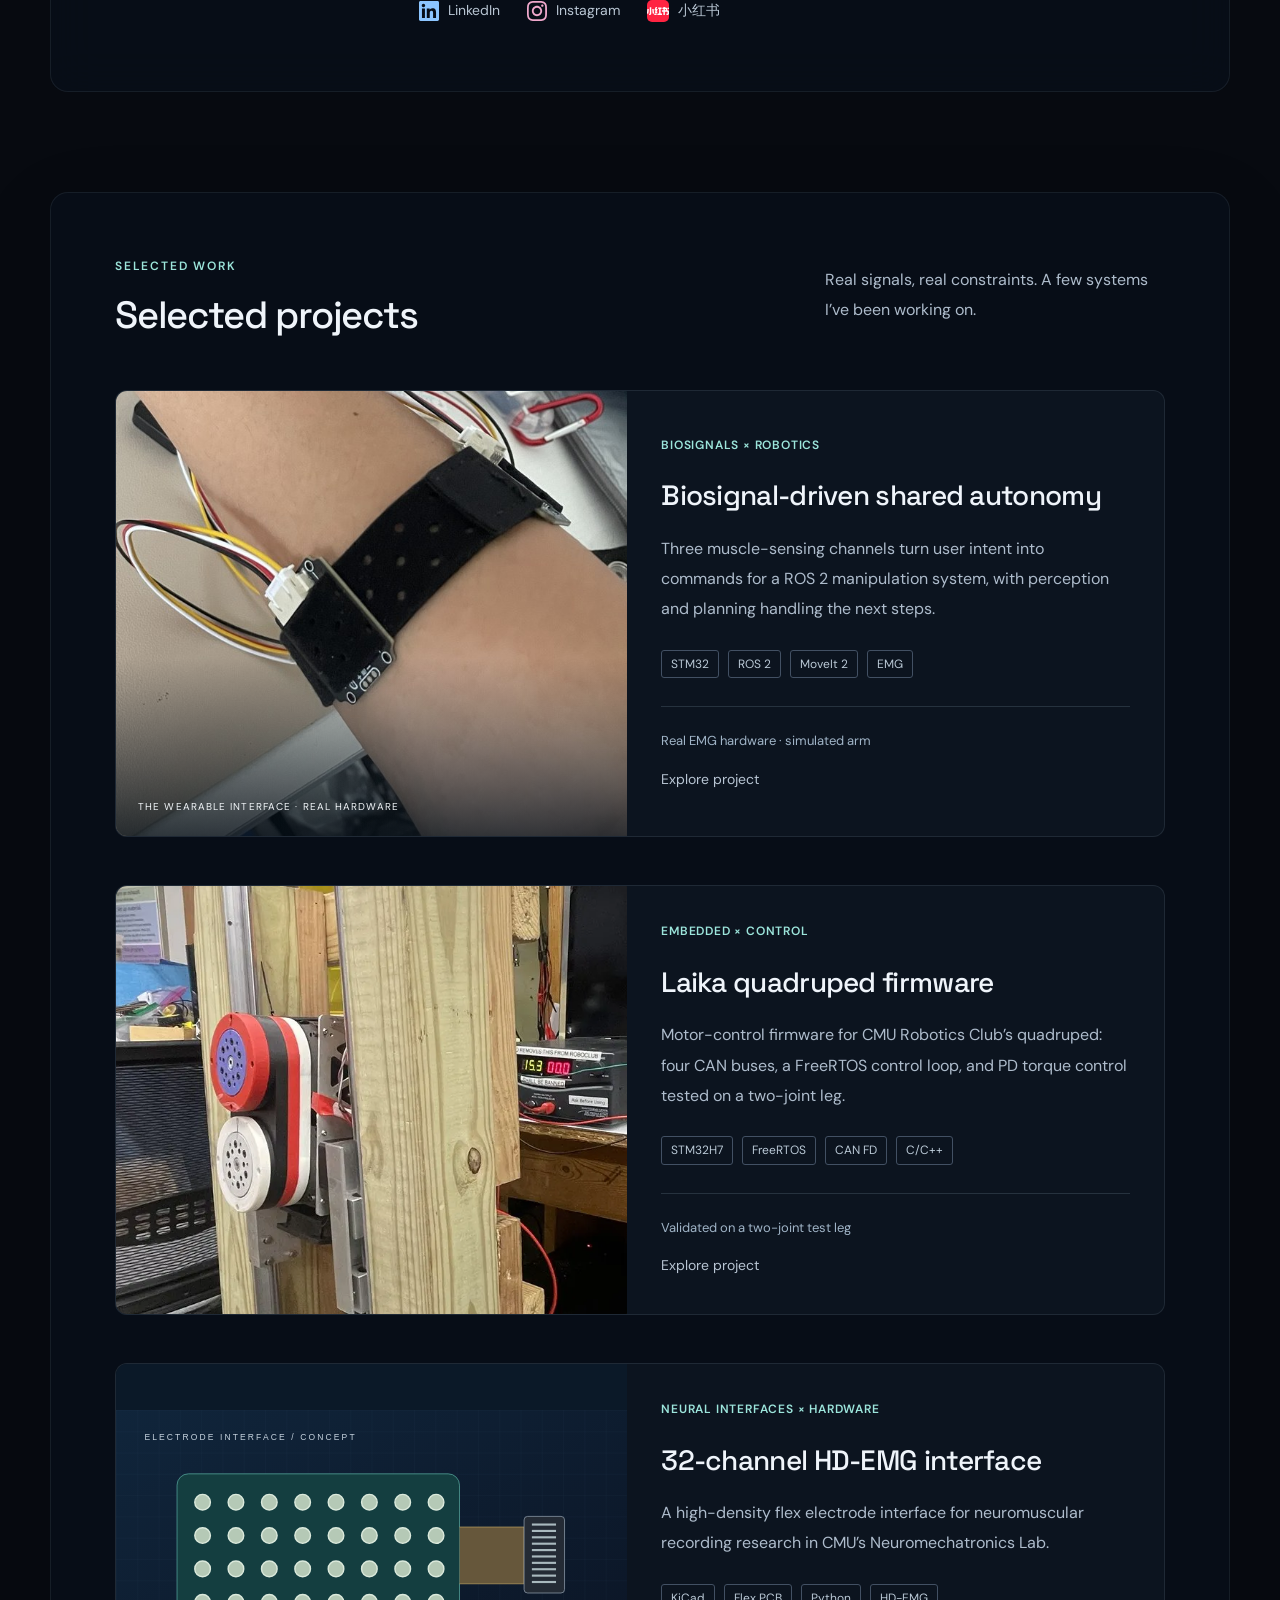
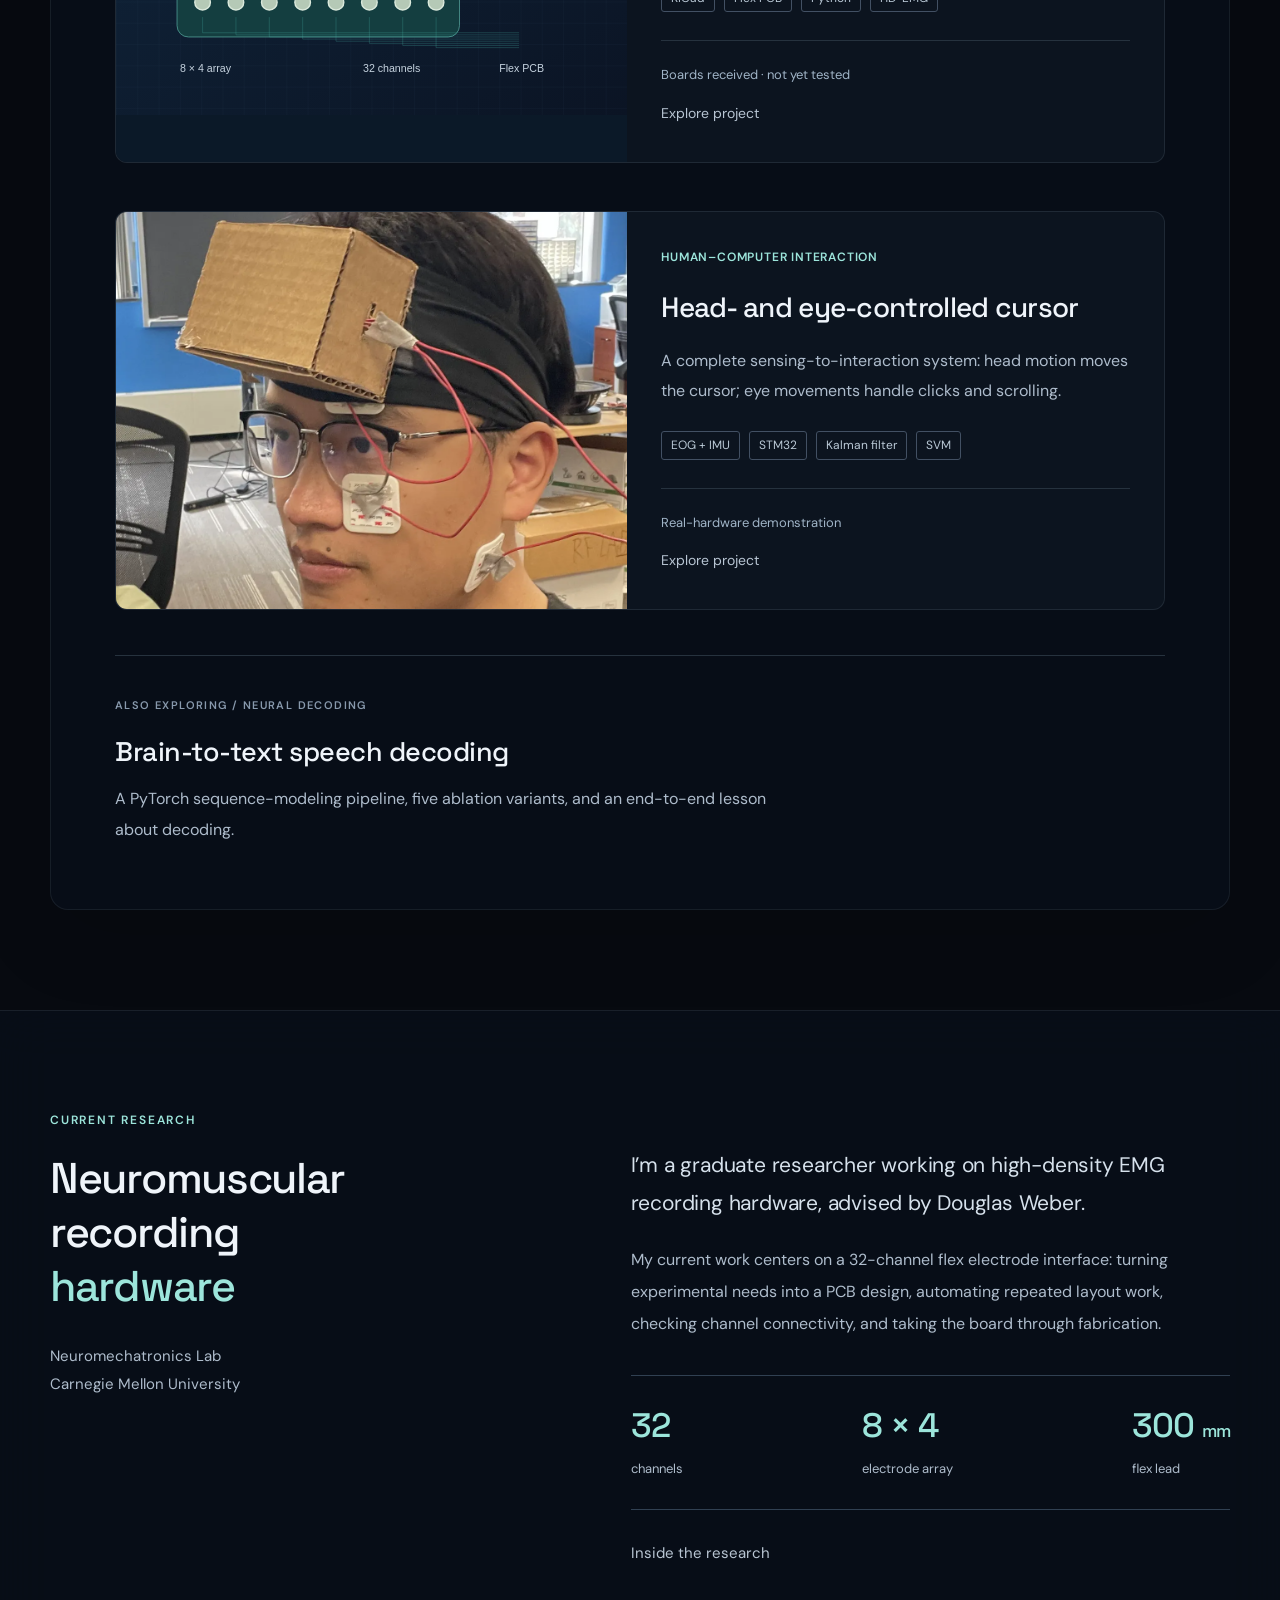
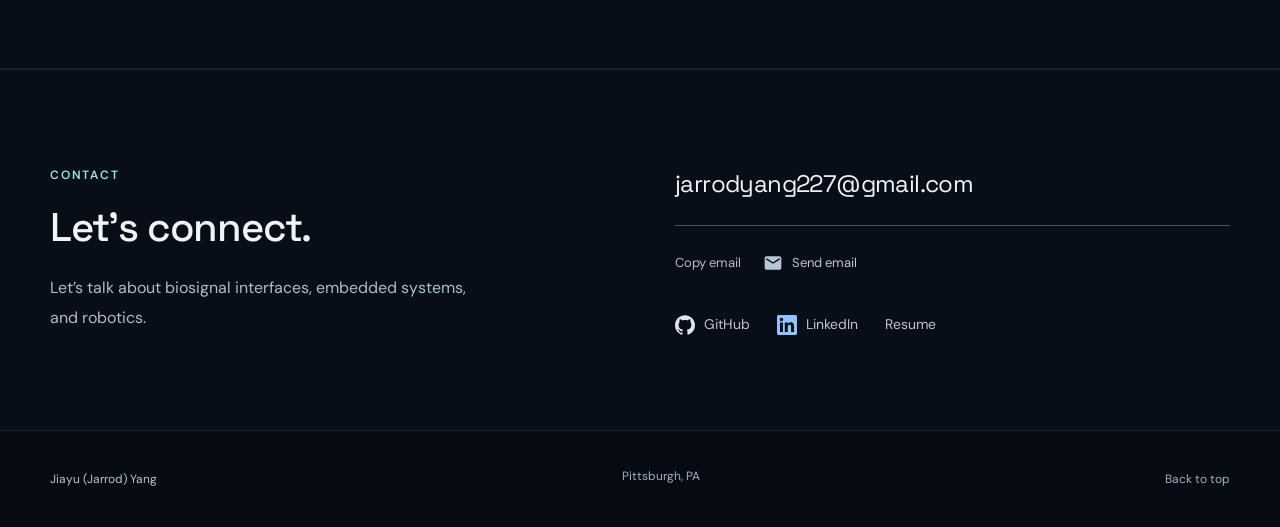
==== commit 196947d9: "Shorter home page title Co-Authored-By: Claude Opus 5.5 <noreply@anthropic.com> Claude-Session: http" ====
--- a/index.html
+++ b/index.html
@@ -1,4 +1,4 @@
-<!doctype html><html lang="en"><head><meta charset="utf-8"><meta name="viewport" content="width=device-width, initial-scale=1"><meta name="theme-color" content="#090f1b"><title>Jiayu (Jarrod) Yang — Biosignal Interfaces &amp; Embedded Systems · CMU</title><meta name="description" content="Jiayu (Jarrod) Yang is a CMU graduate researcher working across biosignal sensing, embedded systems, and robotics. Explore selected projects and research."><meta property="og:type" content="website"><meta property="og:title" content="Jiayu (Jarrod) Yang — Biosignal Interfaces &amp; Embedded Systems · CMU"><meta property="og:description" content="Jiayu (Jarrod) Yang is a CMU graduate researcher working across biosignal sensing, embedded systems, and robotics. Explore selected projects and research."><meta property="og:image" content="https://jarrod227.github.io/assets/og-image.jpg"><meta property="og:image:width" content="1200"><meta property="og:image:height" content="630"><meta name="twitter:card" content="summary_large_image"><meta property="og:url" content="https://jarrod227.github.io/"><link rel="canonical" href="https://jarrod227.github.io/"><link rel="icon" type="image/png" sizes="32x32" href="/assets/favicon-32.png"><link rel="apple-touch-icon" href="/assets/apple-touch-icon.png"><link rel="stylesheet" href="/style.css"><link rel="stylesheet" href="/night.css?v=615d44450b9d"><script defer src="/script.js?v=615d44450b9d"></script></head><body class="home-page"><div class="night-backdrop" aria-hidden="true"><div class="night-stage"><canvas id="night-sky" class="night-sky"></canvas><canvas id="code-screen" class="code-screen" width="1280" height="880"></canvas><div class="scope-wiring-art"></div><canvas id="scope-screen" class="scope-screen" width="640" height="440"></canvas><canvas id="pc-fans" class="pc-fans" width="480" height="960"></canvas><div class="desk-pet-rest"></div><div class="desk-pet-head"><canvas id="desk-pet-screen" class="desk-pet-screen" width="600" height="400"></canvas></div><div class="typing-hands"></div></div><div class="night-veil"></div></div><a href="#main" class="skip-link">Skip to content</a><header class="site-header"><div class="container nav-wrap"><a href="/" class="brand" aria-label="Jarrod Yang home"><span class="brand-avatar"><img src="/assets/jarrod-yang.webp" alt="" width="44" height="44" decoding="async"></span><span>JARROD YANG</span></a><button class="menu-toggle" aria-label="Open navigation" aria-expanded="false" aria-controls="navigation"><span></span><span></span></button><nav id="navigation" aria-label="Main navigation"><a href="/#about">About</a><a href="/#work">Work</a><a href="/#research">Research</a><a href="/#contact">Contact</a><a href="/resume.html" class="nav-resume">Resume </a></nav></div></header><main id="main"><section class="hero container" id="top"><div class="hero-copy"><h1 class="name-heading">Jiayu (Jarrod) Yang</h1><p class="affiliation">Graduate Researcher · Neuromechatronics Lab<br>Carnegie Mellon University</p><p class="hero-description">I develop biosignal interfaces, embedded firmware, and robotic systems.</p><div class="hero-actions"><a href="#work" class="button button-primary">Explore my work </a><a href="/resume.html" class="button button-secondary">Resume </a></div><div class="quick-links" aria-label="Profile links"><a class="text-link social-link" href="https://github.com/jarrod227" target="_blank" rel="noopener noreferrer"><svg class="social-icon social-icon-github" viewBox="0 0 24 24" width="20" height="20" aria-hidden="true" focusable="false"><path d="M12 .297c-6.63 0-12 5.373-12 12 0 5.303 3.438 9.8 8.205 11.385.6.113.82-.258.82-.577 0-.285-.01-1.04-.015-2.04-3.338.724-4.042-1.61-4.042-1.61C4.422 18.07 3.633 17.7 3.633 17.7c-1.087-.744.084-.729.084-.729 1.205.084 1.838 1.236 1.838 1.236 1.07 1.835 2.809 1.305 3.495.998.108-.776.417-1.305.76-1.605-2.665-.3-5.466-1.332-5.466-5.93 0-1.31.465-2.38 1.235-3.22-.135-.303-.54-1.523.105-3.176 0 0 1.005-.322 3.3 1.23.96-.267 1.98-.399 3-.405 1.02.006 2.04.138 3 .405 2.28-1.552 3.285-1.23 3.285-1.23.645 1.653.24 2.873.12 3.176.765.84 1.23 1.91 1.23 3.22 0 4.61-2.805 5.625-5.475 5.92.42.36.81 1.096.81 2.22 0 1.606-.015 2.896-.015 3.286 0 .315.21.69.825.57C20.565 22.092 24 17.592 24 12.297c0-6.627-5.373-12-12-12"/></svg><span>GitHub</span></a><a class="text-link social-link" href="https://www.linkedin.com/in/jiayuyang227/" target="_blank" rel="noopener noreferrer"><svg class="social-icon social-icon-linkedin" viewBox="0 0 24 24" width="20" height="20" aria-hidden="true" focusable="false"><path d="M20.447 20.452h-3.554v-5.569c0-1.328-.027-3.037-1.852-3.037-1.853 0-2.136 1.445-2.136 2.939v5.667H9.351V9h3.414v1.561h.046c.477-.9 1.637-1.85 3.37-1.85 3.601 0 4.267 2.37 4.267 5.455v6.286zM5.337 7.433c-1.144 0-2.063-.926-2.063-2.065 0-1.138.92-2.063 2.063-2.063 1.14 0 2.064.925 2.064 2.063 0 1.139-.925 2.065-2.064 2.065zm1.782 13.019H3.555V9h3.564v11.452zM22.225 0H1.771C.792 0 0 .774 0 1.729v20.542C0 23.227.792 24 1.771 24h20.451C23.2 24 24 23.227 24 22.271V1.729C24 .774 23.2 0 22.222 0h.003z"/></svg><span>LinkedIn</span></a><a class="text-link social-link" href="mailto:jarrodyang227@gmail.com" target="_blank" rel="noopener noreferrer"><svg class="social-icon social-icon-email" viewBox="0 0 24 24" width="20" height="20" aria-hidden="true" focusable="false"><path d="M20 4H4a2 2 0 0 0-2 2v12a2 2 0 0 0 2 2h16a2 2 0 0 0 2-2V6a2 2 0 0 0-2-2Zm0 4-8 5-8-5V6l8 5 8-5v2Z"/></svg><span>Email</span></a></div></div></section>
+<!doctype html><html lang="en"><head><meta charset="utf-8"><meta name="viewport" content="width=device-width, initial-scale=1"><meta name="theme-color" content="#090f1b"><title>Jiayu (Jarrod) Yang</title><meta name="description" content="Jiayu (Jarrod) Yang is a CMU graduate researcher working across biosignal sensing, embedded systems, and robotics. Explore selected projects and research."><meta property="og:type" content="website"><meta property="og:title" content="Jiayu (Jarrod) Yang"><meta property="og:description" content="Jiayu (Jarrod) Yang is a CMU graduate researcher working across biosignal sensing, embedded systems, and robotics. Explore selected projects and research."><meta property="og:image" content="https://jarrod227.github.io/assets/og-image.jpg"><meta property="og:image:width" content="1200"><meta property="og:image:height" content="630"><meta name="twitter:card" content="summary_large_image"><meta property="og:url" content="https://jarrod227.github.io/"><link rel="canonical" href="https://jarrod227.github.io/"><link rel="icon" type="image/png" sizes="32x32" href="/assets/favicon-32.png"><link rel="apple-touch-icon" href="/assets/apple-touch-icon.png"><link rel="stylesheet" href="/style.css"><link rel="stylesheet" href="/night.css?v=615d44450b9d"><script defer src="/script.js?v=615d44450b9d"></script></head><body class="home-page"><div class="night-backdrop" aria-hidden="true"><div class="night-stage"><canvas id="night-sky" class="night-sky"></canvas><canvas id="code-screen" class="code-screen" width="1280" height="880"></canvas><div class="scope-wiring-art"></div><canvas id="scope-screen" class="scope-screen" width="640" height="440"></canvas><canvas id="pc-fans" class="pc-fans" width="480" height="960"></canvas><div class="desk-pet-rest"></div><div class="desk-pet-head"><canvas id="desk-pet-screen" class="desk-pet-screen" width="600" height="400"></canvas></div><div class="typing-hands"></div></div><div class="night-veil"></div></div><a href="#main" class="skip-link">Skip to content</a><header class="site-header"><div class="container nav-wrap"><a href="/" class="brand" aria-label="Jarrod Yang home"><span class="brand-avatar"><img src="/assets/jarrod-yang.webp" alt="" width="44" height="44" decoding="async"></span><span>JARROD YANG</span></a><button class="menu-toggle" aria-label="Open navigation" aria-expanded="false" aria-controls="navigation"><span></span><span></span></button><nav id="navigation" aria-label="Main navigation"><a href="/#about">About</a><a href="/#work">Work</a><a href="/#research">Research</a><a href="/#contact">Contact</a><a href="/resume.html" class="nav-resume">Resume </a></nav></div></header><main id="main"><section class="hero container" id="top"><div class="hero-copy"><h1 class="name-heading">Jiayu (Jarrod) Yang</h1><p class="affiliation">Graduate Researcher · Neuromechatronics Lab<br>Carnegie Mellon University</p><p class="hero-description">I develop biosignal interfaces, embedded firmware, and robotic systems.</p><div class="hero-actions"><a href="#work" class="button button-primary">Explore my work </a><a href="/resume.html" class="button button-secondary">Resume </a></div><div class="quick-links" aria-label="Profile links"><a class="text-link social-link" href="https://github.com/jarrod227" target="_blank" rel="noopener noreferrer"><svg class="social-icon social-icon-github" viewBox="0 0 24 24" width="20" height="20" aria-hidden="true" focusable="false"><path d="M12 .297c-6.63 0-12 5.373-12 12 0 5.303 3.438 9.8 8.205 11.385.6.113.82-.258.82-.577 0-.285-.01-1.04-.015-2.04-3.338.724-4.042-1.61-4.042-1.61C4.422 18.07 3.633 17.7 3.633 17.7c-1.087-.744.084-.729.084-.729 1.205.084 1.838 1.236 1.838 1.236 1.07 1.835 2.809 1.305 3.495.998.108-.776.417-1.305.76-1.605-2.665-.3-5.466-1.332-5.466-5.93 0-1.31.465-2.38 1.235-3.22-.135-.303-.54-1.523.105-3.176 0 0 1.005-.322 3.3 1.23.96-.267 1.98-.399 3-.405 1.02.006 2.04.138 3 .405 2.28-1.552 3.285-1.23 3.285-1.23.645 1.653.24 2.873.12 3.176.765.84 1.23 1.91 1.23 3.22 0 4.61-2.805 5.625-5.475 5.92.42.36.81 1.096.81 2.22 0 1.606-.015 2.896-.015 3.286 0 .315.21.69.825.57C20.565 22.092 24 17.592 24 12.297c0-6.627-5.373-12-12-12"/></svg><span>GitHub</span></a><a class="text-link social-link" href="https://www.linkedin.com/in/jiayuyang227/" target="_blank" rel="noopener noreferrer"><svg class="social-icon social-icon-linkedin" viewBox="0 0 24 24" width="20" height="20" aria-hidden="true" focusable="false"><path d="M20.447 20.452h-3.554v-5.569c0-1.328-.027-3.037-1.852-3.037-1.853 0-2.136 1.445-2.136 2.939v5.667H9.351V9h3.414v1.561h.046c.477-.9 1.637-1.85 3.37-1.85 3.601 0 4.267 2.37 4.267 5.455v6.286zM5.337 7.433c-1.144 0-2.063-.926-2.063-2.065 0-1.138.92-2.063 2.063-2.063 1.14 0 2.064.925 2.064 2.063 0 1.139-.925 2.065-2.064 2.065zm1.782 13.019H3.555V9h3.564v11.452zM22.225 0H1.771C.792 0 0 .774 0 1.729v20.542C0 23.227.792 24 1.771 24h20.451C23.2 24 24 23.227 24 22.271V1.729C24 .774 23.2 0 22.222 0h.003z"/></svg><span>LinkedIn</span></a><a class="text-link social-link" href="mailto:jarrodyang227@gmail.com" target="_blank" rel="noopener noreferrer"><svg class="social-icon social-icon-email" viewBox="0 0 24 24" width="20" height="20" aria-hidden="true" focusable="false"><path d="M20 4H4a2 2 0 0 0-2 2v12a2 2 0 0 0 2 2h16a2 2 0 0 0 2-2V6a2 2 0 0 0-2-2Zm0 4-8 5-8-5V6l8 5 8-5v2Z"/></svg><span>Email</span></a></div></div></section>
     <section id="about" class="container about-section">
       <div class="about-heading"><div><p class="eyebrow">ABOUT</p><h2>About me</h2></div></div>
       <div class="about-profile">
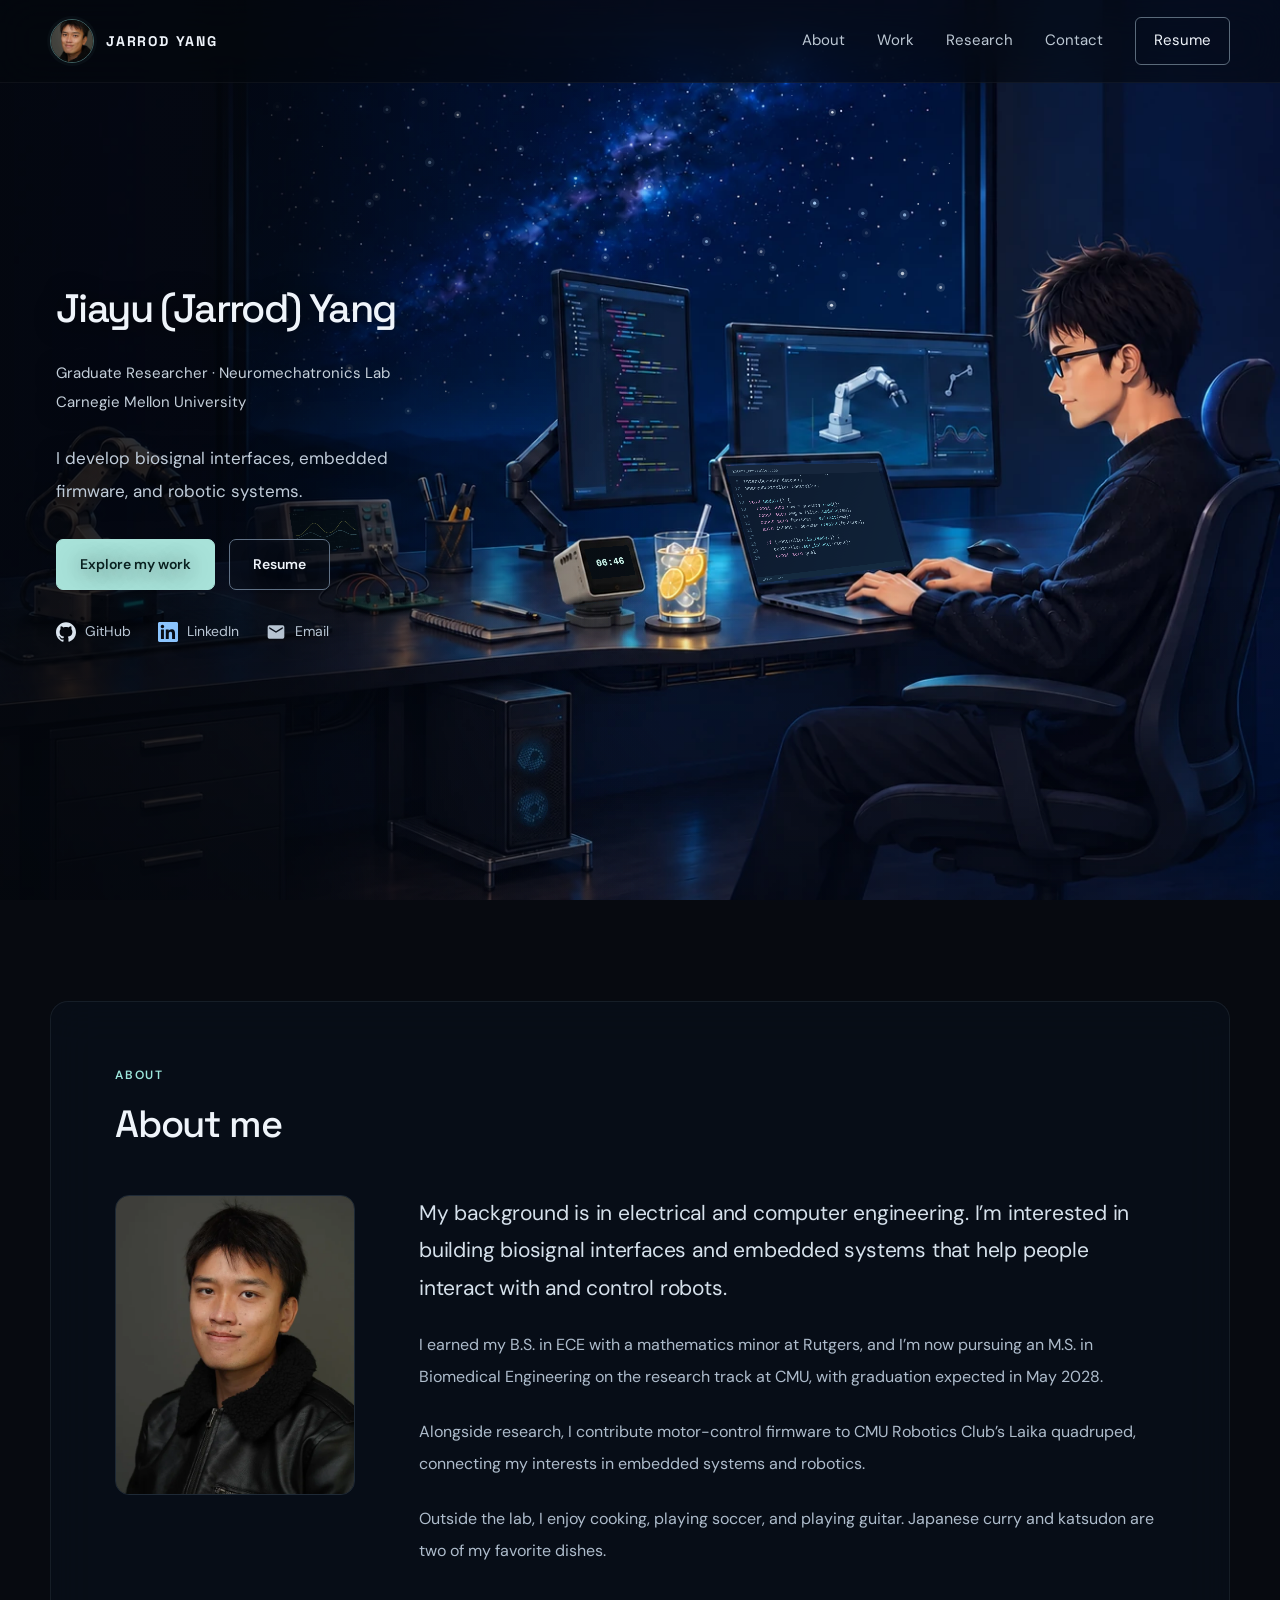
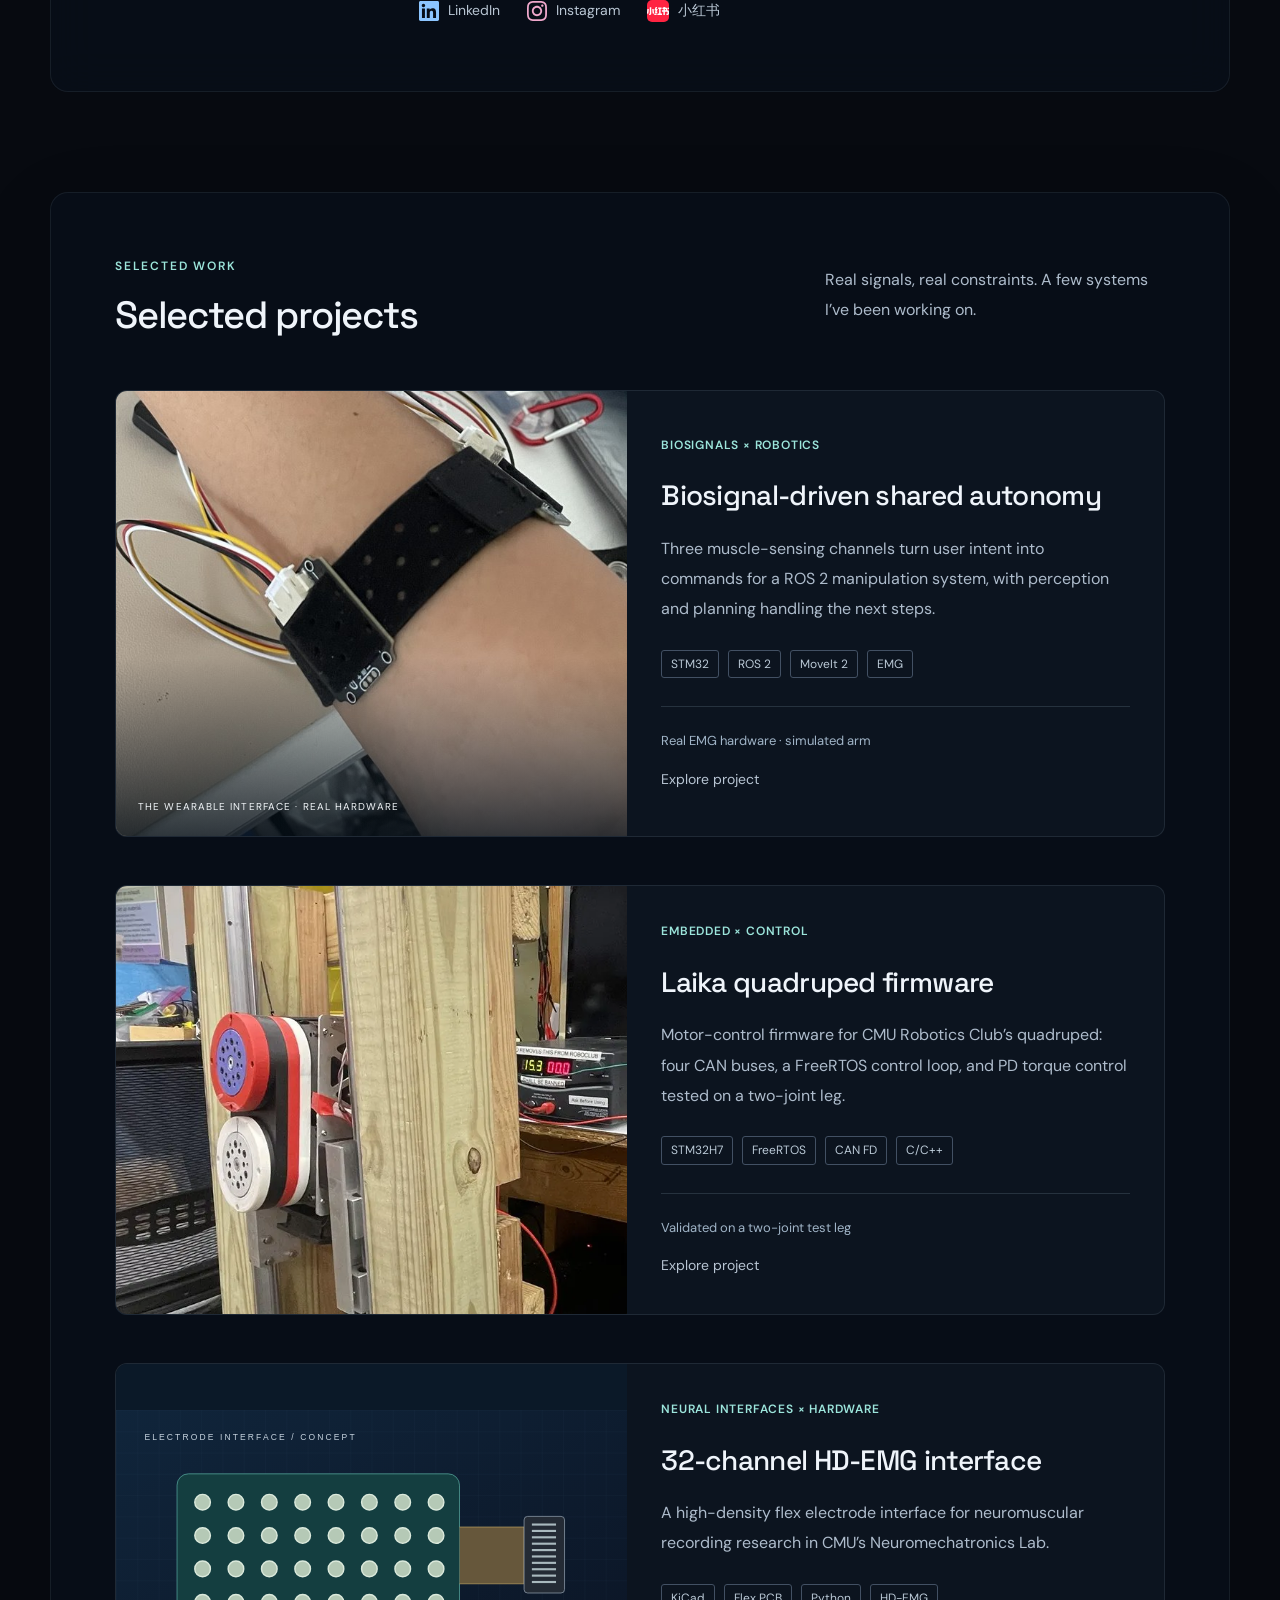
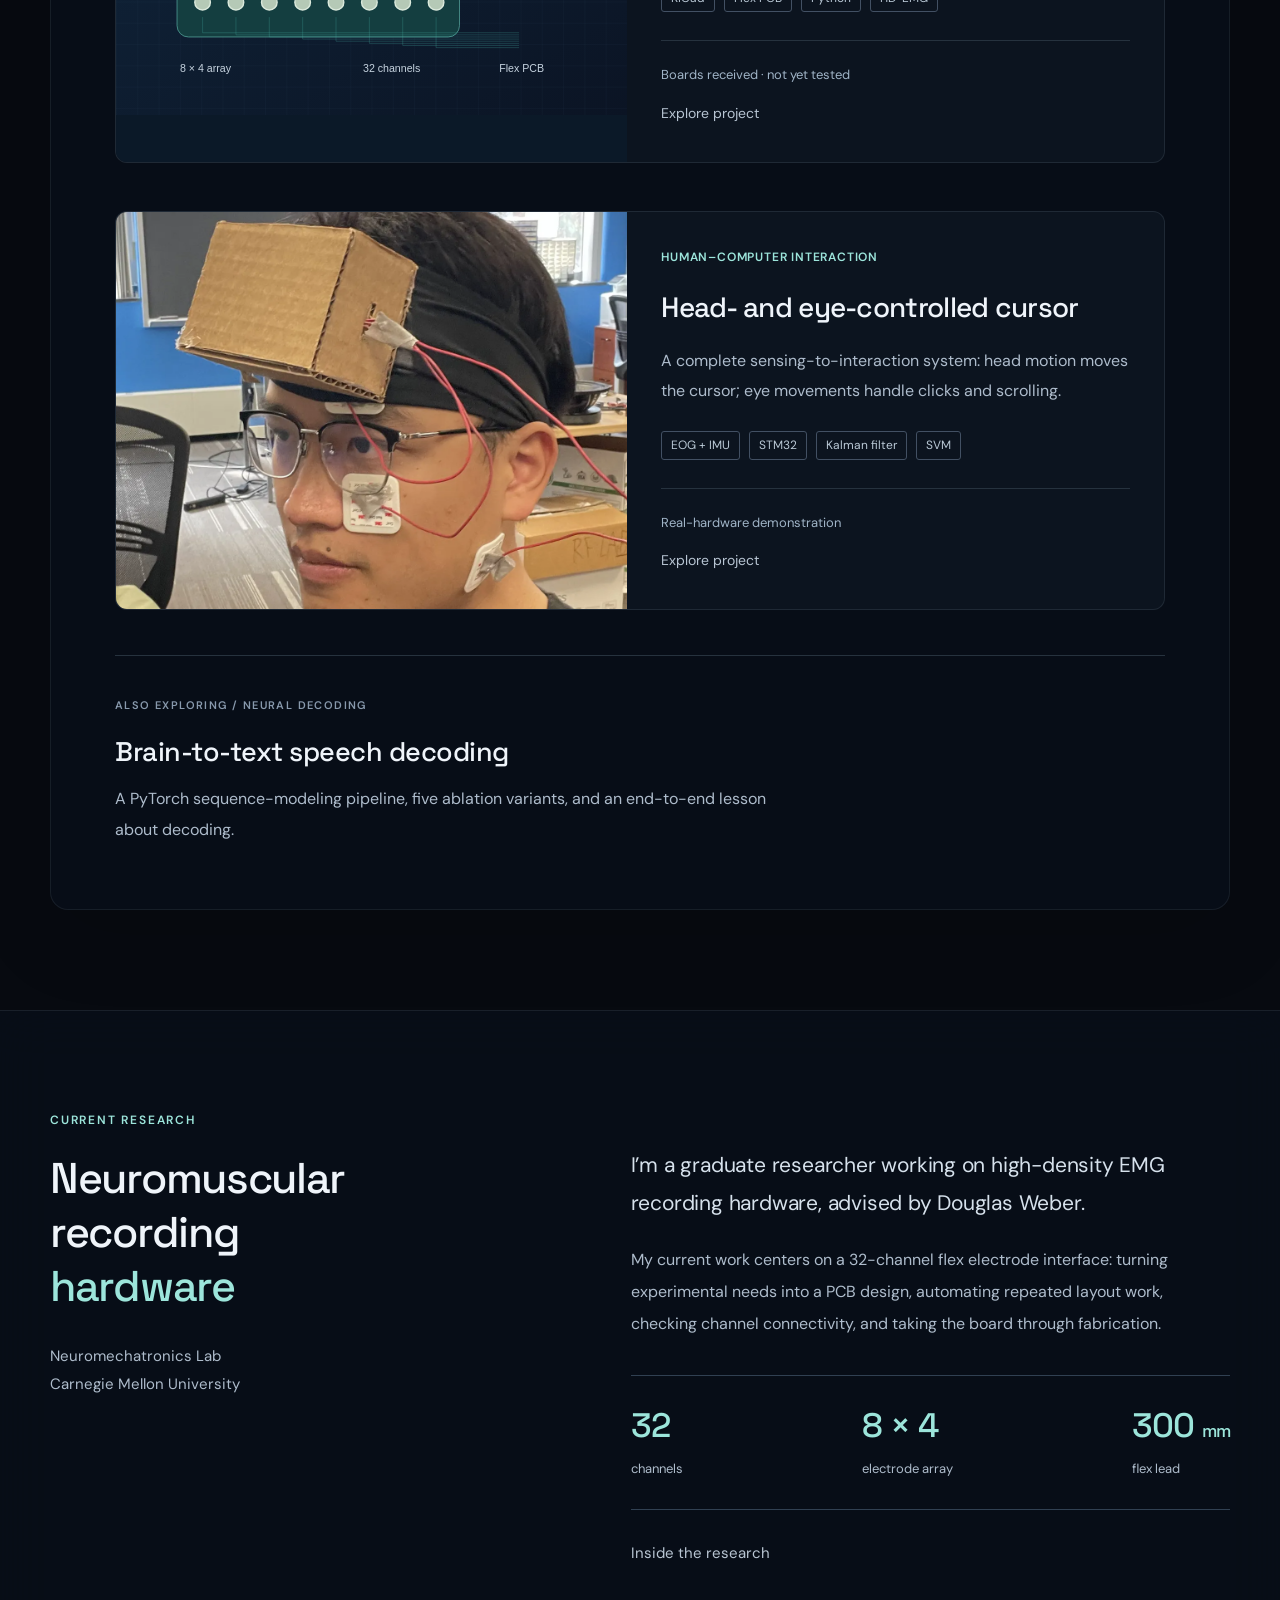
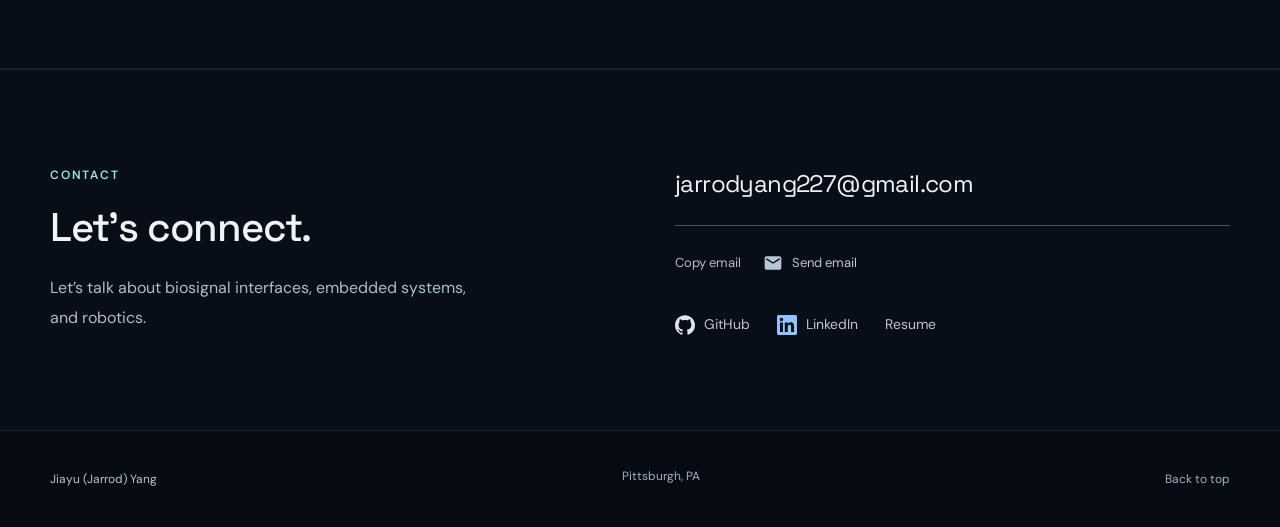
==== commit 9492bdec: "EOG project page: hardware close-up photo Co-Authored-By: Claude Opus 5.5 <noreply@anthropic.com> Cl" ====
--- a/index.html
+++ b/index.html
@@ -1,4 +1,4 @@
-<!doctype html><html lang="en"><head><meta charset="utf-8"><meta name="viewport" content="width=device-width, initial-scale=1"><meta name="theme-color" content="#090f1b"><title>Jiayu (Jarrod) Yang</title><meta name="description" content="Jiayu (Jarrod) Yang is a CMU graduate researcher working across biosignal sensing, embedded systems, and robotics. Explore selected projects and research."><meta property="og:type" content="website"><meta property="og:title" content="Jiayu (Jarrod) Yang"><meta property="og:description" content="Jiayu (Jarrod) Yang is a CMU graduate researcher working across biosignal sensing, embedded systems, and robotics. Explore selected projects and research."><meta property="og:image" content="https://jarrod227.github.io/assets/og-image.jpg"><meta property="og:image:width" content="1200"><meta property="og:image:height" content="630"><meta name="twitter:card" content="summary_large_image"><meta property="og:url" content="https://jarrod227.github.io/"><link rel="canonical" href="https://jarrod227.github.io/"><link rel="icon" type="image/png" sizes="32x32" href="/assets/favicon-32.png"><link rel="apple-touch-icon" href="/assets/apple-touch-icon.png"><link rel="stylesheet" href="/style.css"><link rel="stylesheet" href="/night.css?v=615d44450b9d"><script defer src="/script.js?v=615d44450b9d"></script></head><body class="home-page"><div class="night-backdrop" aria-hidden="true"><div class="night-stage"><canvas id="night-sky" class="night-sky"></canvas><canvas id="code-screen" class="code-screen" width="1280" height="880"></canvas><div class="scope-wiring-art"></div><canvas id="scope-screen" class="scope-screen" width="640" height="440"></canvas><canvas id="pc-fans" class="pc-fans" width="480" height="960"></canvas><div class="desk-pet-rest"></div><div class="desk-pet-head"><canvas id="desk-pet-screen" class="desk-pet-screen" width="600" height="400"></canvas></div><div class="typing-hands"></div></div><div class="night-veil"></div></div><a href="#main" class="skip-link">Skip to content</a><header class="site-header"><div class="container nav-wrap"><a href="/" class="brand" aria-label="Jarrod Yang home"><span class="brand-avatar"><img src="/assets/jarrod-yang.webp" alt="" width="44" height="44" decoding="async"></span><span>JARROD YANG</span></a><button class="menu-toggle" aria-label="Open navigation" aria-expanded="false" aria-controls="navigation"><span></span><span></span></button><nav id="navigation" aria-label="Main navigation"><a href="/#about">About</a><a href="/#work">Work</a><a href="/#research">Research</a><a href="/#contact">Contact</a><a href="/resume.html" class="nav-resume">Resume </a></nav></div></header><main id="main"><section class="hero container" id="top"><div class="hero-copy"><h1 class="name-heading">Jiayu (Jarrod) Yang</h1><p class="affiliation">Graduate Researcher · Neuromechatronics Lab<br>Carnegie Mellon University</p><p class="hero-description">I develop biosignal interfaces, embedded firmware, and robotic systems.</p><div class="hero-actions"><a href="#work" class="button button-primary">Explore my work </a><a href="/resume.html" class="button button-secondary">Resume </a></div><div class="quick-links" aria-label="Profile links"><a class="text-link social-link" href="https://github.com/jarrod227" target="_blank" rel="noopener noreferrer"><svg class="social-icon social-icon-github" viewBox="0 0 24 24" width="20" height="20" aria-hidden="true" focusable="false"><path d="M12 .297c-6.63 0-12 5.373-12 12 0 5.303 3.438 9.8 8.205 11.385.6.113.82-.258.82-.577 0-.285-.01-1.04-.015-2.04-3.338.724-4.042-1.61-4.042-1.61C4.422 18.07 3.633 17.7 3.633 17.7c-1.087-.744.084-.729.084-.729 1.205.084 1.838 1.236 1.838 1.236 1.07 1.835 2.809 1.305 3.495.998.108-.776.417-1.305.76-1.605-2.665-.3-5.466-1.332-5.466-5.93 0-1.31.465-2.38 1.235-3.22-.135-.303-.54-1.523.105-3.176 0 0 1.005-.322 3.3 1.23.96-.267 1.98-.399 3-.405 1.02.006 2.04.138 3 .405 2.28-1.552 3.285-1.23 3.285-1.23.645 1.653.24 2.873.12 3.176.765.84 1.23 1.91 1.23 3.22 0 4.61-2.805 5.625-5.475 5.92.42.36.81 1.096.81 2.22 0 1.606-.015 2.896-.015 3.286 0 .315.21.69.825.57C20.565 22.092 24 17.592 24 12.297c0-6.627-5.373-12-12-12"/></svg><span>GitHub</span></a><a class="text-link social-link" href="https://www.linkedin.com/in/jiayuyang227/" target="_blank" rel="noopener noreferrer"><svg class="social-icon social-icon-linkedin" viewBox="0 0 24 24" width="20" height="20" aria-hidden="true" focusable="false"><path d="M20.447 20.452h-3.554v-5.569c0-1.328-.027-3.037-1.852-3.037-1.853 0-2.136 1.445-2.136 2.939v5.667H9.351V9h3.414v1.561h.046c.477-.9 1.637-1.85 3.37-1.85 3.601 0 4.267 2.37 4.267 5.455v6.286zM5.337 7.433c-1.144 0-2.063-.926-2.063-2.065 0-1.138.92-2.063 2.063-2.063 1.14 0 2.064.925 2.064 2.063 0 1.139-.925 2.065-2.064 2.065zm1.782 13.019H3.555V9h3.564v11.452zM22.225 0H1.771C.792 0 0 .774 0 1.729v20.542C0 23.227.792 24 1.771 24h20.451C23.2 24 24 23.227 24 22.271V1.729C24 .774 23.2 0 22.222 0h.003z"/></svg><span>LinkedIn</span></a><a class="text-link social-link" href="mailto:jarrodyang227@gmail.com" target="_blank" rel="noopener noreferrer"><svg class="social-icon social-icon-email" viewBox="0 0 24 24" width="20" height="20" aria-hidden="true" focusable="false"><path d="M20 4H4a2 2 0 0 0-2 2v12a2 2 0 0 0 2 2h16a2 2 0 0 0 2-2V6a2 2 0 0 0-2-2Zm0 4-8 5-8-5V6l8 5 8-5v2Z"/></svg><span>Email</span></a></div></div></section>
+<!doctype html><html lang="en"><head><meta charset="utf-8"><meta name="viewport" content="width=device-width, initial-scale=1"><meta name="theme-color" content="#090f1b"><title>Jiayu (Jarrod) Yang</title><meta name="description" content="Jiayu (Jarrod) Yang is a CMU graduate researcher working across biosignal sensing, embedded systems, and robotics. Explore selected projects and research."><meta property="og:type" content="website"><meta property="og:title" content="Jiayu (Jarrod) Yang"><meta property="og:description" content="Jiayu (Jarrod) Yang is a CMU graduate researcher working across biosignal sensing, embedded systems, and robotics. Explore selected projects and research."><meta property="og:image" content="https://jarrod227.github.io/assets/og-image.jpg"><meta property="og:image:width" content="1200"><meta property="og:image:height" content="630"><meta name="twitter:card" content="summary_large_image"><meta property="og:url" content="https://jarrod227.github.io/"><link rel="canonical" href="https://jarrod227.github.io/"><link rel="icon" type="image/png" sizes="32x32" href="/assets/favicon-32.png"><link rel="apple-touch-icon" href="/assets/apple-touch-icon.png"><link rel="stylesheet" href="/style.css"><link rel="stylesheet" href="/night.css?v=d316b5f0b08e"><script defer src="/script.js?v=d316b5f0b08e"></script></head><body class="home-page"><div class="night-backdrop" aria-hidden="true"><div class="night-stage"><canvas id="night-sky" class="night-sky"></canvas><canvas id="code-screen" class="code-screen" width="1280" height="880"></canvas><div class="scope-wiring-art"></div><canvas id="scope-screen" class="scope-screen" width="640" height="440"></canvas><canvas id="pc-fans" class="pc-fans" width="480" height="960"></canvas><div class="desk-pet-rest"></div><div class="desk-pet-head"><canvas id="desk-pet-screen" class="desk-pet-screen" width="600" height="400"></canvas></div><div class="typing-hands"></div></div><div class="night-veil"></div></div><a href="#main" class="skip-link">Skip to content</a><header class="site-header"><div class="container nav-wrap"><a href="/" class="brand" aria-label="Jarrod Yang home"><span class="brand-avatar"><img src="/assets/jarrod-yang.webp" alt="" width="44" height="44" decoding="async"></span><span>JARROD YANG</span></a><button class="menu-toggle" aria-label="Open navigation" aria-expanded="false" aria-controls="navigation"><span></span><span></span></button><nav id="navigation" aria-label="Main navigation"><a href="/#about">About</a><a href="/#work">Work</a><a href="/#research">Research</a><a href="/#contact">Contact</a><a href="/resume.html" class="nav-resume">Resume </a></nav></div></header><main id="main"><section class="hero container" id="top"><div class="hero-copy"><h1 class="name-heading">Jiayu (Jarrod) Yang</h1><p class="affiliation">Graduate Researcher · Neuromechatronics Lab<br>Carnegie Mellon University</p><p class="hero-description">I develop biosignal interfaces, embedded firmware, and robotic systems.</p><div class="hero-actions"><a href="#work" class="button button-primary">Explore my work </a><a href="/resume.html" class="button button-secondary">Resume </a></div><div class="quick-links" aria-label="Profile links"><a class="text-link social-link" href="https://github.com/jarrod227" target="_blank" rel="noopener noreferrer"><svg class="social-icon social-icon-github" viewBox="0 0 24 24" width="20" height="20" aria-hidden="true" focusable="false"><path d="M12 .297c-6.63 0-12 5.373-12 12 0 5.303 3.438 9.8 8.205 11.385.6.113.82-.258.82-.577 0-.285-.01-1.04-.015-2.04-3.338.724-4.042-1.61-4.042-1.61C4.422 18.07 3.633 17.7 3.633 17.7c-1.087-.744.084-.729.084-.729 1.205.084 1.838 1.236 1.838 1.236 1.07 1.835 2.809 1.305 3.495.998.108-.776.417-1.305.76-1.605-2.665-.3-5.466-1.332-5.466-5.93 0-1.31.465-2.38 1.235-3.22-.135-.303-.54-1.523.105-3.176 0 0 1.005-.322 3.3 1.23.96-.267 1.98-.399 3-.405 1.02.006 2.04.138 3 .405 2.28-1.552 3.285-1.23 3.285-1.23.645 1.653.24 2.873.12 3.176.765.84 1.23 1.91 1.23 3.22 0 4.61-2.805 5.625-5.475 5.92.42.36.81 1.096.81 2.22 0 1.606-.015 2.896-.015 3.286 0 .315.21.69.825.57C20.565 22.092 24 17.592 24 12.297c0-6.627-5.373-12-12-12"/></svg><span>GitHub</span></a><a class="text-link social-link" href="https://www.linkedin.com/in/jiayuyang227/" target="_blank" rel="noopener noreferrer"><svg class="social-icon social-icon-linkedin" viewBox="0 0 24 24" width="20" height="20" aria-hidden="true" focusable="false"><path d="M20.447 20.452h-3.554v-5.569c0-1.328-.027-3.037-1.852-3.037-1.853 0-2.136 1.445-2.136 2.939v5.667H9.351V9h3.414v1.561h.046c.477-.9 1.637-1.85 3.37-1.85 3.601 0 4.267 2.37 4.267 5.455v6.286zM5.337 7.433c-1.144 0-2.063-.926-2.063-2.065 0-1.138.92-2.063 2.063-2.063 1.14 0 2.064.925 2.064 2.063 0 1.139-.925 2.065-2.064 2.065zm1.782 13.019H3.555V9h3.564v11.452zM22.225 0H1.771C.792 0 0 .774 0 1.729v20.542C0 23.227.792 24 1.771 24h20.451C23.2 24 24 23.227 24 22.271V1.729C24 .774 23.2 0 22.222 0h.003z"/></svg><span>LinkedIn</span></a><a class="text-link social-link" href="mailto:jarrodyang227@gmail.com" target="_blank" rel="noopener noreferrer"><svg class="social-icon social-icon-email" viewBox="0 0 24 24" width="20" height="20" aria-hidden="true" focusable="false"><path d="M20 4H4a2 2 0 0 0-2 2v12a2 2 0 0 0 2 2h16a2 2 0 0 0 2-2V6a2 2 0 0 0-2-2Zm0 4-8 5-8-5V6l8 5 8-5v2Z"/></svg><span>Email</span></a></div></div></section>
     <section id="about" class="container about-section">
       <div class="about-heading"><div><p class="eyebrow">ABOUT</p><h2>About me</h2></div></div>
       <div class="about-profile">
--- a/night.css
+++ b/night.css
@@ -76,3 +76,8 @@
 .detail-visual>.photo-visual>img{height:600px;max-height:none}
 .detail-visual>.photo-visual>img[src*="eog-worn"]{object-position:center 70%}
 @media(max-width:720px){.detail-visual>.photo-visual>img{height:auto;aspect-ratio:720/430}}
+/* Hardware close-up on project pages */
+.hardware-section{margin-bottom:56px}
+.hardware-figure{margin:20px 0 0;max-width:650px}
+.hardware-figure img{display:block;width:100%;height:auto;border-radius:9px;border:1px solid var(--line)}
+.hardware-figure figcaption{margin-top:12px;font-size:.9rem;color:var(--muted,#8ca0b3)}
